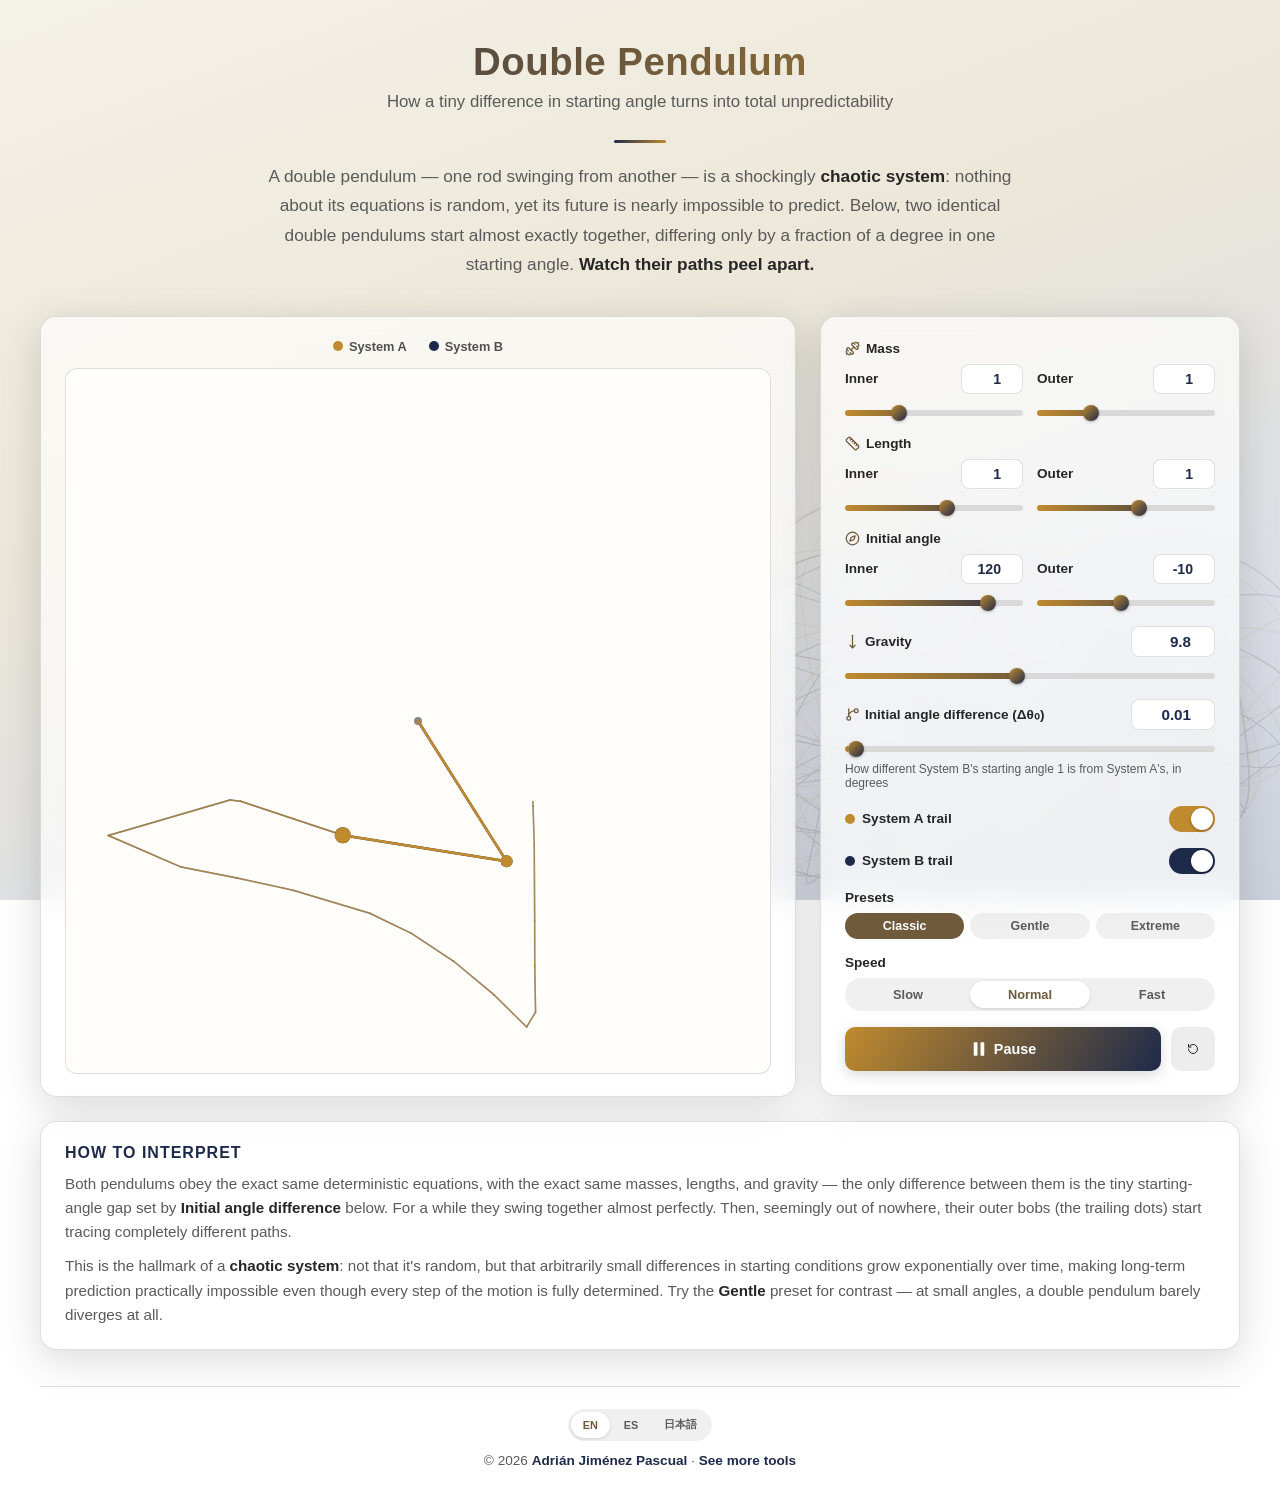
==== double-pendulum/index.html @ d0259f8f "Add Double Pendulum app Two near-identical double pendulums (tiny starting-angle difference) divergi" ====
<!DOCTYPE html>
<html lang="en">
<head>
    <meta charset="UTF-8">
    <meta name="viewport" content="width=device-width, initial-scale=1.0">
    <title data-i18n="browserTabTitle">Double Pendulum</title>
    <link rel="icon" href="data:image/svg+xml,<svg xmlns=%22http://www.w3.org/2000/svg%22 viewBox=%220 0 100 100%22><text y=%22.9em%22 font-size=%2290%22>🕰️</text></svg>">
    <link rel="manifest" href="data:application/manifest+json,%7B%22name%22%3A%22Double%20Pendulum%22%2C%22short_name%22%3A%22Double%20Pendulum%22%2C%22description%22%3A%22Two%20nearly-identical%20double%20pendulums%2C%20one%20tiny%20angle%20apart%2C%20torn%20apart%20by%20chaos%22%2C%22start_url%22%3A%22%2Fdouble-pendulum%2F%22%2C%22scope%22%3A%22%2Fdouble-pendulum%2F%22%2C%22display%22%3A%22standalone%22%2C%22background_color%22%3A%22%23f4f1e8%22%2C%22theme_color%22%3A%22%231e2a4a%22%2C%22icons%22%3A%5B%7B%22src%22%3A%22data%3Aimage%2Fpng%3Bbase64%2CiVBORw0KGgoAAAANSUhEUgAAAMAAAADACAMAAABlApw1AAADAFBMVEX38eHy7d7y69vv6trv6Nfv6Nbu6Nbt6Nru59jv59bu59bt59ny68rt5tXp5Nbq4sPf2svZ1MXb0Kvl0G3Uul%2B3sJa9jS6dkW62hDG5hS%[base64]%2BEZjmCZ0%2BDZjmCZTmBZTmDZjiAZDmCXU%2BJYxx9ZVJ9Yzp9Yjp8Yjp%2FYVZ7YTp6YTp7YFN6YDp5YDp4YDp6X1N4Xzt3Xzt4Xzp3XT9%2FZDl%[base64]%2FPkQ%[base64]%2FP%2F7nuSlTSgZ8ecw%2FuSOLKt5fe%2F99vufQv7P27%2Fi78H2X%2BT%2FRfZn%2F70p%2F%2BB%2FSfsj3%2F843%2BQ%2FRvsX2F%2F%2BMMf%2FuX3v%2F%2Fd737zm1%2F%2F%2Ble%2F%2BtUvf%2FmLX%2Fzi5z%2F%2F2c9%2B%2BpOf%2FPMbP%2F7xj3%2F0ox%2F%2B8PXXX%2F%2FBD1577fvf%2B953v%2Fud73znn7796quvvPzy3r0vvfTiiy%2Fu2rXrBdj27c8%2F%2F8wzzzz9j0899dSTTz7xxGOPPfboNx955JFt2x5%2B%2BKGHJie%2Fcf%2F992958MEHH3hg8%2Ba%2Fv%2B%2B%2Br38N9tWv%2Ft3f3XUXMzi%2FKsDA%2FHcwg%2FOTAEPz384Mzn87Mzj%2FLczg%2FLcyg%2FPfygzO%2FzfM4Pw3M4Pzf4UZnP9AAQbk%2FzIzOH%2BnAEPydwgwJv%2BNzOD8bQFG5W8JMCy%2FJsC4%2FKoAA%2FN%2FkRmc%2F%2FPM4Pw3MIPz38AMzn89Mzj%2FZ5nB%2BUmAofk%2FwwzO%2FxlmcP5PM4PzcwFG5v9rZnB%2BCDA2%2F3XM4Pzr2HuXf9MmHfwQ8J4d%2F7s36eBfxwztP%2BvW3cTeNf4XOf%2FzsKefeeb5d4v%2FWvbu8O%2F6s%2FF%2F8sl3hR8Clp3%2FW6r%2F7N%2F57FTbdj%2FHx%2F%2Bby85%2FLXs3xn%2F%2Fq1PR8fHPRSKR0dHRSGR8fDy2cePU88%2FR%2BD%2Fy6LLyX82Wnf%2BlXVFwB4PBEFk4HB4fJyEkY%2BPTT2D8H15OfhKwbPx79%2B7d%2F2w0EgyOjobDiUSeLEE2kUjEYhAw%2FrnYtm3Pbdv20PLxX8WWjX%2Fvy3v3T40Gh4OhcIKTx2JhzeLxOBeCh6PjsXufexj4y8R%2FFVs%2B%2F9k%2FFRweCiUy2VwmHAoGAwG4ESYD3kNfQqF4Pj8RG4eI2CPfXDb%2BK9ly8e%2BfigwFw%2FlqKRMKBoaGhtUQCMUT5DsR1cbhV6QhFL532%2F2Ty8IPAcs0%2FuOBYGxHNR8KDgeCo5FwLF8VFVmuCwL%2BCvAoeM8oBXYcEsKhUOyR5eG%2Fhi0L%2F%2F5oMDieF0vxwFAgMj6xA%2ByzG1av8nnIfL5Vq8dm6vVKIkyuFI4nJjfGxmOTW5aD%2Fwp2%2BPyvvLI3Mjw6USjEgxj8cKIoza72edwHmsdz9IaaIm4mbwpP5BOIhXsfBv7h8nMBhzv%2BU4GhUCaXGA0EI4m8NHOsxz046PasGlk71rK1J5Iiz6qxWSHOIyOTj8Vi905CwGHyX84Ok%2F%2BVV%2FdvHApm6rnQ0DC4pJlV7pWD7lVrx9aeNuz3auY%2F6zyoGPFBw1EzqoREBlERv%2FeB%2B75%2BePwQcJjj%2F%2F3xoXBJTA4NBQnf517p8q0dO83vctrJ%2Br1e%2Bs%2FhcHr9l82Onelxe46erXMJSeSj2JbJw%2BS%2FnB0m%2F2uR4YQoJ4aGwnlZwui7Vo2d5nXa%2BwmazO8HvNPJH7v868fWQsKZdYH7EbnR5ENf%2B%2Frh8F%2FGDo9%2F%2F%2BhQvFAPD41urTbHOP4xroEeDR5mJwEOroFUOL0Xz5KEDUoesZzIo1YnHsQELJ2fBBwef1IohIZGEw151eBKD%2FB7OvBbM9BSAA1O703SiNt9iiKiwKE8hEITmzEBS%2Ba%2FlB0WfyRYqNSDQ%2BT9npWukTO9DvsB%2BAfOgKbAv2HM4%2FbVoCCWL02gIGw9DP5L2WHk%2F%2F3jwYooR4YSFWWDm3nG%2FD3M63d0%2BI%2Fdbvb7B%2BxqGKux4AwEHK6zxo5ze2YoluPVLeOJibvuuHup%2FJeww6hf0WC%2B2ggNJarKWvdK35iL9didfq%2B9BT%2FQ329mfn9Pj9ls7h9Qc5HDG%2FXiq39sxO0ZkxLh8XwJMibuun2p%2FCRgafwvvzIVjOeLoaFQsr7WtfLEM%2B2sn9JmwGkHva3f3EMGAYzxRyaTGSIcAT%2BfCC%2FSkWdDc%2FN4OJOLh%2BITd%2FztEvkhYGn8%2B1%2F59mg8K8SHQtPCatfKkWMY46nTGfCa7Ro9CfC2BHARzBt12nkouM4jBRKGPynEw4mv3X770vgvYUvtH14dD6WF7FBIaGxwa%2FzkOgNAXCDuYXZHTwe%2FI%2BJlkMkVXLQW6RRlOV4W741N3nXLzUviP48ttX%2BeChcKUnBUVGrulSeCX41Tu9ns7xzzns7HmI%2BIg5n7NQWrEQezyEV5OR9ObL715iXxn8uWyP%2FtWF5UEoFSVfYw32rGtLyDsHVGvZ3QC6b%2ByoQHAyTB4Vo74l6lVMLhjJAIJ%2B66%2BctL4T%2BXLXH9O5UQxcJQPCetQvmyMy3zmGnIvc5DC%2BhhTu8ACYAErsA75nOfJidCcUFIxCcIf%2FH857Klrb9eDpcqjWAwI4wNusa8zKkO%2F587zUEKtF%2BZTKYBUuBHW7FBSMbycnVi4h%2BWxH8OW9r%2BycZ4UshQGfMggB0qv7lHr0GAqZ%2By0TEIA1mMJYpKJTHxlRuXwH8OW9L%2B1c6JUk4YDRfl01Z61rrUHsFGWPo18Fh2rfW5L6gnQ3GpkUjcsRT%2BT7Il8L%2B0dypRFePBZG7G7RobVvntfRYys7m7DvUJrIc7EXqKXDwu1DPxxI1fWDz%2FJ9lS9g93xlPFRiielY5Z6Vvrj%2FrhQnarpcPM7yiCwXoGnF6vM%2BA%2Fxec%2BRi4k8hAQv%2BXGLyya%2F2y2lP3Pp%2BMFMROqiDW3e8TrjLwV9fYyq83Siz%2BtL1zEofnNvJR5IwH8dXpHPJ6akt%2FcyCXjEzfesGj%2Bs9kS%2BF%2BJFapKAj0cJuBMFzVo%2B%2FxOZlLZyXq1%2F82HFOHky%2BRoFApsducqn%2FtipZSoCJlk%2FJ7F83%2BCLZp%2F70s748l0Lp6vypgAvxMKBr17dnodZqt1wY9ac3GwBLQTKv%2BeiNeB9tXhRSKqC3GEcT7%2F1cXzf4Itmn%2FXi%2Fcmp9PTaEKvcPlGKAU5rMzpfytiMveYrDarDeB9vfS3t6%2BPa9Di2sT57cQfjSJwGEOfbXce73NvkPNY0lXzE1%2B8%2FoZF8pOARe2f4%2FjFtx7PZ%2BuJRFbyu0eOoQxkt9lQf70mmwtjarJYbTYbwfdpMnotfTyqYWbOHwC%2F18LXCeYBhx9hrFTzVUWs7LiZj%2F91n9HPfxFb1PjvJ4vmq0Jxc0UU3R6EMDwIY26zMGZDs%2Bx1OkyUY4he%2Fasp4X61ogf8%2Fj3zb81HHT3QBAEWO4WxLFYqilhNTNx652233bCI8b%2FoIraY%2FfONfI85gH3bQqIi3%2Bb2neiCALuVMG1Way%2FzvhXFbhYmxdR3kEGHrc%2FkgPPPz88jYhifE%2FMKs5nCeEM9k2zItM0y%2FrnxWOxm%2FfwQoJ9%2FfGiYNv0TlaqcwTr%2BGLdvFY8AKx%2Fp3l64v38%2BGoD5HT22NrhmNrPJ6Q3Mz%2B%2F0Y9%2BIQhyxYV6xwmz3wIeE5LQAP4rxQwnh%2FJd1869hevlf2ftaKV8o5AulaqXayCQzdY%2Bag2joufX1WW2Dkfk9Eb8%2F4O2xqAp6NQXWPpPNCe%2BBkw1CioV%2BBQkrLJYer8%2B9igsQGxV%2BWCov33LTTTr5L2T688%2BrOyT1%2FUtVMb8DfRyFACLA2uEpFkd0%2FrfRABQwTUF7%2BB3eyPxO4Dsw%2FJo4hIXV2uPCLjzQxaZYrZTKpVJJFj9%2F7U06%2BSFA%2F%2FHH%2FXK9WChVqlVRzuers27f8Uii9hVWa3uc%2BxDI8PF9kYCmAAmJvlpM2K%2FY91vec1ho9K1cNb5abWaHz%2BepyYVqUxTFarVWk5t36ee%2FkOnn3%2FXiy2JTacqNqtjI5LEU9q2iFEQslCr7OFgfi0ABRQIWX5SbGISY4P3R%2BagLfbfFrLmUlf7BbBY7BGyoJ3NwoYbcVBTxnkXwX8AWdf7At%2Fa%2F2WzWSmIxmRRWu31%2BHsI0pJQkyYMsNuaMRPfMz78VDXgtDOBeF4qX0%2F%2BjN7Gf4rCZtbFvqaCa0e%2FxeS4SpqdlBfxNcetnF8N%2FAVvs%2BRvPvlhpiLVkRjqZC7DzoeSj38cLr83EbMg2b8xTr%2BD1I28GWsNvN1vwVPUFGn5LwGqpUFTkhrjpOv35h%2FOfzxZ9%2FszuPHw1X1E%2BhM91Om1q60MOZKHWAYgou5ZBl3%2Ffv1O75vUH9kT2zKvDz9Gtra9qy%2FQXvT1uCFCqjSZ8aNO6dYsa%2F%2FPPZ4vj3719%2B7ZSRWxAwAc9Pqq7mmkzwHWowev0%2F3QPEmokEp2f8g7y4V%2FwHHwx96iv7GUun2%2B1Uio3lWpl8%2FpF8n%2BKLfb8pWiiQgLy8pkeH%2Bqan1vExWyqgD4tGPps9l7vL0EPm%2FfanDZzB76V0pVTe60%2F4CcBlVpTqVUmJtYtjh8CFsW%2Ff2MwDwEyWhcIwIdr5mTtrG9RRxrh7JrfE41ORV%2BfR59nWRh8%2FtdmcmovHQ14SEBVnIMInFdxw9VXXa2f%2F1NsEfzbX3hxlPhxCLuCHWlkP%2FRx3Ex%2F1vtgjE19e%2Bb37Nu3b%2F5NVZ61lT%2FVKYDzcLOhkvnGmtUGBFQqE7GJGxcx%2FhCwmPGfCoxWKjQDUjbbGIMALYY197YepIAXNZh%2FoSZb%2B1r5H9XNrMZ%2Fv9vjG5MyublmtVqp5cMTd199zTV6%2BT%2FO9PPv3hgIo%2B2lGZCmk7kxdABOm2YaV0uGKsVi8kZ37sEBAbulQ5xVs77Wa%2B0QMJObTkFArVIp5xOxiXW6%2BUmATv%2FZvXE4z%2FkhQC4WxBlVAPfqjuFXH6uF1mJzumjJZlv4TXsC%2BH%2B8DpCA2XpOmlNKeHN0QwiEmy67Qh8%2FBOj1n43DmUKmoCrA6kmsQYBrhc22MO4dJVb7auMHx%2ByWlig1AKzW9v%2Fgt%2BKo%2FpGKUlXmZLRZ8KIKKbjicn38H2e6%2FT%2BUyWTQTKsCZCzISMDAIabAuiDD0ofDNTaLdWHouYa2G5EHDUDASFMsQADRg79Yyie%2BpJP%2FDKaTf1coPp1U8SFAloRiA0tB74BNVdCnUfWpwdDXesjLrbVtfdYDjQtwuX1jciolz4k1VUChUMhMfFof%2FxlMZ%2F2KxZPTyUy25UJ1RDEdsbYTv03DtS50ye1YbSs7YOQ7%2BG12FyWh6WllTqxWVR8qZLHReNkll%2BrgP53p438W55fkCxU%2Bx%2FgMWUpnyzgxwuMwqzmog31hCtpu03fI4VcFWCmGZTkjzGFBQwFQKglw1mT8uksu1sF%2FOtPD%2F%2Fz2LfF0MoMJKBYKxQqaIQWLAhECXBBgpTUZX7i04N%2BWuBO9MwTmKIalIvefTJIsPZ3QM%2F5cgI7zt59NTE9P8zcmL8KSDI2XqMCHXP2qAKy5mKWVjlrk7yCAYbXTEQLNujA3h24aC7JKdlq1%2BJXnntedHwK687%2Fw%2FO5kNsONKygUS7JSEOo4QuQZXEG53GrCjmef2dZn7chDWigcwnNQ4bDa4ZXM6nC7fRIPgbpAY1MS8FHpdDor3Klj%2FCFA1%2FnzU4U8f1ucUokUAQENOZfM1XHWBk2Bzcwc%2Fn3YWrS1i1SrmB1agJX530QD20OrGRc8SKmnhTkpncIfDBL9y6STuS%2Fp4T%2BV6eB%2F5plHG4ivUl5970wylc7JUqqo4KQNt93Wi%2F226E6%2F3dx2nVY0v50X0RTsfIt2tFGG3b7ZObncnJNrpUI2m04myVfxQUL%2BEgjoxn8q03P9wu5EFiUA4cWdM5nGPDTmGiVRwklkLtbriuxDP21eaCY6Ev%2FbKWB2%2Fxv7vHbmwg53s1mW5pr1XI77KVyUh5lYXf%2FJc7vyQ0BX%2Fuef2ZucziD7FLJ8dFLpdCqVVpQCjlFiCpyBPeOuHhNPKwuR2%2FcOEcwlmJjzrLd2et0uz9icUmvOKeWCkMvirZPoV5BOizPC%2Bu7jDwF6rh%2FZlaX8U%2BAVhls2m5PlVDI9iynw0%2FGZFr61Vbb6%2BqzvLIHvaEfPwgTIikA5CAUYp8jmcgL2%2FiiW08JNOvhPZXquf9lOx0%2Bmk1SH89lcDp8gisocwljGFHgGGa%2BoB%2FIt7F29XR2AMZvH5ZttSjMkoNagXa0aBVuxIMCRpCtJQBf%2BU5ie63eeFYvkPnB%2FwJdKasOiKAKyKRKRu992gALb27uQ7UAB%2FS6XewxbQfW5OaWBRrpSBnpaDbSMIF33ibO78p%2FC9Fx%2FtL1SIP%2FJkydBQQHRlkbik3NZaZbKcf8BAjq7twMN%2B16d%2FGaXe9AnzylFZa6pNBqVopDD%2B6bS2SzljJp89SfO7sp%2FMtNz%2FdQLOe1NS9QpUqXJCqVSsykIBYU7kblDAVaKbysApaKNb%2Bt3uHGehaLU%2BQSU4Tgw7H2XaJJrlbJ8HTlQF%2F6TmZ7rv7ZnudE00PtjSUaGsROKogwn8tj7WgJsZpvfy2yH9B8626bH1hKALm7QPaagL8QbSQWOj1THG1IsLSHgpu7jf%2FJJrDv%2F00%2FuzqcpO1OWKFAQ8IkoCBJSR61JCtwDKhXlFu%2BbnQI6gpsW%2BX5ma08AasgInEdszuELwrfRaNRqaj9aKkJPY50OfgjQcf3dc%2FkZXJYxrUUX%2FAdSsigGclMo1OYol7oHNCyTIxpVHUWF7mGdHURg3snsbf6VyKCKRA4kFYvlGh0aIP9Mk1HTco0O%2FpOYnusHn9xRg%2F%2BjCCS1WoyWjj4HcTw9nZbHuIIVfAowAa6OCTA5neb2Nzit6M0Is7b5fRIcSMBSsp7C21ABgIAcLEvlRsift2ZNV%2F6PMh38jz32%2BAy6QwowzVW5lRqYfTmXElQFduQie49zX2ChqqFjCERNpoX5YP55L02BWeVvKpIgz8lSLoXSns1hWomcijEeCpk1F67pyv8Rpuv6zUmtR8%2BWeJDxGCanFeG%2B5aKkkALPIBT0BN5wcgHqgsXCIlNtAeRgvXumTL1UwNwrj5CaSJ4KHEjmw56DTyZTFGs5yhgZ4c7u%2FvPRj0CAnutPn8jx1Qx8B4069Vyox7Oo%2B0IdTUwNFBQHqAc4zupntnZdIwGtGVDXvzyOe1we1%2BCIJEsS8gCVgHKZB26pVKNSjIpMrlS%2FUw%2F%2Fh5kO%2Fice3V0uFktU4mlsBLUUoGVPplI5ea6enpGbsyN00Yktusdmti2YlWaArzpbxqL7BuE%2B7rV0MAnKFUmaSWWFcqNWxidUylQCMLfoRZU7L%2Fyr7vwfZrqu%2F30OhUXdc6porUSFUh0eoxGek3I5hCN3o2Evsx0swNL5E%2BYcxhUqqF9z8B1KoAiDNM69mMkJfPzJMP5CoSjedsGF3fk%2FxHRdv%2FxUtUFzXChW1F0JqjVVmmvkboXSOHq75hifBJe9f%2BAAAZaFKRnot6P%2FH3SPSIQu4wsEEC%2F10VTs1QSUnaEUl1sHB%2BrK%2FyGm6%2FrrbTtqSKLpDDIRBRk%2BRiCfqqF9LHMFMhTMSTwbuV2D9v7%2B1oBHor2WFv3AIPBdLmxjKWr%2B5AEAo5zQqBWzFFo8wuCm9dKl51%2FQnf9Ypu%2F68R05Sm9pgVJEhpeyitq%2FF%2FHpNJKSUJdx8ZgqgTTg3PV%2BBHF0j8kEPf39dqJ38104ha6Qq5PuplwrI7zK5TK5TkPNcFWqyCVpxxouoAv%2FsUzf9e95nkVplpGIeFtXpJpJTR0ijsZSSiMQ4NFjrUvIXK7BQTvVAbtj0OVSf%2BReBXxkH55%2BFJRhJFBa36XQG5YrrRhAJ1SryvlP6Rj%2FYz%2FI9F2%2Fv2Oa1tkZys9ZtYy1SybqjyDJ0AA34q6N6608HRfALTzE5U182JuyTM%2BDF6WorKdoN2KGhkXNpshxaCWEvC7%2BDzJ99x94HN5TLFVam5dqHirCn9JJqqIYfHJoqViXZBpgfuVb58V8Ht%2BJY7OI2ia8RwI%2BjT8utKTiRVsERVpMEnaaFtzUsKRS9%2Bji%2F0um7%2F4JjxRnCzx%2FqgoKAjW%2BmOuS2sUXyjylzCl1TAZ8nIKULuAb4YYr%2Bmb5DxWujvNDilgWKFqLiAHKx%2FDJ3CztOeExzmsWb9PFDwG67v%2BwrSrw9y7MwvNR8hEJWF3WKJmKag5pECJpwP9cDIdUNDn4h8ZBUZ8yx8O3gdhFIqMc1BB5IkJ7UqEahnerNuSruIBu%2FEcxffev2CLyFIGrhfnOKw8G6u%2BoenJXwpZUTlBHl4M2WyJUXKJvqj%2FDJOCUCBmYKjUaCYxNkUdVgWcjvF8uV75Yz%2FgfRQL03H9jm1jki8ksOWxJDQasjWkFmyavpYUsOiNykCaHrPPHXIlqLS3wIrrCuFgGf6NG4lGFC3xTCF1WdgYFjcanLp6tix8CdPA%2F%2FI2HC3xLK5Xm2xI081DQKBV4KqJ1uMCtzJE5Kc%2BWElfRxufTQL1DajqV42Gb4htlmMmC%2Bga8tpC3SuIaXfxHMX33P5nMT6eQ8GhRUGvUeMamVoKqDo1iqcxXhOQUmvM0D%2FAhzY24K8lijXBzM5RDUxh8%2FlqU9HJZfYiZaZRJgB7%2BDzCd92%2FZoba8WLNiztXJSGe4O6m5GxFZ05xapEwpy8rBEuYoEGSxZQ24PoYeL6uR55cXrJibmcnlL9DFTwJ08D%2B4ZQdGBvmzmEur%2B7uw5HTL%2BLfUfyEIMX5oDupaNkUW4lLUsa8LM3A5ocxHXJ0ygAvqi1Nk%2FO3gXsip56sCuvBDgJ7xf3BrPk3blppRBFIDj8ib4R%2FM6YmtWBR4iRboZgB1LQrq9Tp%2FGV908acKGj0vZWnt1enWMNRFuSEVLzj9DB38H2B6%2BO9%2F8KF8krYjQFjVHAAfX8X6o8hXBQWVj4MjNHPFVkzAiipZVtNPzobX4iVUWMrUPrQCuNxoeRc1Q2v0jP8Hjma67l%2F0yGSY328kHIsl%2BK066GGiw3DObcd3E5PctkxMTCQOaXHN%2BJM7TftdCH%2Buv0gP%2F9FMD%2F%2FD8ZB2m4tQ2%2BIdj%2Bm71u1HDiQ8%2BOdvp6TDWm8ej5996uld%2BSFAx%2F2jvoFLzjUbDhxg6rfD7d8GuQ13ftf%2BJSx4sA1rFtReyW9lot7TJ1a5rPv4Q4Ce%2B19tq%2FIbu4Q1Z2mZ%2Bl3rF4nOMQxzd%2Bu0hRvFtKcN3yToaZ1P1Z6EtyvIV%2Brgfz%2FTc%2F%2BuSUEoqU1WrVxoZSI0jSjEMzM8%2FWBbjUdgTci1IrVc1HZTi5Saiu0axcuY2vTwTFTjyzFsrSP559Rkyi0nXaGDHwL03H%2BMShffR1H3FvnX5EId0IoB9Xao0CjPVJ21zX6%2Bj6Tl2sxsmVfxBm%2FYNFjsNgmoXSkq9VQE6Ef8FxJmoCv%2F%2B5mu%2B6cBo01OvSiXwvsYWh7T2SWamhRlyyx1Rjm%2BQk%2BphwTbJYoXAd5HYOLapTCNedRerz41Rdss0hWnnNqV%2F31MD%2F8WnB2f1D6CH6VMc%2Fok36gr0IYadn6pq1NnJp2eyVLDDXT6nghR4ajnzmiVrFUXqBUp0j53ShUHL6L9PvRH5YakXAUB3fjfx%2FTc%2F20SJ6dgHU%2BeXiAnR1%2BtLYiBj2VZkVyHmjzaqaDpUTfIVf%2Bn1XqrQNWoz%2BF%2BlUHfUeQ%2FrxVmiJ%2BWkTM8NniRF3JS89qTT%2B3KTwK68T9w3zYZKwBaA9AJMXwTP4sVJjo4FOOikIGfUF%2BnHrjBE4QcHeKipzcqaq%2BntQm8lJdrarhD7CxGAypqBa6UC6K2TqB4mM5Jl5%2F8sa78JzA999%2BbxBEgHELUdnDo%2F6LWQBZUBydfQWfM04vaFZd5ZzGTasd4qt2w4ekzMwsP0zNCTetNMO78SfRmWF1fcdLHuvKfwPTcf29SKlKfVqzX8TH1Mu%2BY0WTStgJ%2BXqeP15o4tY2j%2FKj2b8ig1Plh0GU00jW11%2BOtm1Av16krwhkGuSK1TPgdf7nar%2BIWS8qVJ53clR8CdNw%2F8L5HH2%2Fb1q1bOx5v2sS%2Fx7%2Bt9M2mTffcc8%2Bmlt2jGh4sfHNbp10PW3%2F9Bpyxrtn69RvWr7%2FmGvp67fprTj%2FppK78J7B34%2F6Hizx%2FW9%2F%2ByaH5IUAf%2F926%2BWFXw8CPE4ivwPmrpADn751H51%2Bdc87ZZHT8d416BKy1gXvGGQsKTjmFFJysY%2FwhwNjjf8LxzOD8EGBs%2FuOZwfmPY7ruP3z3e5b%2FOKZn%2FDdtes%2FykwAD%2Bw8XYGz%2B45jB%2BSHA2PzHMYPzQ4Cx%2BY9jBuc%2Fghmc%2FwhmcH4IMDb%2FEczg%2FEcwg%2FOTAEPzQ4Cx%2BY9gBuc%2Fghmc%2F0hmcH4IMDb%2Fkczg%2FBBgbP4jmcH5IcDY%2FEcyg%2FMfyQzODwHG5j%2BSGZz%2FSGZwfi7AyPwkwND8EGBsfh8zOD8EGJvfxwzODwHG5vcxg%2FOTAEPz%2B%2F4fa%2Fx4d2xtaAwAAAAASUVORK5CYII%3D%22%2C%22sizes%22%3A%22192x192%22%2C%22type%22%3A%22image%2Fpng%22%7D%2C%7B%22src%22%3A%22data%3Aimage%2Fpng%3Bbase64%[base64]%2BWcDyTbzaRbkeSbzaRbjaRbTaObTyQbjaPbTaVcDCPbDuNbDeMazeLaziSbCGSZEqKajmPZRKGaVCJajiJaTiIaTiHaTiHaDiGaDiFZziEZziJajaDZk2DZjmCZTmBZTmAZDqEXU%2BEZTJ%2FZDt9Yzx%2FYzl%2BYzl7Yzl%[base64]%2FPkQ%2BPUQ8PEU9Ozo6PD87O0U6Ozw5OkU3OUY2OEY1OEY4OUM5NkAzNkUxNkcvNEcuM0ctM0crMkgwMzVMKx9CIxkpMUgnL0krLzEjLEX84UP0AABziElEQVR42u29CXyddZk%2FerKWJJykSZumZfyPlnHEZsZlQFRAPiCIS2uLuAFqKjg4M46CGiyMg0okAiYhIiUsI9AABUoLhTZn79m3sDRl6jj2XofeuQx49cLt3eauTe%2Fl3mf5be973pOklPfkpO%2F7fCDNcnKSnO%2F39%2BzP8wv8f%2FPL%2F1tN%2Fp9K%2Bb8N%2Bb9Y%2Fk%2BQ%2F8Mq%2F7sp%2FxvJ%2F2LK%2F0zyPyn5H7X8D1r%2BeyV%2FlPIHkv%2BO5Pckr6G8KuQ%2F%2FuM%2FXnnllf9WyL%2Bj%2FDcoL%2F8by3%2BN8l%2BxHDr0W5R%2FJfkNyb%2BA%2FPrX%2F4xy8OBLJAdIXmR5AeT5558z5VlDnkF5%2BuldJDuFPIXyJMkTJI9LeQxkO8sjKA%2BzPETy4IMP3nvvvfcIuRvkgftJ7iO5C%2BSXv%2FzlnUJ%2BoeU2Q24FCfj4exr%2FBRDAx%2F9kxn9%2BAvj4n9T4z0sAH%2F%2BTG%2F%2BfBXz8PY3%2FPATw8T%2FZ8b8l4OPvafznJICP%2F8mP%2F1wE8PH3AP5zEMDH3wv4%2FzTg4%2B9p%2FKsSwMffG%2FhXI4CPv0fwr0IAH3%2Bv4O9MAB9%2Fz%2BDvSAAff%2B%2Fg%2F6OAj7%2Bn8XcggI%2B%2Fl%2FCvJICPv6fw%2F0nAx9%2FT%2BNsJ4OPvMfxtBPDx9xr%2BVgL4%2BHsO%2Fx8HfPw9jb9JAB9%2FD%2BJvEMDH34v4awL4%2BHsS%2F38M%2BPh7Gn9JAB9%2Fj%2BL%2Fw4CPv6fxZwL4%2BHsWfyKAj7938UcC%2BPh7GH8ggI%2B%2Fl%2FH%2FYcDH39P4%2F0PAx9%2FT%2BFclgI%2B%2FN%2FCvRgAff4%2Fgf0PAx9%2FT%2BDsTwMffM%2Fg7EsDH3zv4OxHAx99D%2BF8f8PH3NP6VBPDx9xT%2BFQTw8fcW%2FnYC%2BPh7DH8bAXz8vYa%2FlQA%2B%2Fp7D%2F7qAj7%2Bn8TcJ4OPvQfwNAvj4exF%2FTQAff0%2Firwjg4%2B9N%2FCUBfPw9iv%2F3Az7%2BnsafCeDj71n8iQA%2B%2Ft7FHwng4%2B9h%2FIEAPv5exv%2F7AR9%2FT%2BP%2FvYCPv6fxdyCAj7%2BX8K8kgI%2B%2Fp%2FCvIICPv7fwtxPAx99j%2BNsI4OPvNfytBPDx9xz%2B3w34%2BHsaf5MAPv4exN8ggI%2B%2FF%2FH%2FTsDH39P4KwL4%2BHsTf0kAH3%2BP4v%2FtgI%2B%2Fp%2FFnAvj4exZ%2FIoCPv3fxRwL4%2BHsYfyCAj7%2BX8f92wMff0%2FhbCODj7z38%2Fzbg4%2B9p%2FA0C%2BPh7EX9NAB9%2FT%2BKvCODj7038JQF8%2FD2KvyCAj79X8f%2BbgI%2B%2Fp%2FEnAvj4exd%2FJICPv4fxBwL4%2BHsZ%2F78J%2BPh7Gn9JAB9%2Fj%2BL%2FjYCPv6fxZwL4%2BHsWfyKAj7938UcC%2BPjXK%2F533HGb2%2FgDAXz86xX%2F27Ztu8Nt%2FL8R8PGvW%2F3PBHAX%2F6sDPv71a%2F%2Fxrcv4IwF8%2FD3q%2FyH%2BQAAffy%2Fjf3XAx9%2FT%2BNsJ4OPvMfxtBPDx9xr%2BVgL4%2BHsO%2F68FvIX%2FCxL%2F3bst%2BO%2FaJfHf5S38TQJ4Cn9A%2FmmSXfrk09un8K138DcIcPLif4Dwnz4u%2Fb8T8H%2FKA%2FhrApzE5%2F8FOv%2FT0yb%2B%2B0kO7z98mN971sT%2FyaeeeuJJIsBJj78iwEmJ%2FwHA%2Fznt%2F72wf%2F%2FBl6Z3794NIE8g0hNSHsc3j%2BGnntu%2Ff88uQ%2F8%2FfpLjLwlw0p5%2FOPmM%2FwsHD4Mcmt4NUA8Psmxi4Q%2BGx5EFu1Et7N%2F%2FlMT%2F8ZMc%2F68GTk78gQHPS%2F9v%2FyE49uK0jzP2A5tscsUAcWCYWcBaYeeePU%2BJ8%2F%2FYSYs%2FE%2BDkO%2F%2Fw3wvPE%2F5w8H8zPTE%2BBMf9PIX3AIr8F4WVAPxDn940gPpgJ2iCPU%2Be3OefCXCy4f%2BC0P8HDx2YxlOPx37Tpv7%2B%2FrVr4c0GLQb2CL1gRT8xYFBqg8d37XmC8d9%2BEuKPBDjJ8H%2BJtP%2BLL75ER3%2BIAVWywSJKARAPBkzhDwcHx9Et2IP4P3Iy4g8EOLnwf5H8v4OHD%2Bwmg08HXxz7gWoy6CADhi3gEGGPhH%2F7yYT%2FVwMnm%2F7H0w9nf%2FcQQm85%2BIz2yMjIqCEj%2FPEwy2A1GZ54ev%2F%2BxwH%2Fh0%2Bu8%2F%2FVrwROFvwPwuFHDXDw8MxuDPT47Jt%2BHiMeswh9Khzmz%2FMDKngAqkDoAVADhP9DD28%2FWfC3EGCpn39gwIuHDv8rHX7D22cYGeOkEIMAYRaTEmNjYzYa8AcTu%2FbveRTxP2nOv4UASxl%2FVv%2BHf717AvM75O5L%2BC2HfnJybAxPuen6D45okVpikklgcQnQHxgfn3jsKQH%2FwycD%2FgYBljb%2BcPoh4t89yKGejPbA4gOayWw2k8SzPSJ9O0cZMJwEpQyM4IDfHZzYs2fHSXP%2BDQIsYfwPoAI4fHDn%2BOBA%2F9rTTlsrfH5AMhyOxuOo8QF8hr5fSjUayG%2BVNCB1IfGHr4E%2FCLmBpxD9ex9c%2BvgrAizp8%2F%2FiAQj6d%2BLpX8uHn%2FCLxeKJRAIhHBjY0G%2FKpvmE1AdrjyRYDWULmAaDw4%2BDFmACLHX8JQGWLP6Q%2BHnpwMFDu8fR8tPhh%2FMLZzeZBokD%2BgT%2BWinHxQFyICZRxsbGJQnYGRgbBy2A%2BN%2BzxPG%2FMrDEzz8Q4MChw9PDmxD9%2Fk3s9CWzuXwB4Af00SE8DcSCvkMucMCeEBZuweCwcAjAJ5QPYIswsW%2FPg%2FfeffcSx58JsFTxP4AG4PALExj0n3ZaP2bwRyezuWIxn46FR%2BTRZ%2FhtwG8QWh70fJXczxXCMVQhJNoCwRLyLyEoePJhhH4p408EWNL5n8OHJ%2BD0cwFneHhsB8KfjI1s2EBHXx577ecPGinAERn%2BC3%2FfISEsvo18isnJCTYE%2BDzAgU2DT%2Bx5aGmffyLAEsUfj%2F%2FBQ9Nw%2FPH0Y5A%2BNrkjl8tlYqMjdPYF%2BoY2H5uc3AePKJKAkUilUgUU8BbiJhOUGRgw6kdMAXYGmAAbBsAXeORRwP%2F%2BJYs%2FEGCJ4o8K4NDhGTD%2BaPsHB8fGJpMAbRYOP599Ab0074A%2BQj8rpFwuFQqpVDQSTZmCRAiDdhAIC6FKsqTAhKQA%2BQLDE3t2wPm%2FZ6nif2VgaeL%2Fz6T9yfcH9X%2FFIKNfhNO%2FYYOG%2Fwpu8xmng0%2FglwH4UiGR2AKyHuSSS845Zz3JxlAoEpE0YBaMSBYo35FThTIkGCYCTDzy2KNL9vxf%2BeXAkrX%2FUPIdJBVPuj2LSj0%2BCo4fwa%2FQB7OAXmEZkc8nEwj7%2B9%2F13jWrWFaCiHdXn7Huz4ALm7cgDdAuUPJwREcEMrWIagCbTFjALxx%2Fas%2BjD9z%2FwNLEnwmwtPD%2FF3L%2FfgfWHzQzGv9hDPzy%2BSTBv1bo%2FiuAAMOkF1jfJ7asP%2Bf0NYw5ygotK5UAEda865z1W7YkCqVSuVws5iYnh43YkFPFlBsYVxVkINnEQ%2FdoBbCk8CcCLEH%2F7yCE%2Fpj2h0LtGIZoaLtHNvWLKpAsA8WyePQZ%2FPcy9ivmEkWDdwAJEhm0GcCBfSr8E1SAJ57cMSlTQ0iB8Ud2PLokzz8RYGnhf%2FClgxz796%2BlyB%2FTtekEKGsNPwduo7F0ocTgr1nlAP1Km1i%2FwCRIlsrEgUmdBRKhJOgAFTkOQN%2FYxIOPIfhLDn8gwNKz%2FwcPHxymvO8myvrG02nI%2BUHKTzeAjIxMkXcf2XzJGRL8U0FMgNesWXPGOpb3rlmzShkH4zGrT1%2BPxqBcykE5ydIyOCgKRYMcZECacPyJHQ%2Fcd9%2F9Sw3%2FLweWGP5w%2Fg8dhuNPRT%2FAORwH7T86iMcf4b%2BC03bxNMR4kY3nIPoC%2B1MZ1lVr3gt%2B%2F0ZHWX%2FOOeuklyBJsAY5AE4hJpZHzBTyyGiYKcDzBNAy9PBjjy658%2F%2FlLwWW3Pk%2FdHj3JszuQlC2dyocTUUh6Svav4RFyIH%2FVoqs%2F1M%2B%2Bwr8VWvWnWXHPIERoe1zZ61bI0nAumLd%2Bi2RVAF%2FkKWIMMJtZOwIQgPq8PYdDyw5%2FC0EWBL4Hz4wDMf%2FNDj%2BcPpThEr%2F2rWyBWhkNA3olwtb1vPhZ%2FQR%2FHM0%2BJsvv%2FiCj519NpLmPBD656LPXL55i8GFc9YJEhAH1pyzHnME8fAIcqBf5QapSsQ5AfAEIEFwN%2BB%2F511LCH%2BTAEtD%2F%2F9meC3VfUbC8Uy%2BEJ8a2UDVnn5GZCpeQL%2FvkjUS%2FVMRfXny119%2Bwdn9fX19vY4CX%2Bg%2F76Ivb8EgkFWBcB5JDbwL3YFCiimgikmjbAVkZ9nwxKP3LanzbxKg3vH%2FlxnI%2F%2F7r7kHK%2FGPNNw%2BZH4b%2FNCr0QW0njo7fejy8FeivJ%2BwR6B6WbpAe%2BhD%2BZRE0OO8iUAYJVgRrVOJg1TvWb0FnIDYyYCknTo2MCgdxw8Ao9Aw%2BANAvHfw1AZbC%2BYfGj0EAfNMAl%2FzTYX38sbSHpz%2By%2Fr2rtOoX6AP4hD3D3qUECACfhk90SxE0AF1w0TVbEqUS6oEKClh8AXREY6wE0AEdntjxqyV0%2FjUBlsL5P%2FTiBKT%2B125C%2BCHxm6iEP4WnX8APHjyj%2F6H%2BPnHQAfMOiT1%2B1N3bN9TX2yMJID7fLUlw3pfZGKxft8qgAPyYuJUCEA5MirFjyAhMPrjjzjvHlgr%2BkgBLov53aAJLf4PU8lEsJhn%2Ffmr9RfhLhS1%2FruFftY7Rx6MP4GvcxVFnC9A3NNTb061sABsGgwTnbQY9INUAOQPvWg%2BZgYLFFRiZisW4SAi1gbHxyR3blsz5lwRYCuef%2B74Afy7oZ0cZf%2B4AhJRvKbHegJ8O%2FyV49hH8ZSAKfg21AwE0BfCTpAe2bCmQRygp8H70Bi12APRPbJKVwDA2HUw%2B%2Botf%2FPwXdy4F%2FL8YWCrn%2F9ChYVT%2Fg2j98fyPii4wCvwha5%2Ff8g7h%2Bgn415%2FN6HcY2FulSxOg28YCSQTiAJoCUANnrRYUWHNOhR0gBlBxAGoTw%2BM7HgX071wK%2BBMB6h5%2FPP%2FS%2FYcsXxaavgY3UTQIiR%2BCv5w4Z5UF%2FksA%2Fp4eOvodzvBXEsDGAW0LwCVkCqxSrkCiVC5C55lsGaKUwKTICGA%2BAHUAeIJ1jz8SYEmc%2F38B%2FNf2YxcfpHnTsUFKBmEfCB%2F%2FzWsY%2FuUrGH48%2FELxd1cVBwLYtICwFKQGrBQ4Z0sJykRJ2T9GacFJZgDEAlCIJh1Q%2F%2FgDAZbO%2BSdbG0unE6MDpP65D8h6%2FNcx%2FCsA%2FoaG6od%2FIRqgwhJsSZQ3bqQkA1DgHZvTUCnMTcpKMXoimBUUxajhu0AH3GaYgDrF%2F4uBJXH%2BD0L4v3YDNvHC%2BY8r%2FDEcROtPxz%2BA2h9tP8DfjejPCb4zAXqqCOeM%2Bi7aUgYtcIZQApdsgR9e3CEDQGxLoRYisgiDw4%2FuAPR%2FUe%2F4fyFQ7%2FgfoPO%2FFs%2F%2FFOr%2FdHwUzf%2FaTZgNxMQ%2FH%2F%2BA1P5n9yH8gQXgbxKgZx6RWuA7eaDAWVIJbMkDA%2FaNmQwgCpBJmJjcVvf6%2F4tfYALUefxP9h%2FPP%2BCf4uzf2g0i%2BC9seZc8%2Fqj9LwLXrzEQmB%2F9nuMjgAob%2F35roUB2gEpMlyRnDTOADMgkR9EMcE5wW%2F3jTwSo5%2FMP%2Bd%2FpIej8HYgl4lj9iY5gKwAkf5AOhVJqPR1%2FwB%2BP%2FyV9lPNB329e9CtNwLwEkHkBkRgiBqAvqBkABMgmJ2U%2BgHTArfWNPxKgzut%2F2P3TP5jMZ7HxN434nwbJYOgDyZRKiUtY%2Fa9YuRpQ6e%2FtWbYMjmlPz%2Fzq3ySA5dHVCYDwU7nos0iBddIMFK06IJ3dRymhYRgiuXvHnXV%2B%2FpEAdV7%2Fn4H8L5z%2FfBGbu%2FOjGwj%2FZCYD7h%2BY%2F5UrWf3D8T%2Bzb0UXKH8q8HUvhAFdbd1MgM7Oikc74z%2BElYOeXosSWAPRQDkrO8awIJ3dtw%2FbQ2BQCfLDd9x2S13j%2F4VAndf%2FfgP1H8A%2FS%2Bm%2FHPp%2FVAyi8C%2FxF1L98%2FEPgHTTMZ1PBcCXu7o6GwUBmpo6uowSoSMJRN54CGqH%2BN7ntxhmgPsEBmROMJ3LsQ7AbqFf3XbrLfWM%2F2WB%2Bj7%2Fv50eRPxzNNGXR%2Fz7r4DoD8O%2FMuR%2BEf8VK89A67%2BiE%2FFvQAL0zaECNNCdTYEuJkBDQ1NnV4dJggoWSPz7kADdUgmcwQw4MwSdSVMiMTwwmiwW900OixGC8fG6Pv%2BXaQLUpf3%2FF8I%2FyfgXCP8BSP4B%2FuUSRf9C%2FX%2BIjn9DR1cn2vW%2BPkcVoOHt6EDAGzUBGjukdII9sLJAEYDw7%2Bkmc9DT27%2BZzQAy4HRoE%2BBeIRxTiuWKOWhT3iDyAXfeCjqgbvFXBKjD%2BR%2FY%2B3II8N80msuhASjEMP7bNJrNov4vbRbuH3r%2F%2Fb1dePzxDDMD2Aj0VMLPKDeB0m9qahAE6AbqNDY1NjahLGvq6Gjr6OgwOaAKhxQxqIjwIsEAoMC7oDpUgrwwzaGOxjIZGlDnprF7fnnrLfWLvyRAffb%2FH5qAAHAU9%2FplC6kpxL9%2FhPV%2FaYvEH1N%2FKxD%2BZQLhHmkENAGs2APIII0NwBhJAGBAA4pgQVNTG2kDxYEuqQCkTVBmQDDgdA4HxzkrHItj%2F6jQAWN3%2F%2FxnP7u1XvEXBKhD%2FGH8%2F%2FA4BIAbYnGc%2FUntRf%2B%2FH7OBUUj%2FwPlH9x%2Bjv0v6yPtrEGd2GQV3aAQqjv4yhL5BiYUAVmEikEXgb5cKoKvbzAr0a1fwL7YYlYER6FYXHcTQqzS27Y66Pf%2BCAPU5%2F3vohU2nrUXEMQE4hfivHdm7dy%2FO%2FKzX%2BH%2BIAAws0z4c%2BfZ9otWP%2FT1CH0%2B9KUiAIWcCSBIsW9bW0dXR1tRFCsDeOyQcAc2AYk5Ug3AwiRkwAEZg8oH6xf9zgfrEHxNAUAHs3xCOhrHXN8T5X8B%2Fr8Afwj9M%2Fp7N5h%2Bq%2FmS3CXKBFvgD3Xz28ThXIgzfNRcBmASNyzqaMLZQIaAtMrycGLCCGAAzZCofMBVROmB0%2FO5%2FuuWnP6pP%2FJEAdTr%2FexDwx%2FIvFABTkRGJP57%2FzRr%2F%2Ft4Gxt%2Fo%2B2B9DSqgsa2roxOPfmOTE7oAO5mAruoEQA6As9gkKNXe1W1PDvV9SjHgdPAEsWmcbf9e0gFUFhq969Fb6vT8IwHqdP%2FXzO5NUPGJAgPiqehebP%2FbsDcE%2BBdSm1cr%2FPtWEP4NBv490mPr7eloADu%2BrCq08I0UMXTMhT89ThiVroZOe%2FugCAakDoCMkMwHjEyloHFllHxCyAsx%2FPWH%2F%2BcCdbr%2F6ddkAEwHYMNUJAT1n0KI4v%2FlGP6z%2Bx%2BwdH5g97f0AjA10DQXsqAsqHpY%2FTFN6CoIQjU2dNhThFYGvD%2BiMkIDOKQErYvgFo4nJ8fH76jP828hQB2df1j8jAaA8S%2FE0QHYgHPAmWI58S6K%2F%2Bj89wTE%2Bbd2fXZIlY1mfs6jDamjro6GuRRAU0AqACBKo3AzbAz4mIwGV52JDNgLASCo%2FtFYHleMTMCKorGJyXt%2FDvj%2FtP7wvzxQp%2Fu%2FpgfAAYxDzAejOKPYDhbLQD0A2n%2FOrMTf3vjV0UBntm8u905Zgbkf0KAVADxZk%2FI0rQy4QDHgkkihQKZ%2FkPaTQGS4A3fJxCYf%2BuVP6%2FH8X64JUFf7P38zAc70KC77hUH%2F2MDa0zZhfhU7sDYz%2FhD%2F9TP%2BlX2feKZlkncegAPzMAANQINWJ%2BhOUnqoKgPWbIZ5sgxNDA%2BPJfEXTsbwTxkdH7vjJz%2F9cf3hf2mg%2FuL%2FFyEFOLxpELb8J5OZfCkD%2FUD9w6BMc1gAWiXzf%2F29AZH%2Fq0j4dyxD926eCG9BggToYocCak0NkEjALGGnVQlYGQApwXIuiSnBYVhdVspTXABVobFtYACQAfWFvyRAHeV%2FQQP85p%2BHB0ZzRRoBKoEBWDuQLOapAWDNSoH%2F2RT%2FNdgr%2BQQ%2FEqCphx33wIlRQHuA8mkwP9RhVQLIgEuAAZQQencCEkJZbBfHmQVcLULB4Cismf3JD4EAdYa%2FIECd7f%2BFDXCjMT7zRTYAoA2gAph4J%2BDfiPh%2FpHcZHX8H%2BEFNs%2BcmcDsRAsjn6ettA06pesGyjg6LEkAGwNqZ1ciAvouhT7CIi8oHcIdBOk0rTEawN%2BBndaf%2FJQHqav87LAGZgAmwLJWAy%2BkBrAdl8kkY%2F0tfgg4A1n8voaPd4YT%2FMmnbSQXM6wXMS4CePmlLVCYZCwUdnVZPgBgg3ADoHEbFv4lTwilsFgEjMDi67Wc%2F%2FGG94U8EqCP8iQK%2FGdw0KAxAAVKAawdi6WQ8W4YKMDmAmABAQDoq6v2Q9G3UMT7WhHqaTpgAvcIDhKOvE8RYKbIxoN9wA8ql%2BCgPCIRTtMZmhGoCd8D5%2F3F94Y8EqLf736Z3DysDEN6AJcBoFDuAt5ADgMMfFAA6HH8j60PQ9faeuAbowj7Q7sp6ISkBZQawNng2uwErVr47UiqluRyMKiCdwqsrsDsIvIAf3lBf%2BH8mUHf3Px2cGBwWPUDl9AacCJoKTYVTpcTpK3H4C%2FB%2Fdy%2Fhb%2B%2F36LDWeqGE09PdcYJhQAM%2BS093k2PBuM2iBHr7zkQ3AAjQ9%2FFEqQAZQSoExGkffYyvpLyDCFBP%2BH8mUG%2F3v710GELAbJGbwKZoIiQSwhLAx7UD0E3495gzHjb82Q1obGw4UQmYut%2BsElLLgMEAdATPUdkA0PuhvaD4wZnNF%2BkKi9ExGGX81a1w%2Fm%2BoJ%2FxNAiw%2B%2FpQEPjC4YSSdgb6fUikKCmADG4DCljU6A7gMkvg9lea%2F8bjTfAulgCMBREBo6oD1ggHvnAIGRGMwJDQ8iZasmIOiwGhsx4M%2Fh%2FN%2FQz3hbxCgTu7%2F3D0xMLI3TDlgmAJZCxFAhiKAP9MGoHuZcf4F%2FsL7M8FynwBAgbZOkwHvxoERLAt9FBKCsL8c0sBjsWyJ1o6P0ZzAT%2F7hH66vJ%2Fw1AerB%2F8PrPycGR6b2Tk1BQ0UhPtAPI0HFIqUAcQIQDcD6Pu7LMvHvbJXe%2F9sC%2BfzSqBnQZDAA3QCdEIQ0MKaEcYQVV5rQivnxO35MBKgb%2FBUB6uT%2B54OHQQHEo2HcAZuGLTCbJjEYnJ1NvhMVALcA9Zhrfuj8tze%2FDdb%2B%2BEnARCAzYOSDmAHnJmFfaQwbhEZGogWwAlncNz069qvbAP7r6gf%2FTwfqB38kwG9%2BPT44moVL3yCBAmtA%2BrEigE3Al5MCgBbwD%2FatsM%2FsdgWRACiLQwDNAI4FiQB9m2FylRIAYNFSwg%2BEfODdP1cGoC7wFwSok%2FN%2F4MD0xDgs%2FcnGceUnKIANI4lEHJYAoAcoDECvfWa3KxhsbW5qNKWGJBDBgEwIYFFAGgG8kgpjQcgGFUrFfIYIMDz8jzdcf1394M8EqA%2F82QMYy8AccAZS6OEN2BIUDUfTpdRfkQFYZTUAFgKIwY4ak0C7Au1d0giIdFDfx7g9CHOAuME4T7mAkcEbb72eCFAn%2BBMB6uT84xXQ4wOjhTxOghbiI4D%2FSDiCISDmgMkAbOmzEUDgb0gtadAo2o0x5dAtmgT7LtbJgAI4M1QHCMsbByAf%2BE8%2FAwJcVy%2F4IwHqA39yAQ%2BOj2AOAAp%2FkASGoRDAH3OA6AHSAqC%2F7uvtrTj%2FVgIwBUwauKwFqC2hS0WCvefJmsDHEnjHAOoAIkAiHiUC3P1zOP%2Ffrxf8gQB1Y%2F9ffHF69%2BjeqXgcCZCHHADkgFgBsAe4ceOW8%2Fr6xOpXiT8QoKW5mrhBA9T3ZPl1qqGxQ6wd5xXDF8my4BbqBgiPYiQI%2FcJx9AlHwAuoH%2F2PBKgX%2FF8AE4A5gBBsAssXS%2FENaACoCJR490r2ADcC%2FkNYnO01I4C25jnEahDeVm3A7WSNTbR0nJYSiHkEFQp%2BDLJBqPjhXrskLLIGNuN9xYM33g7Y1wv%2BnwrUz%2Fl%2FERrBRkIhaAQultJwD8gA7oFJQxUYFQDu%2F%2FwQvM5DfzgyM0Q7YLtpDCjoDHxLi3779tIgoKUB3X8693J1CPWOQGFYZ4OKuSx0CI4m8yUkABmE0a3XIwHqA39NgEXG%2F8DzL750aBiUfjwKzd%2BlMIzawyIYHAQuSAWAIWBv%2F%2FQbR34%2FTYP6oPtbmtva2lvmJQCRAP5%2FWwigy8Fd4noBahnp5X%2Bhd6Cn78%2FOYgZchGvkcDYA7i1mFUBG4IGfwPm%2Fvj7wVwRYbPxffP7FmQNjEDCl0%2BgBAAFwLTglgfuEAng3Wdm%2Boek3%2FvNlUgJBOITNwWB7ix3ylhb8l99WEOEEvYImOTOuLhkZ4nPfNyQ3SPT2nSVVAPQHQg5wDEtCqALQCEyNjv9IHP86wF8SYNHxB5memIwnsnTLcx76aaCrGhvBSxcIBXBOHzt%2F8ErP%2FJGVQBcO9TQ2t7YfBwE0Bd6S%2Fm8yg1B17If6FPzAjBV972AG9F2KKiCXnRyb3FeEFoEIJIb2ToEXcH3d4C8IUAfn%2F8WXJoZH0wXcBYJdtQPYFYiTFVYFwC97%2F9DLf3yZnMEWDMGDnW0MsoS8tdU0Bi2VNuKt6gDYQsCw65umhpTQXpIgrxcXKuDsrUiAXBIKgZDagB6Bqam9MDh04%2B11gz8TYPHPPxDgECSBUgXc%2F1EswjDFaBLzQbOlT4ALqBSA3tc0%2FfKrM3TiGpECzc2nHBcB3qIewG7znirwD5FNgvFRIsAaoQI2Q0Yjk8EcIESC0CAcZS9g6%2FXf%2F1594E8EqAP9%2F8KLBw9DEgivgYTAH7ewc1vwbHLNCr4C4J29tpVtM3%2F4PVEA%2B4Ob2sAT0FC3tjq7hfJ%2FYRNEbLDQBAArAGf8KS7BxrE2Kg5rFQDNYZgLGMGaYCkPKW645Dq29Ve31Mn5JwIsPv5IgV8fGAX7GMJGgBT0VI%2FEMrwLjhTAqo1nGVUg8P%2BXMwVeHmJXoLG5BQjQ3t5%2BXARADixcDTTSNHGPDf%2BZGWn8QRVBf0hbJxPgvbw6BouCQIApvF4uVYKSEBQFYzAtfEu94A8EqIvz%2FwK4gKO4%2FwE4EI1g%2FhySANgIdLZQAKebZeDulsZmXNAy8cob7Aqc0tjU3N4OAQGrfJTW1pYWbRJa1AdW91DrgfmI0NhoMwB0%2FGeQAMjNIJkiHBxjFSBswMpzIRmUIBUwFUcCZHHl1eTwjd%2F7Tn3g%2F6lAPfj%2FL4ASABcwhBtgQqEITtjTMuhSCV1AJMBZa3otJYBTxNT29Cu%2Ff3kal3w0NLZjghZo0N7eelwEMDkwtwPQ0N1jXDNqav%2FOhkCDXDDWyZsk16lIsJxPYiUwzATIQHYDCHAzgF8P%2BGsCLCL%2B4AK%2BcAimwWC0HggQjeyFhvq9eDlAKfUxGro%2B66zTzT4ATADigWshO3D0zWlsEwYC4JsgCgLO%2FyPYEv7WVvO9VuEgttjTA5IKVkI02vA3fb%2FuILWiCQa0BQ0VADagiIEgKH662qyYz8GU2%2BjY2NYfAAHqAH9FgEXEH4LAF148tH1sFI1lCPxAVAC4GyJViqxZsaJCAXAJMIgzP0G0A%2F9Gk1uN0BlGahjUQCuoAfQKj4MA9pyxhQCNjTQi0uPk%2FAH8jQy%2BVAHtfCWpUAEfy2BTMDBgkqbFi2gFYGnM%2FT8E%2BL%2B3%2BPh%2FIrBY%2BHMLABPguedmDuyDIxKP0UIQrJqGaTnYZr6X4ayzLAqA8Ic2MCrDYx2mJwgQiAEOpEAzPaBdQG6BvVXToEW%2FhzRoFa6jgy7AraINTvjjLrJgq9EbhNIMRgCSQWvYDUQbgKCjBpglBsD7yR3jN34HTADg%2F93vfvvboAkWC39BgMXo%2F5b4gwvwwgvTO3egdwTVHwwC8QKmeLKgLcC7zBgACdBySkt7Z7C9Ae0AfAq9eS7JBhtZDaAiAISRByDHQ4DmJmvtiLeKavwR%2FmmNf2NzZ1OjhQDUKm7YAOwPBr0PF1xJAmRho%2BSNdv3%2FN4uCPxOg9uf%2F%2BRct%2BL8wMTyZyWcEAcbwNqhkDq4DcrQAXZj%2Bh0JQsL0VVTOEgM3NoP2DNMaJO2LJFODnkQBB4Em7Abz5L70n3mhmIANUVwnA2dbWqPHvQ8%2F%2F5ZkZoMAMTg23NDXY4KdIoMuwAUnKBmZ30Ip7XHqPbBgeu9mC%2F1VX%2Fe23v70I%2BBMBFsX%2B4ypIKS%2B9CLctZuFoAAFS6RjeBodJIEwDA%2F6rzlpnVwDt5MsDvp1BCr9PgYPfKLY50h3hwSYAjVVBQwC9guMgQEXisDHQ2K3wn%2F79kf88cuSN37%2FxxqswfNze1GZMiklp7mIVIGwAw047juG9PNqD0dGxO264CeQHKN%2F%2F3rcXR%2F8zARYF%2F8NaXj88PQF3gCEB0mD3FQGOzX5eWIA1mgCMPxOgpRUrgY2UBmptpV0OM4CKuCscOSCksbnd8AUMuDUDrBZCv98ZbGnECpA8%2Fi8fOXr0TZY3eHGUbA01CRDs6CICGHEAWn5QakSA2BgQYPjn21i2otz%2BXQD%2FqtrjDwRYBP%2Fv4PO7d04o2TkxtAmXwuOrxIO0Ig1cPHtlhQWwEgBwI38P%2F2kkBrzxxgxToFe0jOGqYGwGMC3%2BggkA7YYAbXu3rPvNSPCPgsyAAsC1EY2VBGheZtiA89PlQjoRx52nOCRGc4Io4%2FffBXeNj%2FH%2FMC9y%2FXcXAf9PBBYB%2F8MHJ66Ai2CEbIJ38R6YHE8EZ8JwC2uWCkGJPo4B1lkVAJt0BWaQUQRdQNscjhydofJsn87ZYaQGkUHrQsUkAODbKY%2F%2F9GsC%2FdfQBRjqxx2TDW1Wh7GtjRjQhDZgtbABYeoHnJqC22RKNCg6RteKwdgYXT28adMVV8BaueFf3PHd2uMvCFC7%2BX8w%2Fi9Nj%2BPVjxaBW%2BH51JfTkDePJWk4eMtKdgHeYRCAzn%2Br7TST4Q5id0BP38RRYgBxgFmAsXog0Nx5vATAygKA2iWP%2FyuE%2FhHIPAp%2BYcjR1KYbjUwCoA1YtY5sAA%2BLQyEYs8GUFOCt8gPmIdgEa%2BXuvPnbNcefCVDT%2Bc9Duwfx5vfT1gqhFwBvhadekFJ8hG4Ihnmg1LkrOQmwxqYA2vUhVWEcqACwBY3Bnr7pN998xSjSU58mHNWmoBPSLXPwIAjxXaBZqn%2FW%2Fq9PSB%2BDWtIwmST70KUZYAq0dYBPupqvlPlohAgwBetCCmWeFcep0QFx%2FkkGhmGDwG231xz%2FiwM11v9Q9n1igDAfUAJD9DgCyATAyimlAQuRd1YSgBSAMwFam4Pw5e7e%2Ft%2B9%2BeZr00Om0Lq45vbgcRCgnc1%2FkPAHEr2Bqv%2B3nPnv6VnOtZ%2Fm1iDGozp9pAjQ3LasG90XsgHvhkuliAB7I0wASAxOygtnpYzGID94x9%2FVGn8kQA33v4EJOHR4H2T6RrVglhzVPxOgQASYgp0whSnYCm0NAoUCaDeBl4UfIEBrsAsZMAQMOKLNACdsoFejxYkA1SjQGdTRX9%2FQy3j6ZwT63d3LITSA6F9Gl%2FhEzWI2rRnaVEGa29ENFARYM0UEgEJHuMDZ4DxSADYGjA2z0AsRLyVvuarW%2BAMBajn%2FSwTIpeNJU%2BASSCFAAFiuhGlguBcGr4WxBYEC%2F2oEaCYdAI7g63Ba0VSzHyCNQGOwNbggArSL498qjv%2F0EXg%2BAf9yEAwsOiEFEWw3CNCsCIAcaG7HfcWGExCxEiCP2QCsECkZjZVmc%2BNIgK%2FXEv%2BLA7We%2Fzp0GI45ngCQdBwFOUBMAALkCxgFwi3cEDp9nC5pP2vdmt4VFgLYijqGNGPmTzLgtRnlCorF0U2tnQtyA8CbYO%2BP8X9VnH6lhHAWtfJ5mmUI2N4OBGhtIBsABIDLRT%2BNY6Iw8BCOFSgbnAP4MyDpNL4IsBI5Du%2Bky8eKPwcCfP0btcT%2FwkCt638vHT6cg0Y5PvxxQf%2BkQYDYJHcDFv5KEMCwAMIAVCVAM5TiWpAB4LEdPfLKtDYDvegGNHYGg%2FMSQBz%2FZr4remgGjv%2FvCP7u5bSZBNMKWvmbOkCMHwAB4MtNy7okAVaenygh11U9CMxdhgkgJZkplcuzuVuRADXFnwlQ0%2Fmfgy%2FthmgvGdMEEKaATAC0TImAMP%2FOCgJ0KQJUE7ACUCTo6ZuheP31fxMMICMQpCmCeYNAyv2J4z809Efw%2FId0Pyo4odxhUu3Hg7SRmWoiJ4AJ8KFkGU59hpPBrAEMDuA%2FyXz52Oy%2BX91cY%2F1%2FIROgpvM%2F0P8%2FDQSA3AiBr9wBXg1bpJ45eB%2B2wqxB%2FFdpF6B7QQSApGBjsHfoNUrXHXllxogFg9hCPjcFIMeI7vwp%2BviD8Qfbv3y5YCCd%2FvaFEKBpmSLAu5Oz7PxLAuAHOXJ7EHy4c74El84VJ390rSJArfBHAtS6%2FwfdgHK5BAzA2b8MIo93g3L2Nx%2FDq6GhcAZbQewE6OpkH7DdWtCx6eL2IGUE0QgcBTvAziD3brTOqwN424w8%2FhD7%2Fbvl%2BDdbjr%2BdjfJjbEcJtrUZTgASALvBZEuAFtYFJTj%2FxT13fEcFADXDHwhQ6%2F4%2F6ABHBpQKtEKzIAiQEwTIMgFg0%2F6WVUSAdWu0BVgQAYKdjdAk0PfvnLCXnsCQ0gGtggJYKEa%2FsZ3foc%2FQ8Q%2FK438U8j6YRlzOyx%2F49AdbF0YArAcoAmBTCCh7mHueRQagqUPs8W2xBFKePTa7559uVhFg7fC%2FMFDr848UgEuB98NZKIMeoFZpOAa8GxYmKdkngDmazSuZAPoEGvCL9K86j8a5DGIZMCj8QKTA6y9PmwxoknB38moJfoe%2Fs7mxQR3%2FI%2Bj7y1UEcPwpv1NhMTTo8qN2wh9a0hoUAVZtLpUKMPUajmUA%2FzKjTwLww6uA%2Bn%2FP1h8swvmXBKgt%2Fi%2B8cODXLx7GszBbpjclRYBCXBCgBLvhCf8ztAVYGAEwiseiwG%2FflCIiwiExRsIdY8HmRmPOG7UAZ%2F5F7I%2FHHx8vTn%2FXKU6u%2FzwE6OiRBPhEqpSO4rqTRIkIkEcCoN%2BPfz2%2BLe644weLcf4vvCCwGPg%2F%2F%2FzzLx2CToDZ2WMkZWiZyuYxEZyGhRpwWXCyWEq8X1gARYCgcAFlo7e1a8OgRBCudwEV8KZmwJGXVQs39o%2B2dnInCTWM0D%2BCETL2o%2BPfL%2FcRYejfVMX3N82AlQDBhmVEAGTAJbAtJkJTLwU87aQBwO6TwMf792y7%2FdtX19r%2FJ%2FyJALXH%2F7nnnntpZubQYUGA2RI4w1kmANYBcDws8qdWAogywMII0IAqYPrI66%2B8fkRU8GVuGBiAEx54%2FBvlYh8eMobQv%2BL4C98fczytQccAZG4CrBAE%2BEsYd6Kph6lUWXqB5VmBf27HA7fddPWi6P8LiACLgv9zzz0PrsDh11FgBjyTJAbgmn0uBaWm1lQQgF7bZuWJW%2BHXcRjYcugD6%2Brp6%2B%2FH%2Fk3M5KAW%2BPdpaQYQfJoqUA0DQdQCLbLwY7X%2BIvRzcPqcDUI7zSbAm2U6DHhnSBBgryIA2ILZ1w%2Fv37Njx9bbv%2Fe3Vy%2FS%2BUcCLBL%2BKPuhLXD6xUOvF3MZoQKIAFgKwgti3xoBKDZolrEcjfDMvEEUeNlwBKB7SEz4AE%2BIFG096vgfmdDWHyIDhF%2Fa%2BIURgN4YBHgHlINwQQwMPpaNOHDP3T%2B%2F5Sc3XWsWgGqN%2FwWBRcQf1cBzu5977vC%2BSWj%2FyMBceDkTRvh5N6CMAnttWUDt%2BFWaZTH3CTzBZtAWjuiolw9NwRvTkgGNeGtwX6%2Bx2MU4%2Fi8PGblH8VNUgNfuFAIaAaDQAEELAXBhWDyegLQHHnx0AMDv3bHt5u9c9bd%2FU%2FP6nwX%2F8wOLiP%2Bz8B%2FK%2Fp0TyXIJ8%2F%2FlfAwqJnBdJF4QRASAIGCFQwwgGVCVAMLJh6h%2BOfl1%2FZTUP%2FrqtJjmwwuFVKP%2FNGX7xPE%2FOq2tPxz%2FZk78zU8AA3pJACMRUIK%2BQPR0iQA58AAzya23c%2F%2FP167GfxYJfyLAop1%2Fxv%2FZ%2FY8jAaghjDLBEAXOlgUBVtssQLsVbv5ftIjqbGwzWwEUaBddLnx7LOsemdHVAWkDwEa8zFt%2BjmA3kWn9mzX0dgJUcwEVAZpMAmCSM5%2FLFynmK4IGEARY5PNPBFhE%2FIkBzx3cN5mkS6JgOxRXBYqVBAhikdXY%2BIMdm63OBGjBz2OoB1V7cscEB5ACR4%2F%2BUSUFGH5iwKv4yWl5%2FLvN4z8%2FAWRogo0A%2BBl8axBglSBAThMA54NyO6D%2FR%2FQALh7%2BQIDFPv%2FPPn9gX1LcElVSBChaCQDjPs04rqMXwVrVvyaA7OqUsSE%2BMtjFt76zFjg6Y%2BLPbIA5%2F5mXsfBnOf7Ncyl94%2F1TmlUzgLGZpgnGiQQBVm8mDQAmAJO%2BZSoCFJN3Xve1xT7%2FQIBFx%2F9ZmAvMpLkfqFRwJkD38pZGc0WjnPdQPTlVCYD%2F0mW%2F2MrDK8aOHHl1hhe79ekp%2F5k%2FQtlgul9b%2F%2BYm4fzN7fZh%2BwB7G%2BJ3auTJRM4wLScCwF%2BBBMDKHxGAC8JFGBAF7L%2B%2BuPgrAiwS%2Fs88%2Fex%2Bmgs0CICNIbPF9VYNgPOgYvUDKXlsysOBnwonUEYHbCpkn0jbKYYWeOUohANS%2BQt5%2BajD8bcFefZ0j2weJ1ejXfaoKC%2BgKdDYYydAgQkAqe98dnJ87CYA%2F%2BqrFxN%[base64]%2FAqN%2Fyase%2F1fH0YwERCgi8K9rhN%2BzrrdAATIA8LYuC1vAfXQvgX72I%2BDMBFgf%2F3RgB7h6GudCYQQBqEdIEOOvs%2FiFHwTZNGM3rWigBoGmTtQD2C70iSgP62d5AC4AEoOPf0nocBGjs6av6K%2FYZBAAnMC%2BcQPAGcUQY%2BsJ%2F%2Bh3tASwG%2FkSARcH%2FueeAAPtfnNgEW8EhDUyWH9pE0tQcSCZglSIAjONbBT71GlTrWmBuP%2BjYmeWYJ0R%2FsKuLCHD0jzasIALE6QHK%2FDdXKflY%2F6fPSQK8bP8Np6dncJOl1AAYBlIrmCBABlUA9D%2BPDd96%2B9e%2B9pWvfm2x8EcCLJr%2Fv3%2F%2FTpgS6x9N4tIM1ADQIIJDAhQFbGECkAlwPF%2F9uCi2Mdi6cAKgL9AZDLTg8BDHggotCAGBAKAdWpuc1P%2FcBOjuraIClAk4w04A0AW0P3R4fOxn119rGoAa4w8EWJzzDwZg%2F%2BHdg3A16GASR6W4ExhSgVlJgNWrDCfQSXq6mh3igLnHPps7cYYYm4Z%2Fj2d2RsoblAOACcLWZqdYXxLA3vzBQUBzd0%2BV3xBH21DW0dpwMAFFbALA%2FkDyAkcHYSZoeOyO72kC1Br%2F8wOLgj%2Ba%2F4O7xzcB%2FgMxXJ6gCFBUBFhHBFjF10SB%2F06RPPzDzvzy5ZioIziOiwLBZrwRfghrgwr9mX97BUpFM3gpfZNT4Gdaf5MAqgMNKw7i1%2BNfkC%2B0bOvSBODdIPniLPW%2F5LkjGCwA3C48tvWWq76B2H91EfA%2FN7BY%2Bv%2FwgWFaC5DMZMRQAO4JJwJkBQFWKQIEW0Rm3zKL3WxHaSEEwNJ%2FTz82DL72spQ%2FYKmQ9n1YhscqWz4rw8BWXXVo1L8ipQIbsSmQGXDOFioBiTYgQQBaFQJ7AkbHxodvuBaw%2F%2Boi4A8EqHn%2Bn73%2FiUGYEQf88xk1F4BOYCEt8gBEAHj1VtK6l5bGSmlufUsEaMaW0QnsD3jjNfjbX3n1tTcQ%2F9%2F24bi%2FZXisas%2BvlQCYC8S0lE1aGoAAQgWck5gVeYCy7IAjCuBdEjAlPDw29uPv4vknFVBT%2FM8N1Pz8k%2Fd%2FYGITboXA%2BM%2BcC4J7VWhaELvCz5IEWNFTeTUQJt6dE3ULMgI8OnT0CAvij2nAFtw1XCX8sxaATBJwl4q1EkBJh6aGbk2AcpkGIVOlWfQBcAwiS0OxyRjeLw0bg267%2FatXEgFqiz8SoOb1v%2F37Hx8k%2FJP5YlbCz9sBCtGQ6AlkAoAgAXg3pF0s5n%2FhBGjHltH%2B38pVP9Qw9jtsCQly%2Ffe4CCBKwJ0Ov14HNoQwAdYn8C8DiRaYADnMBbMOiI2xDhi7%2Flo4%2Fl%2B5srb4AwFqfv73H955Rf9psBYqWzSOf44TQbhIAXqC4qmQSQBsBhA7H60leHuWdiEEgL0%2FgeW9fdOvHxXy5uvTQ3TZS9Ds%2Fpk7EWTVAvqrloYQSYB166ErmFdhp4gAUAvM54QdyCRHhwdxVcDY7ddKD6B2%2BJ8bqP35fw6SP6eB94%2BDgCb%2B2AVQiEDnLEg0enwEsH%2FFGsPZYWwTsTuHgdMTQyLUUARof5sJsDFVSE3hLvwIawCaCePx0Cw4QZgRQCVw%2B18D%2BFfWFH9FgBqdf8D%2F8MR54P0PJ2lFQlJshhCDITAxGMKm4Gg8FZEEWNnLLeGKANXzNFZCOM9v4afAZOPuF5Fh6ldNRy3Sr2xfgAuofQBrbkAToGO5IMBZG1P4h0VC0BN6jDWA2BDAkqTLJUfH7rqVGFBL%2FCUBahb%2FYfJ37VpU%2F6z%2FswYDKApIReO0MDax3koArQAqz%2Ff8BDA%2Bpv%2BaZb%2Bo3CjIRcATJQD%2FkooAPZIAW0p4Z5jwAY8R%2FAb%2BGVqOiDL2E2DAl4QKqAn%2BggC1PP%2BbKPmjvH%2FFghzlgqEgjCMCsC8Qr99cIAGcTILdf7N8jZqE7MXlYIvFBaxMAznFANbP8K8pncAuRQAIAqArOJ0usAIokO7PyvlwoQSIAbf8NUD%2F5drhzwSoWf4Pi3%2BIfzZv4i8IAHFgmRZrU0qouGUhBHC2%2B3YCVGgE3CfVLS5%2FFFdAYtOZOWHY6tj%2Fs0ACdFoJsL5AaQBw%2BmeJAAp%2F3hKgHIFBqA%2FefM2XvogqoEb4EwFqVv997vA4uH8bwrwuxYEA3CyhCLBKEYBPVaUPsLDgz0Gb40KpbsstNMFWy%2BS%2FTe07u4CVn%2BPDTwSAG%2BQkAUrHOBNYZAJk1UB0TiyKUDpg8o6brq7h%2BScC1Ab%2F3UQBqP5smIIbVHFhEq2Hyto1QJk3xs4WE3MTwCEtf3wEaDWNQLe1rDwXAezFoGoEgNujVjAB1m0sC9dfECBnEoBDQdwTFGMj8P0ann8kQA37%2F6H6i5fBUKSPDLBoAEoFKgIUZzMbDQK0Cbvq7AUcVzpYPlo0C6tr6J0dPqsf6TQKXgk%2FSVuHIsBZG2fZ8y%2BUmAC8JSgvt%2BPh%2Bcc1YcAAaBIZ%2FvGWL32%2BZvh%2FNFC78797ehjwD0fp%2BMd4P5xJADr43DBH9wdv1ImAt0CAqrSQp%2FsU3CtI10DDesn25lOM5P4cqn%2FhBIAlUZIAW5AAWTjkFgJYnEDcFARWAJXA2I1X1g7%2FjwRqV%2F%2FbPbFpA9h%2Fy9lPZi2hIBeEeU40v3Gd8AKBAB0WAsx%2F4ud4lFLvvB6E7x9qbp7DvlszTe1ziCURrAmQKM%2FCnrhoNFVQBJBLonQ0SOsSQQdAaviq2uFPBKhJ%2FzcMgF3RzwYACZCtFK4HYxwIm9NgVHyjdALmJIB5KKsRwFq8k%2F3clvnitgUSYG6xVQJW0Jab1RtT5XIqKisBZA0q4M%2FghUmJBO0MHf3ZX1952ReQA%2B7jjwSoUf%2FXwfEN%2FSM0Iz8FmT7aEWtnQJG3h6FkZD2QnICuZeqFdU4HW7MylZ81vqtivrB5PljfGgEgDyhdgEK5FA3hlYjSBFAmyGoAkvRnw70S0Cm49Udfh9P%2FpVrgDwSoUf%2Fv7okBuA6SBX3AKPoADgSgemA0CtfHRQwC2DWAU5xfWQ4y8RNvHZLEc8K9cPBts8EmAfCvglXBU9ES459TBNAk4EvTgABgIcdu%2FC4Q4PO1wP8jgVr1%2F4MDMLJXEYAYkBTdQGpfNLWFwlnhemBE5QJXdJsEsGsBa0Z2PkNQkckx%2FnFQ%2FW%2BdAF3LtQuAtIZSULSsCKCdAIMJwABykUcGf%2FAt0P%2BfrwH%2BHw7UQv8%2F%2FfSzByY2QAJgakqEgGEKAjLZrEqJynpgSSzTiUZNAnS1tVoIMP%2FUpv1fhaTTAXd2806QANIHJBcA8IdasCRATqeBZDKArQC%2BNHjV%2BOh1V152GeoAt%2FEnArg%2F%2F%2Fns9PQ4XgQSFiGgVfnrRZEYBSABpvAK2RQlg%2FFVxDiwOagT7XYCOFdtHBV9db1QrdvnrRGg00gDlZDV0OhgEKACfnX6%2BWKBkW9%2B%2FbLLaoE%2FEqAG5x8HwND7x%2BXAcd0AYCcAhQGwUI19gFKCMgFMgGVN1magqhk%2FpyJ9pc7XtcEKa%2FJWxfL7dRoWYGMZ%2FigIAiOp0jHlA6o%2Fnj2AtDj9YVwmCPvkRr551RcuqwX%2BQADXz%2F%2FTu559DgYAw1GFf1LXQSq9QGAAFgTBHJQoE4AEWNFtEICMwJy928dBgHZ3CGDJAsg0UKFs%2BoAZuS08kUD%2FP8r4A%2FeB%2FbAq6wffAvgvcx3%2FDwfcz%2F88%2B8xzBycGRjAFxBSIq%2FSfdAKT%2FGrA4AR6AYUMGEksB2zkK1fQCVi2zOYG6r2gWh%2FYk%2FaObXzOOL8V8K1hSUU%2FIBPgrI0lgTq1hIMyELVAQYBEPEqlkTD7RqgDolEgwOhNV37uc19wHf8PB9y3%2F7ADZGZyhGsA4m%2BMxc1MsJUAcnMsUIHqQewEdCwzz3%2FVfp9Ky79AApy42BZELVcEKIsuQEoCYON72mgGQAKEpypk79TojV9HDeA2%2FpIALuJPHsDoXoswE6j3B5nArwcOzlA1gOpBUDqdLWgV0OVEAHzR8ZKOlva5XMFqRuBEAcfOsuZOpQQqYwDqCT8rxUtheCpMECCbpwX5ZAkgRzylXhb1CoVG%2Fh4I8LlL3cZfEMDN8%2F%2F0s888Pjyyd6%2BdApwMiEaJANQnTevCeX6eCSBsAKqA5R1tDgSg%2Bx1g17NDLFDpFr7dBIAJE1xS4hgDdKAFIAJsxI0AYNXYA2AXMCeqwewMZuJh%2B6uzF9zAga%2FD%2Bb%2FUbfyZAK7i%2F%2FQzzz4%2BOBIKqRSAEPkhMoB8wjyt0efx2VxR9wSIQHBZmzUVDM34vJ0lQJcAtNva9516uWxDfid4%2Fht5I1AT317cXhED8L23GANAehsqQSWxGloKEQCsgNYAFgKMfPeayz9zKZkAF%2FEnArhq%2F5%2Fd9cx%2BuCkwSheEkAtIElNuD%2BkAdgLQDpANyPP28FJhoyTAiuU2AoCc0gQDWdDcCe28LRXzG069XG8jAUD%2FY0MJbp7Gy8udKoF87%2B1GLG9EQqG9Ia4EiZ7wotAAYAHikSk7A6Yi4anR22%2F64qWXohJwE38kgKv4P%2F3MrmeRAGEV50AgEI0qHRASFEDB67My2BVUSlNklC4UDBtgiwP4%2BMMlzdjX293Y0NTpNBxSURR2iPqOnwp0rVywR%2B%2BZbg92VbqArABSlAfGQ13iICANRT9yA0jjEQNAP0TDpkSi8Why6w1fvvRSt%2FEHArh7%2Fp955pnp6UleAm96u%2FxxSMa%2BigEZvEehlILXIxKB%2BnnEIQ5gP4Bvd6GtXzDWg8vfg3PkBa3dACdOgCZYR97bT3uHSQm0BKsRoEQKAAiAhYDZEpWFQwAwkYCbgWQqgNIBUWRDNBZPFbbeeCUSwF38PxxwGf9dzzyze%2FdkApNAUZMDMuchI4F4ki9QA%2BXIOnMKyuepQgJVAL2WEAd0ajWL17rTfnfc%2BzdBt0AQARwUvdUltNUM26vP%2B82tARrwSoo3jszw6mm0A11dhguwQlgAVABEAM4DQ5ILiwKs%2BDgKUtBLAkRJHUAmfPSbQIDPuYz%2FmQGXzz8QYOfEJLa8JakXWKs56Q8k%2BfbMZFqkAvJlLp5FIrBb27QBnctkYxhd7Enr%2FWE7z5HfDsGlkHjri0MHgIUA7ZUzhG%2BNABQBwGogGC%2F8o7yKqKHZGAhYLgjALiAMu4A2o8FwfBd6YtkjniJlEInwRyH90oSoFjL691e6rf8%2FfCYRwE39v%2BuZp3dO7CjijRBiFIBcwKhKB8UJfj4HCbCOiTTZAJgQiyYKMC2q3UARB%2BAaJ1gOEOTj%2FwqdwRZYyRBsr0oAhbEZGMpKwFvyBU85BS4kIPVz9A94LSmsK8KLSUkLQBawR8cAx2Yp9C%2FQBSGz%2BG6as38Me0VoLARumIjdeJX7%2BCMB3MT%2FmV1PMwFkyQfXwejMtzQBwgcCsw%2BfKIAKgBt2wvE0ZgO1DRBuYFuTuNsJFv%2B%2B%2BsrEeaiCm5rbndZ4VHh%2FdgKcWBaAJkx%2Fd5TtALkCrYYHsEKkgTn0pzTgMbowCkI%2FrP3Q32xhgEYfTUAhNvaDy13HHwjgLv67nn4WTAATIMv4J9EQqL81JJOf9AKge4SXKoDdBAuQldlA6QXAy4u7QtpR%2Bw8NvQJXAuLxR%2FUbrD7Ub2j51hNN%2F5t5ADjzEAn0TbxuUKAJ%2BoxxJlBZAAr8oCGcFQBkua1en6gDhENhqzsML0IpOXnzNQYB3MH%2FzICr%2BD%2Fz9K5d%2B%2FeNxTK4%2F483YlDdc0qjbuF%2FmNxjOC2z2BqYyQABSoYK6Ohoa1HGf%2BYPQvs3NrdWaQx37gt821KCpzAFcAn978kO4L2UzW2QBVwpXEDaB1LKy0JgWWxAqSrkB3NWrATDs1uv1QRwCX9JALfwf3rnLswCxDENxB1glAOyoi%2BgJ%2FYnRNkULxLL4pAodwWIbGAD3vDGxv9Vgn85OeDOTeDznfITrQAH6ea5RvptjgIF8Jo5cAUacCTQUADoAhRkHSAl3PyIMHkR%2FLt1DIw1AuoXoxsFsltvuuwzn2YCuIW%2FIIBr%2BO%2Fa9cxhIEAoQsMAGaPvacqEPyRCIpJ4mhfpYJIE2kIMG7C8oUFE%2Fq%2B%2Bgks9lkMmqA0yQotDAKpKNAkKwAZytgMNDewBrMAk0KwkwKwsBAmXJ6IjYggEmADYIscEoKWy%2BXRm601f%2BjQTwDX8mQCu4Q8%2BwLOHd4yM7A2FRBMoUwCVgFX5h0gFRPBUhChkwm2KOExB2UBmAKiAbgU%2FB1%2BBpvbO4ILK%2B60ulIHRJWlgO9APrgBTAGJAUwGg31cQLmCppKw%2F%2Fa0h8oBC6POB6mP4xbBgOp1Kpbfe9GUmgHv4EwHcO%2F9IgIOTUAqMcNqDs1%2FoCEgVYCuDcyUkSl4AnJYoZoNSWgUQ%2FDOv%2Fpbgx1hw4a38re70AUDaB5JCeEshhoRH8MIxxn8lJoGOcSWYLwlFLqADmBbZH%2BBAJMzRYDgiCKDaBMA9jKRiP7ySCOAi%2FkgAF%2FU%2FyHMHJnE3jnByufYPHZBmSoj94BC1Q5I2iBawjQ5zJkQA5QWsBPxfhRe5X0RdRjV%2BDgKY13ucoO%2FvRIAucgVakJu%2Fe%2FPNPw71AgFOFUkgrASXVAyIWYCEzvqiOxBRL0zCaBNJo5kMhVKxG0gDuIk%2FEMBd%2FHdNP78jsjckssChMFb%2F5RSErg3qYgj7gkgAGBCY4s1qWgXg7W94qWc3xoJ4QXMdEICSv3wTaf%2F0azOb%2BuBXPZU8ABx2R8zFTCh8kE6YBFCpX%2FR9KUgS3YJEALhtdut1nwcCfNpN%2FM8MuIz%2FzunpfamQ8niEEqANMUILoCusqwIYBVDeDPrDQXOAWsCSkGQAXx7Rgyu6m9vts0Lt8494tdomBN8m%2BLs6qTmgmy6JWMUKYCOUgWQauGRYADICCSky%2BMN%2BKM6UYZqIvpCAVNA3P2t1AN9%2B%2FIEA7uK%2Fc%2Ff0vjQW93SWCxI8OcEAbQGiVA%2FKULtwHqeEj%2BGAADwcCKADAdwc3NPVAhm3zmD9EIAS1OgKNIKPCobqVFIAqMXQjoEOUwRA7z4nG0KJ6nxnbo5bhfGLGcI%2FAQnyUmkrEOBTn3YV%2FzMDLuOPBMhjqj%2FMvY50MSwPBdEolDYDeA44AKbGMIia0AZgahhu3WQGrKRQkE9%2FZ6ceE1kg%2Bq1vs0toXQxKWgAXwwkFgB4AFrajXAc6JvaFM87qHT0lRgOCHCZiPMwE%2BPynDAK4gf8HAy7jDwTYX8QN0NT8qtI%2BSAKRGKaDIBKFOc0AeMVwTjQOHQJAB%2BUFrFzRtow38NQbAUALLGvAEJAVAAYyZAJSnAXilLAptD6%2BSOsSlTuAvh9YRVorXEANYBDAFfyJAG7irwiACaCQEfyHhRoQLREZ2ROWpeORQQZASSiayNBqJUtCmBjQaaznPX4CvN1t4IQ%2FDgQT%2FiIERL8%2FL%2BqAwgKI7mcl6PEl4mIeTCdGwBeOEQEMDeAO%2FkgAV%2FFHE1DEA56k4TczARxWzYCKANIyJmClIvZPpCA4ylOboAgFjapg3RGAV8MCATgEZL%2B%2FUNBJgHzGFFESglNf0ROKL00MyuLbDAK4hD8QwF38d%2B7evY81ALcCWCqgU%2FiXKl%2BIXxWpDXGpJo7R4Ffhrq2yYQS6tBGYkwDH5yIubP6nKvxIgJ6V0gCk2AMopIUBmNUEYIYnKBdImUBLQizMxQE4MlAV34YmwF38PxhwGf%2BdT%2B8GJzCt5n8o%2FteVcKj6cwksg4%2BR%2BTEUXqwu2kPhxTCaw5ZDxXUhBFjA8o8FCNw%2FecoCCNDJq4FP1R4gewAiBzArWwH45GNLiGoMwip4RCYEEmnZH12e3aEI4Br%2BHwi4jP9TGAZSFjjJTh57flwPoPCPT39aTsdiSpDSQdxDhV40VAcKpdLGCiNgEScCYLhwwvM%2FcDXRKZVP73D%2Bl9sNAHgAsgog7wzndhA1EKokLr1%2F7hemcpBBAPfwZwK4iD8SIIVtHtalgBndHpamSCARj4RlN0wkyi0R5AcSA8AglK1GoKNtPgI0Q%2BeuObnz1jt%2FAg7PUqkAulasNCIA9gBUEhhSAjIGyAorIER6AyxpkRSCR0FvpCSAi%2FgTAdzE%2F6mnn9sXxVpglPN%2BUc4FZ3RCWOVEIzIRzEaB9qpCIM2vU8nSGgJzQsvmIYC4XqrphPwAbj%2FF%2B4nMpLMdex4FqW4ASBlwN6BdMpwZUh6Q3iJtEMBN%2FJEAruL%2F1NPP70AC6GkwqQwydgog%2F%2FnTPCVYNKZpM7ZIoIdjweoEAPWPdzp3t56QHwBeBD1LC8ydBOdwADsNAwD4o2ASWOUAsQyQSthFEsBhXRARYHbHdRYCuIE%2FEMBN%2FHcKAkRFlkNmfXEnotqMJOkgd4XkZTKIGQBdNGgZcW5cdQZQNqDNEgvam3Uau3rwSueuxobm4FtX%2F43teK8Ezh0E5zj%2FOgIkA4DwE%2F5iJ8ws0oEQp%2FS%2FqgNog08Zgbx1eVwBCfB5gwCu4P%2F%2BgKvnf%2BdTTz79PJgA%2B%2FiD3Atm25VTtAn5UtgdiC%2BVxQhUOoI2%2B499OkPTdBfgCRCgAe6Z7Zue7uttDqjmA8cAUOK%2FEvFHxPHIR2UIgB85GgCNvwMBSuUkEOAT7uL%2FvoCr%2Bv%2BpJ5%2FcuX9fbAr33zHuwhNMq8Sf0n45Y4O69JjLspce7GN%2B1sqAbpkPqsgJUrMetGzPHKWZoeauE2n97h068uZ0H8%2BetTif%2FzbpAJ66ct1GGQGUiyoFhB4AY8qTL3A7QEakBEUFUGFvXiMCBLjp867af8CfCeAa%2FkCAp%2FbvC0NFjyOdtMgExPVQEJDCyANKD1m8R2lUGhbGe3chM5SoZIATARpIARyB%2B6CxZzw4Z5g3FwHoisFX3jwy1BvEm%2Bpbqpx%2FuhniVOEASLePN4KoJFBeJoF1SYhGhEVkkLW%2FAjAZWzII4Bb%2BRAAXzz8RIDYVSekhQBkAYzOMiIDFnywL5Co6hmwQ6wCEnwtEOhuwUo4K2Z3BIF4P29079PJROrltcxCAjvBcQUBDoB0vGn4Zn%2BgUR%2Fjh%2FNPdQCsM%2FAlyPv%2BWOqClDJA3doRZRDgKUEVK3nS52%2FgjAVzFXxBAIE2OYMjSBqg3xcQFAdhbDIX0RYvlNJUEKC40HEGHYBBvF8O6bBB69I7%2B7jy4D7yxa04vv2muKCHY1YRUmsaLhbto6sPx%2FC%2FXDmBBGgBZA2ALYKsDyoYAPRRn0p4%2FgARIYqskgHv4AwHcxf%2BJJ4AAMOgUpbp%2F2KHwMSV3o3E3kFQCEWYAlwRS1DNHmYGSlQEdtroQVuUayQD8HgzA8jldQLHlY740UM%2FQ0Td%2F398DC2G6Ku2%2FDgDZAaQUADY0agewLFIAOPqct2j6uNoPFzIkQj1SoDNjW6%2F9tNv4vy%2FgLv5PPv7Enn2TUNoUg9AODBB1EDkhITulokIFUGcddAZQdhi7bGSHYFUd0IlXw%2FZNH%2F1dP%2Bjt5rkI0NzY4Jjm09JGTwZXTU%2BjO9nVNcf5B%2FxhKfAsJwFEF8CsSAgQwRPky0ofRx5%2B0QMQCokhOXwnTOPh8djt3%2FqU2%2Fj%2FZcBl%2FIEAT00mwQumCIAJXzkWppgQYh6QAqAXg90AuT82ginhhBgZFyPD9tpwWzMpgDfIc2uY2wDgpTHBOYxAM6oT8gPJn2xsr7ge2Dz%2FnAGiE59KsftKyy7UnyL5zQSw1wN0j3A4IgngOv5IABfxfwII8NSuJ3KlcoabwLIyCogpX8DGAVSBYdb%2FNC3MR6nMK6Rh3zJs3EgYOgAZYLUATSIEnOHYbQ78G1t6aMlLY1UKAAEgEGhBP1A8nfP5D3AAKPFPsQEQ5z8UEn8b1vziAv9MOm1vENaeAJmAQjx28%2BZPXOwy%2FkAAN%2FFHAjyxa18ORmK45VOtR8YesWjYQcgC8qi42BlDjnUZ1y0LBpQNBqy0MwCObDN4gEfgPvjGQPXREbL%2FQdov0w01o%2FbqPQXtqAJeRhWAoWCXVAJduCdG%2BP%2BBFc74lzghqFZ%2F0WqYhOntG0MCcVUUxLIIaoDRH2z%2BxMddxv8vA67ijwR4%2FKknkrgAmjfEp7kLNpeTKSG5H0bdmaFeFARfZYSpLhihuABe440mAyAr3NGpPTMOAY9M93WjAZiDAA34wN%2FzyZ6DAF2UDTr65iv4wGbD1DTQGKhx%2Fsnj022AnBBORfQ6ECR1Sru6hu7XZXDhGAIBYqPgA7qN%2F18EXMUfGfD4E4%2FEoiHZDCo6wDELmrFsis7ZMmGUGtQtwlgWws0aUaoMm34AZYWX6eUxOKaFHiCFgJ3V2kUkAd58A13FhuoJITICIhQEP7CpCxNPXZRs7KSfLs8%2Fu%2F8VDmBKNLiIlg%2FjkJPHr6eipsR6hDiSgwnwFbIAruL%2FFwF38UcCPDYRC9m8PRyITWeycxUCcpw10yqAc8KQICkoBigdoPoDRAj4BxECzkuAiTdfn48AwXb0A897%2Fc0%2FoFERkQD2GiwX%2BJsJYKoCixSwCAeiVsGdQBrwMBNDdAcJRxH4gVvCYqNXXgwEcBd%2FJoCr%2BDsQgHvB5mRAni8TESxQDKD8MJVbLDqgRzkCoADQA%2Fwd6et2Mz1spYIiwJH%2BKibA8CtUKAgPpWQQEEHiL%2Fx%2F2fgFaX%2BRAp4VVeC4Ff%2BQ3A3EQ%2FHSJbCahCitiLnxi0AAl%2FEnAriLvzMBqPOV%2F3q1LFx3hnPfFFUEiAJlyQBKpJUoOZTQGSG8UKCDKNDCRQAKAcFlb5%2BfAK%2F1zUsAzAeqUJADg0AT4X%2Bqiv%2BUASjIEoDoCk6bvj73ArKby6kvqg4VqU8oQzRgJcEE%2BPzFF3%2FcZfyRAC7jDwSYTIUc4n61JtIIgYz5QKNoWsgrBlBWnQiBDLC6gstgUBcXN83I8l1n9a4hbQKcCGBr%2BG9pUKFgY6AFCgSBoDj%2BogWYtD35%2FKmUKgGoVnDd%2FGWk%2FSXdzQyx4ECcNEApduNnL77w4y7jDwRwG%2F%2FHH9%2B5o5CKWheFVlQDREwIRpGifzMwxikZaJLXW5by7BfOWoOBHvAEGiiyO0ohYFNz8G0iABmBHuAV%2B4ENDU3K%2FHP%2Bn05%2BgTw%2B3QZOPYFUAM6KBYh59nLz0rtRt8eZNQJhD8DVTX7zsxcyAVzE%2Fy8CNcB%2F9x5siKnIeFgGQy01IJkPEI3zU5QSLnF7CFwok86IW5jLGw1HAJUA4IQR226M7SvOv6oWiXjBcAIbRRXRud%2BjHX3LBnxiejAffzkCRPl%2FoQIKqYKuAIiNUAllyXStW2GelS3g9hohTgUkv3nRhReiDXAT%2Fz8PuI7%2F408%2Bm0P%2FPZmWtl4nACw90cb6nLAIjPUsGTOAyiz4HSkuu5EOWKUZ0NLUM%2FQGwgQK4G0lQItRFVyu1D%2B6%2FyU2%2F3TgS%2Bz%2Fl3VPGJYwqI6VJwZY1L%2Fh9uRtU4OwLL88KwngKv5%2FHnAd%2F8ee3L8nqzuA1DigfUNa0iyRqZURqkYGgTEzQKxbTtEOAWCAYQaAAr1D%2FyuFgI2tXcG5BTIGJgHmezQol%2F7DR3EDjGn%2BDfcffhnRDCLcgaj61eOCAeLIq2qgJEA%2BXzE2igS4DkzAxS7jLwjgJv6PPbV%2FTzKeyZt5H3VZVJJygGnjJuGMfX%2B2dKAx%2FqcEK27fx7oQ5QPAFbQwoPc8WN7bE2gIzg%2FpcRGgq5HWg2%2Fq46Dj1FOXo%2FpHEiLkovVfeKqyIEgrbkCJhSLs12asL4EdflMn4M705Pc%2F47L9%2F3NJAFfxf%2BxxIEAyX7RfFa5fiqxWD%2Fo6LW6XMBVmQZwwfG3RMRQM0GaAKIAbRJYtAFFFgL65CSAazrraqMbUt8qm%2Fo9J%2FOX51%2FkgWglMlSCqcMmJh4rzLr0%2FxXmIjguFQjF57eWCAC7iTwRwF%2F%2FHtiMBwKxl7ddlGrUhmxgrFPJGRpDPG%2BlYcK%2Bx6aZMnaIWJYC3i0B1wKgPnBABeP97BzxfcDkrGT7%2BHP0bEb%2F6QLQE4pZDZICa%2FmRrkDCnP7KWiWgxF4luEYSTma3XfurCCy50GX8kgMv4P7IdWkKSxZIigPjD9Z3RFXfImqDr3KAiAC9fE4zAnJBNCWBuGLICukiIp7iz8zhNQKf%2BDnwycRNoxfGXbZ%2BzFvxxOSBjyqlfPQXKE6AiAWirCItUMU5IQQvV7d%2F6uNv6nwjg9vnfvv2JfZM5bAlRlh9fmmTaZAARI2cQABdFmFqAk8J4A9cx4%2B6lMn8slYB2BTArgLB1KBSPmwDy2%2BBp4AIAC%2Fx4%2FEtl0%2F8z8ecu4ELGLPnKMoDI%2FMvSkIx1Q5ZPgesLLnDs5mtqgP%2BfB9zG%2F5Ht26EnIFcupQ3nnkbgM3YFkDGcI2X%2BTVVZyJfsSkB8SErApAAaAigQWHoFJAc6KUPUshACdHYii7or4JfJXxX%2B2fB37AKVVwWI%2FaBSxPIkwQLgQUQUgy%2BvAf5%2FFnD7%2FD%2BCKkATQK5GB2Oo5gPTsj1W703T%2Fp%2Blj9ZgwKyVAbBWXtsBoQVWwH1iqAc6bO6AQYCho69hetfRBLR10OHvXt6zQhl%2F1v4bSxyRygYQI%2F%2FP%2FkAx72TFeDYc5qAjtAhIaAOOFYQWIAMB%2F8Gy%2BNFrP2EngAv4MwHc1P8kSABAOmFcFSEuC7HtiaQkUDxuyZRbjpO2AjYdIHMCBgW0JVjWWekRWgnQ5XT04fuk7ufTv2LlatH6Z8Cv1kAdkyrBnP0w4RfbARLKBxD9odoTEOWxTLmcG7v6ggsudPv8MwHcxv%2BRR7bvg6awWDxuI0A8kbBkhUOWnRG2bBlXzQxPkBZxF4ASZamKE4YrICkAHEA9QIqgrd0YJNMmwCQAuH5tRJmOji6y%2FJbTL4x%2FWZT%2BuOUnVbLiL7CmQTCpwSjKz%2BaVobMEOLQd0BQgwGzxrq%2B5r%2F%2BZAO7j%2F8gENIUZNyLxenhchpg0HWBxYYaaDLMUUlWDWNFQAVBuT0GGiBMClH0xKcAcID3A%2FgDA2qZ1QSNld48OmQQgnw9FoL9So6%2BMv4JfqH8jGFQVIOsGiExl1kc7uLlchbuABMj9%2FMoLzr%2FQdfyBADXA%2FxEsCFuuh%2BAZcVoLZNmSkkhmRF5IxsXqJsU0Xh9RwQDquIIaXKkkEEk4UoBIsLyLVQEfcLr6Dyt82BGkPw0HH7DvMV2JFQp%2BvM%2BqrIS7%2Fyzwk1KyLIOViwDUAHB1kXaCRsNzN372fJMALuH%2FZwHX7T%2FiPzEZtbR%2Bh6PC3PH%2BSL4%2FNB43VgfSveqqeYL6qWVC3WDAMZoZCREDytI0EwXW2TggrMFydgtJGgIdoAH%2BExNBDQJ%2BDb76HnH414nTLyv%2FrPwF%2FmZAUFBLwKJq3xX87oWK3J%2BR9bLPDWIndNZKALfwPz3g9vlHAjy2Mxa1tYKIBdFicyAygKeFjakpM3QWfGEdquJ%2FqQQgc5YWacFjyhfQasDkANIAlQFSoaGrd2hmApxAnA%2BBz%2FT0WB%2B%2FQn64ijx%2FpfwJfsLf6P6TEyGq9U%2FGeJgIjiaMHhAV%2FeatzSDaSmSxFHTjRQYBXMNfEMBV%2Ff%2FIw08%2Bm4zsrXZDnjIJCS4KJdNpxw1awhXgaLDIYEhXEPEvzZqs2IgcWL1qZQUJDGCXr%2Bjt6%2B%2FrXbF8RcVjVuhPrTrjrI2WvI%2FAuiC1vxkQRCzBvdEEGzVZnLFtC80bm6Lo6%2BBXJK8CAkg30D38mQAu4%2F%2FwE%2FuTYYV6yLwj0wwJxNrghKU9zDY7S68hvkps9CUF4FCSYVAMEGqAwsKVlfhKjNV7FV%2BR37HmLHX4DUefIT92zDz%2FXAC2zLlJJugcj6wF6OSG0QVEA%2FHcAQX9QEQA1%2FEnAriL%2F%2FaHH96xf0d4L%2FXARy2rIQxJq7XRabVJP6Hv1Yio2ySEpITfZ8kJzJocgF3tRAFwB1ZZULURwRF5ehCffR75NeM8Tv3ajj%2BPAPC1J3sl6vaGcCaAZROAHhKhqsEUjxBFU7Hvf8Z9%2Fc8EcPn8AwEeJQJEI3wpgLkQSpaHRP63Yk1GQtbIQqKNPixyZtgUpA8mn3mSskzSkprGsJBcwlV2gCtcAxv47PYV2LOctR3%2BWaMMKM9%2FAYvUYqxdwR9nhBWVo1alxlpBjwroITIgwKdqgT8QwG39%2F%2FDDDz28Z8corokx98Jk7RyoXJSmdGNc3rWrZ%2BijeMOo9gWPyd3suFnFiNSAFYIDZ4FHsMoZbxslEHs6%2Bhstmt%2BIACx1QEk23gMXF4sNpPOqy34s0j3UA0GCLwp%2BKhlG4jAZXAv8Tw%2B4jz8SYHI0TF0cab02OGtfE1bZLZLXNZQEphAjEWPMKg53S89airBl8swxOEMWlHSztlAEaA4kC6xuvpRVayT2KqykwEJ2faLrVyhYKz8y%2FWOoK1HZ07ldrfLlZIjse1XuQSSs%2FjTYDhNP3n7NBbXAnwjgNv4PPbRj%2B2SsUEhUdADYOkRoZbS8RyWrUmS6TSxhjQjyxfKsyYHZkqCAVQsIHb1xo6QByLp1Z6wGMoCsWb3mPWesA%2BDPkg9QiUXT42M7j9QyOz8kB4rY%2F8FTH%2BIGVJ0DsjCAdJmeAnV8WAFr57dvPv%2FcGuCPBHAZ%2F4fvffChh7dPJoEAKtCvIIDQ%2BAk5CMD3x1iC5MqFShlLRkCXBwoF4%2FwaKJL63jiXWHgzW3aU2Ur8y4Q%2FEyCqYj0nYRYrxEXBK2tpCIWO4HJxx82XVygAN%2FAHAriNP2qAh4gAvCuQG0HEbtCcbhBNiMu0%2BSLNeDpja590SKRKz9%2BKCCFdNgr22onT6iCRMIFPFEolDf7srO3om1%2Bo1P6Y%2FdcDfgm9%2F5HamGxpXpEQln%2BVU%2BsTXplVnLwWXIBz3cf%2F9EBN8H9o%2B%2FZkiQkQl16AMR1g3B6px6RF5i%2Bb132CuXzlNtFiUSN2zOqb2z99rCqyDkDLR2rH38qzY0b2t2Ap%2B2QdmwEqewPMWqFBkBwuii%2F%2B6uoLbARwB38ggPv4w%2F8Tj2NLCPeAp%2FVoSJSLg%2FYMoVwPw%2Fep6lczp4pn%2FBpKg0Cev5kWUOHZbIWCsHOhQuwUsNKo8tHFIg2AqUJF3gFUe3eA6gLHpdD27XE4FZQb%2B0ot9D8SoAbn%2F%2BGHHpyY2FMuZ5PWMC8dD1esCJqSeUKxUCOhF%2BpKnyBrdQpFE600%2FUZxzoLksXnECqsz%2BjrtNzurrL8EtGjv%2FVDTQA6XIunJZ8sjOQUGPmzyZ1%2Bsyfk%2F%2FZ2BGuj%2Fhx5kAuSzubyxEBi2xMTNgVE5LKw2ZskWKVVJ0dkBPU4vYieigEwEVTnlx8EA529TnqQi1nwqnmmapj3hJmMTdDVMXmuNjIwiaT1MKXnjZ881CeAa%2FhYCuIc%2FEgBW%2FpIR154%2F3pEt8rt6fbB08SuWZ6qgSW9YMXKtEn8BzzGLHpApwrIzG2bnEkuzn0gFKH9xLhsv276NfK9OE0TUYkx5aYixIQIrATdeZBLAPfxNAriI%2F70TEzna%2BZyVw6Fp4x5l84QrHcF36MqXTI4Lq216nG1V9OBhGs0Aa7KWi7c6OySxtaR458JeT%2FxyYomfDmr8hWptHvDLq%2BpVQhe5FAH00iD%2BA4xiVzyN3QAX1UL%2FWwjgJv73PrIzVy6YF6czpnpXtIz0cnmLEhXBdYgvEg9RjBg2amz6ZUtwFrhUGa7PcgpH5giVpSgvEPpjlmQwP5VUO3ihTaZQYcfxLwzptWA6nWl5BSKiCBAyGQF%2FCvUDXVQb%2FDUBXMQfCPDYnlxB9HeZu6LDkag1W4oen3UgJJPQCl9uETS36kbUjWvxFLeF6FjOdnoLMlUsk8VWe17dU7CECLLsxyUJjvvzcvxf0JUbQabkA0xJ6Zyg4cNETMtQoNHw2uCvCODm%2BX%2Fw3nuAAAljQkrtyIpak%2BWV%2BxLy0hBIT0AuWAuZvoOyJQUboHYdLtP5hpSq%2BgY28IUWoPMvVhfQsB9Liu%2BCDOllOMJI2TZDytSv%2FC5Lcpu%2Bgn1m0A1QG%2FzfFaiB%2Fn%2Fonnu270lG93K7BNf0RD1H3pKWq9opacv%2FipeZ9ogmjKslzOxweU40zUphpXc4X2DAi4CjEaMsaXSAqTRGSP6NbJ1S6sYohbSwHgUdI0riY7Uh%2BXefqg3%2BggCu4n%2Fvg%2Ffc8%2Bge7AgImQuBhR8s%2F%2B6cU1I0J6N%2FY3VAQrQLyUxhVjfU0eyArTHE%2BUTPEyM6PUD1AyIDElE51SMMuTr2IT3%2FmbDeDWi9HpDgz%2BQdJkiw3Jz9%2Fqdqgz8TwF387wECPLQHro0IqY4pkwGc6cmaXfPSC8TEbz5n5layDi33tjGLohMFFpwNmDMsFHFfXnXwybYO2c7BS8FT6bQlyWPmhvDIZ%2FIYQRQK1skR8WUKMmeTWz5RG%2FyJAC7jLwkQVuZblEMTWvlxJdBeGzXHw4qViVWH02PeOOaQ4XVI6VfH%2F1hFEaFsy%2FXxyU5xA7tS%2B8ovnLcaYKU7PpmoZZcEAdzHHwngNv4oD%2B7Zl4ynC3xqZPNr1rIez7CruulDXKebmXeiwpEDDjXdBSoB5xCgGpKFdMJs%2BcKQ1PJLO2eJbQQAy6Lz2lu%2F9XEkgPv4AwFqgf899%2BzZk82W8PInW%2BIEEoJpEejZakIhfWeArbHGMKfKEOSda3ClkpEcqhb7zwO9cBjnPM32i5%2F4d5K23%2BFmKPOh4u8RTcGUXdh6zcW1wf9dgZrgf%2F%2Fde%2FbkctbUqbpLPR4JTVUMDWifeiokVyrbwuawLBbwlGlCj5Mbx03Ges6pn3LVCMDw%2BmS8KAqPzgrHbvH578M%2BQRmnRucSI6EB%2BEfjt19z4bkfPbcG%2BFsI4N75ZwIUy1b4WfGHQxVXhqjeAIdhElU0tOTQIiouLGiICH9GreBEgAU1e1D2iHGJUw5JccCmx%2B2KPkPZYOMXNC%2BGqlwQgSmFFAaMaSbAxz%2F6kXNrgL9JAPfwvxsIsC%2BZLMCeV%2BH6yunfqOX0ixU6smc6bBuwsdBE1gXkS6ub7gsFMzMrCGBp%2BZm3DUQ3kRVo2isS0jqIOVCocN4L6j3O%2BJleDTPVwLziL8JRAP5FsdKQgP1AH0ECuI6%2FQQAX8b%2F7%2Fnv27IiFU%2BwrGSkR1RMfwt0AfElMxtIOzlMhase69W4hdbQqCmzmTZQpysSoV7dgpIGri1T7qVQ0ajm7Ks5PGwOfhQxHdfRDU7wR3HrOFV9tEwD6AoU0K5Y87hxOb%2F3WxUgA9%2FHXBHAT%2F7vvfnDP5NTeSMpx3M%2BI%2FTJZo48mqzeoJVS8rfPI1pdW1ITQ%2FeZsv83opqxi40GhYNQJlFimPK03%2B0UdJn4LGZ2plL9hZeUPOWDhrZgfLqhoAH%2Bx5DUVBHAHf0UAN%2FG%2F5577HtwD04HRlB0M7uZydKzp04BNXjhgJijRqN6oZ4U2nbY8kh%2BjviaBt%2BiAshz15u9K0aWdVSTlVE2yqQ38%2BfyDU9UF7VLaVErKQLGpSl59AeQAPuo%2B%2FpIArp7%2Fex64%2F1GoBYSYAJbXgf5yGbTbAje7LuaXTVhJy2lOWz5My4%2BjRrdYBVhmSaCQWpBUMSC2z5iFpnSVpxEPNf7eIv1G9C4uwkp%2B%2FaKPfuSjH3Uf%2Fz8NuI%2F%2F%2FSCwIyQ2AiLujQqHYzFxn3xW3RZjHxDKyLXC3EqaFhNFco8ONg3JFTPG%2BKV9opjup1KtSGRhckVrdjlN%2BxzDKrq0Gym1z1o28quOprTTA4x%2B9mTa4UkwA1ap8XKiQx7bZUrlHd%2B86MMf%2FtCHP%2Bo6%2FkwAd%2B3%2F%2Fffdf%2F%2B948ODAxs2bBgYGBghGRUSm9QSI5EfGJ%2BWX%2BKvyofgh%2FJpRpTQkxpfgQfvYNkHskNKMhnTYnsK%2BduZXzU%2BNr9tpOK7jD9h0nwC4w%2BQwr8IvZ20%2FqDk2N9fef6HP%2FShj7iOPxHAXfwfuP%2BBHfdOjA8ObOrv79%2B0adMAy6ApA0oG55PhYX5rSMVj8EUUDx4eHx%2BfcJAxLaOjw%2FjfsO0phodNdqkvyPfh34EKGRHfCc86PgY%2Fmd%2FQLzluyhh%2BfmxY%2FohB4o96lg3IpR985fLz3T%2F%2FRADX8d%2BzYxxeRcQfCaAooGWDIQMLFc0Im1jYYrz4FQ8EmBADeGfc9ggEcVjgU0lSh9%2FCgb%2FD84n4tg1OMjIFFNh8rvv4AwHctv%2BP3jM2OjI1MqLwtajNkcq%2FvfKrI1VlVIs0GjHzc1IVV1gKy7dWKPdKXW8Vh6c4XnF8BdTHI3vhnS99%2BhOu4%2F%2BnAbf9%2Fwf23IU6rQqOjqgfBwG0hEfD1RGEC6vm%2Bl7lmrJ3ejxscPhRIycskgJXbz7fzoC3G%2F%2F%2FEnAZ%2F%2FvvfmIM%2FqD%2BtWvX9rNscE8c%2FIiBqlp2IYKG2bD%2F88rx%2Fixns8KfR05fdSGg%2F2E38ScCuGb%2F0QJMjE%2BGR%2FpPc5K1LP1zy9rjkAU%2Bw3H9APuzbXKQ%2BZ7N%2FPQ8TyWcJHAm06XYNy8C%2FP%2FKTfyRAC76f0iAicm0JECvMwfmAH9ufKpTqsqDqhPgtKqyEJ7Ny6Hq3%2BqEP7mQk3hzoJUALuAPBHAX%2F%2FvvfmRfNkYh4Fr9glpfg%2FPOO8%2F8oNoLc17%2F8YvTiz7nAa58ggU845yy6XhE2C%2BMUJI0HWBaADfw%2Fy8Bl%2FG%2F%2F%2B7t%2B4qZGDi9YCArYsAFmlYd3Dl%2BpxmIj4g3I6Y5nuMnOuYRqsV8c5l4pwDRITCs%2FnOsaYxYLE3bQg0CuIL%2FOwIu43%2Ff3dvhuhi9EIJdZfN99aEpFsfa8inD8XZ8sPbG1V21jq69ma2zJu7mCwIcY1HrU1f9cU6pRHtsKDanwpaALBLAXfzfEXAZ%2F%2FvunoDdIOlk1rGJKmsdnbfepSkT6pbivrhiwOgGFIl1tTuA1gxbisHq%2FlZcxC7KCea9heb95Umxu8bpTjO6y85caBKOyuw%2BXXcnBhyKlu8ynljsQ1GliurXKVNzebmcNAjgEv5%2FEnAVfyTAZAzqcnhcs%2FJCMP3yWG7LMFsEFCvEuJ1lP5x5rTQ8NpO3lnYSlhtp1b72ih1T5pxOQn9K7ustFCr6dwsZy4BXOl2o1qdMt9rh%2FwVzws3S%2FBeRrUFGo5vZdWIlgFv4MwFcO%2F%2BCACHKtMTkkjDjngixFkr0for7gvXEFTWGObYGGouHowk1E2TeyZKw9eOqfQ32kUxjPpu6PyJy3k9%2Bn2UugfpOC0YLcj7v0PGrScIUwDWSZm9JRDeGiVZHe8tJhAjwSbfxJwK4p%2F%2FJBMSiIXlNhO3icNtObUvb11SVdkCHBkHuBxWXjkq1a3afG6tn4%2FLWLt1WZHRrKQVsdPHIiwqcO4GFjrIN%2BerB72hCXn%2BiOsumxGLQKTUoWdlxhO1CKU0A9%2FBHAriHPxJgHAkQEmCbm8AqALZ9asqpF3TKmRc8aCy0t3U%2BwJwoU6Ncou0YG8vllgLxedJAlq6zcEQsqbff8yy1uqVVraLZM5pW18VNOf051u5g%2FfHeUEqZABfxBwK4iD8Q4C4gAHRIQfeH9HiqHXeCw%2Fra87ydmiWPWDvpbb21tFuMD6w6%2F1lzNZOASxh96ki1tigqK2BVQ8ImVC5%2BjUdU25%2B9h90ggGiBBQVQSVtLo7jtk1oDuIn%2FnwTcxP%2B%2B%2B%2B%2B6627WAHG%2BG2bK6bhrdCNhW8en%2BkCtE9HXrtoHStSmZbWFVV47YPYgi0%2FE42prs%2BoECjt3bctVJGL5s%2Bxp5t7PEPcgkVPnSABjftxBodl%2F4pTYhS43BX3SbfwVAVzB%2F767BAH2TomQZ69zk796mUKOMRFv19Z93%2BJQx6NOHfYWBlnW9ls6dBV7bL%2BWWN89Zf2Esf%2FbuOQ3QkY%2BISa7IqFQFYMeqWCVvbd5StAhogYP4OIogwCu4S8J4Br%2Bd901DiZAK3NHAkwp13iqCgFom7a6boGv4MuIwaKQYS8ciBCpvLfBMtFf6UzogEBDNBWyxCa6LVk3tut1RWoxfCRi0%2FCWdnbTY1Tb5RPcKp2H1lBIBH3yzA%2Be6Sr%2BggDu4f%2FL8fEY3KUiAt1weGqqimMnN%2BdbRMIYNgc%2F1E2Sart0VO6dChlOw5RxbLWp163%2BVm%2BEp%2Fsj6nr3TNpy6bMDZpan1ishlNOBV8RGrCZ%2BqnKvUdwcmNZzTNg5PHssd%2BMnP4gEcBF%2FJoCL%2BP9yfCJZLqADPMV5M3AFjOvj8A4QuQIuYg3QjXAhNMWXhMQ1%2BplsxkwT6vERw5TzVGlELfKImNd3h6Xu0I%2BQEZ%2B%2B6FdfVmAM9dizNvJas7Qx8o4xQjxqIdpekwGWBXK2i6QkAY4dKzIB3MSfCOCi%2FkcCwJbgCMAfF1kgkUqN2FuvjRU6tmhNjGMl1G3iZs5YxvxZYxWb2CZYaY%2FDYePsSe9QzyVlKqN9c%2F8XuSgW32BqSv5uuPnTmhcUt0SHHJbhym%2BpXH2gpgnSaSTAj5AAruKPBHAR%2F7t%2BeScRIIr4y0tA0tbVOebenISZK7deFkYvlSoOJBK2AycWCemIT94yY5kitCwbyOirC%2BbYMiEPdMGa8DHSh%2FKCAOtTiKS0uTxKeikisDRvRxdKQ0604JoZZQJcxR8I4KL%2Bv%2BuuO%2B%2Bc2A4ESEAaOGPelZkzUveGxOMOq2ENpLNqSZTYtysWDNmWdYoaA0eVnCOKm6tJzDyhwphBy1i3OimzXLHoOWNWqjIV23540WXanv%2BPmNsFLd9TSLPfKIoE0UQJ10V%2B8oMfONNV%2FP8k4Kb9B%2FzvxEXx5YwBv3WDQ1Yv0FIH3rYPRKBPj4xbNslEVVUwa8v%2BZeXemai%2BeMB%2B0C23duLtjQWy2xFbXjeqvXOnCx4Iu4q1JUIdIAVStCTOfAAPwRrb5AtEFcpAIWPFtDgVgz6ABHAR%2F%2FcGXMT%2Fl3cqAlj2xFtuylUbwBOGRjVLd4yuvEzaKKEwB2QhwKkmx%2BYm47ynJ5NJJ6x%2Bh2O2bsqYB07YlbZ8Gr26XJzwlPixTilkk6i6SGFkiulHipXRSAA38ScCuIk%2Fm4Bk0npDEBbmMxnz%2BiD0DtWlkuKz4l4ZsVk%2BKnLJFTVBLMvTFUPiiSyXUdH6aX0pVTKp7yetrMY7xqe8l9ruPqY1d6Jc35ARAt2NLTwNfdWB4zr5dMIoiupcMK4XxcW3hdh1nwQCuIo%2FEsBV%2FNEJLIEPQFcF6i6AtN0RM6yu7sjQX6K8r5kw4KqSeMnCrOeNQr0ZJygdE7d0FoSq1xott36ay4mNhg1V8ZuylS%2F4e9l6JNIZpxV3cj1K1JIpUrkISgWlUQMgAT7oKv5AAHfxv%2FOuiWy5TMtvUmke8%2Bfx7UI1qZgPZ7%2FYiLnVoHWEV0%2FqJF0kYn2AMdRtfZZIpErilrWv%2BDYxZG59qFzpYt8aYtkgIK%2BPjKasWygKKX7Wqj89Ii%2FFLeDFMT%2F65Afe%2FwFX8X9vwGX87xyfzJbLheoz8uKVcZzcl3cyS2Tl9xrUqFzgEqlY5WCsAHFcF6JoklK3DurfTJKgGmUiUcvuAMW2qORSQT9ZykqPas9ErwDeTF%2B85aL3v%2B8DruIvCOAS%2FhAF%2FOKu7bliKZuOx1VnnhmHceiFhr7qCj5tKGmxsMWcsjshLxixJZakAykfm89ZUoeGlZhrp6e62jhtXPth3gqq77iUfk5WRKtqH4C1Gy1h7hNQXQpg9NP4KvC2hFlad5u74YL3ve8DH3ATfyaAe%2Bf%2FF7%2B4b%2Fu%2Bfbl9O5LUxbtPSBKm4pNZowt4x749JPutksuZbb%2BT%2BK25PRVCg%2F%2By4XbS6BnOOjzY7D0WmwKSexYiaozfbEreIZ5EyLZt%2BGYhHcZbt27dJlcVbJPPt0P8GPpnT27PHVee%2B773vf%2F9buJPBHAT%2F1%2Fcef9D9NKpjQi8EGHbNviPxNyWUCHb4IX61a9%2BtZXlV9uqinwIyB0gt99%2Bu%2Fho27atNsEvWuSOrRUP0YJfV99xs030c%2BBHP2C5dqFy001btmy5Cd%2F71jXXXPOta6%2BFD7eor2659luXnX8mEMBV%2FJEAruKPcued99135513VMptSm699dbbK%2BVmJ7lJyA9M%2BT7Jd0mcXutvfANfZpJrrr76qyDwkl%2Fz1a9%2BBd77yleu%2FArJlw35EssXv%2FjFL3wB%2Frt8Tvk0yadIPmHKx6VceOGFF7Ccb4i%2BFYaWwn7kEhK1FsJl%2F18SwHX8UW67zQI2ys9%2BdgvIT0l%2B9KMf%2FQTkxyD%2F%2BI8%2FJPmHf%2FiHG0CuJ7mOhFH%2BHgsg%2FZ3vfOfbLH9L8jck3yC5muVrJF8lYZS%2FciWJBWbEGZFGuYzkcyiXX34pyWdIPm3CbAP7YpALWSpQdv%2F%2B5xPB%2F72BmuD%2FcxID%2FVtvveUWC%2F4oJv43mHKdQYB58L9K4%2F%2F1r3%2F9awYBTPgFBwz0HfC%2F9NLPkryt%2BJMQ7h8S8lcoVfB%2Fv%2Bv4CwK4if%2BdjD9i7%2BN%2FfPhDCOg2%2FkwAX%2F97VP8LAvj4exd%2FJICPv4fxBwL4%2BHsZ%2FzMCPv6exl8TwMffk%2FgrAvj4exN%2FSQAff4%2FiLwjg4%2B9V%2FJkAPv6exZ8I4OPvXfzfE%2FDx9zT%2BQAAffy%2Fj%2F56Aj7%2Bn8ScCuIu%2FYICPf13ijwRwF%2F87tm27zce%2FbvEHAris%2F5kAPv51iv97Am7b%2F9ug99PHv27xlwTw%2FT%2BP4i8I4OPvVfyZAD7%2BnsWfCODj7138kQA%2B%2Fh7GHwjg4%2B9l%2FN8T8PH3NP5MAB9%2Fz%2BJPBPDx9y7%2BSAAffw%2FjDwTw8fcy%2Fu8J%2BPh7Gn9JAB9%2Fj%2BIvCODj71X8mQA%2B%2Fp7Fnwjg4%2B9d%2FJEAPv4exh8I4OPvZfzfE%2FDx9zT%2BqwM%2B%2Fp7Gnwng4%2B9Z%2FIkAPv7exR8J4OPvYfyBAD7%2BXsZ%2FdcDH39P4IwF8%2FD2MPxDAx9%2FL%2BK8O%2BPh7Gn8kgI%2B%2Fh%2FEHAvj4exn%2F1QEff0%2Fjrwjg4%2B9N%2FCUBfPw9ir8ggI%2B%2FV%2FFnAvj4exZ%2FIoCPv3fxRwL4%2BHsYfyCAj7%2BX8V8d8PH3NP5EAB9%2F7%2BKPBPDx9zD%2BQAAffy%2Fjvzrg4%2B9p%2FFcHfPw9jb8ggI%2B%2FV%2FFnAvj4exZ%2FIoCPv3fxRwL4%2BHsYfyCAj7%2BX8V8d8PH3NP6CAD7%2BXsWfCeDj71n8iQA%2B%2Ft7FHwng4%2B9h%2FIEAPv5exn91wMff0%2FgTAXz8vYs%2FEsDH38P4AwF8%2FL2M%2F%2BqAj7%2Bn8UcC%2BPh7GH8ggI%2B%2Fl%2FFfHfDx9zT%2BigA%2B%2Ft7EXxLAx9%2Bj%2BAsC%2BPh7FX8mgI%2B%2FZ%2FEnAvj4exd%2FJICPv4fxBwL4%2BHsZ%2F9UBH39P478q4OPvafwNAvj4exF%2FTQAff0%2Firwjg4%2B9N%2FCUBfPw9ir8ggI%2B%2FV%2FFnAvj4exZ%2FIoCPv3fxRwL4%2BHsYfyCAj7%2BX8V8V8PH3NP4WAvj4ew9%2FkwA%2B%2Fh7E3yCAj78X8dcE8PH3JP6KAD7%2B3sRfEsDH36P4CwL4%2BHsVfyaAj79n8ScC%2BPh7F38kgI%2B%2Fh%2FEHAvj4exn%2FVQEff0%2FjLwng4%2B9R%2FAUBfPy9ij8TwMffs%2Fiv%2Bv8BWiTHEjqbFZMAAAAASUVORK5CYII%3D%22%2C%22sizes%22%3A%22512x512%22%2C%22type%22%3A%22image%2Fpng%22%7D%5D%7D">
    <meta name="theme-color" content="#1e2a4a">
    <meta name="apple-mobile-web-app-capable" content="yes">
    <meta name="apple-mobile-web-app-status-bar-style" content="black-translucent">
    <meta name="apple-mobile-web-app-title" content="Double Pendulum">
    <link rel="apple-touch-icon" href="[data-uri]">
    <style>
        * {
            margin: 0;
            padding: 0;
            box-sizing: border-box;
        }

        :root {
            --accent: #1e2a4a;
            --accent-2: #c08a2e;
            --accent-mid: #6f5a3c;
            --panel-bg: rgba(255, 255, 255, 0.66);
            --panel-border: rgba(0, 0, 0, 0.12);
            --text-main: #262626;
            --text-dim: #5a5a5a;
        }

        body {
            font-family: -apple-system, BlinkMacSystemFont, 'Segoe UI', Roboto, Oxygen, Ubuntu, Cantarell, sans-serif;
            color: var(--text-main);
            padding: 40px 20px;
            overflow-x: hidden;
            /* A warm parchment/clockwork wash, plus a large, faint
               bottom-right medallion (sized like Phyllotaxis's corner
               medallion) — the two systems' real outer-bob paths from a
               genuine 30s run of the Classic preset, same equations used
               live, not decoration. */
            background-image:
                url("data:image/svg+xml,%3Csvg%20xmlns%3D%22http%3A%2F%2Fwww.w3.org%2F2000%2Fsvg%22%20width%3D%22900%22%20height%3D%22900%22%20viewBox%3D%220%200%20900%20900%22%3E%3Cpath%20d%3D%22M587.1%2C510.0%20L587.1%2C510.3%20L587.1%2C511.3%20L587.2%2C512.8%20L587.3%2C515.1%20L587.4%2C517.9%20L587.6%2C521.5%20L587.7%2C525.7%20L587.9%2C530.6%20L588.1%2C536.2%20L588.3%2C542.6%20L588.5%2C549.8%20L588.7%2C557.7%20L588.8%2C566.6%20L589.0%2C576.2%20L589.1%2C586.7%20L589.2%2C598.1%20L589.2%2C610.4%20L589.3%2C623.6%20L589.3%2C637.7%20L589.2%2C652.5%20L589.2%2C668.1%20L589.2%2C684.4%20L589.3%2C701.2%20L589.5%2C718.3%20L589.7%2C735.3%20L590.1%2C751.7%20L590.4%2C766.5%20L590.4%2C778.2%20L589.1%2C784.5%20L585.2%2C784.0%20L578.0%2C777.5%20L568.1%2C767.3%20L556.1%2C755.3%20L542.8%2C742.7%20L528.7%2C730.0%20L514.1%2C717.6%20L499.2%2C705.8%20L484.2%2C694.6%20L469.2%2C684.2%20L454.2%2C674.6%20L439.2%2C665.9%20L424.3%2C657.9%20L409.4%2C650.8%20L394.5%2C644.3%20L379.4%2C638.5%20L364.2%2C633.3%20L348.8%2C628.6%20L333.2%2C624.2%20L317.4%2C620.1%20L301.4%2C616.2%20L285.2%2C612.5%20L269.0%2C608.9%20L252.6%2C605.4%20L236.3%2C602.0%20L220.0%2C598.6%20L203.8%2C595.4%20L187.8%2C592.3%20L172.1%2C589.2%20L156.6%2C586.3%20L141.6%2C583.3%20L127.2%2C580.1%20L113.7%2C576.7%20L101.5%2C572.8%20L91.2%2C568.1%20L83.8%2C562.3%20L80.4%2C555.4%20L81.3%2C547.8%20L86.2%2C540.1%20L94.3%2C532.8%20L104.8%2C526.3%20L117.0%2C520.7%20L130.3%2C516.1%20L144.6%2C512.5%20L159.4%2C509.8%20L174.6%2C508.1%20L190.0%2C507.3%20L205.5%2C507.3%20L221.0%2C508.0%20L236.3%2C509.4%20L251.4%2C511.5%20L266.2%2C514.2%20L280.5%2C517.3%20L294.3%2C521.1%20L307.7%2C525.3%20L320.5%2C530.1%20L332.9%2C535.4%20L344.9%2C541.4%20L356.7%2C548.1%20L368.4%2C555.6%20L380.2%2C563.9%20L392.5%2C572.9%20L405.3%2C582.7%20L418.9%2C593.0%20L433.5%2C603.9%20L449.1%2C615.1%20L465.7%2C626.4%20L483.3%2C637.8%20L501.8%2C649.1%20L521.2%2C660.1%20L541.3%2C670.9%20L561.9%2C681.2%20L583.1%2C691.0%20L604.6%2C700.1%20L626.3%2C708.3%20L648.0%2C714.9%20L669.2%2C719.4%20L688.9%2C720.2%20L705.5%2C715.7%20L716.5%2C704.7%20L721.0%2C688.5%20L719.9%2C669.4%20L715.0%2C649.4%20L707.3%2C629.3%20L697.6%2C609.8%20L686.4%2C591.0%20L674.1%2C573.1%20L660.9%2C556.1%20L647.0%2C540.1%20L632.5%2C525.1%20L617.6%2C511.1%20L602.3%2C498.0%20L586.8%2C485.9%20L571.1%2C474.8%20L555.3%2C464.5%20L539.4%2C455.0%20L523.6%2C446.3%20L507.8%2C438.3%20L492.1%2C430.9%20L476.5%2C424.2%20L460.9%2C418.0%20L445.5%2C412.4%20L430.1%2C407.4%20L414.8%2C403.0%20L399.5%2C399.2%20L384.2%2C396.1%20L368.9%2C393.8%20L353.6%2C392.3%20L338.3%2C391.8%20L323.0%2C392.1%20L307.8%2C393.5%20L292.6%2C395.9%20L277.6%2C399.4%20L262.6%2C404.0%20L247.8%2C409.8%20L233.3%2C416.7%20L219.0%2C424.8%20L205.1%2C434.2%20L191.6%2C444.7%20L178.6%2C456.5%20L166.2%2C469.5%20L154.6%2C483.7%20L143.8%2C499.2%20L134.1%2C515.9%20L125.7%2C533.6%20L118.9%2C552.4%20L114.3%2C572.1%20L112.4%2C592.3%20L114.1%2C612.4%20L120.3%2C631.6%20L131.4%2C648.7%20L147.1%2C663.1%20L166.1%2C674.6%20L187.3%2C683.7%20L209.8%2C690.9%20L233.1%2C696.8%20L256.8%2C701.5%20L280.6%2C705.3%20L304.4%2C708.6%20L328.1%2C711.3%20L351.4%2C713.6%20L374.5%2C715.8%20L397.1%2C717.9%20L419.4%2C720.1%20L441.3%2C722.5%20L462.8%2C725.1%20L484.0%2C728.2%20L504.9%2C731.6%20L525.3%2C735.5%20L545.4%2C739.8%20L564.9%2C744.3%20L583.7%2C748.9%20L601.5%2C753.3%20L617.7%2C757.0%20L632.0%2C759.1%20L643.6%2C758.5%20L652.2%2C754.1%20L658.2%2C745.6%20L662.5%2C734.0%20L665.7%2C720.4%20L668.4%2C705.6%20L670.8%2C690.4%20L673.0%2C675.2%20L675.2%2C660.3%20L677.2%2C645.8%20L679.2%2C631.8%20L681.2%2C618.5%20L683.2%2C605.8%20L685.2%2C593.8%20L687.2%2C582.6%20L689.1%2C572.1%20L691.1%2C562.3%20L693.0%2C553.3%20L694.9%2C545.0%20L696.8%2C537.4%20L698.7%2C530.6%20L700.6%2C524.5%20L702.5%2C519.2%20L704.3%2C514.5%20L706.2%2C510.7%20L708.0%2C507.5%20L709.8%2C505.1%20L711.6%2C503.5%20L713.4%2C502.7%20L715.2%2C502.6%20L717.0%2C503.2%20L718.8%2C504.7%20L720.6%2C506.9%20L722.4%2C509.9%20L724.2%2C513.7%20L726.0%2C518.3%20L727.8%2C523.6%20L729.6%2C529.8%20L731.4%2C536.7%20L733.2%2C544.4%20L735.0%2C552.8%20L736.8%2C562.0%20L738.5%2C571.9%20L740.2%2C582.5%20L741.8%2C593.7%20L743.3%2C605.4%20L744.7%2C617.7%20L745.7%2C630.2%20L746.3%2C642.8%20L746.3%2C655.2%20L745.2%2C666.9%20L742.5%2C677.4%20L737.6%2C686.1%20L729.7%2C692.8%20L718.9%2C697.7%20L705.3%2C701.2%20L689.6%2C704.0%20L672.2%2C706.6%20L653.5%2C709.1%20L633.9%2C711.9%20L613.5%2C715.0%20L592.5%2C718.5%20L570.8%2C722.4%20L548.6%2C726.6%20L525.8%2C731.2%20L502.4%2C735.9%20L478.2%2C740.7%20L453.4%2C745.4%20L427.9%2C749.8%20L401.7%2C753.8%20L374.8%2C756.9%20L347.5%2C758.9%20L319.9%2C759.4%20L292.2%2C757.9%20L265.0%2C753.6%20L239.2%2C745.6%20L215.8%2C733.2%20L196.2%2C716.2%20L181.0%2C695.6%20L170.0%2C672.6%20L162.5%2C648.6%20L157.9%2C624.3%20L155.7%2C600.4%20L155.4%2C577.1%20L156.7%2C554.6%20L159.3%2C533.1%20L163.1%2C512.8%20L167.9%2C493.5%20L173.5%2C475.5%20L179.7%2C458.6%20L186.6%2C443.0%20L194.0%2C428.5%20L201.7%2C415.3%20L209.8%2C403.2%20L218.2%2C392.3%20L226.7%2C382.5%20L235.4%2C373.8%20L244.3%2C366.2%20L253.2%2C359.7%20L262.2%2C354.1%20L271.3%2C349.6%20L280.4%2C346.0%20L289.5%2C343.4%20L298.6%2C341.7%20L307.7%2C340.9%20L316.8%2C341.0%20L325.9%2C341.9%20L335.0%2C343.7%20L344.1%2C346.2%20L353.1%2C349.5%20L362.2%2C353.6%20L371.4%2C358.3%20L380.6%2C363.7%20L389.8%2C369.7%20L399.2%2C376.1%20L408.8%2C383.1%20L418.6%2C390.4%20L428.6%2C398.0%20L439.1%2C405.9%20L449.9%2C413.9%20L461.2%2C422.1%20L473.0%2C430.4%20L485.3%2C438.9%20L498.1%2C447.5%20L511.5%2C456.4%20L525.4%2C465.5%20L539.7%2C475.0%20L554.4%2C485.0%20L569.3%2C495.6%20L584.4%2C506.8%20L599.6%2C518.8%20L614.7%2C531.5%20L629.7%2C545.2%20L644.3%2C559.7%20L658.5%2C575.1%20L672.1%2C591.3%20L684.7%2C608.5%20L696.3%2C626.4%20L706.2%2C644.9%20L713.9%2C663.7%20L718.4%2C682.0%20L718.3%2C698.6%20L711.9%2C711.0%20L699.2%2C717.1%20L682.2%2C717.2%20L663.0%2C713.1%20L643.0%2C706.3%20L622.7%2C697.8%20L602.5%2C688.4%20L582.5%2C678.2%20L562.8%2C667.5%20L543.6%2C656.5%20L525.0%2C645.2%20L507.0%2C633.6%20L489.8%2C621.9%20L473.5%2C610.1%20L458.3%2C598.4%20L444.1%2C586.8%20L431.0%2C575.4%20L419.0%2C564.6%20L407.9%2C554.3%20L397.6%2C544.7%20L387.9%2C535.8%20L378.6%2C527.8%20L369.3%2C520.6%20L359.9%2C514.1%20L350.2%2C508.3%20L340.0%2C503.0%20L329.3%2C498.2%20L317.9%2C493.7%20L306.0%2C489.6%20L293.4%2C485.7%20L280.3%2C482.2%20L266.7%2C479.1%20L252.6%2C476.4%20L238.3%2C474.1%20L223.7%2C472.5%20L209.0%2C471.5%20L194.2%2C471.2%20L179.4%2C471.7%20L164.8%2C473.1%20L150.5%2C475.4%20L136.6%2C478.7%20L123.2%2C483.1%20L110.6%2C488.5%20L99.1%2C495.0%20L89.0%2C502.5%20L80.8%2C511.1%20L75.2%2C520.4%20L73.0%2C530.2%20L74.6%2C539.9%20L80.0%2C549.0%20L88.6%2C557.4%20L99.7%2C565.1%20L112.4%2C572.2%20L126.3%2C578.9%20L141.0%2C585.4%20L156.3%2C591.8%20L172.0%2C598.1%20L188.1%2C604.5%20L204.5%2C610.9%20L221.1%2C617.3%20L237.7%2C623.8%20L254.4%2C630.3%20L271.1%2C637.0%20L287.8%2C643.8%20L304.3%2C650.8%20L320.8%2C658.1%20L337.1%2C665.8%20L353.2%2C673.8%20L369.2%2C682.4%20L385.1%2C691.5%20L400.9%2C701.2%20L416.6%2C711.5%20L432.2%2C722.5%20L447.6%2C733.9%20L462.8%2C745.9%20L477.6%2C758.0%20L491.9%2C770.1%20L505.3%2C781.6%20L517.4%2C791.6%20L527.9%2C798.5%20L536.3%2C800.4%20L543.2%2C796.2%20L549.2%2C786.5%20L555.1%2C773.2%20L561.0%2C758.0%20L567.2%2C741.9%20L573.5%2C725.6%20L579.9%2C709.4%20L586.4%2C693.7%20L592.9%2C678.4%20L599.5%2C663.9%20L606.0%2C650.0%20L612.6%2C636.9%20L619.2%2C624.5%20L625.8%2C612.8%20L632.4%2C601.9%20L639.0%2C591.6%20L645.6%2C582.0%20L652.3%2C573.0%20L658.9%2C564.6%20L665.5%2C556.9%20L672.0%2C549.7%20L678.6%2C543.1%20L685.1%2C537.2%20L691.6%2C531.8%20L698.0%2C527.0%20L704.3%2C522.9%20L710.6%2C519.5%20L716.9%2C516.7%20L723.1%2C514.5%20L729.3%2C513.1%20L735.4%2C512.4%20L741.6%2C512.3%20L747.6%2C513.1%20L753.7%2C514.5%20L759.7%2C516.7%20L765.6%2C519.5%20L771.5%2C523.1%20L777.3%2C527.4%20L783.0%2C532.3%20L788.6%2C537.8%20L793.8%2C543.8%20L798.7%2C550.3%20L803.1%2C557.1%20L806.6%2C564.0%20L808.9%2C570.9%20L809.5%2C577.4%20L807.9%2C583.5%20L803.6%2C589.2%20L796.7%2C594.6%20L787.4%2C599.9%20L776.1%2C605.5%20L763.2%2C611.5%20L749.0%2C618.0%20L733.8%2C625.0%20L717.8%2C632.8%20L701.1%2C641.1%20L683.9%2C650.2%20L666.0%2C659.8%20L647.6%2C670.1%20L628.5%2C681.0%20L608.8%2C692.4%20L588.3%2C704.3%20L566.9%2C716.4%20L544.5%2C728.6%20L521.1%2C740.8%20L496.7%2C752.6%20L471.1%2C763.8%20L444.3%2C773.9%20L416.6%2C782.4%20L388.0%2C788.5%20L358.9%2C791.2%20L330.0%2C789.3%20L302.6%2C781.5%20L278.0%2C767.7%20L256.9%2C749.1%20L239.4%2C727.3%20L224.9%2C703.7%20L213.2%2C679.4%20L203.6%2C654.9%20L196.0%2C630.7%20L190.1%2C607.0%20L185.6%2C584.1%20L182.3%2C562.0%20L180.0%2C540.9%20L178.7%2C520.8%20L178.1%2C501.7%20L178.1%2C483.8%20L178.6%2C466.9%20L179.5%2C451.1%20L180.8%2C436.3%20L182.3%2C422.5%20L183.9%2C409.7%20L185.8%2C397.8%20L187.7%2C386.8%20L189.7%2C376.7%20L191.8%2C367.5%20L193.9%2C359.2%20L196.1%2C351.7%20L198.3%2C345.0%20L200.5%2C339.1%20L202.7%2C334.0%20L204.9%2C329.7%20L207.1%2C326.2%20L209.4%2C323.5%20L211.6%2C321.5%20L213.8%2C320.3%20L216.0%2C319.8%20L218.2%2C320.2%20L220.4%2C321.2%20L222.6%2C323.0%20L224.8%2C325.5%20L226.9%2C328.8%20L229.0%2C332.7%20L231.2%2C337.4%20L233.2%2C342.7%20L235.3%2C348.7%20L237.3%2C355.3%20L239.3%2C362.6%20L241.2%2C370.6%20L243.0%2C379.2%20L244.9%2C388.4%20L246.6%2C398.2%20L248.3%2C408.7%20L249.9%2C419.8%20L251.5%2C431.7%20L253.1%2C444.4%20L254.7%2C457.9%20L256.5%2C472.3%20L258.4%2C487.6%20L260.7%2C504.0%20L263.5%2C521.5%20L266.9%2C540.1%20L271.2%2C559.8%20L276.4%2C580.5%20L282.8%2C602.1%20L290.4%2C624.6%20L299.5%2C647.8%20L310.1%2C671.3%20L322.4%2C695.1%20L336.4%2C718.8%20L352.3%2C741.9%20L370.2%2C763.9%20L390.4%2C783.7%20L413.0%2C799.5%20L437.8%2C808.8%20L463.7%2C808.7%20L488.5%2C799.3%20L511.0%2C783.3%20L531.1%2C763.5%20L548.9%2C741.4%20L564.7%2C718.3%20L578.6%2C694.5%20L590.8%2C670.7%20L601.3%2C647.1%20L610.2%2C623.9%20L617.8%2C601.4%20L624.0%2C579.8%20L629.2%2C559.0%20L633.3%2C539.4%20L636.6%2C520.8%20L639.3%2C503.3%20L641.5%2C486.9%20L643.3%2C471.5%20L645.0%2C457.2%20L646.5%2C443.7%20L648.0%2C431.0%20L649.5%2C419.1%20L651.0%2C408.0%20L652.6%2C397.5%20L654.2%2C387.7%20L655.9%2C378.5%20L657.6%2C370.0%20L659.4%2C362.0%20L661.3%2C354.8%20L663.2%2C348.1%20L665.1%2C342.1%20L667.0%2C336.8%20L669.0%2C332.2%20L671.0%2C328.2%20L673.1%2C325.0%20L675.1%2C322.5%20L677.2%2C320.7%20L679.3%2C319.6%20L681.4%2C319.3%20L683.4%2C319.7%20L685.6%2C320.9%20L687.7%2C322.8%20L689.8%2C325.5%20L691.9%2C329.0%20L694.0%2C333.3%20L696.1%2C338.3%20L698.2%2C344.1%20L700.3%2C350.8%20L702.4%2C358.2%20L704.4%2C366.5%20L706.4%2C375.6%20L708.3%2C385.6%20L710.2%2C396.4%20L712.0%2C408.2%20L713.6%2C420.9%20L715.1%2C434.6%20L716.3%2C449.3%20L717.2%2C465.0%20L717.8%2C481.7%20L717.8%2C499.5%20L717.3%2C518.4%20L716.0%2C538.4%20L713.9%2C559.4%20L710.8%2C581.4%20L706.4%2C604.2%20L700.7%2C627.9%20L693.3%2C652.1%20L684.1%2C676.6%20L672.7%2C701.1%20L658.8%2C724.9%20L641.8%2C747.2%20L621.4%2C766.6%20L597.4%2C781.3%20L570.4%2C790.0%20L541.7%2C792.5%20L512.6%2C789.8%20L484.0%2C783.6%20L456.3%2C774.7%20L429.6%2C764.2%20L404.1%2C752.5%20L379.7%2C740.0%20L356.5%2C727.2%20L334.4%2C714.3%20L313.3%2C701.5%20L293.0%2C689.0%20L273.6%2C676.9%20L254.9%2C665.4%20L236.7%2C654.4%20L219.2%2C644.1%20L202.1%2C634.5%20L185.6%2C625.6%20L169.7%2C617.4%20L154.5%2C609.8%20L140.0%2C603.0%20L126.6%2C596.7%20L114.5%2C591.1%20L104.1%2C585.9%20L95.7%2C580.9%20L89.7%2C576.0%20L86.4%2C570.9%20L85.7%2C565.4%20L87.1%2C559.7%20L90.1%2C553.7%20L94.2%2C547.7%20L99.2%2C541.9%20L104.6%2C536.5%20L110.5%2C531.5%20L116.5%2C527.1%20L122.8%2C523.3%20L129.1%2C520.1%20L135.6%2C517.6%20L142.1%2C515.7%20L148.6%2C514.6%20L155.2%2C514.2%20L161.9%2C514.5%20L168.6%2C515.5%20L175.3%2C517.2%20L182.1%2C519.6%20L189.0%2C522.6%20L195.9%2C526.2%20L202.9%2C530.5%20L209.9%2C535.4%20L217.0%2C540.9%20L224.1%2C547.0%20L231.3%2C553.6%20L238.5%2C560.9%20L245.7%2C568.7%20L252.9%2C577.0%20L260.1%2C586.0%20L267.4%2C595.6%20L274.6%2C605.9%20L281.8%2C616.8%20L289.0%2C628.4%20L296.1%2C640.8%20L303.3%2C653.9%20L310.5%2C667.7%20L317.6%2C682.2%20L324.7%2C697.4%20L331.8%2C713.2%20L338.8%2C729.4%20L345.6%2C745.7%20L352.2%2C761.8%20L358.6%2C776.9%20L364.8%2C790.1%20L370.9%2C799.5%20L377.7%2C803.3%20L386.0%2C800.7%20L396.0%2C793.1%20L407.6%2C782.4%20L420.4%2C770.2%20L433.9%2C757.4%20L448.0%2C744.5%20L462.5%2C731.9%20L477.1%2C719.8%20L491.9%2C708.2%20L506.8%2C697.2%20L521.8%2C686.9%20L536.8%2C677.3%20L552.0%2C668.2%20L567.2%2C659.6%20L582.6%2C651.5%20L598.1%2C643.8%20L613.7%2C636.4%20L629.4%2C629.3%20L645.2%2C622.4%20L660.9%2C615.6%20L676.6%2C609.1%20L692.3%2C602.6%20L707.7%2C596.3%20L723.0%2C590.1%20L738.0%2C584.0%20L752.6%2C578.0%20L766.8%2C572.0%20L780.4%2C566.1%20L793.2%2C560.1%20L805.0%2C553.8%20L815.1%2C547.2%20L823.0%2C539.9%20L827.9%2C532.1%20L829.2%2C523.9%20L826.9%2C515.7%20L821.3%2C507.9%20L813.2%2C501.0%20L803.2%2C495.0%20L791.7%2C490.0%20L779.3%2C486.1%20L766.0%2C483.2%20L752.3%2C481.3%20L738.1%2C480.4%20L723.7%2C480.4%20L709.2%2C481.3%20L694.7%2C482.9%20L680.2%2C485.3%20L665.9%2C488.3%20L651.9%2C491.9%20L638.2%2C496.1%20L624.9%2C500.7%20L612.0%2C505.8%20L599.6%2C511.4%20L587.7%2C517.5%20L576.2%2C524.2%20L565.0%2C531.5%20L554.1%2C539.5%20L543.2%2C548.2%20L532.1%2C557.8%20L520.6%2C568.1%20L508.5%2C579.2%20L495.6%2C591.0%20L481.7%2C603.4%20L466.7%2C616.1%20L450.6%2C629.1%20L433.3%2C642.1%20L415.1%2C655.0%20L395.9%2C667.8%20L375.9%2C680.2%20L355.1%2C692.2%20L333.8%2C703.5%20L312.0%2C714.0%20L289.9%2C723.3%20L267.8%2C730.8%20L246.2%2C735.4%20L226.2%2C735.5%20L210.0%2C729.0%20L199.7%2C715.3%20L195.8%2C696.8%20L196.7%2C675.9%20L201.0%2C654.3%20L207.8%2C632.8%20L216.5%2C611.8%20L226.5%2C591.5%20L237.8%2C572.1%20L249.9%2C553.7%20L262.9%2C536.3%20L276.5%2C520.0%20L290.8%2C504.7%20L305.5%2C490.5%20L320.6%2C477.5%20L336.1%2C465.5%20L352.0%2C454.7%20L368.1%2C445.0%20L384.5%2C436.5%20L401.0%2C429.0%20L417.8%2C422.8%20L434.6%2C417.6%20L451.6%2C413.7%20L468.6%2C410.9%20L485.7%2C409.3%20L502.8%2C408.8%20L519.9%2C409.6%20L537.0%2C411.6%20L553.9%2C414.8%20L570.8%2C419.3%20L587.4%2C425.0%20L603.8%2C432.0%20L620.0%2C440.2%20L635.8%2C449.7%20L651.2%2C460.5%20L666.2%2C472.5%20L680.6%2C485.7%20L694.3%2C500.2%20L707.3%2C515.9%20L719.4%2C532.7%20L730.4%2C550.7%20L740.0%2C569.8%20L748.0%2C589.8%20L753.9%2C610.4%20L756.8%2C631.4%20L755.9%2C652.0%20L749.7%2C670.6%20L737.5%2C685.7%20L720.0%2C696.1%20L699.0%2C702.2%20L676.0%2C705.0%20L652.1%2C705.6%20L627.8%2C704.6%20L603.6%2C702.3%20L579.4%2C699.2%20L555.7%2C695.4%20L532.4%2C691.1%20L509.7%2C686.4%20L487.5%2C681.5%20L466.1%2C676.6%20L445.3%2C671.8%20L425.1%2C667.3%20L405.4%2C663.2%20L386.2%2C659.6%20L367.2%2C656.7%20L348.4%2C654.5%20L329.7%2C653.0%20L311.1%2C652.3%20L292.5%2C652.3%20L274.0%2C653.1%20L255.6%2C654.7%20L237.5%2C656.9%20L220.0%2C659.8%20L203.2%2C663.3%20L187.6%2C667.1%20L173.9%2C671.0%20L162.9%2C674.4%20L155.6%2C676.4%20L152.9%2C675.6%20L154.6%2C671.7%20L159.5%2C664.8%20L166.2%2C656.1%20L174.0%2C646.4%20L182.4%2C636.2%20L191.1%2C625.9%20L200.0%2C615.9%20L209.1%2C606.2%20L218.2%2C597.1%20L227.3%2C588.5%20L236.4%2C580.5%20L245.6%2C573.1%20L254.8%2C566.4%20L264.0%2C560.2%20L273.1%2C554.8%20L282.3%2C549.9%20L291.4%2C545.5%20L300.5%2C541.7%20L309.6%2C538.4%20L318.5%2C535.6%20L327.4%2C533.2%20L336.2%2C531.2%20L344.8%2C529.6%20L353.2%2C528.3%20L361.4%2C527.4%20L369.3%2C526.9%20L377.0%2C526.8%20L384.4%2C527.1%20L391.6%2C527.9%20L398.6%2C529.2%20L405.4%2C531.2%20L412.1%2C533.8%20L418.8%2C537.3%20L425.5%2C541.5%20L432.5%2C546.6%20L439.8%2C552.7%20L447.4%2C559.7%20L455.5%2C567.7%20L464.2%2C576.7%20L473.5%2C586.7%20L483.3%2C597.6%20L493.6%2C609.5%20L504.5%2C622.3%20L515.7%2C636.0%20L527.1%2C650.5%20L538.7%2C665.9%20L550.2%2C682.0%20L561.4%2C698.8%20L571.9%2C716.0%20L581.5%2C733.3%20L589.6%2C750.1%20L595.4%2C765.4%20L597.7%2C777.1%20L595.8%2C782.1%20L590.3%2C778.5%20L583.1%2C767.9%20L575.6%2C753.1%20L568.2%2C736.2%20L561.1%2C718.4%20L554.2%2C700.2%20L547.7%2C682.1%20L541.3%2C664.3%20L535.1%2C647.0%20L529.0%2C630.3%20L523.0%2C614.1%20L517.1%2C598.7%20L511.3%2C583.9%20L505.5%2C569.8%20L499.9%2C556.4%20L494.3%2C543.7%20L488.9%2C531.7%20L483.7%2C520.2%20L478.8%2C509.4%20L474.1%2C499.2%20L469.7%2C489.6%20L465.7%2C480.6%20L462.2%2C472.2%20L459.1%2C464.4%20L456.4%2C457.2%20L454.2%2C450.7%20L452.4%2C444.9%20L451.0%2C439.8%20L450.0%2C435.4%20L449.2%2C431.8%20L448.7%2C429.0%20L448.3%2C426.9%20L447.9%2C425.6%20L447.4%2C425.1%20L446.7%2C425.3%20L445.7%2C426.2%20L444.3%2C427.8%20L442.4%2C429.9%20L439.8%2C432.5%20L436.4%2C435.6%20L432.2%2C438.9%20L427.0%2C442.5%20L420.9%2C446.1%20L413.6%2C449.8%20L405.3%2C453.3%20L395.9%2C456.8%20L385.4%2C460.0%20L373.8%2C463.1%20L361.4%2C466.0%20L348.0%2C468.9%20L333.9%2C471.8%20L319.1%2C474.7%20L303.7%2C477.9%20L287.8%2C481.5%20L271.7%2C485.5%20L255.3%2C490.2%20L238.8%2C495.5%20L222.3%2C501.6%20L206.0%2C508.6%20L190.0%2C516.5%20L174.4%2C525.4%20L159.5%2C535.3%20L145.4%2C546.2%20L132.7%2C558.1%20L121.6%2C570.8%20L113.1%2C584.3%20L108.0%2C597.9%20L107.8%2C610.7%20L113.2%2C621.6%20L124.0%2C629.7%20L138.6%2C635.1%20L155.6%2C638.5%20L173.9%2C640.5%20L193.1%2C641.5%20L212.7%2C641.9%20L232.6%2C641.8%20L252.6%2C641.4%20L272.7%2C640.7%20L292.6%2C639.7%20L312.4%2C638.6%20L331.9%2C637.4%20L351.0%2C636.0%20L369.7%2C634.6%20L387.9%2C633.3%20L405.7%2C632.2%20L423.0%2C631.4%20L439.9%2C631.0%20L456.6%2C631.2%20L473.0%2C632.1%20L489.4%2C633.7%20L505.9%2C636.1%20L522.5%2C639.3%20L539.2%2C643.4%20L556.2%2C648.3%20L573.3%2C654.0%20L590.5%2C660.6%20L607.7%2C667.9%20L624.6%2C675.9%20L641.1%2C684.5%20L656.7%2C693.5%20L670.9%2C702.7%20L683.1%2C711.5%20L692.1%2C718.8%20L696.7%2C723.0%20L696.4%2C722.4%20L692.0%2C716.6%20L685.2%2C707.1%20L677.4%2C695.4%20L669.0%2C682.6%20L660.4%2C669.3%20L651.7%2C656.0%20L642.9%2C643.0%20L634.2%2C630.3%20L625.5%2C618.2%20L616.8%2C606.6%20L608.1%2C595.7%20L599.5%2C585.4%20L590.9%2C575.8%20L582.3%2C566.8%20L573.8%2C558.5%20L565.3%2C550.7%20L557.0%2C543.6%20L548.7%2C536.9%20L540.6%2C530.7%20L532.7%2C525.1%20L525.0%2C519.8%20L517.6%2C515.0%20L510.4%2C510.5%20L503.6%2C506.5%20L497.2%2C502.8%20L491.1%2C499.6%20L485.5%2C496.8%20L480.2%2C494.5%20L475.2%2C492.8%20L470.6%2C491.7%20L466.1%2C491.3%20L461.8%2C491.5%20L457.5%2C492.6%20L453.0%2C494.5%20L448.3%2C497.2%20L443.3%2C500.7%20L437.6%2C505.1%20L431.4%2C510.4%20L424.4%2C516.4%20L416.5%2C523.3%20L407.7%2C530.9%20L398.1%2C539.3%20L387.5%2C548.4%20L376.2%2C558.3%20L364.1%2C568.9%20L351.3%2C580.2%20L338.1%2C592.4%20L324.5%2C605.2%20L310.8%2C618.9%20L297.1%2C633.4%20L283.7%2C648.5%20L270.8%2C664.4%20L258.7%2C680.8%20L247.9%2C697.4%20L239.2%2C713.9%20L233.4%2C729.1%20L232.1%2C741.2%20L236.6%2C747.3%20L246.0%2C745.9%20L258.2%2C738.3%20L271.5%2C727.0%20L285.0%2C713.6%20L298.6%2C699.2%20L311.9%2C684.3%20L325.1%2C669.2%20L338.0%2C654.1%20L350.7%2C639.2%20L363.1%2C624.5%20L375.1%2C610.0%20L386.7%2C595.8%20L397.9%2C581.9%20L408.5%2C568.2%20L418.5%2C554.8%20L427.6%2C541.6%20L435.9%2C528.7%20L443.2%2C516.1%20L449.4%2C504.0%20L454.5%2C492.3%20L458.5%2C481.3%20L461.3%2C471.0%20L463.2%2C461.5%20L464.0%2C452.9%20L464.1%2C445.3%20L463.6%2C438.7%20L462.6%2C433.0%20L461.3%2C428.3%20L459.9%2C424.6%20L458.4%2C421.6%20L457.0%2C419.3%20L455.7%2C417.6%20L454.6%2C416.4%20L453.8%2C415.5%20L453.1%2C414.9%20L452.6%2C414.5%20L452.3%2C414.3%20L452.1%2C414.1%20L451.8%2C413.9%20L451.6%2C413.8%20L451.2%2C413.7%20L450.6%2C413.8%20L449.9%2C414.0%20L449.0%2C414.6%20L447.8%2C415.5%20L446.4%2C416.9%20L444.9%2C418.9%20L443.3%2C421.6%20L441.7%2C425.1%20L440.3%2C429.4%20L439.1%2C434.7%20L438.4%2C441.0%20L438.2%2C448.2%20L438.8%2C456.4%20L440.3%2C465.5%20L442.7%2C475.4%20L446.2%2C486.0%20L450.8%2C497.3%20L456.5%2C509.1%20L463.2%2C521.4%20L470.9%2C534.0%20L479.4%2C547.0%20L488.7%2C560.2%20L498.7%2C573.7%20L509.2%2C587.5%20L520.1%2C601.6%20L531.5%2C616.0%20L543.2%2C630.7%20L555.2%2C645.7%20L567.4%2C660.8%20L579.9%2C676.2%20L592.6%2C691.5%20L605.5%2C706.6%20L618.5%2C720.9%20L631.5%2C733.9%20L644.0%2C744.2%20L654.8%2C749.8%20L661.9%2C748.2%20L663.5%2C739.4%20L659.9%2C725.8%20L652.6%2C710.0%20L642.8%2C693.5%20L631.4%2C677.0%20L618.9%2C660.9%20L605.7%2C645.4%20L592.2%2C630.7%20L578.5%2C616.6%20L564.9%2C603.4%20L551.6%2C590.9%20L538.7%2C579.2%20L526.4%2C568.3%20L514.7%2C558.1%20L503.8%2C548.8%20L493.8%2C540.2%20L484.6%2C532.4%20L476.3%2C525.4%20L468.7%2C519.2%20L462.0%2C513.8%20L455.8%2C509.4%20L450.1%2C505.8%20L444.9%2C503.0%20L439.8%2C501.1%20L434.8%2C500.0%20L429.8%2C499.7%20L424.7%2C500.0%20L419.3%2C501.0%20L413.6%2C502.6%20L407.5%2C504.7%20L401.1%2C507.3%20L394.3%2C510.3%20L387.1%2C513.6%20L379.6%2C517.4%20L371.7%2C521.5%20L363.6%2C526.0%20L355.2%2C530.8%20L346.7%2C536.1%20L338.0%2C541.8%20L329.1%2C548.1%20L320.2%2C554.8%20L311.2%2C562.1%20L302.2%2C570.0%20L293.1%2C578.5%20L283.9%2C587.7%20L274.8%2C597.4%20L265.6%2C607.8%20L256.4%2C618.8%20L247.3%2C630.3%20L238.1%2C642.3%20L228.9%2C654.5%20L219.9%2C666.9%20L211.1%2C679.1%20L202.7%2C690.6%20L195.3%2C700.5%20L189.7%2C707.6%20L187.5%2C710.5%20L190.1%2C708.8%20L197.6%2C703.4%20L208.8%2C696.2%20L222.5%2C688.4%20L237.9%2C680.5%20L254.3%2C673.0%20L271.4%2C666.1%20L288.9%2C659.8%20L306.5%2C654.3%20L324.2%2C649.5%20L341.7%2C645.5%20L359.1%2C642.4%20L376.3%2C640.1%20L393.4%2C638.6%20L410.5%2C637.8%20L427.7%2C637.9%20L445.0%2C638.6%20L462.7%2C639.8%20L480.7%2C641.5%20L499.3%2C643.6%20L518.4%2C645.8%20L537.9%2C648.1%20L558.0%2C650.3%20L578.5%2C652.4%20L599.3%2C654.2%20L620.4%2C655.8%20L641.6%2C657.0%20L662.8%2C657.8%20L683.8%2C658.0%20L704.5%2C657.5%20L724.6%2C656.0%20L743.6%2C652.9%20L760.5%2C647.8%20L774.1%2C639.7%20L782.5%2C628.2%20L784.9%2C614.1%20L782.1%2C598.6%20L775.3%2C583.0%20L765.7%2C567.9%20L754.1%2C553.6%20L741.0%2C540.3%20L726.9%2C528.0%20L711.9%2C516.8%20L696.3%2C506.5%20L680.3%2C497.3%20L664.0%2C489.1%20L647.5%2C481.7%20L631.0%2C475.2%20L614.5%2C469.4%20L598.1%2C464.2%20L582.0%2C459.6%20L566.1%2C455.4%20L550.7%2C451.4%20L535.8%2C447.5%20L521.4%2C443.6%20L507.7%2C439.5%20L494.6%2C435.1%20L482.3%2C430.4%20L470.7%2C425.3%20L459.9%2C419.8%20L449.8%2C413.8%20L440.3%2C407.6%20L431.6%2C401.0%20L423.4%2C394.3%20L415.8%2C387.4%20L408.7%2C380.6%20L402.0%2C373.9%20L395.6%2C367.3%20L389.5%2C361.1%20L383.6%2C355.2%20L377.9%2C349.7%20L372.4%2C344.7%20L367.0%2C340.3%20L361.7%2C336.4%20L356.5%2C333.1%20L351.4%2C330.5%20L346.2%2C328.5%20L341.2%2C327.2%20L336.1%2C326.6%20L331.1%2C326.7%20L326.1%2C327.5%20L321.1%2C329.0%20L316.1%2C331.2%20L311.1%2C334.2%20L306.1%2C337.9%20L301.1%2C342.3%20L296.2%2C347.5%20L291.2%2C353.4%20L286.2%2C360.1%20L281.3%2C367.6%20L276.3%2C376.0%20L271.4%2C385.3%20L266.5%2C395.4%20L261.7%2C406.5%20L257.0%2C418.7%20L252.5%2C431.9%20L248.3%2C446.3%20L244.4%2C461.9%20L241.0%2C478.7%20L238.1%2C496.7%20L236.0%2C516.0%20L234.7%2C536.5%20L234.4%2C558.2%20L235.3%2C581.0%20L237.5%2C604.8%20L241.1%2C629.3%20L246.4%2C654.5%20L253.5%2C680.1%20L262.8%2C705.6%20L274.4%2C730.6%20L289.0%2C754.2%20L307.0%2C774.7%20L328.9%2C790.0%20L354.2%2C797.4%20L381.2%2C796.4%20L408.2%2C788.9%20L434.2%2C777.1%20L458.9%2C762.6%20L482.3%2C746.5%20L504.2%2C729.2%20L524.7%2C711.4%20L543.8%2C693.3%20L561.6%2C675.2%20L578.2%2C657.4%20L593.6%2C640.0%20L608.1%2C623.2%20L621.7%2C607.1%20L634.7%2C591.9%20L647.1%2C577.4%20L659.3%2C563.8%20L671.2%2C551.0%20L682.9%2C539.0%20L694.6%2C527.8%20L706.2%2C517.4%20L717.9%2C507.8%20L729.4%2C499.1%20L740.9%2C491.1%20L752.3%2C483.9%20L763.5%2C477.6%20L774.4%2C472.2%20L785.1%2C467.7%20L795.3%2C464.2%20L805.0%2C461.6%20L814.0%2C460.0%20L822.1%2C459.4%20L829.2%2C459.8%20L834.9%2C461.2%20L839.1%2C463.5%20L841.5%2C466.6%20L842.0%2C470.3%20L840.6%2C474.6%20L837.7%2C479.3%20L833.3%2C484.3%20L827.9%2C489.8%20L821.6%2C495.6%20L814.6%2C501.8%20L807.1%2C508.5%20L799.2%2C515.7%20L791.0%2C523.3%20L782.4%2C531.4%20L773.5%2C540.0%20L764.4%2C549.0%20L755.0%2C558.6%20L745.5%2C568.6%20L735.7%2C579.0%20L725.8%2C589.9%20L715.8%2C601.2%20L705.6%2C612.9%20L695.3%2C625.1%20L684.9%2C637.7%20L674.5%2C650.7%20L664.0%2C664.2%20L653.4%2C678.1%20L642.9%2C692.4%20L632.2%2C706.9%20L621.6%2C721.8%20L611.0%2C736.6%20L600.3%2C751.3%20L589.5%2C765.2%20L578.6%2C777.9%20L567.3%2C788.4%20L555.3%2C795.4%20L542.1%2C798.4%20L527.5%2C797.3%20L511.5%2C793.1%20L494.2%2C786.9%20L476.1%2C779.6%20L457.3%2C771.7%20L438.0%2C763.6%20L418.3%2C755.5%20L398.3%2C747.4%20L378.1%2C739.5%20L357.6%2C731.8%20L336.9%2C724.1%20L316.0%2C716.5%20L295.0%2C708.8%20L273.9%2C701.0%20L252.8%2C692.9%20L231.8%2C684.6%20L211.0%2C675.8%20L190.6%2C666.4%20L170.8%2C656.4%20L151.8%2C645.6%20L134.2%2C633.7%20L118.3%2C620.5%20L105.0%2C605.8%20L95.2%2C589.8%20L89.2%2C572.5%20L87.1%2C554.8%20L88.4%2C537.2%20L92.4%2C520.2%20L98.7%2C504.0%20L106.6%2C488.9%20L115.9%2C475.0%20L126.3%2C462.2%20L137.5%2C450.6%20L149.3%2C440.2%20L161.8%2C430.9%20L174.7%2C422.8%20L188.0%2C415.9%20L201.6%2C410.0%20L215.4%2C405.2%20L229.4%2C401.5%20L243.5%2C398.7%20L257.6%2C396.9%20L271.9%2C395.9%20L286.1%2C395.7%20L300.3%2C396.2%20L314.5%2C397.4%20L328.6%2C399.0%20L342.6%2C401.1%20L356.5%2C403.3%20L370.4%2C405.7%20L384.2%2C408.0%20L397.9%2C410.1%20L411.5%2C411.8%20L425.1%2C413.1%20L438.6%2C413.9%20L452.1%2C414.0%20L465.6%2C413.5%20L479.2%2C412.4%20L492.7%2C410.7%20L506.3%2C408.7%20L519.9%2C406.3%20L533.6%2C403.8%20L547.4%2C401.3%20L561.2%2C398.9%20L575.2%2C396.8%20L589.1%2C395.1%20L603.2%2C394.0%20L617.3%2C393.5%20L631.4%2C393.8%20L645.4%2C394.8%20L659.5%2C396.8%20L673.4%2C399.7%20L687.2%2C403.5%20L700.8%2C408.5%20L714.2%2C414.5%20L727.3%2C421.6%20L740.0%2C429.8%20L752.3%2C439.2%20L764.0%2C449.8%20L775.0%2C461.6%20L785.1%2C474.5%20L794.1%2C488.6%20L801.9%2C503.9%20L807.9%2C520.2%20L811.8%2C537.4%20L812.9%2C555.1%20L810.6%2C573.0%20L804.5%2C590.4%20L794.6%2C606.6%20L781.3%2C621.5%20L765.5%2C634.9%20L747.8%2C647.0%20L728.8%2C658.0%20L708.9%2C668.2%20L688.5%2C677.7%20L667.7%2C686.7%20L646.6%2C695.3%20L625.5%2C703.5%20L604.3%2C711.4%20L583.3%2C719.3%20L562.3%2C727.0%20L541.6%2C734.8%20L521.0%2C742.7%20L500.7%2C750.6%20L480.7%2C758.7%20L461.0%2C766.8%20L441.6%2C774.8%20L422.8%2C782.6%20L404.8%2C789.6%20L387.6%2C795.2%20L371.7%2C798.6%22%20fill%3D%22none%22%20stroke%3D%22%23c08a2e%22%20stroke-width%3D%221.3%22%20stroke-opacity%3D%220.11%22%20stroke-linecap%3D%22round%22%20stroke-linejoin%3D%22round%22%2F%3E%3Cpath%20d%3D%22M587.1%2C510.0%20L587.1%2C510.3%20L587.1%2C511.2%20L587.2%2C512.8%20L587.3%2C515.0%20L587.4%2C517.9%20L587.6%2C521.4%20L587.7%2C525.6%20L587.9%2C530.5%20L588.1%2C536.2%20L588.3%2C542.6%20L588.5%2C549.7%20L588.6%2C557.7%20L588.8%2C566.5%20L589.0%2C576.2%20L589.1%2C586.7%20L589.2%2C598.1%20L589.2%2C610.4%20L589.2%2C623.6%20L589.2%2C637.6%20L589.2%2C652.5%20L589.2%2C668.1%20L589.2%2C684.4%20L589.3%2C701.2%20L589.4%2C718.3%20L589.7%2C735.3%20L590.1%2C751.7%20L590.4%2C766.5%20L590.4%2C778.2%20L589.1%2C784.5%20L585.2%2C784.0%20L578.0%2C777.5%20L568.1%2C767.3%20L556.1%2C755.3%20L542.9%2C742.7%20L528.8%2C730.0%20L514.2%2C717.6%20L499.3%2C705.8%20L484.2%2C694.6%20L469.2%2C684.2%20L454.2%2C674.7%20L439.3%2C665.9%20L424.3%2C657.9%20L409.4%2C650.8%20L394.5%2C644.3%20L379.5%2C638.5%20L364.3%2C633.3%20L348.9%2C628.5%20L333.3%2C624.2%20L317.4%2C620.1%20L301.4%2C616.2%20L285.3%2C612.5%20L269.0%2C608.8%20L252.7%2C605.3%20L236.3%2C601.9%20L220.0%2C598.6%20L203.9%2C595.4%20L187.9%2C592.3%20L172.1%2C589.2%20L156.7%2C586.2%20L141.7%2C583.2%20L127.3%2C580.1%20L113.7%2C576.7%20L101.5%2C572.8%20L91.2%2C568.1%20L83.8%2C562.3%20L80.4%2C555.4%20L81.2%2C547.8%20L86.2%2C540.1%20L94.3%2C532.8%20L104.8%2C526.3%20L116.9%2C520.7%20L130.3%2C516.1%20L144.5%2C512.5%20L159.3%2C509.8%20L174.5%2C508.1%20L189.9%2C507.3%20L205.4%2C507.3%20L220.9%2C508.0%20L236.3%2C509.4%20L251.3%2C511.5%20L266.1%2C514.2%20L280.4%2C517.3%20L294.3%2C521.1%20L307.6%2C525.3%20L320.5%2C530.1%20L332.9%2C535.4%20L344.9%2C541.4%20L356.6%2C548.1%20L368.3%2C555.6%20L380.2%2C563.9%20L392.4%2C572.9%20L405.3%2C582.7%20L418.9%2C593.1%20L433.5%2C603.9%20L449.0%2C615.1%20L465.6%2C626.5%20L483.2%2C637.8%20L501.8%2C649.1%20L521.1%2C660.2%20L541.2%2C670.9%20L561.9%2C681.3%20L583.1%2C691.1%20L604.6%2C700.2%20L626.3%2C708.3%20L648.0%2C715.0%20L669.2%2C719.4%20L688.9%2C720.2%20L705.5%2C715.7%20L716.5%2C704.7%20L720.9%2C688.4%20L719.9%2C669.4%20L714.9%2C649.3%20L707.2%2C629.3%20L697.6%2C609.8%20L686.4%2C591.0%20L674.1%2C573.0%20L660.9%2C556.0%20L647.0%2C540.0%20L632.5%2C525.0%20L617.6%2C511.0%20L602.3%2C497.9%20L586.8%2C485.9%20L571.1%2C474.7%20L555.3%2C464.4%20L539.4%2C454.9%20L523.6%2C446.2%20L507.8%2C438.2%20L492.0%2C430.9%20L476.4%2C424.1%20L460.9%2C418.0%20L445.4%2C412.4%20L430.0%2C407.4%20L414.7%2C403.0%20L399.4%2C399.2%20L384.1%2C396.2%20L368.7%2C393.9%20L353.4%2C392.4%20L338.1%2C391.9%20L322.9%2C392.3%20L307.6%2C393.7%20L292.4%2C396.1%20L277.3%2C399.6%20L262.4%2C404.3%20L247.6%2C410.1%20L233.1%2C417.0%20L218.8%2C425.2%20L204.9%2C434.5%20L191.4%2C445.1%20L178.4%2C456.9%20L166.0%2C470.0%20L154.3%2C484.3%20L143.6%2C499.8%20L133.9%2C516.5%20L125.5%2C534.3%20L118.8%2C553.1%20L114.2%2C572.8%20L112.4%2C592.9%20L114.3%2C613.1%20L120.6%2C632.2%20L131.9%2C649.3%20L147.6%2C663.5%20L166.8%2C674.9%20L188.0%2C683.9%20L210.6%2C691.1%20L233.9%2C696.9%20L257.6%2C701.5%20L281.4%2C705.4%20L305.2%2C708.5%20L328.8%2C711.2%20L352.2%2C713.5%20L375.2%2C715.7%20L397.9%2C717.8%20L420.1%2C719.9%20L442.0%2C722.3%20L463.5%2C725.0%20L484.7%2C728.0%20L505.5%2C731.5%20L526.0%2C735.4%20L546.0%2C739.6%20L565.5%2C744.2%20L584.3%2C748.8%20L602.0%2C753.2%20L618.3%2C756.8%20L632.5%2C758.9%20L644.0%2C758.3%20L652.5%2C753.8%20L658.5%2C745.4%20L662.7%2C733.7%20L665.9%2C720.0%20L668.6%2C705.3%20L670.9%2C690.1%20L673.1%2C674.9%20L675.2%2C659.9%20L677.2%2C645.4%20L679.2%2C631.5%20L681.2%2C618.2%20L683.1%2C605.5%20L685.0%2C593.6%20L687.0%2C582.4%20L688.9%2C571.9%20L690.8%2C562.1%20L692.7%2C553.1%20L694.6%2C544.8%20L696.4%2C537.3%20L698.3%2C530.5%20L700.1%2C524.4%20L702.0%2C519.1%20L703.8%2C514.5%20L705.6%2C510.6%20L707.4%2C507.5%20L709.2%2C505.2%20L710.9%2C503.6%20L712.7%2C502.7%20L714.4%2C502.6%20L716.2%2C503.3%20L718.0%2C504.8%20L719.7%2C507.1%20L721.5%2C510.1%20L723.2%2C513.9%20L725.0%2C518.5%20L726.8%2C523.9%20L728.5%2C530.0%20L730.3%2C537.0%20L732.1%2C544.7%20L733.8%2C553.1%20L735.6%2C562.3%20L737.3%2C572.2%20L738.9%2C582.8%20L740.5%2C594.1%20L742.0%2C605.9%20L743.3%2C618.1%20L744.3%2C630.7%20L745.0%2C643.4%20L744.9%2C655.9%20L743.9%2C667.7%20L741.4%2C678.3%20L736.6%2C687.1%20L728.9%2C693.9%20L718.2%2C698.7%20L704.7%2C702.2%20L689.1%2C705.0%20L671.7%2C707.4%20L653.1%2C709.8%20L633.5%2C712.4%20L613.1%2C715.4%20L592.1%2C718.7%20L570.5%2C722.4%20L548.3%2C726.4%20L525.5%2C730.8%20L502.1%2C735.4%20L478.0%2C740.1%20L453.3%2C744.7%20L427.8%2C749.0%20L401.7%2C752.8%20L374.9%2C755.9%20L347.7%2C757.9%20L320.1%2C758.4%20L292.5%2C757.0%20L265.3%2C752.8%20L239.4%2C745.1%20L215.9%2C733.1%20L196.0%2C716.5%20L180.6%2C696.1%20L169.4%2C673.3%20L161.9%2C649.3%20L157.3%2C625.1%20L155.1%2C601.1%20L154.8%2C577.8%20L156.2%2C555.3%20L158.9%2C533.8%20L162.8%2C513.4%20L167.7%2C494.1%20L173.4%2C476.1%20L179.9%2C459.2%20L186.9%2C443.5%20L194.4%2C429.1%20L202.3%2C415.8%20L210.6%2C403.8%20L219.1%2C392.9%20L227.9%2C383.1%20L236.8%2C374.4%20L245.8%2C366.9%20L254.9%2C360.4%20L264.1%2C354.9%20L273.4%2C350.4%20L282.7%2C346.9%20L291.9%2C344.3%20L301.3%2C342.7%20L310.6%2C342.0%20L319.8%2C342.2%20L329.1%2C343.3%20L338.4%2C345.2%20L347.7%2C347.9%20L356.9%2C351.4%20L366.2%2C355.6%20L375.5%2C360.5%20L384.9%2C366.0%20L394.3%2C372.2%20L403.9%2C378.9%20L413.6%2C386.0%20L423.6%2C393.6%20L433.8%2C401.5%20L444.4%2C409.7%20L455.4%2C418.1%20L466.8%2C426.8%20L478.7%2C435.6%20L491.2%2C444.7%20L504.1%2C454.0%20L517.5%2C463.6%20L531.3%2C473.6%20L545.5%2C484.2%20L560.0%2C495.2%20L574.6%2C507.0%20L589.4%2C519.4%20L604.1%2C532.7%20L618.7%2C546.7%20L633.0%2C561.7%20L646.9%2C577.5%20L660.2%2C594.2%20L672.7%2C611.8%20L684.2%2C630.1%20L694.1%2C649.0%20L702.1%2C668.2%20L707.1%2C687.1%20L708.0%2C704.5%20L703.0%2C718.0%20L691.5%2C725.3%20L675.2%2C725.8%20L656.5%2C721.4%20L636.9%2C713.9%20L617.0%2C704.6%20L597.2%2C694.1%20L577.6%2C682.8%20L558.4%2C671.1%20L539.7%2C659.0%20L521.5%2C646.6%20L504.0%2C634.0%20L487.3%2C621.2%20L471.6%2C608.4%20L456.9%2C595.6%20L443.3%2C582.9%20L431.0%2C570.5%20L419.7%2C558.6%20L409.6%2C547.2%20L400.4%2C536.5%20L391.9%2C526.6%20L384.0%2C517.6%20L376.3%2C509.4%20L368.6%2C502.0%20L360.8%2C495.3%20L352.6%2C489.2%20L343.8%2C483.5%20L334.6%2C478.1%20L324.7%2C472.9%20L314.2%2C468.0%20L303.1%2C463.2%20L291.4%2C458.5%20L279.4%2C454.1%20L266.9%2C450.0%20L254.0%2C446.2%20L240.9%2C442.9%20L227.6%2C440.1%20L214.1%2C437.9%20L200.6%2C436.4%20L187.1%2C435.7%20L173.6%2C435.9%20L160.3%2C436.9%20L147.2%2C438.9%20L134.5%2C441.9%20L122.2%2C446.0%20L110.5%2C451.2%20L99.5%2C457.4%20L89.6%2C464.8%20L80.9%2C473.4%20L73.9%2C482.9%20L69.1%2C493.5%20L66.8%2C504.7%20L67.6%2C516.3%20L71.5%2C528.0%20L78.2%2C539.4%20L87.3%2C550.4%20L98.2%2C561.0%20L110.5%2C571.4%20L123.7%2C581.6%20L137.7%2C591.6%20L152.3%2C601.7%20L167.4%2C611.7%20L182.8%2C621.7%20L198.5%2C631.8%20L214.4%2C641.9%20L230.5%2C652.2%20L246.6%2C662.5%20L262.8%2C673.1%20L279.0%2C683.8%20L295.1%2C694.8%20L311.2%2C706.1%20L327.2%2C717.7%20L343.1%2C729.5%20L358.9%2C741.7%20L374.5%2C754.0%20L389.9%2C766.3%20L404.9%2C778.4%20L419.6%2C789.6%20L433.8%2C799.4%20L447.3%2C806.5%20L460.3%2C809.7%20L472.9%2C808.1%20L485.7%2C801.9%20L498.8%2C792.4%20L512.3%2C780.9%20L526.1%2C768.3%20L540.2%2C755.2%20L554.5%2C742.0%20L568.9%2C728.8%20L583.5%2C716.0%20L598.1%2C703.4%20L612.7%2C691.2%20L627.4%2C679.3%20L642.2%2C667.8%20L656.9%2C656.5%20L671.6%2C645.5%20L686.2%2C634.7%20L700.7%2C624.2%20L715.0%2C613.8%20L729.1%2C603.6%20L742.9%2C593.5%20L756.4%2C583.7%20L769.5%2C573.9%20L782.0%2C564.3%20L794.0%2C554.7%20L805.0%2C545.2%20L815.1%2C535.6%20L823.7%2C526.0%20L830.5%2C516.2%20L835.0%2C506.3%20L836.7%2C496.5%20L835.7%2C487.0%20L832.0%2C478.1%20L826.1%2C470.1%20L818.5%2C463.1%20L809.4%2C457.2%20L799.2%2C452.4%20L788.2%2C448.7%20L776.6%2C446.1%20L764.4%2C444.5%20L751.9%2C443.9%20L739.2%2C444.3%20L726.3%2C445.5%20L713.3%2C447.6%20L700.3%2C450.5%20L687.3%2C454.1%20L674.5%2C458.3%20L661.9%2C463.2%20L649.5%2C468.5%20L637.5%2C474.4%20L625.8%2C480.6%20L614.6%2C487.3%20L603.7%2C494.5%20L593.3%2C502.1%20L583.3%2C510.3%20L573.5%2C519.0%20L563.9%2C528.5%20L554.2%2C538.7%20L544.3%2C549.8%20L534.0%2C561.8%20L523.0%2C574.5%20L511.1%2C588.0%20L498.1%2C602.1%20L484.0%2C616.7%20L468.7%2C631.6%20L452.1%2C646.6%20L434.5%2C661.5%20L415.7%2C676.3%20L396.0%2C690.7%20L375.5%2C704.6%20L354.2%2C717.8%20L332.3%2C729.9%20L309.9%2C740.6%20L287.5%2C748.8%20L265.5%2C753.3%20L245.6%2C751.7%20L230.2%2C742.1%20L220.8%2C725.4%20L217.0%2C704.5%20L217.3%2C681.8%20L220.6%2C658.5%20L226.0%2C635.5%20L233.2%2C613.0%20L241.8%2C591.3%20L251.5%2C570.5%20L262.3%2C550.6%20L274.0%2C531.8%20L286.5%2C514.2%20L299.7%2C497.7%20L313.6%2C482.6%20L328.2%2C468.7%20L343.3%2C456.2%20L359.0%2C445.2%20L375.2%2C435.7%20L391.8%2C427.9%20L408.8%2C421.7%20L426.1%2C417.2%20L443.5%2C414.5%20L461.1%2C413.7%20L478.6%2C414.6%20L496.1%2C417.3%20L513.4%2C421.8%20L530.4%2C428.0%20L547.1%2C435.8%20L563.4%2C445.1%20L579.2%2C456.0%20L594.4%2C468.4%20L609.1%2C482.1%20L623.2%2C497.2%20L636.5%2C513.5%20L649.1%2C531.0%20L660.8%2C549.7%20L671.5%2C569.5%20L681.1%2C590.4%20L689.4%2C612.1%20L696.0%2C634.5%20L700.6%2C657.4%20L702.6%2C680.3%20L700.9%2C702.2%20L694.2%2C721.5%20L681.2%2C735.4%20L662.7%2C742.1%20L640.9%2C742.3%20L617.7%2C738.0%20L594.1%2C730.8%20L570.8%2C721.7%20L547.8%2C711.4%20L525.5%2C700.1%20L503.9%2C688.2%20L483.1%2C675.9%20L463.3%2C663.2%20L444.4%2C650.4%20L426.7%2C637.5%20L410.0%2C624.9%20L394.3%2C612.7%20L379.6%2C600.9%20L365.6%2C589.8%20L352.2%2C579.5%20L339.1%2C569.9%20L326.2%2C561.1%20L313.2%2C553.0%20L300.1%2C545.8%20L286.7%2C539.1%20L273.0%2C533.2%20L258.9%2C527.9%20L244.6%2C523.1%20L229.9%2C519.1%20L215.0%2C515.7%20L200.0%2C513.0%20L185.0%2C511.1%20L170.0%2C510.0%20L155.2%2C509.7%20L140.8%2C510.3%20L126.9%2C511.9%20L113.8%2C514.5%20L101.8%2C518.0%20L91.3%2C522.5%20L82.9%2C527.9%20L77.2%2C533.8%20L75.1%2C539.9%20L77.0%2C545.7%20L82.5%2C550.8%20L90.9%2C555.2%20L101.2%2C558.9%20L113.0%2C562.3%20L125.7%2C565.5%20L139.1%2C568.8%20L152.9%2C572.1%20L167.1%2C575.5%20L181.6%2C579.2%20L196.3%2C583.0%20L211.2%2C587.0%20L226.2%2C591.3%20L241.3%2C595.7%20L256.4%2C600.2%20L271.5%2C605.0%20L286.6%2C610.0%20L301.6%2C615.1%20L316.4%2C620.6%20L331.1%2C626.3%20L345.6%2C632.5%20L360.0%2C639.2%20L374.2%2C646.4%20L388.4%2C654.2%20L402.5%2C662.8%20L416.6%2C672.2%20L430.7%2C682.3%20L444.9%2C693.2%20L459.0%2C704.9%20L473.1%2C717.3%20L486.9%2C730.3%20L500.5%2C743.7%20L513.5%2C757.3%20L525.6%2C770.5%20L536.4%2C782.5%20L545.2%2C791.9%20L551.5%2C796.3%20L555.4%2C794.0%20L557.9%2C785.1%20L560.1%2C771.7%20L562.4%2C755.9%20L564.8%2C739.0%20L567.4%2C721.8%20L570.2%2C704.7%20L573.1%2C687.9%20L576.0%2C671.8%20L579.0%2C656.4%20L581.9%2C641.8%20L584.9%2C628.0%20L587.8%2C615.1%20L590.6%2C603.1%20L593.5%2C592.0%20L596.3%2C581.7%20L599.1%2C572.2%20L601.9%2C563.5%20L604.7%2C555.6%20L607.5%2C548.4%20L610.3%2C542.0%20L613.1%2C536.2%20L615.9%2C531.2%20L618.8%2C526.7%20L621.6%2C523.0%20L624.5%2C519.9%20L627.3%2C517.4%20L630.2%2C515.6%20L633.0%2C514.4%20L635.8%2C513.8%20L638.7%2C514.0%20L641.5%2C514.8%20L644.3%2C516.2%20L647.1%2C518.4%20L649.9%2C521.3%20L652.7%2C524.9%20L655.5%2C529.3%20L658.3%2C534.4%20L661.0%2C540.3%20L663.8%2C546.9%20L666.6%2C554.3%20L669.4%2C562.5%20L672.2%2C571.5%20L674.9%2C581.2%20L677.7%2C591.8%20L680.5%2C603.0%20L683.3%2C615.0%20L686.0%2C627.7%20L688.7%2C640.9%20L691.3%2C654.6%20L693.8%2C668.5%20L696.1%2C682.4%20L697.9%2C695.7%20L698.8%2C708.0%20L698.3%2C718.0%20L695.2%2C724.8%20L688.7%2C727.8%20L678.4%2C727.5%20L665.1%2C725.1%20L649.5%2C721.7%20L632.3%2C718.0%20L614.1%2C714.4%20L595.1%2C711.1%20L575.6%2C708.3%20L555.7%2C706.0%20L535.6%2C704.3%20L515.1%2C703.2%20L494.4%2C702.7%20L473.4%2C702.7%20L451.9%2C703.1%20L430.1%2C703.8%20L407.7%2C704.7%20L384.9%2C705.6%20L361.5%2C706.5%20L337.8%2C707.0%20L313.6%2C707.1%20L289.3%2C706.6%20L264.8%2C705.2%20L240.4%2C702.9%20L216.5%2C699.1%20L193.4%2C693.5%20L171.9%2C685.3%20L153.2%2C674.0%20L139.0%2C658.8%20L130.0%2C640.5%20L126.3%2C620.3%20L126.8%2C599.4%20L130.4%2C578.6%20L136.5%2C558.6%20L144.5%2C539.4%20L154.0%2C521.3%20L164.6%2C504.4%20L176.3%2C488.6%20L188.7%2C474.1%20L201.9%2C460.8%20L215.6%2C448.8%20L229.9%2C438.1%20L244.5%2C428.6%20L259.5%2C420.4%20L274.7%2C413.4%20L290.2%2C407.6%20L305.9%2C403.1%20L321.7%2C399.8%20L337.6%2C397.7%20L353.5%2C396.7%20L369.5%2C396.8%20L385.5%2C398.1%20L401.5%2C400.5%20L417.4%2C403.8%20L433.2%2C408.2%20L449.0%2C413.6%20L464.8%2C420.0%20L480.4%2C427.3%20L496.0%2C435.6%20L511.4%2C444.8%20L526.7%2C455.0%20L541.8%2C466.2%20L556.7%2C478.3%20L571.4%2C491.4%20L585.8%2C505.6%20L599.8%2C520.7%20L613.3%2C536.8%20L626.3%2C554.0%20L638.7%2C572.0%20L650.3%2C591.1%20L661.0%2C611.0%20L670.6%2C631.6%20L678.6%2C652.9%20L684.7%2C674.5%20L688.1%2C695.9%20L687.8%2C715.9%20L682.1%2C732.4%20L670.1%2C742.5%20L652.9%2C744.8%20L633.1%2C740.8%20L612.3%2C732.9%20L591.4%2C722.6%20L570.7%2C710.8%20L550.5%2C698.0%20L530.8%2C684.6%20L511.8%2C670.6%20L493.5%2C656.4%20L476.1%2C641.9%20L459.8%2C627.2%20L444.5%2C612.6%20L430.5%2C598.1%20L417.7%2C583.8%20L406.1%2C570.0%20L395.7%2C556.8%20L386.3%2C544.4%20L377.8%2C532.8%20L369.8%2C522.0%20L362.2%2C512.2%20L354.7%2C503.1%20L347.2%2C494.8%20L339.4%2C487.1%20L331.1%2C479.9%20L322.5%2C473.0%20L313.3%2C466.4%20L303.6%2C460.1%20L293.4%2C454.0%20L282.8%2C448.1%20L271.8%2C442.4%20L260.4%2C437.1%20L248.8%2C432.1%20L236.9%2C427.6%20L224.9%2C423.6%20L212.7%2C420.3%20L200.5%2C417.6%20L188.3%2C415.7%20L176.1%2C414.6%20L164.0%2C414.4%20L152.0%2C415.1%20L140.3%2C416.8%20L128.9%2C419.5%20L117.8%2C423.2%20L107.3%2C428.1%20L97.4%2C434.0%20L88.3%2C441.1%20L80.2%2C449.2%20L73.4%2C458.5%20L68.1%2C468.8%20L64.6%2C480.1%20L63.4%2C492.1%20L64.6%2C504.6%20L68.2%2C517.3%20L74.2%2C530.1%20L82.1%2C542.8%20L91.6%2C555.4%20L102.4%2C567.8%20L114.2%2C580.2%20L126.8%2C592.6%20L140.0%2C605.0%20L153.8%2C617.4%20L168.1%2C629.8%20L182.6%2C642.3%20L197.5%2C654.8%20L212.6%2C667.5%20L227.9%2C680.2%20L243.3%2C693.1%20L258.8%2C706.1%20L274.3%2C719.1%20L289.9%2C732.3%20L305.5%2C745.4%20L321.1%2C758.3%20L336.6%2C770.8%20L352.1%2C782.5%20L367.6%2C792.9%20L383.2%2C801.1%20L398.9%2C806.3%20L415.0%2C808.0%20L431.7%2C806.1%20L449.0%2C801.2%20L467.0%2C794.2%20L485.5%2C785.9%20L504.4%2C776.7%20L523.5%2C767.1%20L542.9%2C757.3%20L562.5%2C747.3%20L582.2%2C737.2%20L602.0%2C727.1%20L621.8%2C716.9%20L641.7%2C706.6%20L661.4%2C696.0%20L680.9%2C685.3%20L700.2%2C674.2%20L719.0%2C662.7%20L737.3%2C650.7%20L754.7%2C638.2%20L771.1%2C624.9%20L786.0%2C610.9%20L798.9%2C595.9%20L809.2%2C579.9%20L816.5%2C563.2%20L820.5%2C546.1%20L821.4%2C529.1%20L819.6%2C512.4%20L815.5%2C496.6%20L809.5%2C481.7%20L802.1%2C467.9%20L793.5%2C455.3%20L784.0%2C443.8%20L773.7%2C433.4%20L762.7%2C424.2%20L751.3%2C416.2%20L739.4%2C409.3%20L727.2%2C403.5%20L714.8%2C398.7%20L702.1%2C395.0%20L689.3%2C392.3%20L676.4%2C390.5%20L663.4%2C389.7%20L650.3%2C389.6%20L637.3%2C390.4%20L624.3%2C391.8%20L611.3%2C393.8%20L598.5%2C396.4%20L585.7%2C399.3%20L573.1%2C402.4%20L560.7%2C405.7%20L548.4%2C409.0%20L536.3%2C412.0%20L524.4%2C414.7%20L512.8%2C416.9%20L501.5%2C418.5%20L490.5%2C419.3%20L479.9%2C419.3%20L469.7%2C418.5%20L460.0%2C416.8%20L450.7%2C414.2%20L442.1%2C410.9%20L433.9%2C406.9%20L426.3%2C402.2%20L419.2%2C397.0%20L412.7%2C391.3%20L406.7%2C385.4%20L401.1%2C379.3%20L395.9%2C373.2%20L391.1%2C367.1%20L386.7%2C361.2%20L382.5%2C355.5%20L378.6%2C350.1%20L374.8%2C345.0%20L371.3%2C340.5%20L367.9%2C336.4%20L364.6%2C332.8%20L361.5%2C329.8%20L358.4%2C327.4%20L355.4%2C325.6%20L352.5%2C324.4%20L349.6%2C323.8%20L346.8%2C323.9%20L344.1%2C324.6%20L341.4%2C325.9%20L338.7%2C327.9%20L336.1%2C330.4%20L333.6%2C333.6%20L331.1%2C337.4%20L328.6%2C341.7%20L326.2%2C346.6%20L323.8%2C352.1%20L321.4%2C358.1%20L319.1%2C364.7%20L316.7%2C371.8%20L314.3%2C379.4%20L312.0%2C387.7%20L309.5%2C396.6%20L307.1%2C406.2%20L304.7%2C416.6%20L302.2%2C427.8%20L299.9%2C440.0%20L297.8%2C453.2%20L295.9%2C467.6%20L294.5%2C483.1%20L293.7%2C500.0%20L293.6%2C518.1%20L294.4%2C537.6%20L296.4%2C558.2%20L299.5%2C579.9%20L304.1%2C602.5%20L310.0%2C626.0%20L317.6%2C650.1%20L326.7%2C674.5%20L337.5%2C699.1%20L350.0%2C723.4%20L364.5%2C747.1%20L381.0%2C769.3%20L399.9%2C788.9%20L421.4%2C803.5%20L444.9%2C809.9%20L468.7%2C805.8%20L490.8%2C792.8%20L510.5%2C774.3%20L527.8%2C752.7%20L543.1%2C729.5%20L556.4%2C705.4%20L567.9%2C681.0%20L577.8%2C656.7%20L586.0%2C632.6%20L592.7%2C609.1%20L597.9%2C586.4%20L601.7%2C564.5%20L604.3%2C543.7%20L605.8%2C524.1%20L606.3%2C505.7%20L606.0%2C488.5%20L605.1%2C472.7%20L603.7%2C458.0%20L602.1%2C444.5%20L600.2%2C432.0%20L598.3%2C420.5%20L596.3%2C409.8%20L594.3%2C399.9%20L592.4%2C390.7%20L590.5%2C382.1%20L588.6%2C374.1%20L586.7%2C366.6%20L584.9%2C359.7%20L583.0%2C353.3%20L581.2%2C347.4%20L579.3%2C342.1%20L577.4%2C337.3%20L575.4%2C333.1%20L573.4%2C329.5%20L571.4%2C326.4%20L569.3%2C324.0%20L567.2%2C322.2%20L565.1%2C321.0%20L562.9%2C320.5%20L560.6%2C320.5%20L558.3%2C321.2%20L556.0%2C322.5%20L553.5%2C324.4%20L551.0%2C326.9%20L548.5%2C330.0%20L545.8%2C333.6%20L543.0%2C337.7%20L540.1%2C342.3%20L537.1%2C347.2%20L533.9%2C352.6%20L530.5%2C358.2%20L526.9%2C364.0%20L523.0%2C369.9%20L518.9%2C375.8%20L514.6%2C381.7%20L509.9%2C387.4%20L505.0%2C392.8%20L499.8%2C397.8%20L494.4%2C402.4%20L488.8%2C406.3%20L483.1%2C409.6%20L477.3%2C412.2%20L471.5%2C414.1%20L465.8%2C415.2%20L460.3%2C415.5%20L455.1%2C415.1%20L450.1%2C414.0%20L445.6%2C412.4%20L441.6%2C410.2%20L438.1%2C407.5%20L435.1%2C404.6%20L432.7%2C401.4%20L430.9%2C398.1%20L429.6%2C394.9%20L428.9%2C391.8%20L428.6%2C388.8%20L428.8%2C386.3%20L429.4%2C384.1%20L430.4%2C382.4%20L431.6%2C381.2%20L433.1%2C380.7%20L434.8%2C380.8%20L436.7%2C381.6%20L438.6%2C383.1%20L440.5%2C385.4%20L442.4%2C388.5%20L444.3%2C392.4%20L446.0%2C397.1%20L447.6%2C402.6%20L449.1%2C408.9%20L450.3%2C416.1%20L451.4%2C424.0%20L452.3%2C432.7%20L453.0%2C442.3%20L453.5%2C452.6%20L453.9%2C463.7%20L454.2%2C475.5%20L454.4%2C488.2%20L454.6%2C501.6%20L454.8%2C515.7%20L455.1%2C530.7%20L455.3%2C546.5%20L455.6%2C563.0%20L456.0%2C580.3%20L456.3%2C598.4%20L456.6%2C617.3%20L456.7%2C636.8%20L456.7%2C657.1%20L456.5%2C677.9%20L455.9%2C699.2%20L454.8%2C720.7%20L453.0%2C742.2%20L450.3%2C763.2%20L446.4%2C782.6%20L441.0%2C798.7%20L434.2%2C808.4%20L427.0%2C807.9%20L421.2%2C797.4%20L417.6%2C780.7%20L416.0%2C760.9%20L415.7%2C739.7%20L416.4%2C718.1%20L417.9%2C696.5%20L419.9%2C675.3%20L422.2%2C654.6%20L424.8%2C634.5%20L427.4%2C615.2%20L430.1%2C596.6%20L432.7%2C578.9%20L435.1%2C561.9%20L437.4%2C545.8%20L439.5%2C530.6%20L441.3%2C516.1%20L442.8%2C502.5%20L444.1%2C489.7%20L445.2%2C477.6%20L446.1%2C466.4%20L446.9%2C456.0%20L447.6%2C446.3%20L448.1%2C437.4%20L448.7%2C429.3%20L449.3%2C422.0%20L449.9%2C415.5%20L450.5%2C409.7%20L451.2%2C404.7%20L451.9%2C400.5%20L452.7%2C397.1%20L453.5%2C394.4%20L454.3%2C392.6%20L455.1%2C391.5%20L455.8%2C391.1%20L456.3%2C391.5%20L456.7%2C392.6%20L456.8%2C394.4%20L456.7%2C396.9%20L456.1%2C399.9%20L455.0%2C403.5%20L453.4%2C407.5%20L451.1%2C412.0%20L448.2%2C416.9%20L444.3%2C422.0%20L439.6%2C427.3%20L434.0%2C432.6%20L427.3%2C438.0%20L419.6%2C443.3%20L410.7%2C448.4%20L400.8%2C453.5%20L389.9%2C458.3%20L377.9%2C463.0%20L365.0%2C467.5%20L351.3%2C472.1%20L336.8%2C476.7%20L321.7%2C481.6%20L306.0%2C486.7%20L290.0%2C492.4%20L273.6%2C498.5%20L257.1%2C505.4%20L240.6%2C513.0%20L224.2%2C521.4%20L208.0%2C530.7%20L192.2%2C541.0%20L177.1%2C552.2%20L162.8%2C564.4%20L149.8%2C577.5%20L138.4%2C591.5%20L129.4%2C606.0%20L123.9%2C620.5%20L123.2%2C634.0%20L128.6%2C645.1%20L139.8%2C652.5%20L155.1%2C656.4%20L172.8%2C657.8%20L191.8%2C657.5%20L211.5%2C656.0%20L231.6%2C653.8%20L251.9%2C651.1%20L272.3%2C648.0%20L292.5%2C644.5%20L312.5%2C640.8%20L332.2%2C636.9%20L351.6%2C632.8%20L370.4%2C628.6%20L388.7%2C624.3%20L406.3%2C620.0%20L423.4%2C616.0%20L439.8%2C612.2%20L455.7%2C608.9%20L471.2%2C606.1%20L486.5%2C604.0%20L501.6%2C602.6%20L516.9%2C602.0%20L532.3%2C602.2%20L548.0%2C603.3%20L564.1%2C605.1%20L580.5%2C607.8%20L597.3%2C611.2%20L614.4%2C615.5%20L631.6%2C620.5%20L648.8%2C626.3%20L665.8%2C632.8%20L682.4%2C640.1%20L698.2%2C648.0%20L712.7%2C656.4%20L725.3%2C665.0%20L735.1%2C673.1%20L740.5%2C679.6%20L740.6%2C682.8%20L735.5%2C681.9%20L726.7%2C677.2%20L715.9%2C669.9%20L704.1%2C661.2%20L691.7%2C651.8%20L679.1%2C642.2%20L666.3%2C632.5%20L653.5%2C623.1%20L640.6%2C613.9%20L627.8%2C605.1%20L615.0%2C596.7%20L602.2%2C588.7%20L589.6%2C581.0%20L577.1%2C573.7%20L564.7%2C566.7%20L552.6%2C560.0%20L540.8%2C553.6%20L529.3%2C547.3%20L518.3%2C541.2%20L507.7%2C535.4%20L497.7%2C529.7%20L488.3%2C524.3%20L479.6%2C519.2%20L471.5%2C514.5%20L463.9%2C510.3%20L456.9%2C506.6%20L450.3%2C503.6%20L444.0%2C501.3%20L437.8%2C499.7%20L431.5%2C498.9%20L424.9%2C498.9%20L417.8%2C499.6%20L410.1%2C501.1%20L401.6%2C503.1%20L392.2%2C505.7%20L381.9%2C508.8%20L370.5%2C512.4%20L358.2%2C516.3%20L344.9%2C520.7%20L330.8%2C525.5%20L316.0%2C530.8%20L300.5%2C536.6%20L284.5%2C542.9%20L268.2%2C550.0%20L251.8%2C557.7%20L235.3%2C566.2%20L219.0%2C575.6%20L203.2%2C585.8%20L188.0%2C596.8%20L173.8%2C608.6%20L161.1%2C621.1%20L150.7%2C634.0%20L143.5%2C646.6%20L141.1%2C657.9%20L144.8%2C666.1%20L154.4%2C670.1%20L168.0%2C670.0%20L183.9%2C667.2%20L200.9%2C662.7%20L218.6%2C657.2%20L236.5%2C651.1%20L254.5%2C644.6%20L272.5%2C638.0%20L290.5%2C631.2%20L308.2%2C624.4%20L325.8%2C617.4%20L343.0%2C610.5%20L359.7%2C603.4%20L376.0%2C596.3%20L391.6%2C589.1%20L406.5%2C582.0%20L420.6%2C575.0%20L433.9%2C568.2%20L446.3%2C561.7%20L458.1%2C555.7%20L469.3%2C550.3%20L480.0%2C545.5%20L490.6%2C541.6%20L501.1%2C538.3%20L511.9%2C535.9%20L523.1%2C534.1%20L534.9%2C533.1%20L547.3%2C532.6%20L560.5%2C532.7%20L574.4%2C533.3%20L589.0%2C534.5%20L604.2%2C536.2%20L620.1%2C538.4%20L636.3%2C541.2%20L652.8%2C544.7%20L669.6%2C548.9%20L686.3%2C553.9%20L702.8%2C559.7%20L719.0%2C566.3%20L734.6%2C573.9%20L749.1%2C582.2%20L762.3%2C591.4%20L773.4%2C601.2%20L781.4%2C611.1%20L785.1%2C620.4%20L783.3%2C627.8%20L775.9%2C632.3%20L764.5%2C634.1%20L750.5%2C633.7%20L735.0%2C631.9%20L718.7%2C629.4%20L701.9%2C626.4%20L684.8%2C623.1%20L667.5%2C619.8%20L650.1%2C616.4%20L632.8%2C613.0%20L615.5%2C609.7%20L598.3%2C606.3%20L581.3%2C603.0%20L564.7%2C599.6%20L548.3%2C596.2%20L532.5%2C592.8%20L517.1%2C589.5%20L502.3%2C586.3%20L488.0%2C583.4%20L474.3%2C580.8%20L461.0%2C578.6%20L448.1%2C577.1%20L435.4%2C576.2%20L422.8%2C576.1%20L410.0%2C576.8%20L396.9%2C578.3%20L383.4%2C580.7%20L369.4%2C583.9%20L354.8%2C587.9%20L339.7%2C592.7%20L324.0%2C598.3%20L308.0%2C604.6%20L291.6%2C611.7%20L275.1%2C619.6%20L258.6%2C628.3%20L242.3%2C637.7%20L226.6%2C647.8%20L211.8%2C658.6%20L198.4%2C669.7%20L187.2%2C680.7%20L179.3%2C690.8%20L176.2%2C698.5%20L179.0%2C701.7%20L186.7%2C699.7%20L197.4%2C693.7%20L209.7%2C685.1%20L222.7%2C675.2%20L236.1%2C664.5%20L249.5%2C653.6%20L263.0%2C642.6%20L276.5%2C631.8%20L289.9%2C621.3%20L303.2%2C611.1%20L316.4%2C601.1%20L329.5%2C591.5%20L342.3%2C582.2%20L354.9%2C573.2%20L367.1%2C564.3%20L378.9%2C555.7%20L390.3%2C547.3%20L401.0%2C539.0%20L411.1%2C531.0%20L420.5%2C523.2%20L429.0%2C515.6%20L436.8%2C508.4%20L443.7%2C501.7%20L449.9%2C495.5%20L455.5%2C490.0%20L460.5%2C485.2%20L465.2%2C481.1%20L469.7%2C477.8%20L474.3%2C475.3%20L479.1%2C473.5%20L484.4%2C472.3%20L490.2%2C471.7%20L496.8%2C471.6%20L504.3%2C471.7%20L512.6%2C472.1%20L522.0%2C472.5%20L532.4%2C473.0%20L543.7%2C473.4%20L555.9%2C473.8%20L569.0%2C474.3%20L582.8%2C474.8%20L597.2%2C475.4%20L612.2%2C476.3%20L627.7%2C477.6%20L643.4%2C479.4%20L659.4%2C481.7%20L675.5%2C484.7%20L691.6%2C488.6%20L707.6%2C493.2%20L723.3%2C498.8%20L738.7%2C505.4%20L753.4%2C512.9%20L767.4%2C521.5%20L780.2%2C531.2%20L791.4%2C541.8%20L800.5%2C553.3%20L806.5%2C565.4%20L808.5%2C577.4%20L805.5%2C588.4%20L797.5%2C597.8%20L785.5%2C605.1%20L770.9%2C610.9%20L754.5%2C615.4%20L737.1%2C619.2%20L719.0%2C622.4%20L700.5%2C625.3%20L681.6%2C627.8%20L662.6%2C630.2%20L643.5%2C632.4%20L624.5%2C634.5%20L605.5%2C636.5%20L586.7%2C638.4%20L568.1%2C640.4%20L549.8%2C642.4%20L531.9%2C644.6%20L514.2%2C647.0%20L496.9%2C649.8%20L479.8%2C653.1%20L462.8%2C657.0%20L446.0%2C661.6%20L429.2%2C666.9%20L412.5%2C673.1%20L395.6%2C680.0%20L378.8%2C687.7%20L362.0%2C696.2%20L345.3%2C705.3%20L328.9%2C715.1%20L313.0%2C725.3%20L298.0%2C735.6%20L284.4%2C745.6%20L273.0%2C754.3%20L264.6%2C760.3%20L260.2%2C761.5%20L259.4%2C756.7%20L260.9%2C746.7%20L263.6%2C733.4%20L266.6%2C718.5%20L269.9%2C702.7%20L273.1%2C686.8%20L276.4%2C671.1%20L279.6%2C655.8%20L282.8%2C641.1%20L285.9%2C627.1%20L289.1%2C613.9%20L292.3%2C601.4%20L295.5%2C589.8%20L298.7%2C579.1%20L301.9%2C569.1%20L305.2%2C560.0%20L308.4%2C551.8%20L311.7%2C544.3%20L314.9%2C537.6%20L318.2%2C531.7%20L321.4%2C526.5%20L324.6%2C522.0%20L327.8%2C518.1%20L330.9%2C514.9%20L334.0%2C512.4%20L337.1%2C510.4%20L340.1%2C509.1%20L343.0%2C508.3%20L345.8%2C508.1%20L348.6%2C508.4%20L351.3%2C509.3%20L353.8%2C510.8%20L356.3%2C512.9%20L358.7%2C515.6%20L361.1%2C518.9%20L363.3%2C522.9%20L365.6%2C527.6%20L367.8%2C533.1%20L370.0%2C539.3%20L372.3%2C546.4%20L374.7%2C554.4%20L377.2%2C563.3%20L379.8%2C573.1%20L382.6%2C584.0%20L385.6%2C595.8%20L388.8%2C608.6%20L392.2%2C622.5%20L395.7%2C637.3%20L399.4%2C653.1%20L403.3%2C669.7%20L407.1%2C687.2%20L410.9%2C705.3%20L414.4%2C724.0%20L417.7%2C742.9%20L420.5%2C761.6%20L422.5%2C779.3%20L423.6%2C794.8%20L423.7%2C805.8%20L423.3%2C809.0%20L423.7%2C803.3%20L426.0%2C790.9%20L429.8%2C774.8%20L434.9%2C757.1%20L440.8%2C738.8%20L447.3%2C720.5%20L454.1%2C702.6%20L461.1%2C685.3%20L468.1%2C668.7%20L475.0%2C653.0%20L481.8%2C638.2%20L488.3%2C624.4%20L494.6%2C611.6%20L500.7%2C599.8%20L506.5%2C589.0%20L512.1%2C579.2%20L517.5%2C570.4%20L522.8%2C562.5%20L528.1%2C555.4%20L533.3%2C549.2%20L538.5%2C543.8%20L543.7%2C539.0%20L549.0%2C534.9%20L554.4%2C531.4%20L559.9%2C528.5%20L565.5%2C526.1%20L571.2%2C524.3%20L577.0%2C522.9%20L582.8%2C522.1%20L588.7%2C521.7%20L594.7%2C521.9%20L600.7%2C522.6%20L606.8%2C523.8%20L612.8%2C525.7%20L618.9%2C528.1%20L625.0%2C531.2%20L631.1%2C534.9%20L637.2%2C539.3%20L643.3%2C544.5%20L649.4%2C550.3%20L655.4%2C556.9%20L661.5%2C564.2%20L667.6%2C572.2%20L673.7%2C581.0%22%20fill%3D%22none%22%20stroke%3D%22%231e2a4a%22%20stroke-width%3D%221.3%22%20stroke-opacity%3D%220.13%22%20stroke-linecap%3D%22round%22%20stroke-linejoin%3D%22round%22%2F%3E%3C%2Fsvg%3E"),
                linear-gradient(160deg, #f4f1e8 0%, #ece7d8 40%, #dcdfe6 75%, #ccd1dc 100%);
            background-repeat: no-repeat, no-repeat;
            background-position: bottom -110px right -110px, center;
            background-size: 820px 820px, cover;
            background-attachment: fixed, fixed;
        }

        .container {
            max-width: 1200px;
            margin: 0 auto;
            position: relative;
        }

        .panel {
            background: var(--panel-bg);
            border: 1px solid var(--panel-border);
            backdrop-filter: blur(14px);
            border-radius: 16px;
            box-shadow: 0 10px 40px rgba(0, 0, 0, 0.15);
        }

        .how-to-interpret {
            padding: 22px 24px;
            margin-bottom: 24px;
        }

        .how-to-interpret h2 {
            font-size: 1em;
            text-transform: uppercase;
            letter-spacing: 1px;
            color: var(--accent);
            margin-bottom: 10px;
            font-weight: 700;
        }

        .how-to-interpret p {
            color: var(--text-dim);
            line-height: 1.6;
            font-size: 0.95em;
        }

        .how-to-interpret p + p {
            margin-top: 10px;
        }

        .how-to-interpret p strong {
            color: var(--text-main);
        }

        header {
            text-align: center;
            margin-bottom: 36px;
            position: relative;
        }

        header h1 {
            font-size: 2.4em;
            font-weight: 800;
            background: linear-gradient(120deg, var(--accent) 0%, var(--accent-2) 100%);
            -webkit-background-clip: text;
            background-clip: text;
            color: transparent;
            letter-spacing: 0.5px;
        }

        header p {
            color: var(--text-dim);
            margin-top: 8px;
            font-size: 1.05em;
        }

        .intro-wrap {
            position: relative;
            max-width: 760px;
            margin: 28px auto 0;
            padding-top: 22px;
        }

        .intro-wrap::before {
            content: '';
            position: absolute;
            top: 0;
            left: 50%;
            transform: translateX(-50%);
            width: 52px;
            height: 3px;
            border-radius: 2px;
            background: linear-gradient(120deg, var(--accent) 0%, var(--accent-2) 100%);
        }

        header p.intro {
            font-size: 1.08em;
            line-height: 1.7;
            color: var(--text-dim);
            margin: 0;
        }

        header p.intro strong {
            color: var(--text-main);
            font-weight: 600;
        }

        .main-grid {
            display: grid;
            grid-template-columns: 1.8fr 1fr;
            gap: 24px;
            margin-bottom: 24px;
            align-items: start;
        }

        .canvas-panel {
            padding: 22px 24px;
            display: flex;
            flex-direction: column;
            gap: 14px;
        }

        .viz-root {
            color-scheme: light;
            --surface-1: #fffdf9;
            --ink-primary: #1a1a1a;
            --ink-secondary: #52514e;
            --ink-muted: #8c8a84;
        }

        @media (prefers-color-scheme: dark) {
            :root:where(:not([data-theme="light"])) .viz-root {
                color-scheme: dark;
                --surface-1: #1c1c1a;
                --ink-primary: #ffffff;
                --ink-secondary: #c3c2b7;
                --ink-muted: #8c8a84;
            }
        }

        :root[data-theme="dark"] .viz-root {
            color-scheme: dark;
            --surface-1: #1c1c1a;
            --ink-primary: #ffffff;
            --ink-secondary: #c3c2b7;
            --ink-muted: #8c8a84;
        }

        .chart-stage {
            position: relative;
            width: 100%;
            aspect-ratio: 1 / 1;
            border-radius: 12px;
            overflow: hidden;
            background: var(--surface-1);
            box-shadow: inset 0 0 0 1px var(--panel-border);
        }

        .chart-stage canvas {
            position: absolute;
            inset: 0;
            display: block;
            width: 100%;
            height: 100%;
        }

        .legend-row {
            display: flex;
            justify-content: center;
            gap: 22px;
            font-size: 0.8em;
            font-weight: 700;
            color: var(--ink-secondary);
        }

        .legend-swatch {
            display: inline-flex;
            align-items: center;
            gap: 6px;
        }

        .legend-swatch .dot {
            width: 10px;
            height: 10px;
            border-radius: 50%;
            flex-shrink: 0;
        }

        .controls-panel {
            padding: 24px;
            display: flex;
            flex-direction: column;
            gap: 16px;
        }

        .field-group label {
            display: block;
            font-size: 0.85em;
            font-weight: 700;
            color: var(--text-main);
            margin-bottom: 8px;
        }

        /* The Mass/Length/Initial-angle group header carries the icon;
           its Inner/Outer sub-labels below stay plain text, since the
           icon already identifies what the whole pair of sliders is. */
        .field-group label.group-label {
            display: flex;
            align-items: center;
            gap: 6px;
        }

        .field-label-row {
            display: flex;
            align-items: center;
            justify-content: space-between;
            margin-bottom: 8px;
        }

        .field-label-row label {
            margin-bottom: 0;
            display: inline-flex;
            align-items: center;
            gap: 5px;
        }

        .field-icon {
            width: 15px;
            height: 15px;
            flex-shrink: 0;
            /* The settings apply to both systems at once, so their icons
               use the navy/brass blend rather than either system's own
               identity color (--accent = System A, --accent-2 = System B). */
            color: var(--accent-mid);
        }

        .field-number {
            width: 84px;
            padding: 6px 8px;
            border: 1px solid var(--panel-border);
            border-radius: 8px;
            background: white;
            color: var(--accent);
            font-weight: 700;
            font-variant-numeric: tabular-nums;
            text-align: right;
            font-size: 0.95em;
        }

        .field-number:focus {
            outline: 2px solid var(--accent);
            outline-offset: 1px;
        }

        /* Mass/Length/Initial-angle each share one group header with an
           inner/outer pair of sliders side by side, rather than each half
           getting its own full-width row — mirrors Predator-Prey's
           initial-population pair (see its .initial-pop-row). */
        .dual-field-row {
            display: grid;
            grid-template-columns: 1fr 1fr;
            gap: 14px;
        }

        .dual-field .field-number {
            width: 62px;
            padding: 6px 6px;
            font-size: 0.88em;
        }

        input[type="range"] {
            -webkit-appearance: none;
            appearance: none;
            width: 100%;
            height: 6px;
            border-radius: 999px;
            background: #d9d9d9;
            outline: none;
            cursor: pointer;
        }

        input[type="range"]::-webkit-slider-thumb {
            -webkit-appearance: none;
            appearance: none;
            width: 16px;
            height: 16px;
            border-radius: 50%;
            background: linear-gradient(135deg, var(--accent-2) 0%, var(--accent) 100%);
            border: none;
            cursor: pointer;
            box-shadow: 0 1px 3px rgba(0, 0, 0, 0.3);
        }

        input[type="range"]::-moz-range-thumb {
            width: 16px;
            height: 16px;
            border-radius: 50%;
            background: linear-gradient(135deg, var(--accent-2) 0%, var(--accent) 100%);
            border: none;
            cursor: pointer;
            box-shadow: 0 1px 3px rgba(0, 0, 0, 0.3);
        }

        input[type="range"]::-moz-range-track {
            height: 6px;
            border-radius: 999px;
            background: transparent;
        }

        input[type="range"]:focus {
            outline: 2px solid var(--text-dim);
            outline-offset: 2px;
        }

        .switch-row {
            display: flex;
            align-items: center;
            justify-content: space-between;
        }

        .switch-row label {
            font-size: 0.85em;
            font-weight: 700;
            color: var(--text-main);
            display: inline-flex;
            align-items: center;
            gap: 7px;
        }

        .switch-row label .dot {
            width: 10px;
            height: 10px;
            border-radius: 50%;
            flex-shrink: 0;
        }

        .switch {
            position: relative;
            width: 46px;
            height: 26px;
            flex-shrink: 0;
            border: none;
            border-radius: 999px;
            background: rgba(0, 0, 0, 0.18);
            cursor: pointer;
            padding: 0;
            transition: background-color 0.2s ease;
        }

        .switch::before {
            content: '';
            position: absolute;
            top: 2px;
            left: 2px;
            width: 22px;
            height: 22px;
            border-radius: 50%;
            background: white;
            box-shadow: 0 1px 3px rgba(0, 0, 0, 0.35);
            transition: transform 0.2s ease;
        }

        /* Each trail switch lights up in its own system's color when on,
           rather than a shared neutral tone — System A is brass
           (--accent-2), System B is navy (--accent). */
        #traceToggleA[aria-checked="true"] {
            background: var(--accent-2);
        }

        #traceToggleB[aria-checked="true"] {
            background: var(--accent);
        }

        .switch[aria-checked="true"]::before {
            transform: translateX(20px);
        }

        .preset-buttons {
            display: flex;
            flex-wrap: wrap;
            gap: 6px;
        }

        .preset-buttons button {
            flex: 1;
            min-width: 0;
            background: rgba(0, 0, 0, 0.06);
            border: none;
            color: var(--text-dim);
            font-size: 0.78em;
            font-weight: 700;
            padding: 6px 8px;
            border-radius: 999px;
            cursor: pointer;
            white-space: nowrap;
            overflow: hidden;
            text-overflow: ellipsis;
            transition: background 0.2s ease, color 0.2s ease;
        }

        .preset-buttons button:hover {
            background: rgba(0, 0, 0, 0.1);
            color: var(--text-main);
        }

        .preset-buttons button.active {
            background: var(--accent-mid);
            color: white;
        }

        .pill-toggle {
            display: inline-flex;
            background: rgba(0, 0, 0, 0.06);
            border-radius: 999px;
            padding: 3px;
            gap: 2px;
        }

        .field-group .pill-toggle {
            display: flex;
        }

        .field-group .pill-toggle button {
            flex: 1;
        }

        .pill-toggle button {
            background: transparent;
            border: none;
            color: var(--text-dim);
            font-size: 0.8em;
            font-weight: 700;
            padding: 6px 12px;
            border-radius: 999px;
            cursor: pointer;
            transition: background 0.2s ease, color 0.2s ease;
        }

        .pill-toggle button:hover {
            color: var(--text-main);
        }

        .pill-toggle button[aria-pressed="true"] {
            background: white;
            color: var(--accent-mid);
            box-shadow: 0 1px 3px rgba(0, 0, 0, 0.15);
        }

        .transport-row {
            display: flex;
            gap: 10px;
        }

        .btn {
            display: inline-flex;
            align-items: center;
            justify-content: center;
            gap: 6px;
            height: 44px;
            flex: 1;
            background: linear-gradient(120deg, var(--accent-2) 0%, var(--accent) 100%);
            color: white;
            border: none;
            padding: 0 16px;
            border-radius: 10px;
            font-size: 0.9em;
            font-weight: 700;
            cursor: pointer;
            box-shadow: 0 4px 14px rgba(0, 0, 0, 0.15);
            transition: transform 0.15s ease, box-shadow 0.15s ease;
        }

        .btn:hover {
            transform: translateY(-1px);
            box-shadow: 0 6px 18px rgba(0, 0, 0, 0.2);
        }

        .btn:active {
            transform: translateY(0);
        }

        .btn.secondary {
            background: rgba(0, 0, 0, 0.07);
            color: var(--text-main);
            box-shadow: none;
            flex: none;
            width: 44px;
        }

        .btn svg {
            width: 18px;
            height: 18px;
        }

        footer {
            text-align: center;
            margin-top: 36px;
            padding-top: 22px;
            border-top: 1px solid var(--panel-border);
            color: var(--text-dim);
            font-size: 0.85em;
        }

        footer .pill-toggle {
            margin-bottom: 12px;
        }

        footer a {
            color: var(--accent);
            font-weight: 600;
            text-decoration: none;
        }

        footer a:hover {
            text-decoration: underline;
        }

        @media screen and (max-width: 860px) {
            .main-grid {
                grid-template-columns: 1fr;
            }
        }

        @media screen and (max-width: 768px) {
            header h1 {
                font-size: 1.8em;
            }
        }
    </style>
</head>
<body>
    <div class="container">
        <header>
            <h1 data-i18n="pageTitle">Double Pendulum</h1>
            <p class="subtitle" data-i18n="subtitle">How a tiny difference in starting angle turns into total unpredictability</p>
            <div class="intro-wrap">
                <p class="intro" id="introText" data-i18n-html="introHtml">
                    A double pendulum &mdash; one rod swinging from another &mdash; is a shockingly
                    <strong>chaotic system</strong>: nothing about its equations is random, yet its future is
                    nearly impossible to predict. Below, two identical double pendulums start almost exactly
                    together, differing only by a fraction of a degree in one starting angle.
                    <strong>Watch their paths peel apart.</strong>
                </p>
            </div>
        </header>

        <div class="main-grid">
            <div class="canvas-panel panel viz-root">
                <div class="legend-row">
                    <span class="legend-swatch"><span class="dot" id="legendDotA"></span><span data-i18n="legendSystemA">System A</span></span>
                    <span class="legend-swatch"><span class="dot" id="legendDotB"></span><span data-i18n="legendSystemB">System B</span></span>
                </div>

                <div class="chart-stage" id="stage">
                    <canvas id="traceCanvasB"></canvas>
                    <canvas id="traceCanvasA"></canvas>
                    <canvas id="activeCanvasB"></canvas>
                    <canvas id="activeCanvasA"></canvas>
                    <canvas id="liveCanvas"></canvas>
                </div>

            </div>

            <div class="controls-panel panel">
                <div class="field-group">
                    <label class="group-label">
                        <svg class="field-icon" viewBox="0 0 24 24" fill="none" stroke="currentColor" stroke-width="2" stroke-linecap="round" stroke-linejoin="round" aria-hidden="true"><path d="M17.596 12.768a2 2 0 1 0 2.829-2.829l-1.768-1.767a2 2 0 0 0 2.828-2.829l-2.828-2.828a2 2 0 0 0-2.829 2.828l-1.767-1.768a2 2 0 1 0-2.829 2.829z" /><path d="m2.5 21.5 1.4-1.4" /><path d="m20.1 3.9 1.4-1.4" /><path d="M5.343 21.485a2 2 0 1 0 2.829-2.828l1.767 1.768a2 2 0 1 0 2.829-2.829l-6.364-6.364a2 2 0 1 0-2.829 2.829l1.768 1.767a2 2 0 0 0-2.828 2.829z" /><path d="m9.6 14.4 4.8-4.8" /></svg>
                        <span data-i18n="massGroupLabel">Mass</span>
                    </label>
                    <div class="dual-field-row">
                        <div class="dual-field">
                            <div class="field-label-row">
                                <label for="mass1Slider" title="Mass 1 (inner bob)" data-i18n="mass1Title" data-i18n-attr="title">
                                    <span data-i18n="innerLabel">Inner</span>
                                </label>
                                <input type="number" id="mass1Number" class="field-number" min="0.2" max="3" step="0.1" value="1">
                            </div>
                            <input type="range" id="mass1Slider" min="0.2" max="3" step="0.1" value="1">
                        </div>
                        <div class="dual-field">
                            <div class="field-label-row">
                                <label for="mass2Slider" title="Mass 2 (outer bob)" data-i18n="mass2Title" data-i18n-attr="title">
                                    <span data-i18n="outerLabel">Outer</span>
                                </label>
                                <input type="number" id="mass2Number" class="field-number" min="0.2" max="3" step="0.1" value="1">
                            </div>
                            <input type="range" id="mass2Slider" min="0.2" max="3" step="0.1" value="1">
                        </div>
                    </div>
                </div>

                <div class="field-group">
                    <label class="group-label">
                        <svg class="field-icon" viewBox="0 0 24 24" fill="none" stroke="currentColor" stroke-width="2" stroke-linecap="round" stroke-linejoin="round" aria-hidden="true"><path d="M21.3 15.3a2.4 2.4 0 0 1 0 3.4l-2.6 2.6a2.4 2.4 0 0 1-3.4 0L2.7 8.7a2.41 2.41 0 0 1 0-3.4l2.6-2.6a2.41 2.41 0 0 1 3.4 0Z" /><path d="m14.5 12.5 2-2" /><path d="m11.5 9.5 2-2" /><path d="m8.5 6.5 2-2" /><path d="m17.5 15.5 2-2" /></svg>
                        <span data-i18n="lengthGroupLabel">Length</span>
                    </label>
                    <div class="dual-field-row">
                        <div class="dual-field">
                            <div class="field-label-row">
                                <label for="length1Slider" title="Length 1 (inner rod)" data-i18n="length1Title" data-i18n-attr="title">
                                    <span data-i18n="innerLabel">Inner</span>
                                </label>
                                <input type="number" id="length1Number" class="field-number" min="0.3" max="1.5" step="0.05" value="1">
                            </div>
                            <input type="range" id="length1Slider" min="0.3" max="1.5" step="0.05" value="1">
                        </div>
                        <div class="dual-field">
                            <div class="field-label-row">
                                <label for="length2Slider" title="Length 2 (outer rod)" data-i18n="length2Title" data-i18n-attr="title">
                                    <span data-i18n="outerLabel">Outer</span>
                                </label>
                                <input type="number" id="length2Number" class="field-number" min="0.3" max="1.5" step="0.05" value="1">
                            </div>
                            <input type="range" id="length2Slider" min="0.3" max="1.5" step="0.05" value="1">
                        </div>
                    </div>
                </div>

                <div class="field-group">
                    <label class="group-label">
                        <svg class="field-icon" viewBox="0 0 24 24" fill="none" stroke="currentColor" stroke-width="2" stroke-linecap="round" stroke-linejoin="round" aria-hidden="true"><circle cx="12" cy="12" r="10" /><path d="m16.24 7.76-1.804 5.411a2 2 0 0 1-1.265 1.265L7.76 16.24l1.804-5.411a2 2 0 0 1 1.265-1.265z" /></svg>
                        <span data-i18n="angleGroupLabel">Initial angle</span>
                    </label>
                    <div class="dual-field-row">
                        <div class="dual-field">
                            <div class="field-label-row">
                                <label for="angle1Slider" title="Initial angle 1 (inner rod)" data-i18n="angle1Title" data-i18n-attr="title">
                                    <span data-i18n="innerLabel">Inner</span>
                                </label>
                                <input type="number" id="angle1Number" class="field-number" min="-180" max="180" step="1" value="120">
                            </div>
                            <input type="range" id="angle1Slider" min="-180" max="180" step="1" value="120">
                        </div>
                        <div class="dual-field">
                            <div class="field-label-row">
                                <label for="angle2Slider" title="Initial angle 2 (outer rod)" data-i18n="angle2Title" data-i18n-attr="title">
                                    <span data-i18n="outerLabel">Outer</span>
                                </label>
                                <input type="number" id="angle2Number" class="field-number" min="-180" max="180" step="1" value="-10">
                            </div>
                            <input type="range" id="angle2Slider" min="-180" max="180" step="1" value="-10">
                        </div>
                    </div>
                </div>

                <div class="field-group">
                    <div class="field-label-row">
                        <label for="gravitySlider">
                            <svg class="field-icon" viewBox="0 0 24 24" fill="none" stroke="currentColor" stroke-width="2" stroke-linecap="round" stroke-linejoin="round" aria-hidden="true"><path d="M8 18L12 22L16 18" /><path d="M12 2V22" /></svg>
                            <span data-i18n="gravityLabel">Gravity</span>
                        </label>
                        <input type="number" id="gravityNumber" class="field-number" min="1" max="20" step="0.1" value="9.8">
                    </div>
                    <input type="range" id="gravitySlider" min="1" max="20" step="0.1" value="9.8">
                </div>

                <div class="field-group">
                    <div class="field-label-row">
                        <label for="deltaSlider">
                            <svg class="field-icon" viewBox="0 0 24 24" fill="none" stroke="currentColor" stroke-width="2" stroke-linecap="round" stroke-linejoin="round" aria-hidden="true"><path d="M15 6a9 9 0 0 0-9 9V3" /><circle cx="18" cy="6" r="3" /><circle cx="6" cy="18" r="3" /></svg>
                            <span data-i18n="deltaLabel">Initial angle difference (Δθ₀)</span>
                        </label>
                        <input type="number" id="deltaNumber" class="field-number" min="0.001" max="1" step="0.001" value="0.01">
                    </div>
                    <input type="range" id="deltaSlider" min="0.001" max="1" step="0.001" value="0.01">
                    <div class="field-hint" style="font-size:0.75em;color:var(--text-dim);margin-top:6px;" data-i18n="deltaHint">How different System B's starting angle 1 is from System A's, in degrees</div>
                </div>

                <div class="switch-row">
                    <label for="traceToggleA"><span class="dot" id="switchDotA"></span><span data-i18n="traceALabel">System A trail</span></label>
                    <button type="button" class="switch" id="traceToggleA" role="switch" aria-checked="true"></button>
                </div>

                <div class="switch-row">
                    <label for="traceToggleB"><span class="dot" id="switchDotB"></span><span data-i18n="traceBLabel">System B trail</span></label>
                    <button type="button" class="switch" id="traceToggleB" role="switch" aria-checked="true"></button>
                </div>

                <div class="field-group">
                    <label data-i18n="presetsLabel">Presets</label>
                    <div class="preset-buttons" id="presetButtons"></div>
                </div>

                <div class="field-group">
                    <label data-i18n="speedLabel">Speed</label>
                    <div class="pill-toggle" id="speedToggle" role="group" aria-label="Speed"></div>
                </div>

                <div class="transport-row">
                    <button type="button" class="btn" id="playPauseBtn" data-i18n="controlPlay" data-i18n-attr="aria-label"></button>
                    <button type="button" class="btn secondary" id="resetBtn" data-i18n="controlReset" data-i18n-attr="aria-label"><svg viewBox="0 0 24 24" fill="none" stroke="currentColor" stroke-width="2" stroke-linecap="round" stroke-linejoin="round" aria-hidden="true"><path d="M3 12a9 9 0 1 0 9-9 9.75 9.75 0 0 0-6.74 2.74L3 8" /><path d="M3 3v5h5" /></svg></button>
                </div>
            </div>
        </div>

        <div class="panel how-to-interpret">
            <h2 data-i18n="howToInterpretTitle">How to interpret</h2>
            <p data-i18n-html="howToInterpretHtml1">
                Both pendulums obey the exact same deterministic equations, with the exact same masses,
                lengths, and gravity &mdash; the only difference between them is the tiny starting-angle gap
                set by <strong>Initial angle difference</strong> below. For a while they swing together almost
                perfectly. Then, seemingly out of nowhere, their outer bobs (the trailing dots) start tracing
                completely different paths.
            </p>
            <p data-i18n-html="howToInterpretHtml2">
                This is the hallmark of a <strong>chaotic system</strong>: not that it's random, but that
                arbitrarily small differences in starting conditions grow exponentially over time, making
                long-term prediction practically impossible even though every step of the motion is fully
                determined. Try the <strong>Gentle</strong> preset for contrast &mdash; at small angles,
                a double pendulum barely diverges at all.
            </p>
        </div>

        <footer>
            <div class="pill-toggle" id="langToggle" role="group" aria-label="Language"></div>
            <p>
                &copy; <span id="footerYear"></span>
                <a href="https://dirdam.github.io" target="_blank" rel="noopener noreferrer">Adri&aacute;n Jim&eacute;nez Pascual</a>
                &middot;
                <a href="https://dirdam.squadro.app" target="_blank" rel="noopener noreferrer" data-i18n="seeMoreTools">See more tools</a>
            </p>
        </footer>
    </div>

    <script>
        document.getElementById('footerYear').textContent = new Date().getFullYear();

        const I18N_STORAGE_KEY = 'dirdam-lang';
        const SUPPORTED_LANGS = ['en', 'es', 'ja'];
        const LANG_LABELS = { en: 'EN', es: 'ES', ja: '日本語' };

        const STRINGS = {
            en: {
                browserTabTitle: 'Double Pendulum',
                pageTitle: 'Double Pendulum',
                subtitle: 'How a tiny difference in starting angle turns into total unpredictability',
                introHtml: 'A double pendulum &mdash; one rod swinging from another &mdash; is a shockingly <strong>chaotic system</strong>: nothing about its equations is random, yet its future is nearly impossible to predict. Below, two identical double pendulums start almost exactly together, differing only by a fraction of a degree in one starting angle. <strong>Watch their paths peel apart.</strong>',
                legendSystemA: 'System A',
                legendSystemB: 'System B',
                massGroupLabel: 'Mass',
                mass1Title: 'Mass 1 (inner bob)',
                mass2Title: 'Mass 2 (outer bob)',
                lengthGroupLabel: 'Length',
                length1Title: 'Length 1 (inner rod)',
                length2Title: 'Length 2 (outer rod)',
                angleGroupLabel: 'Initial angle',
                angle1Title: 'Initial angle 1 (inner rod)',
                angle2Title: 'Initial angle 2 (outer rod)',
                innerLabel: 'Inner',
                outerLabel: 'Outer',
                gravityLabel: 'Gravity',
                deltaLabel: 'Initial angle difference (Δθ₀)',
                deltaHint: "How different System B's starting angle 1 is from System A's, in degrees",
                traceALabel: 'System A trail',
                traceBLabel: 'System B trail',
                speedLabel: 'Speed',
                speedSlow: 'Slow',
                speedNormal: 'Normal',
                speedFast: 'Fast',
                presetsLabel: 'Presets',
                presetClassic: 'Classic',
                presetGentle: 'Gentle',
                presetExtreme: 'Extreme',
                controlPlay: 'Play',
                controlPause: 'Pause',
                controlReset: 'Reset',
                howToInterpretTitle: 'How to interpret',
                howToInterpretHtml1: "Both pendulums obey the exact same deterministic equations, with the exact same masses, lengths, and gravity &mdash; the only difference between them is the tiny starting-angle gap set by <strong>Initial angle difference</strong> below. For a while they swing together almost perfectly. Then, seemingly out of nowhere, their outer bobs (the trailing dots) start tracing completely different paths.",
                howToInterpretHtml2: 'This is the hallmark of a <strong>chaotic system</strong>: not that it\'s random, but that arbitrarily small differences in starting conditions grow exponentially over time, making long-term prediction practically impossible even though every step of the motion is fully determined. Try the <strong>Gentle</strong> preset for contrast &mdash; at small angles, a double pendulum barely diverges at all.',
                seeMoreTools: 'See more tools',
            },
            es: {
                browserTabTitle: 'Péndulo Doble',
                pageTitle: 'Péndulo Doble',
                subtitle: 'Cómo una diferencia mínima en el ángulo inicial se convierte en total impredecibilidad',
                introHtml: 'Un péndulo doble &mdash; una varilla que oscila colgada de otra &mdash; es un sistema sorprendentemente <strong>caótico</strong>: nada en sus ecuaciones es aleatorio, y sin embargo su futuro es casi imposible de predecir. A continuación, dos péndulos dobles idénticos parten casi exactamente juntos, difiriendo solo en una fracción de grado en un ángulo inicial. <strong>Observa cómo sus trayectorias se separan.</strong>',
                legendSystemA: 'Sistema A',
                legendSystemB: 'Sistema B',
                massGroupLabel: 'Masa',
                mass1Title: 'Masa 1 (bola interior)',
                mass2Title: 'Masa 2 (bola exterior)',
                lengthGroupLabel: 'Longitud',
                length1Title: 'Longitud 1 (varilla interior)',
                length2Title: 'Longitud 2 (varilla exterior)',
                angleGroupLabel: 'Ángulo inicial',
                angle1Title: 'Ángulo inicial 1 (varilla interior)',
                angle2Title: 'Ángulo inicial 2 (varilla exterior)',
                innerLabel: 'Interior',
                outerLabel: 'Exterior',
                gravityLabel: 'Gravedad',
                deltaLabel: 'Diferencia de ángulo inicial (Δθ₀)',
                deltaHint: 'Cuánto difiere el ángulo inicial 1 del Sistema B respecto al del Sistema A, en grados',
                traceALabel: 'Estela del Sistema A',
                traceBLabel: 'Estela del Sistema B',
                speedLabel: 'Velocidad',
                speedSlow: 'Lenta',
                speedNormal: 'Normal',
                speedFast: 'Rápida',
                presetsLabel: 'Preajustes',
                presetClassic: 'Clásico',
                presetGentle: 'Suave',
                presetExtreme: 'Extremo',
                controlPlay: 'Reproducir',
                controlPause: 'Pausar',
                controlReset: 'Reiniciar',
                howToInterpretTitle: 'Cómo interpretarlo',
                howToInterpretHtml1: 'Ambos péndulos obedecen exactamente las mismas ecuaciones deterministas, con las mismas masas, longitudes y gravedad &mdash; la única diferencia entre ellos es la pequeña diferencia de ángulo inicial fijada por <strong>Diferencia de ángulo inicial</strong> más abajo. Durante un rato oscilan juntos casi a la perfección. Luego, aparentemente de la nada, sus bolas exteriores (los puntos con estela) empiezan a trazar caminos completamente distintos.',
                howToInterpretHtml2: 'Este es el sello distintivo de un <strong>sistema caótico</strong>: no que sea aleatorio, sino que diferencias arbitrariamente pequeñas en las condiciones iniciales crecen exponencialmente con el tiempo, haciendo que la predicción a largo plazo sea prácticamente imposible aunque cada paso del movimiento esté completamente determinado. Prueba el preajuste <strong>Suave</strong> como contraste &mdash; con ángulos pequeños, un péndulo doble apenas diverge.',
                seeMoreTools: 'Ver más herramientas',
            },
            ja: {
                browserTabTitle: '二重振り子',
                pageTitle: '二重振り子',
                subtitle: '初期角度のわずかな違いが、まったく予測不可能な結果を生む理由',
                introHtml: '二重振り子 &mdash; ある棒の先にもう一本の棒が振り子のようにぶら下がった系 &mdash; は驚くほど<strong>カオス的なシステム</strong>です。方程式のどこにもランダムな要素はないのに、その未来はほとんど予測できません。以下では、2つの同一な二重振り子がほぼ同じ状態からスタートし、片方の初期角度がほんのわずか(1度未満)だけ異なります。<strong>その軌跡がどのように分かれていくか観察してください。</strong>',
                legendSystemA: 'システムA',
                legendSystemB: 'システムB',
                massGroupLabel: '質量',
                mass1Title: '質量1(内側のおもり)',
                mass2Title: '質量2(外側のおもり)',
                lengthGroupLabel: '長さ',
                length1Title: '長さ1(内側の棒)',
                length2Title: '長さ2(外側の棒)',
                angleGroupLabel: '初期角度',
                angle1Title: '初期角度1(内側の棒)',
                angle2Title: '初期角度2(外側の棒)',
                innerLabel: '内側',
                outerLabel: '外側',
                gravityLabel: '重力',
                deltaLabel: '初期角度の差 (Δθ₀)',
                deltaHint: 'システムBの初期角度1が、システムAと比べて何度異なるか',
                traceALabel: 'システムAの軌跡',
                traceBLabel: 'システムBの軌跡',
                speedLabel: '速度',
                speedSlow: '遅い',
                speedNormal: '普通',
                speedFast: '速い',
                presetsLabel: 'プリセット',
                presetClassic: '典型的',
                presetGentle: '穏やか',
                presetExtreme: '極端',
                controlPlay: '再生',
                controlPause: '一時停止',
                controlReset: 'リセット',
                howToInterpretTitle: '読み解き方',
                howToInterpretHtml1: '2つの振り子はどちらも、まったく同じ決定論的な方程式に従い、質量・長さ・重力もすべて同じです &mdash; 唯一の違いは、下にある<strong>初期角度の差</strong>で設定するごくわずかな初期角度のずれだけです。しばらくの間、2つはほぼ完全に一緒に揺れます。しかしやがて、まるで何もないところから突然、外側のおもり(軌跡を残す点)がまったく異なる経路を描き始めます。',
                howToInterpretHtml2: 'これこそが<strong>カオス的なシステム</strong>の特徴です &mdash; ランダムだという意味ではなく、初期条件のごくわずかな違いが時間とともに指数関数的に拡大し、動きの各ステップは完全に決定されているにもかかわらず、長期的な予測が実質的に不可能になるということです。対比として<strong>穏やか</strong>のプリセットを試してみてください &mdash; 角度が小さいと、二重振り子はほとんど発散しません。',
                seeMoreTools: '他のツールを見る',
            },
        };

        function detectInitialLang() {
            const urlLang = new URLSearchParams(location.search).get('lang');
            if (SUPPORTED_LANGS.includes(urlLang)) return urlLang;
            const stored = localStorage.getItem(I18N_STORAGE_KEY);
            if (SUPPORTED_LANGS.includes(stored)) return stored;
            const browserLang = (navigator.language || 'en').slice(0, 2);
            return SUPPORTED_LANGS.includes(browserLang) ? browserLang : 'en';
        }

        let currentLang = detectInitialLang();
        const langChangeListeners = [];

        function getLang() { return currentLang; }

        function setLang(lang) {
            if (!SUPPORTED_LANGS.includes(lang) || lang === currentLang) return;
            currentLang = lang;
            localStorage.setItem(I18N_STORAGE_KEY, lang);
            document.documentElement.lang = lang;
            applyStaticDict();
            langChangeListeners.forEach((fn) => fn(lang));
        }

        function onLangChange(fn) { langChangeListeners.push(fn); }

        function t(key) {
            return STRINGS[currentLang]?.[key] ?? STRINGS.en?.[key] ?? key;
        }

        function applyStaticDict() {
            document.querySelectorAll('[data-i18n-html]').forEach((el) => {
                el.innerHTML = t(el.getAttribute('data-i18n-html'));
            });
            document.querySelectorAll('[data-i18n]').forEach((el) => {
                const val = t(el.getAttribute('data-i18n'));
                const attr = el.getAttribute('data-i18n-attr');
                attr ? el.setAttribute(attr, val) : (el.textContent = val);
            });
            updatePlayPauseUI();
        }

        const langToggleContainer = document.getElementById('langToggle');
        function renderLangToggle() {
            langToggleContainer.innerHTML = '';
            SUPPORTED_LANGS.forEach((lang) => {
                const btn = document.createElement('button');
                btn.type = 'button';
                btn.textContent = LANG_LABELS[lang] || lang.toUpperCase();
                btn.setAttribute('aria-label', `Switch language to ${lang}`);
                btn.setAttribute('aria-pressed', String(lang === getLang()));
                btn.addEventListener('click', () => setLang(lang));
                langToggleContainer.appendChild(btn);
            });
        }
        onLangChange(renderLangToggle);

        document.documentElement.lang = currentLang;
        renderLangToggle();

        // --- Double pendulum physics ------------------------------------------
        // Point-mass double pendulum, standard closed-form equations of motion
        // (no analytic solution exists — this is exactly why it's chaotic).
        // Verified independently by checking energy conservation over a 20s
        // simulated run (drift ~1e-10) before wiring into this app.
        const ACCENT_HEX = '#1e2a4a';
        const ACCENT_2_HEX = '#c08a2e';
        const TRACK_GRAY = '#d9d9d9';

        let m1 = 1, m2 = 1, L1 = 1, L2 = 1, g = 9.8;
        let pendingTheta1Deg = 120, pendingTheta2Deg = -10, pendingDeltaDeg = 0.01;
        let stateA = [0, 0, 0, 0]; // theta1, omega1, theta2, omega2
        let stateB = [0, 0, 0, 0];
        let traceA = [], traceB = [];
        const FADE_DURATION = 5; // seconds, real (wall-clock) time
        const FULL_OPACITY = 0.7;
        const FLOOR_OPACITY = 0.1;
        let traceClock = 0;
        let playing = false, rafId = null;
        // True once play() has run at least once since the last reset —
        // after that, the initial-condition sliders (angle 1/2, Δθ₀) only
        // apply on the *next* reset, since retroactively snapping a
        // mid-flight pendulum to a new starting angle would misrepresent
        // the run in progress. Before that point, though, there's no run
        // in progress yet, so tweaking them should visibly move the
        // (currently paused, at-rest) pendulum in real time.
        let hasStarted = false;
        let showTraceA = true, showTraceB = true;
        let currentPresetKey = null;

        function deriv(state, mm1, mm2, LL1, LL2, gg) {
            const [th1, w1, th2, w2] = state;
            const delta = th1 - th2;
            const den = (2 * mm1 + mm2 - mm2 * Math.cos(2 * th1 - 2 * th2));
            const den1 = LL1 * den;
            const den2 = LL2 * den;
            const a1 = (-gg * (2 * mm1 + mm2) * Math.sin(th1) - mm2 * gg * Math.sin(th1 - 2 * th2)
                - 2 * Math.sin(delta) * mm2 * (w2 * w2 * LL2 + w1 * w1 * LL1 * Math.cos(delta))) / den1;
            const a2 = (2 * Math.sin(delta) * (w1 * w1 * LL1 * (mm1 + mm2) + gg * (mm1 + mm2) * Math.cos(th1)
                + w2 * w2 * LL2 * mm2 * Math.cos(delta))) / den2;
            return [w1, a1, w2, a2];
        }

        function rk4Step(state, dt, mm1, mm2, LL1, LL2, gg) {
            const k1 = deriv(state, mm1, mm2, LL1, LL2, gg);
            const s2 = state.map((v, i) => v + dt / 2 * k1[i]);
            const k2 = deriv(s2, mm1, mm2, LL1, LL2, gg);
            const s3 = state.map((v, i) => v + dt / 2 * k2[i]);
            const k3 = deriv(s3, mm1, mm2, LL1, LL2, gg);
            const s4 = state.map((v, i) => v + dt * k3[i]);
            const k4 = deriv(s4, mm1, mm2, LL1, LL2, gg);
            return state.map((v, i) => v + dt / 6 * (k1[i] + 2 * k2[i] + 2 * k3[i] + k4[i]));
        }

        function bob2Position(state) {
            const [th1, , th2] = state;
            return {
                x: L1 * Math.sin(th1) + L2 * Math.sin(th2),
                y: L1 * Math.cos(th1) + L2 * Math.cos(th2),
            };
        }

        const PRESETS = {
            classic: { m1: 1, m2: 1, L1: 1, L2: 1, g: 9.8, theta1: 120, theta2: -10, delta: 0.01 },
            gentle: { m1: 1, m2: 1, L1: 1, L2: 1, g: 9.8, theta1: 20, theta2: 15, delta: 0.01 },
            extreme: { m1: 1, m2: 1, L1: 1, L2: 1, g: 9.8, theta1: 150, theta2: 60, delta: 1 },
        };
        const PRESET_KEYS = { classic: 'presetClassic', gentle: 'presetGentle', extreme: 'presetExtreme'};

        const SPEED_PRESETS = { slow: 0.5, normal: 1, fast: 2 };
        const SPEED_KEYS = { slow: 'speedSlow', normal: 'speedNormal', fast: 'speedFast' };
        let currentSpeed = 'normal';

        // --- Fields: slider + synced number input -------------------------
        function bindField(sliderEl, numberEl, onChange) {
            function apply(value) {
                sliderEl.value = value;
                if (document.activeElement !== numberEl) numberEl.value = value;
                onChange(parseFloat(value));
            }
            sliderEl.addEventListener('input', () => apply(sliderEl.value));
            numberEl.addEventListener('input', () => {
                const v = parseFloat(numberEl.value);
                if (!Number.isNaN(v)) apply(v);
            });
            return apply;
        }

        function hexToRgb(hex) {
            const n = parseInt(hex.slice(1), 16);
            return [(n >> 16) & 255, (n >> 8) & 255, n & 255];
        }

        function lerpColor(hexA, hexB, frac) {
            const a = hexToRgb(hexA), b = hexToRgb(hexB);
            const mix = a.map((c, i) => Math.round(c + (b[i] - c) * frac));
            return `rgb(${mix[0]}, ${mix[1]}, ${mix[2]})`;
        }

        const solidColor = (hex) => () => hex;
        const gradientColor = (hexLeft, hexRight) => (frac) => lerpColor(hexLeft, hexRight, frac);

        function updateSliderTrack(sliderEl, colorAtFraction, value) {
            const min = parseFloat(sliderEl.min), max = parseFloat(sliderEl.max);
            const pct = ((value - min) / (max - min)) * 100;
            const leftColor = colorAtFraction(0);
            const cutoffColor = colorAtFraction(pct / 100);
            sliderEl.style.background =
                `linear-gradient(to right, ${leftColor} 0%, ${cutoffColor} ${pct}%, ${TRACK_GRAY} ${pct}%, ${TRACK_GRAY} 100%)`;
        }

        // System A is brass (ACCENT_2_HEX), System B is navy (ACCENT_HEX) —
        // every slider affects both, so its fill sweeps from A's color to
        // B's color across the filled portion, same direction as the
        // thumb and play button gradients.
        const fillColor = gradientColor(ACCENT_2_HEX, ACCENT_HEX);

        const mass1Slider = document.getElementById('mass1Slider');
        const mass2Slider = document.getElementById('mass2Slider');
        const length1Slider = document.getElementById('length1Slider');
        const length2Slider = document.getElementById('length2Slider');
        const gravitySlider = document.getElementById('gravitySlider');
        const angle1Slider = document.getElementById('angle1Slider');
        const angle2Slider = document.getElementById('angle2Slider');
        const deltaSlider = document.getElementById('deltaSlider');

        const setMass1 = bindField(mass1Slider, document.getElementById('mass1Number'), (v) => {
            m1 = v; syncPresetHighlight(); updateSliderTrack(mass1Slider, fillColor, v); redrawActiveTraces(); renderLive();
        });
        const setMass2 = bindField(mass2Slider, document.getElementById('mass2Number'), (v) => {
            m2 = v; syncPresetHighlight(); updateSliderTrack(mass2Slider, fillColor, v); redrawActiveTraces(); renderLive();
        });
        const setLength1 = bindField(length1Slider, document.getElementById('length1Number'), (v) => {
            L1 = v; syncPresetHighlight(); updateSliderTrack(length1Slider, fillColor, v); redrawActiveTraces(); renderLive();
        });
        const setLength2 = bindField(length2Slider, document.getElementById('length2Number'), (v) => {
            L2 = v; syncPresetHighlight(); updateSliderTrack(length2Slider, fillColor, v); redrawActiveTraces(); renderLive();
        });
        const setGravity = bindField(gravitySlider, document.getElementById('gravityNumber'), (v) => {
            g = v; syncPresetHighlight(); updateSliderTrack(gravitySlider, fillColor, v);
        });
        const setAngle1 = bindField(angle1Slider, document.getElementById('angle1Number'), (v) => {
            pendingTheta1Deg = v; syncPresetHighlight(); updateSliderTrack(angle1Slider, fillColor, v); applyPendingStateIfFresh();
        });
        const setAngle2 = bindField(angle2Slider, document.getElementById('angle2Number'), (v) => {
            pendingTheta2Deg = v; syncPresetHighlight(); updateSliderTrack(angle2Slider, fillColor, v); applyPendingStateIfFresh();
        });
        const setDelta = bindField(deltaSlider, document.getElementById('deltaNumber'), (v) => {
            pendingDeltaDeg = v; syncPresetHighlight(); updateSliderTrack(deltaSlider, fillColor, v); applyPendingStateIfFresh();
        });

        // Recompute the (still at-rest) pendulum state from the pending
        // initial-condition sliders and repaint — but only before the sim
        // has actually started running since the last reset.
        function applyPendingStateIfFresh() {
            if (hasStarted) return;
            const th1 = pendingTheta1Deg * Math.PI / 180;
            const th2 = pendingTheta2Deg * Math.PI / 180;
            const deltaRad = pendingDeltaDeg * Math.PI / 180;
            stateA = [th1, 0, th2, 0];
            stateB = [th1 + deltaRad, 0, th2, 0];
            renderLive();
        }

        function matchesPreset(p) {
            const eps = 1e-6;
            return Math.abs(m1 - p.m1) < eps && Math.abs(m2 - p.m2) < eps
                && Math.abs(L1 - p.L1) < eps && Math.abs(L2 - p.L2) < eps
                && Math.abs(g - p.g) < eps && Math.abs(pendingTheta1Deg - p.theta1) < eps
                && Math.abs(pendingTheta2Deg - p.theta2) < eps && Math.abs(pendingDeltaDeg - p.delta) < eps;
        }

        function syncPresetHighlight() {
            currentPresetKey = Object.keys(PRESETS).find((k) => matchesPreset(PRESETS[k])) || null;
            renderPresetButtons();
        }

        const presetButtonsContainer = document.getElementById('presetButtons');
        function renderPresetButtons() {
            presetButtonsContainer.innerHTML = '';
            Object.keys(PRESETS).forEach((key) => {
                const btn = document.createElement('button');
                btn.type = 'button';
                btn.textContent = t(PRESET_KEYS[key]);
                btn.className = key === currentPresetKey ? 'active' : '';
                btn.addEventListener('click', () => applyPreset(key));
                presetButtonsContainer.appendChild(btn);
            });
        }
        onLangChange(renderPresetButtons);

        function applyPreset(key) {
            const p = PRESETS[key];
            setMass1(p.m1);
            setMass2(p.m2);
            setLength1(p.L1);
            setLength2(p.L2);
            setGravity(p.g);
            setAngle1(p.theta1);
            setAngle2(p.theta2);
            setDelta(p.delta);
            syncPresetHighlight();
            resetSim({ resume: true });
        }

        // --- Speed pill-toggle -------------------------------------------------
        const speedToggleContainer = document.getElementById('speedToggle');
        function renderSpeedToggle() {
            speedToggleContainer.innerHTML = '';
            Object.keys(SPEED_PRESETS).forEach((key) => {
                const btn = document.createElement('button');
                btn.type = 'button';
                btn.textContent = t(SPEED_KEYS[key]);
                btn.setAttribute('aria-pressed', String(key === currentSpeed));
                btn.addEventListener('click', () => {
                    currentSpeed = key;
                    renderSpeedToggle();
                });
                speedToggleContainer.appendChild(btn);
            });
        }
        onLangChange(renderSpeedToggle);
        renderSpeedToggle();

        // --- Trace switches ------------------------------------------------
        const traceToggleA = document.getElementById('traceToggleA');
        const traceToggleB = document.getElementById('traceToggleB');
        const traceCanvasA = document.getElementById('traceCanvasA');
        const traceCanvasB = document.getElementById('traceCanvasB');
        const activeCanvasA = document.getElementById('activeCanvasA');
        const activeCanvasB = document.getElementById('activeCanvasB');

        function updateTraceToggleUI() {
            traceToggleA.setAttribute('aria-checked', String(showTraceA));
            traceToggleB.setAttribute('aria-checked', String(showTraceB));
            traceCanvasA.style.opacity = showTraceA ? '1' : '0';
            activeCanvasA.style.opacity = showTraceA ? '1' : '0';
            traceCanvasB.style.opacity = showTraceB ? '1' : '0';
            activeCanvasB.style.opacity = showTraceB ? '1' : '0';
        }
        traceToggleA.addEventListener('click', () => { showTraceA = !showTraceA; updateTraceToggleUI(); });
        traceToggleB.addEventListener('click', () => { showTraceB = !showTraceB; updateTraceToggleUI(); });

        [document.getElementById('legendDotA'), document.getElementById('switchDotA')].forEach((el) => { el.style.background = ACCENT_2_HEX; });
        [document.getElementById('legendDotB'), document.getElementById('switchDotB')].forEach((el) => { el.style.background = ACCENT_HEX; });

        // --- Canvas rendering ------------------------------------------------
        const stageEl = document.getElementById('stage');
        const liveCanvas = document.getElementById('liveCanvas');
        let liveCtx = null, traceCtxA = null, traceCtxB = null, activeCtxA = null, activeCtxB = null, stageSize = 0;

        function resizeCanvas(canvas) {
            const rect = stageEl.getBoundingClientRect();
            const dpr = window.devicePixelRatio || 1;
            canvas.width = Math.round(rect.width * dpr);
            canvas.height = Math.round(rect.height * dpr);
            const ctx = canvas.getContext('2d');
            ctx.setTransform(dpr, 0, 0, dpr, 0, 0);
            return { ctx, size: rect.width };
        }

        function resizeAll() {
            const l = resizeCanvas(liveCanvas);
            liveCtx = l.ctx; stageSize = l.size;
            const a = resizeCanvas(traceCanvasA);
            traceCtxA = a.ctx;
            const b = resizeCanvas(traceCanvasB);
            traceCtxB = b.ctx;
            const aa = resizeCanvas(activeCanvasA);
            activeCtxA = aa.ctx;
            const ab = resizeCanvas(activeCanvasB);
            activeCtxB = ab.ctx;
            redrawActiveTraces();
            renderLive();
        }
        window.addEventListener('resize', resizeAll);

        // The pendulum can swing all the way around the pivot in any
        // direction (this isn't a simple pendulum confined to swinging
        // below a fixed point), so its reach is a full circle of radius
        // L1+L2 centered on the pivot. Centering the pivot in the square
        // stage — instead of biasing it toward the top — means that
        // circle fills the stage evenly, with no dead zone below it.
        function computeScale() {
            const radiusBudget = stageSize * 0.47;
            return radiusBudget / Math.max(L1 + L2, 0.1);
        }
        function pivotPx() {
            return [stageSize / 2, stageSize / 2];
        }
        function toPx(physX, physY) {
            const scale = computeScale();
            const [px, py] = pivotPx();
            return [px + physX * scale, py + physY * scale];
        }

        // Bob area (not radius) scales with mass — a heavier bob reads as
        // visibly bigger, not just proportionally bigger, matching how a
        // filled circle's apparent "weight" is perceived by area.
        function bobRadius(mass, base) {
            return base * Math.sqrt(mass);
        }

        function drawSystem(ctx, state, color) {
            const [th1, , th2] = state;
            const [pivotX, pivotY] = pivotPx();
            const [x1, y1] = toPx(L1 * Math.sin(th1), L1 * Math.cos(th1));
            const [x2, y2] = toPx(L1 * Math.sin(th1) + L2 * Math.sin(th2), L1 * Math.cos(th1) + L2 * Math.cos(th2));
            ctx.strokeStyle = color;
            ctx.lineWidth = 2.5;
            ctx.lineCap = 'round';
            ctx.beginPath();
            ctx.moveTo(pivotX, pivotY);
            ctx.lineTo(x1, y1);
            ctx.lineTo(x2, y2);
            ctx.stroke();
            ctx.fillStyle = color;
            ctx.beginPath();
            ctx.arc(x1, y1, bobRadius(m1, 6), 0, 2 * Math.PI);
            ctx.fill();
            ctx.beginPath();
            ctx.arc(x2, y2, bobRadius(m2, 8), 0, 2 * Math.PI);
            ctx.fill();
        }

        function renderLive() {
            if (!liveCtx || !stageSize) return;
            liveCtx.clearRect(0, 0, stageSize, stageSize);
            const [pivotX, pivotY] = pivotPx();
            liveCtx.fillStyle = '#8c8a84';
            liveCtx.beginPath();
            liveCtx.arc(pivotX, pivotY, 4, 0, 2 * Math.PI);
            liveCtx.fill();
            drawSystem(liveCtx, stateB, ACCENT_HEX);
            drawSystem(liveCtx, stateA, ACCENT_2_HEX);
        }

        // The trail never disappears — it just settles. The most recent
        // FADE_DURATION seconds are redrawn every frame on the "active"
        // canvas, ramping from FULL_OPACITY (brand new, easy to track)
        // down to FLOOR_OPACITY (about to age out). Once a segment crosses
        // that age, it's baked once, permanently, onto the "persistent"
        // canvas at FLOOR_OPACITY — visually seamless, and cheap, since a
        // canvas can't fade a pixel after the fact, only draw over it.
        function appendTracePoint(arr, pos) {
            arr.push(pos);
        }

        function bakeAgedSegments(arr, persistCtx, color) {
            while (arr.length > 1 && traceClock - arr[1].t > FADE_DURATION) {
                const a = arr[0], b = arr[1];
                if (persistCtx) {
                    const [x1, y1] = toPx(a.x, a.y);
                    const [x2, y2] = toPx(b.x, b.y);
                    persistCtx.strokeStyle = color;
                    persistCtx.globalAlpha = FLOOR_OPACITY;
                    persistCtx.lineWidth = 1.5;
                    persistCtx.lineCap = 'round';
                    persistCtx.beginPath();
                    persistCtx.moveTo(x1, y1);
                    persistCtx.lineTo(x2, y2);
                    persistCtx.stroke();
                    persistCtx.globalAlpha = 1;
                }
                arr.shift();
            }
        }

        function redrawActiveTrace(ctx, arr, color) {
            if (!ctx || !stageSize) return;
            ctx.clearRect(0, 0, stageSize, stageSize);
            for (let i = 1; i < arr.length; i++) {
                const a = arr[i - 1], b = arr[i];
                const age = traceClock - b.t;
                const frac = Math.min(1, Math.max(0, age / FADE_DURATION));
                const alpha = FULL_OPACITY - (FULL_OPACITY - FLOOR_OPACITY) * frac;
                const [x1, y1] = toPx(a.x, a.y);
                const [x2, y2] = toPx(b.x, b.y);
                ctx.strokeStyle = color;
                ctx.globalAlpha = alpha;
                ctx.lineWidth = 1.5;
                ctx.lineCap = 'round';
                ctx.beginPath();
                ctx.moveTo(x1, y1);
                ctx.lineTo(x2, y2);
                ctx.stroke();
            }
            ctx.globalAlpha = 1;
        }

        function redrawActiveTraces() {
            redrawActiveTrace(activeCtxA, traceA, ACCENT_2_HEX);
            redrawActiveTrace(activeCtxB, traceB, ACCENT_HEX);
        }

// --- Simulation loop ---------------------------------------------------
        const INNER_DT = 1 / 2000;
        const MAX_SUBSTEPS = 4000;

        function frame(ts) {
            if (frame.lastTs === undefined) frame.lastTs = ts;
            let dtMs = ts - frame.lastTs;
            frame.lastTs = ts;
            dtMs = Math.min(dtMs, 250);
            const simDt = (dtMs / 1000) * SPEED_PRESETS[currentSpeed];
            let remaining = simDt;
            let steps = 0;
            while (remaining > 0 && steps < MAX_SUBSTEPS) {
                const dt = Math.min(INNER_DT, remaining);
                stateA = rk4Step(stateA, dt, m1, m2, L1, L2, g);
                stateB = rk4Step(stateB, dt, m1, m2, L1, L2, g);
                remaining -= dt;
                steps++;
            }
            traceClock += dtMs / 1000;

            appendTracePoint(traceA, { ...bob2Position(stateA), t: traceClock });
            appendTracePoint(traceB, { ...bob2Position(stateB), t: traceClock });
            bakeAgedSegments(traceA, traceCtxA, ACCENT_2_HEX);
            bakeAgedSegments(traceB, traceCtxB, ACCENT_HEX);
            redrawActiveTraces();
            renderLive();

            if (playing) rafId = requestAnimationFrame(frame);
        }

        const playPauseBtn = document.getElementById('playPauseBtn');
        const resetBtn = document.getElementById('resetBtn');
        const ICON_PLAY = '<svg viewBox="0 0 24 24" fill="currentColor" stroke="none" aria-hidden="true"><path d="M5 5a2 2 0 0 1 3.008-1.728l11.997 6.998a2 2 0 0 1 .003 3.458l-12 7A2 2 0 0 1 5 19z" /></svg>';
        const ICON_PAUSE = '<svg viewBox="0 0 24 24" fill="currentColor" stroke="none" aria-hidden="true"><rect x="14" y="3" width="5" height="18" rx="1" /><rect x="5" y="3" width="5" height="18" rx="1" /></svg>';

        function updatePlayPauseUI() {
            playPauseBtn.innerHTML = (playing ? ICON_PAUSE : ICON_PLAY) + '<span>' + t(playing ? 'controlPause' : 'controlPlay') + '</span>';
            playPauseBtn.setAttribute('aria-label', t(playing ? 'controlPause' : 'controlPlay'));
        }

        function play() {
            if (playing) return;
            playing = true;
            hasStarted = true;
            updatePlayPauseUI();
            frame.lastTs = undefined;
            rafId = requestAnimationFrame(frame);
        }

        function pause() {
            playing = false;
            updatePlayPauseUI();
            if (rafId !== null) { cancelAnimationFrame(rafId); rafId = null; }
        }

        function resetSim(opts = {}) {
            pause();
            hasStarted = false;
            const th1 = pendingTheta1Deg * Math.PI / 180;
            const th2 = pendingTheta2Deg * Math.PI / 180;
            const deltaRad = pendingDeltaDeg * Math.PI / 180;
            stateA = [th1, 0, th2, 0];
            stateB = [th1 + deltaRad, 0, th2, 0];
            traceA = [];
            traceB = [];
            traceClock = 0;
            frame.lastTs = undefined;
            if (traceCtxA && stageSize) traceCtxA.clearRect(0, 0, stageSize, stageSize);
            if (traceCtxB && stageSize) traceCtxB.clearRect(0, 0, stageSize, stageSize);
            redrawActiveTraces();
            renderLive();
            if (opts.resume) play();
        }

        playPauseBtn.addEventListener('click', () => (playing ? pause() : play()));
        resetBtn.addEventListener('click', () => resetSim());

        // --- Boot ------------------------------------------------------------
        applyStaticDict();
        updateSliderTrack(mass1Slider, fillColor, m1);
        updateSliderTrack(mass2Slider, fillColor, m2);
        updateSliderTrack(length1Slider, fillColor, L1);
        updateSliderTrack(length2Slider, fillColor, L2);
        updateSliderTrack(gravitySlider, fillColor, g);
        updateSliderTrack(angle1Slider, fillColor, pendingTheta1Deg);
        updateSliderTrack(angle2Slider, fillColor, pendingTheta2Deg);
        updateSliderTrack(deltaSlider, fillColor, pendingDeltaDeg);
        updateTraceToggleUI();
        renderPresetButtons();
        resizeAll();
        applyPreset('classic');
    </script>
</body>
</html>
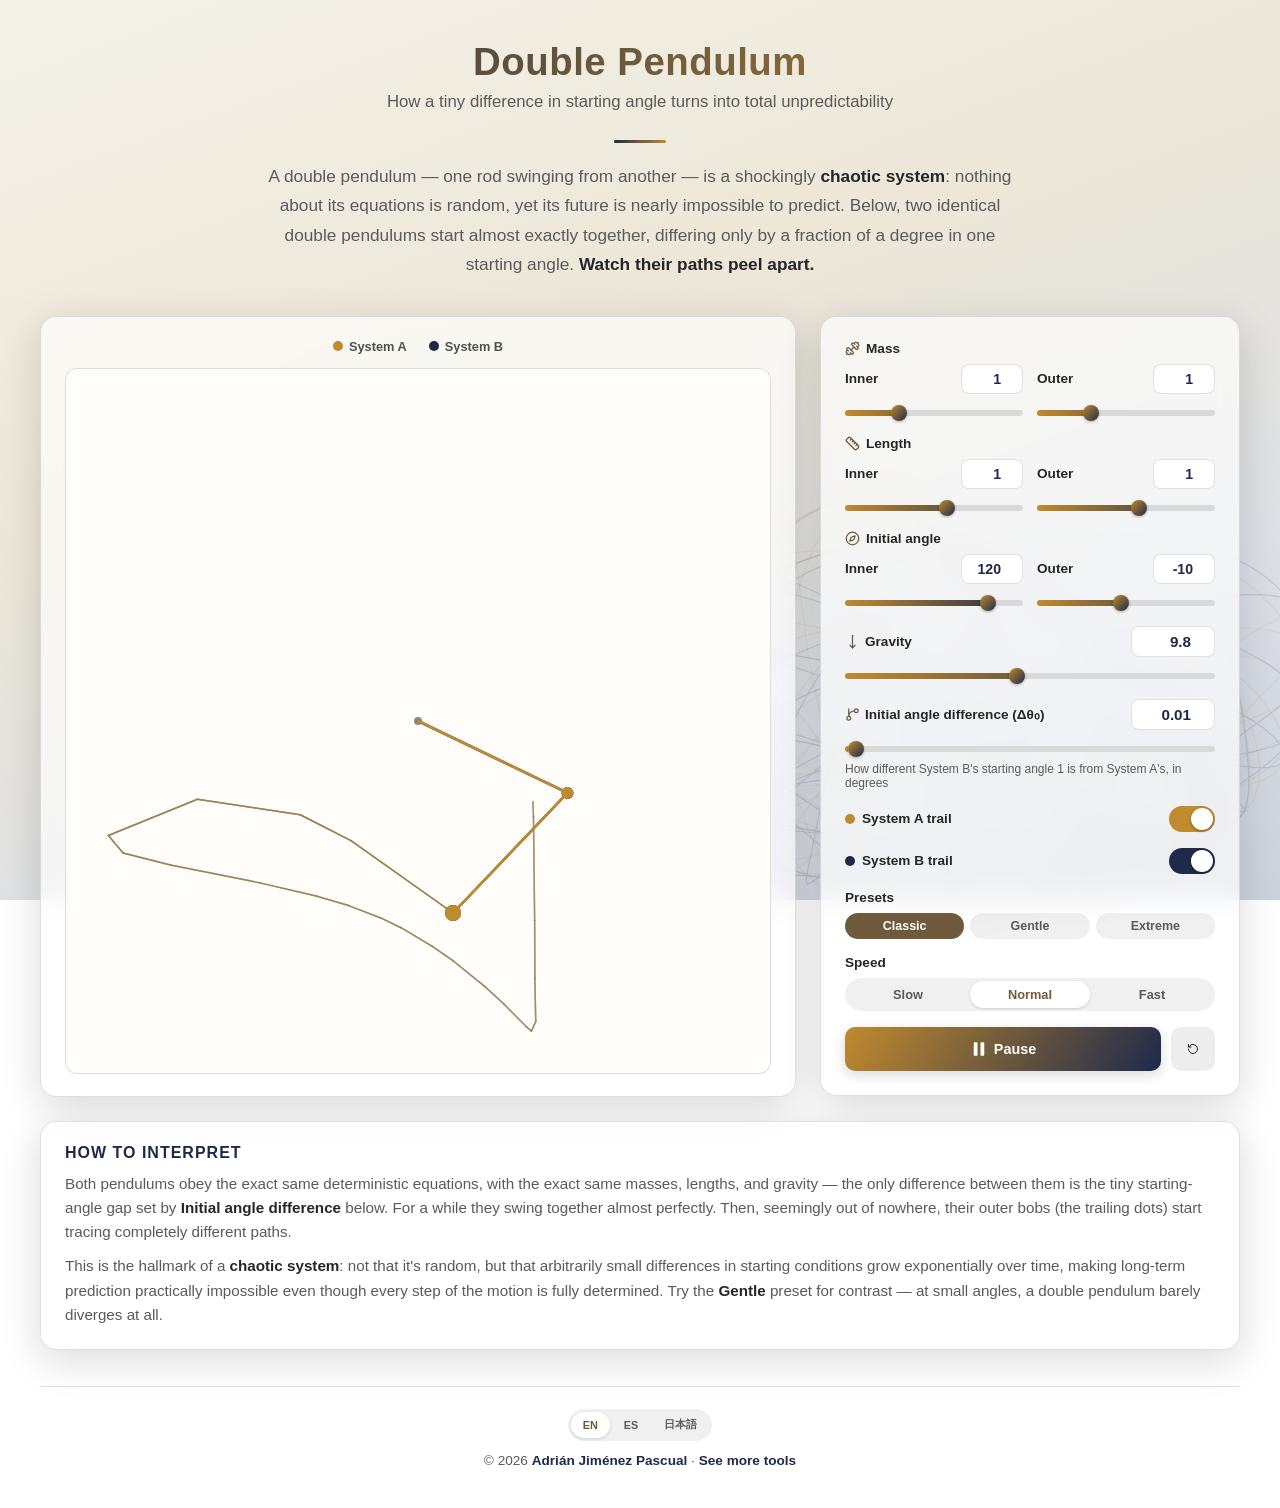
==== commit 98754241: "Double Pendulum: auto-pause when tab is hidden Avoids burning CPU/GPU indefinitely if a playing tab " ====
--- a/double-pendulum/index.html
+++ b/double-pendulum/index.html
@@ -1418,6 +1418,14 @@
         playPauseBtn.addEventListener('click', () => (playing ? pause() : play()));
         resetBtn.addEventListener('click', () => resetSim());
 
+        // Auto-pause when the tab isn't visible, so a forgotten background
+        // tab doesn't keep burning CPU/GPU indefinitely. Deliberately does
+        // NOT auto-resume on return — resuming on its own would be a more
+        // surprising behavior than just staying paused.
+        document.addEventListener('visibilitychange', () => {
+            if (document.hidden && playing) pause();
+        });
+
         // --- Boot ------------------------------------------------------------
         applyStaticDict();
         updateSliderTrack(mass1Slider, fillColor, m1);
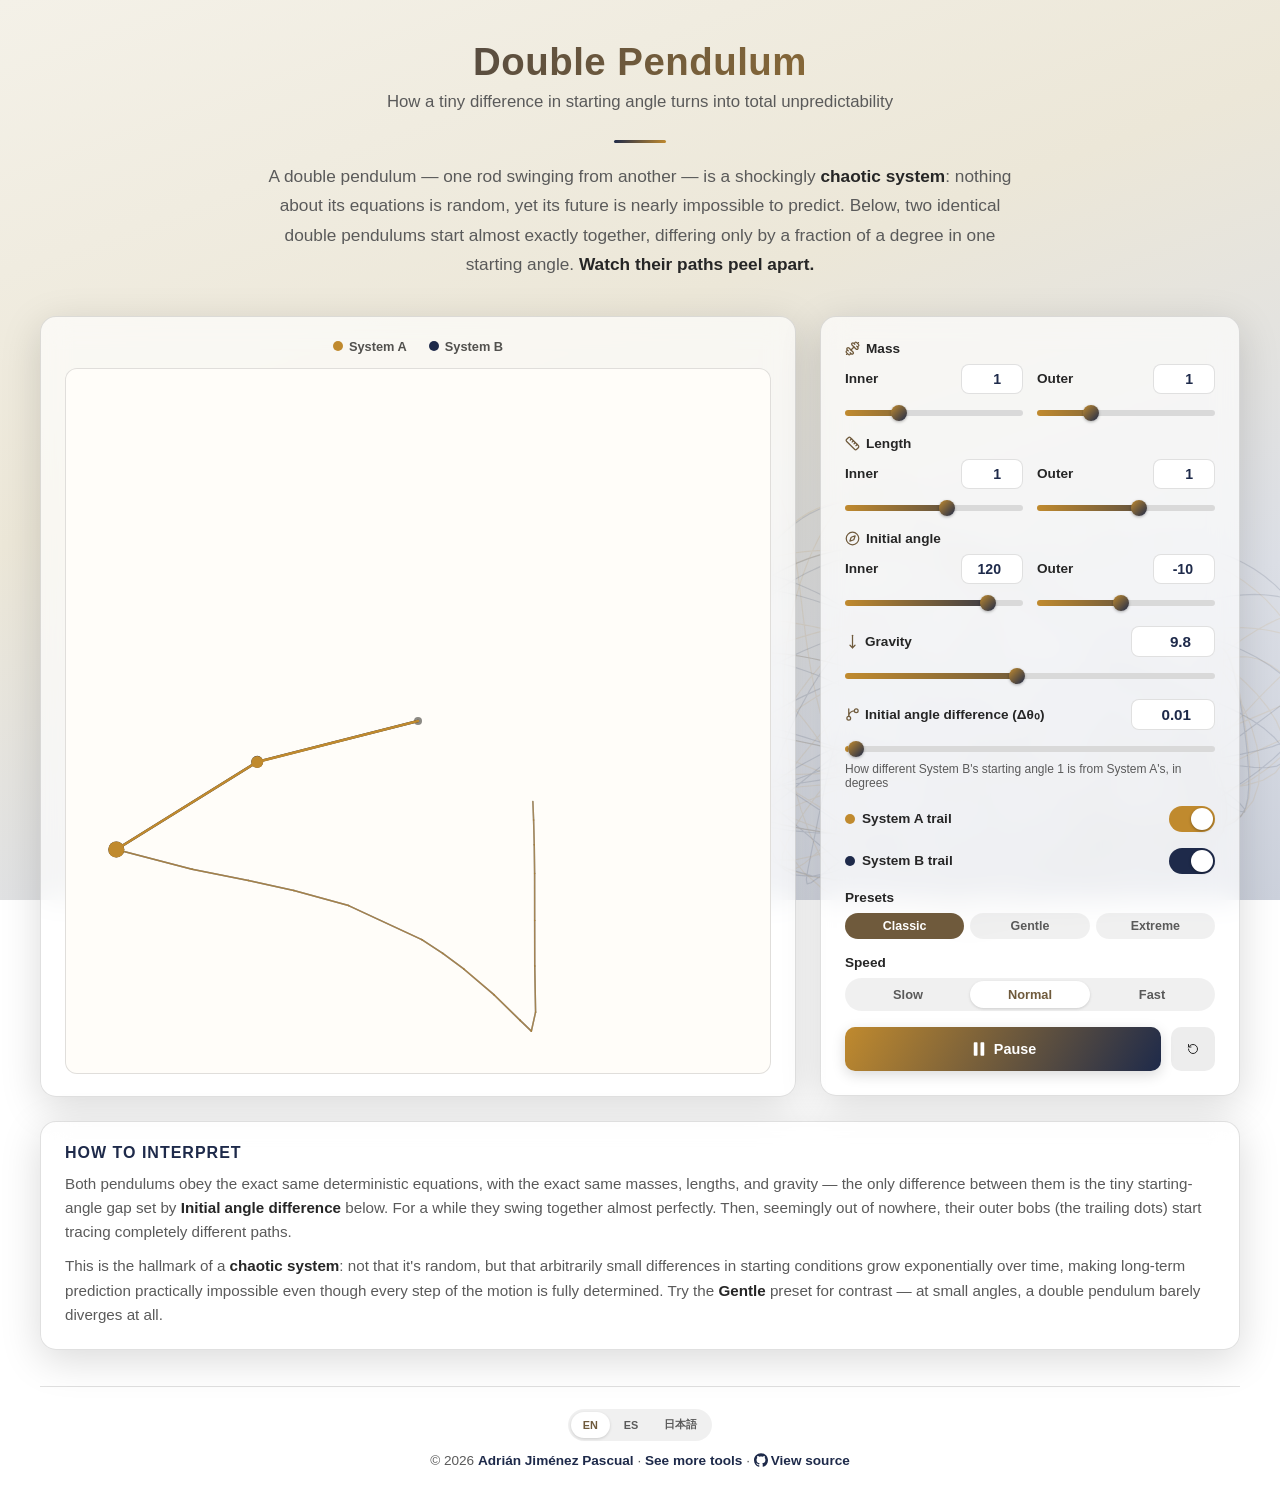
==== commit 1d4ed081: "Double Pendulum: fix Spanish title capitalization, add GitHub source link Spanish sentence case only" ====
--- a/double-pendulum/index.html
+++ b/double-pendulum/index.html
@@ -550,6 +550,14 @@
 
         footer a:hover {
             text-decoration: underline;
+        }
+
+        footer a.source-link svg {
+            width: 14px;
+            height: 14px;
+            fill: currentColor;
+            vertical-align: -2px;
+            margin-right: 3px;
         }
 
         @media screen and (max-width: 860px) {
@@ -755,6 +763,8 @@
                 <a href="https://dirdam.github.io" target="_blank" rel="noopener noreferrer">Adri&aacute;n Jim&eacute;nez Pascual</a>
                 &middot;
                 <a href="https://dirdam.squadro.app" target="_blank" rel="noopener noreferrer" data-i18n="seeMoreTools">See more tools</a>
+                &middot;
+                <a href="https://github.com/dirdam/math/tree/main/double-pendulum" target="_blank" rel="noopener noreferrer" class="source-link"><svg viewBox="0 0 24 24" aria-hidden="true"><path d="M12 .297c-6.63 0-12 5.373-12 12 0 5.303 3.438 9.8 8.205 11.385.6.113.82-.258.82-.577 0-.285-.01-1.04-.015-2.04-3.338.724-4.042-1.61-4.042-1.61C4.422 18.07 3.633 17.7 3.633 17.7c-1.087-.744.084-.729.084-.729 1.205.084 1.838 1.236 1.838 1.236 1.07 1.835 2.809 1.305 3.495.998.108-.776.417-1.305.76-1.605-2.665-.3-5.466-1.332-5.466-5.93 0-1.31.465-2.38 1.235-3.22-.135-.303-.54-1.523.105-3.176 0 0 1.005-.322 3.3 1.23.96-.267 1.98-.399 3-.405 1.02.006 2.04.138 3 .405 2.28-1.552 3.285-1.23 3.285-1.23.645 1.653.24 2.873.12 3.176.765.84 1.23 1.91 1.23 3.22 0 4.61-2.805 5.625-5.475 5.92.42.36.81 1.096.81 2.22 0 1.606-.015 2.896-.015 3.286 0 .315.21.69.825.57C20.565 22.092 24 17.592 24 12.297c0-6.627-5.373-12-12-12"/></svg><span data-i18n="viewSource">View source</span></a>
             </p>
         </footer>
     </div>
@@ -805,10 +815,11 @@
                 howToInterpretHtml1: "Both pendulums obey the exact same deterministic equations, with the exact same masses, lengths, and gravity &mdash; the only difference between them is the tiny starting-angle gap set by <strong>Initial angle difference</strong> below. For a while they swing together almost perfectly. Then, seemingly out of nowhere, their outer bobs (the trailing dots) start tracing completely different paths.",
                 howToInterpretHtml2: 'This is the hallmark of a <strong>chaotic system</strong>: not that it\'s random, but that arbitrarily small differences in starting conditions grow exponentially over time, making long-term prediction practically impossible even though every step of the motion is fully determined. Try the <strong>Gentle</strong> preset for contrast &mdash; at small angles, a double pendulum barely diverges at all.',
                 seeMoreTools: 'See more tools',
+                viewSource: 'View source',
             },
             es: {
-                browserTabTitle: 'Péndulo Doble',
-                pageTitle: 'Péndulo Doble',
+                browserTabTitle: 'Péndulo doble',
+                pageTitle: 'Péndulo doble',
                 subtitle: 'Cómo una diferencia mínima en el ángulo inicial se convierte en total impredecibilidad',
                 introHtml: 'Un péndulo doble &mdash; una varilla que oscila colgada de otra &mdash; es un sistema sorprendentemente <strong>caótico</strong>: nada en sus ecuaciones es aleatorio, y sin embargo su futuro es casi imposible de predecir. A continuación, dos péndulos dobles idénticos parten casi exactamente juntos, difiriendo solo en una fracción de grado en un ángulo inicial. <strong>Observa cómo sus trayectorias se separan.</strong>',
                 legendSystemA: 'Sistema A',
@@ -844,6 +855,7 @@
                 howToInterpretHtml1: 'Ambos péndulos obedecen exactamente las mismas ecuaciones deterministas, con las mismas masas, longitudes y gravedad &mdash; la única diferencia entre ellos es la pequeña diferencia de ángulo inicial fijada por <strong>Diferencia de ángulo inicial</strong> más abajo. Durante un rato oscilan juntos casi a la perfección. Luego, aparentemente de la nada, sus bolas exteriores (los puntos con estela) empiezan a trazar caminos completamente distintos.',
                 howToInterpretHtml2: 'Este es el sello distintivo de un <strong>sistema caótico</strong>: no que sea aleatorio, sino que diferencias arbitrariamente pequeñas en las condiciones iniciales crecen exponencialmente con el tiempo, haciendo que la predicción a largo plazo sea prácticamente imposible aunque cada paso del movimiento esté completamente determinado. Prueba el preajuste <strong>Suave</strong> como contraste &mdash; con ángulos pequeños, un péndulo doble apenas diverge.',
                 seeMoreTools: 'Ver más herramientas',
+                viewSource: 'Ver código fuente',
             },
             ja: {
                 browserTabTitle: '二重振り子',
@@ -883,6 +895,7 @@
                 howToInterpretHtml1: '2つの振り子はどちらも、まったく同じ決定論的な方程式に従い、質量・長さ・重力もすべて同じです &mdash; 唯一の違いは、下にある<strong>初期角度の差</strong>で設定するごくわずかな初期角度のずれだけです。しばらくの間、2つはほぼ完全に一緒に揺れます。しかしやがて、まるで何もないところから突然、外側のおもり(軌跡を残す点)がまったく異なる経路を描き始めます。',
                 howToInterpretHtml2: 'これこそが<strong>カオス的なシステム</strong>の特徴です &mdash; ランダムだという意味ではなく、初期条件のごくわずかな違いが時間とともに指数関数的に拡大し、動きの各ステップは完全に決定されているにもかかわらず、長期的な予測が実質的に不可能になるということです。対比として<strong>穏やか</strong>のプリセットを試してみてください &mdash; 角度が小さいと、二重振り子はほとんど発散しません。',
                 seeMoreTools: '他のツールを見る',
+                viewSource: 'ソースを見る',
             },
         };
 
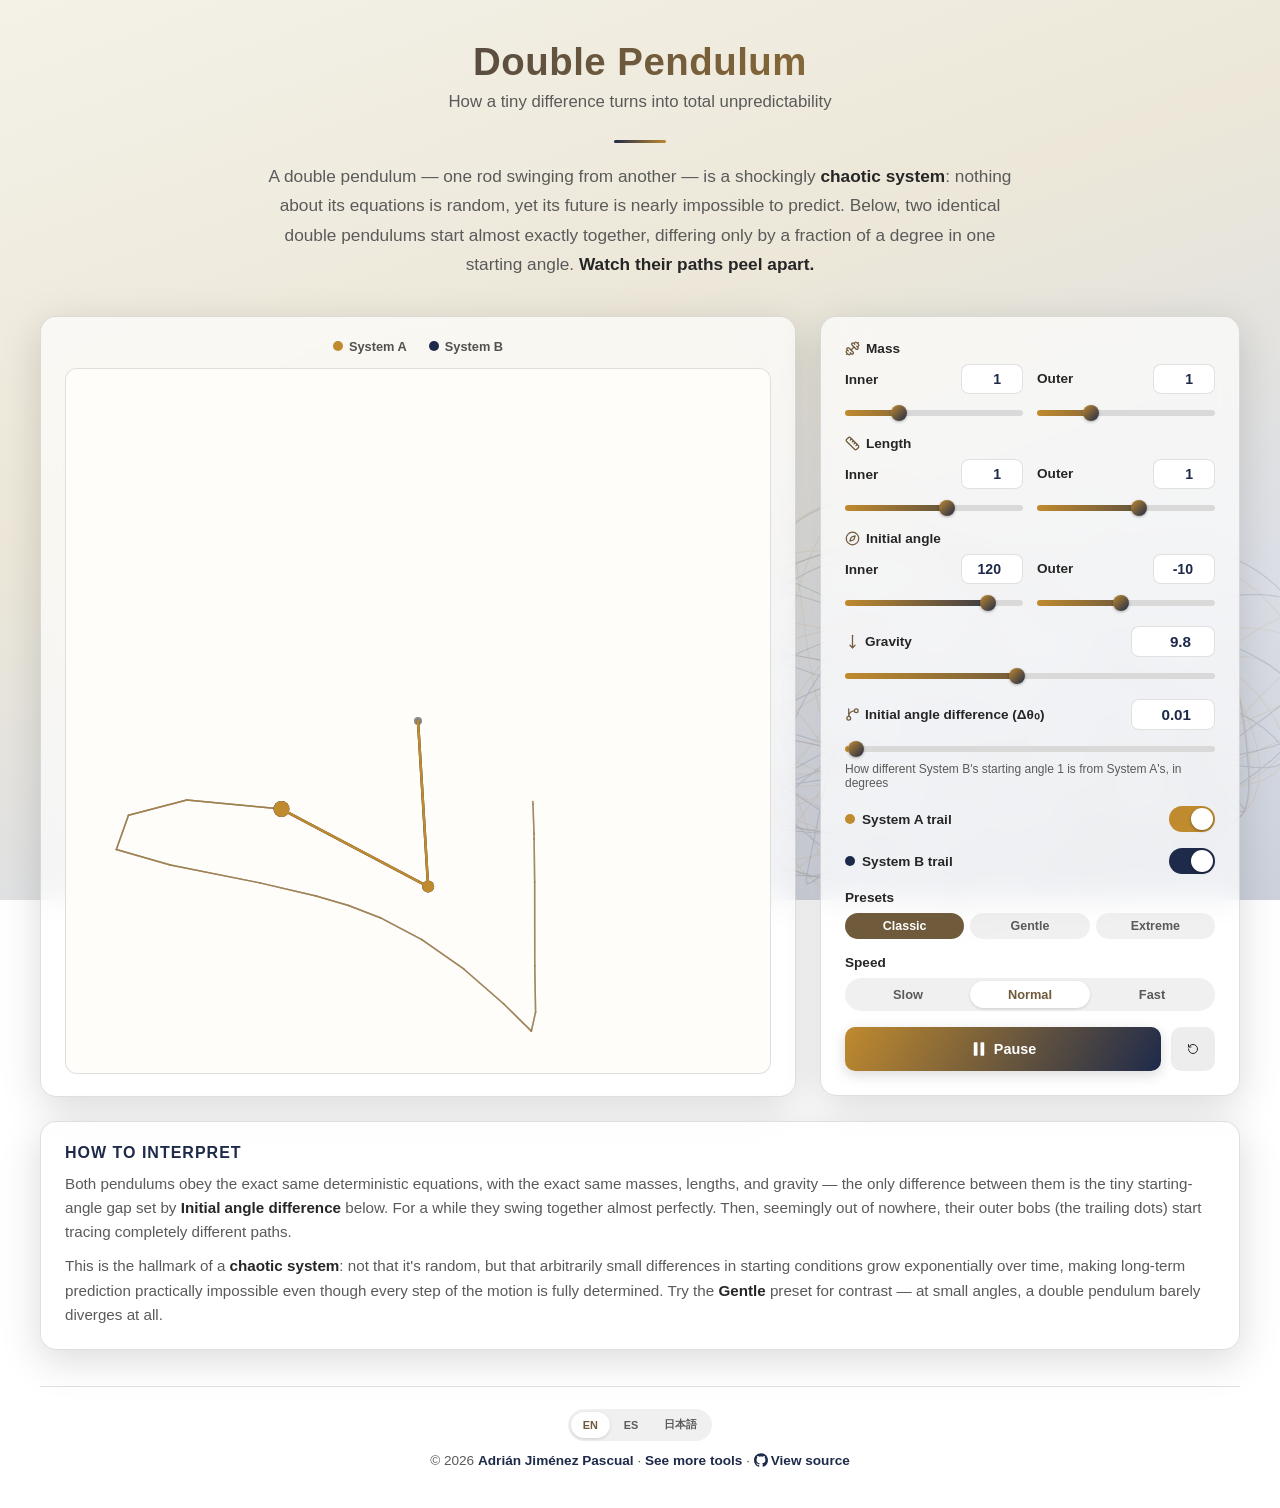
==== commit da98bcf5: "Improve subtitle" ====
--- a/double-pendulum/index.html
+++ b/double-pendulum/index.html
@@ -577,7 +577,7 @@
     <div class="container">
         <header>
             <h1 data-i18n="pageTitle">Double Pendulum</h1>
-            <p class="subtitle" data-i18n="subtitle">How a tiny difference in starting angle turns into total unpredictability</p>
+            <p class="subtitle" data-i18n="subtitle">How a tiny difference turns into total unpredictability</p>
             <div class="intro-wrap">
                 <p class="intro" id="introText" data-i18n-html="introHtml">
                     A double pendulum &mdash; one rod swinging from another &mdash; is a shockingly
@@ -780,7 +780,7 @@
             en: {
                 browserTabTitle: 'Double Pendulum',
                 pageTitle: 'Double Pendulum',
-                subtitle: 'How a tiny difference in starting angle turns into total unpredictability',
+                subtitle: 'How a tiny difference turns into total unpredictability',
                 introHtml: 'A double pendulum &mdash; one rod swinging from another &mdash; is a shockingly <strong>chaotic system</strong>: nothing about its equations is random, yet its future is nearly impossible to predict. Below, two identical double pendulums start almost exactly together, differing only by a fraction of a degree in one starting angle. <strong>Watch their paths peel apart.</strong>',
                 legendSystemA: 'System A',
                 legendSystemB: 'System B',
@@ -820,7 +820,7 @@
             es: {
                 browserTabTitle: 'Péndulo doble',
                 pageTitle: 'Péndulo doble',
-                subtitle: 'Cómo una diferencia mínima en el ángulo inicial se convierte en total impredecibilidad',
+                subtitle: 'Cómo una diferencia mínima se convierte en total impredecibilidad',
                 introHtml: 'Un péndulo doble &mdash; una varilla que oscila colgada de otra &mdash; es un sistema sorprendentemente <strong>caótico</strong>: nada en sus ecuaciones es aleatorio, y sin embargo su futuro es casi imposible de predecir. A continuación, dos péndulos dobles idénticos parten casi exactamente juntos, difiriendo solo en una fracción de grado en un ángulo inicial. <strong>Observa cómo sus trayectorias se separan.</strong>',
                 legendSystemA: 'Sistema A',
                 legendSystemB: 'Sistema B',
@@ -860,7 +860,7 @@
             ja: {
                 browserTabTitle: '二重振り子',
                 pageTitle: '二重振り子',
-                subtitle: '初期角度のわずかな違いが、まったく予測不可能な結果を生む理由',
+                subtitle: 'わずかな違いが、まったく予測不可能な結果を生む',
                 introHtml: '二重振り子 &mdash; ある棒の先にもう一本の棒が振り子のようにぶら下がった系 &mdash; は驚くほど<strong>カオス的なシステム</strong>です。方程式のどこにもランダムな要素はないのに、その未来はほとんど予測できません。以下では、2つの同一な二重振り子がほぼ同じ状態からスタートし、片方の初期角度がほんのわずか(1度未満)だけ異なります。<strong>その軌跡がどのように分かれていくか観察してください。</strong>',
                 legendSystemA: 'システムA',
                 legendSystemB: 'システムB',
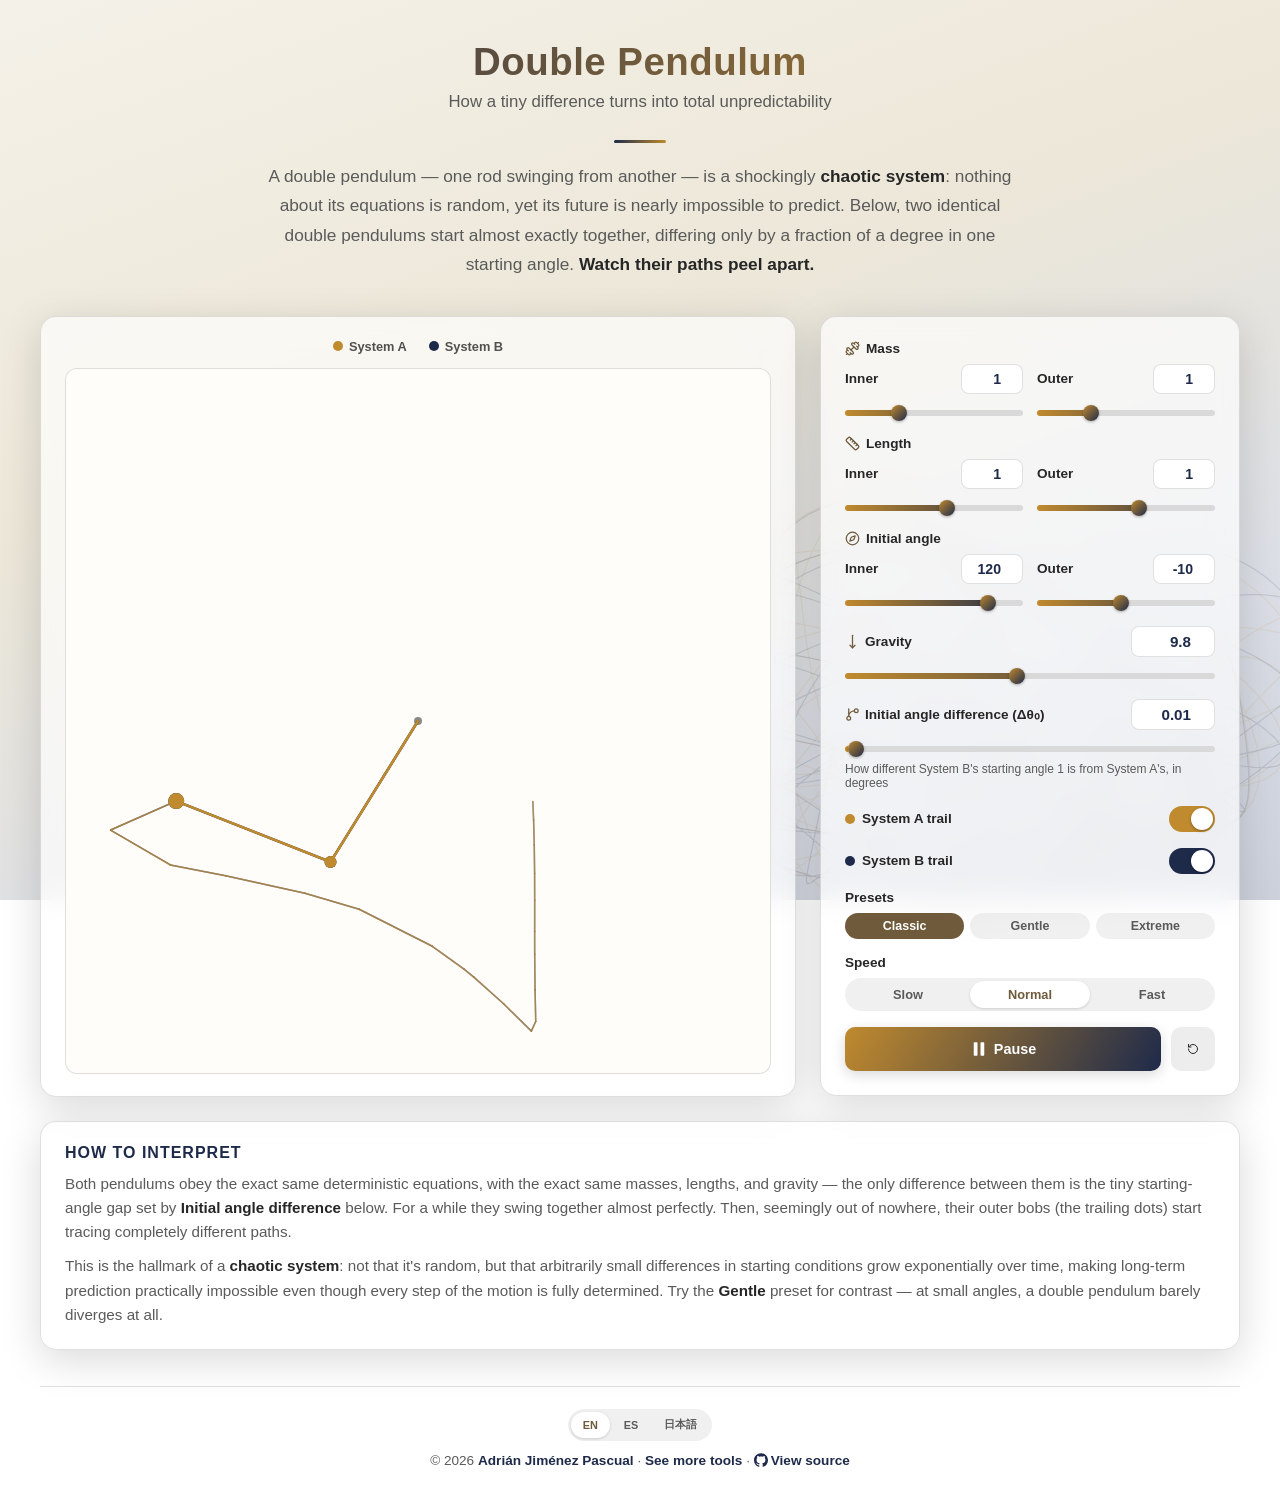
==== commit e2b05c17: "Refactor each html" ====
--- a/double-pendulum/index.html
+++ b/double-pendulum/index.html
@@ -11,567 +11,7 @@
     <meta name="apple-mobile-web-app-status-bar-style" content="black-translucent">
     <meta name="apple-mobile-web-app-title" content="Double Pendulum">
     <link rel="apple-touch-icon" href="[data-uri]">
-    <style>
-        * {
-            margin: 0;
-            padding: 0;
-            box-sizing: border-box;
-        }
-
-        :root {
-            --accent: #1e2a4a;
-            --accent-2: #c08a2e;
-            --accent-mid: #6f5a3c;
-            --panel-bg: rgba(255, 255, 255, 0.66);
-            --panel-border: rgba(0, 0, 0, 0.12);
-            --text-main: #262626;
-            --text-dim: #5a5a5a;
-        }
-
-        body {
-            font-family: -apple-system, BlinkMacSystemFont, 'Segoe UI', Roboto, Oxygen, Ubuntu, Cantarell, sans-serif;
-            color: var(--text-main);
-            padding: 40px 20px;
-            overflow-x: hidden;
-            /* A warm parchment/clockwork wash, plus a large, faint
-               bottom-right medallion (sized like Phyllotaxis's corner
-               medallion) — the two systems' real outer-bob paths from a
-               genuine 30s run of the Classic preset, same equations used
-               live, not decoration. */
-            background-image:
-                url("data:image/svg+xml,%3Csvg%20xmlns%3D%22http%3A%2F%2Fwww.w3.org%2F2000%2Fsvg%22%20width%3D%22900%22%20height%3D%22900%22%20viewBox%3D%220%200%20900%20900%22%3E%3Cpath%20d%3D%22M587.1%2C510.0%20L587.1%2C510.3%20L587.1%2C511.3%20L587.2%2C512.8%20L587.3%2C515.1%20L587.4%2C517.9%20L587.6%2C521.5%20L587.7%2C525.7%20L587.9%2C530.6%20L588.1%2C536.2%20L588.3%2C542.6%20L588.5%2C549.8%20L588.7%2C557.7%20L588.8%2C566.6%20L589.0%2C576.2%20L589.1%2C586.7%20L589.2%2C598.1%20L589.2%2C610.4%20L589.3%2C623.6%20L589.3%2C637.7%20L589.2%2C652.5%20L589.2%2C668.1%20L589.2%2C684.4%20L589.3%2C701.2%20L589.5%2C718.3%20L589.7%2C735.3%20L590.1%2C751.7%20L590.4%2C766.5%20L590.4%2C778.2%20L589.1%2C784.5%20L585.2%2C784.0%20L578.0%2C777.5%20L568.1%2C767.3%20L556.1%2C755.3%20L542.8%2C742.7%20L528.7%2C730.0%20L514.1%2C717.6%20L499.2%2C705.8%20L484.2%2C694.6%20L469.2%2C684.2%20L454.2%2C674.6%20L439.2%2C665.9%20L424.3%2C657.9%20L409.4%2C650.8%20L394.5%2C644.3%20L379.4%2C638.5%20L364.2%2C633.3%20L348.8%2C628.6%20L333.2%2C624.2%20L317.4%2C620.1%20L301.4%2C616.2%20L285.2%2C612.5%20L269.0%2C608.9%20L252.6%2C605.4%20L236.3%2C602.0%20L220.0%2C598.6%20L203.8%2C595.4%20L187.8%2C592.3%20L172.1%2C589.2%20L156.6%2C586.3%20L141.6%2C583.3%20L127.2%2C580.1%20L113.7%2C576.7%20L101.5%2C572.8%20L91.2%2C568.1%20L83.8%2C562.3%20L80.4%2C555.4%20L81.3%2C547.8%20L86.2%2C540.1%20L94.3%2C532.8%20L104.8%2C526.3%20L117.0%2C520.7%20L130.3%2C516.1%20L144.6%2C512.5%20L159.4%2C509.8%20L174.6%2C508.1%20L190.0%2C507.3%20L205.5%2C507.3%20L221.0%2C508.0%20L236.3%2C509.4%20L251.4%2C511.5%20L266.2%2C514.2%20L280.5%2C517.3%20L294.3%2C521.1%20L307.7%2C525.3%20L320.5%2C530.1%20L332.9%2C535.4%20L344.9%2C541.4%20L356.7%2C548.1%20L368.4%2C555.6%20L380.2%2C563.9%20L392.5%2C572.9%20L405.3%2C582.7%20L418.9%2C593.0%20L433.5%2C603.9%20L449.1%2C615.1%20L465.7%2C626.4%20L483.3%2C637.8%20L501.8%2C649.1%20L521.2%2C660.1%20L541.3%2C670.9%20L561.9%2C681.2%20L583.1%2C691.0%20L604.6%2C700.1%20L626.3%2C708.3%20L648.0%2C714.9%20L669.2%2C719.4%20L688.9%2C720.2%20L705.5%2C715.7%20L716.5%2C704.7%20L721.0%2C688.5%20L719.9%2C669.4%20L715.0%2C649.4%20L707.3%2C629.3%20L697.6%2C609.8%20L686.4%2C591.0%20L674.1%2C573.1%20L660.9%2C556.1%20L647.0%2C540.1%20L632.5%2C525.1%20L617.6%2C511.1%20L602.3%2C498.0%20L586.8%2C485.9%20L571.1%2C474.8%20L555.3%2C464.5%20L539.4%2C455.0%20L523.6%2C446.3%20L507.8%2C438.3%20L492.1%2C430.9%20L476.5%2C424.2%20L460.9%2C418.0%20L445.5%2C412.4%20L430.1%2C407.4%20L414.8%2C403.0%20L399.5%2C399.2%20L384.2%2C396.1%20L368.9%2C393.8%20L353.6%2C392.3%20L338.3%2C391.8%20L323.0%2C392.1%20L307.8%2C393.5%20L292.6%2C395.9%20L277.6%2C399.4%20L262.6%2C404.0%20L247.8%2C409.8%20L233.3%2C416.7%20L219.0%2C424.8%20L205.1%2C434.2%20L191.6%2C444.7%20L178.6%2C456.5%20L166.2%2C469.5%20L154.6%2C483.7%20L143.8%2C499.2%20L134.1%2C515.9%20L125.7%2C533.6%20L118.9%2C552.4%20L114.3%2C572.1%20L112.4%2C592.3%20L114.1%2C612.4%20L120.3%2C631.6%20L131.4%2C648.7%20L147.1%2C663.1%20L166.1%2C674.6%20L187.3%2C683.7%20L209.8%2C690.9%20L233.1%2C696.8%20L256.8%2C701.5%20L280.6%2C705.3%20L304.4%2C708.6%20L328.1%2C711.3%20L351.4%2C713.6%20L374.5%2C715.8%20L397.1%2C717.9%20L419.4%2C720.1%20L441.3%2C722.5%20L462.8%2C725.1%20L484.0%2C728.2%20L504.9%2C731.6%20L525.3%2C735.5%20L545.4%2C739.8%20L564.9%2C744.3%20L583.7%2C748.9%20L601.5%2C753.3%20L617.7%2C757.0%20L632.0%2C759.1%20L643.6%2C758.5%20L652.2%2C754.1%20L658.2%2C745.6%20L662.5%2C734.0%20L665.7%2C720.4%20L668.4%2C705.6%20L670.8%2C690.4%20L673.0%2C675.2%20L675.2%2C660.3%20L677.2%2C645.8%20L679.2%2C631.8%20L681.2%2C618.5%20L683.2%2C605.8%20L685.2%2C593.8%20L687.2%2C582.6%20L689.1%2C572.1%20L691.1%2C562.3%20L693.0%2C553.3%20L694.9%2C545.0%20L696.8%2C537.4%20L698.7%2C530.6%20L700.6%2C524.5%20L702.5%2C519.2%20L704.3%2C514.5%20L706.2%2C510.7%20L708.0%2C507.5%20L709.8%2C505.1%20L711.6%2C503.5%20L713.4%2C502.7%20L715.2%2C502.6%20L717.0%2C503.2%20L718.8%2C504.7%20L720.6%2C506.9%20L722.4%2C509.9%20L724.2%2C513.7%20L726.0%2C518.3%20L727.8%2C523.6%20L729.6%2C529.8%20L731.4%2C536.7%20L733.2%2C544.4%20L735.0%2C552.8%20L736.8%2C562.0%20L738.5%2C571.9%20L740.2%2C582.5%20L741.8%2C593.7%20L743.3%2C605.4%20L744.7%2C617.7%20L745.7%2C630.2%20L746.3%2C642.8%20L746.3%2C655.2%20L745.2%2C666.9%20L742.5%2C677.4%20L737.6%2C686.1%20L729.7%2C692.8%20L718.9%2C697.7%20L705.3%2C701.2%20L689.6%2C704.0%20L672.2%2C706.6%20L653.5%2C709.1%20L633.9%2C711.9%20L613.5%2C715.0%20L592.5%2C718.5%20L570.8%2C722.4%20L548.6%2C726.6%20L525.8%2C731.2%20L502.4%2C735.9%20L478.2%2C740.7%20L453.4%2C745.4%20L427.9%2C749.8%20L401.7%2C753.8%20L374.8%2C756.9%20L347.5%2C758.9%20L319.9%2C759.4%20L292.2%2C757.9%20L265.0%2C753.6%20L239.2%2C745.6%20L215.8%2C733.2%20L196.2%2C716.2%20L181.0%2C695.6%20L170.0%2C672.6%20L162.5%2C648.6%20L157.9%2C624.3%20L155.7%2C600.4%20L155.4%2C577.1%20L156.7%2C554.6%20L159.3%2C533.1%20L163.1%2C512.8%20L167.9%2C493.5%20L173.5%2C475.5%20L179.7%2C458.6%20L186.6%2C443.0%20L194.0%2C428.5%20L201.7%2C415.3%20L209.8%2C403.2%20L218.2%2C392.3%20L226.7%2C382.5%20L235.4%2C373.8%20L244.3%2C366.2%20L253.2%2C359.7%20L262.2%2C354.1%20L271.3%2C349.6%20L280.4%2C346.0%20L289.5%2C343.4%20L298.6%2C341.7%20L307.7%2C340.9%20L316.8%2C341.0%20L325.9%2C341.9%20L335.0%2C343.7%20L344.1%2C346.2%20L353.1%2C349.5%20L362.2%2C353.6%20L371.4%2C358.3%20L380.6%2C363.7%20L389.8%2C369.7%20L399.2%2C376.1%20L408.8%2C383.1%20L418.6%2C390.4%20L428.6%2C398.0%20L439.1%2C405.9%20L449.9%2C413.9%20L461.2%2C422.1%20L473.0%2C430.4%20L485.3%2C438.9%20L498.1%2C447.5%20L511.5%2C456.4%20L525.4%2C465.5%20L539.7%2C475.0%20L554.4%2C485.0%20L569.3%2C495.6%20L584.4%2C506.8%20L599.6%2C518.8%20L614.7%2C531.5%20L629.7%2C545.2%20L644.3%2C559.7%20L658.5%2C575.1%20L672.1%2C591.3%20L684.7%2C608.5%20L696.3%2C626.4%20L706.2%2C644.9%20L713.9%2C663.7%20L718.4%2C682.0%20L718.3%2C698.6%20L711.9%2C711.0%20L699.2%2C717.1%20L682.2%2C717.2%20L663.0%2C713.1%20L643.0%2C706.3%20L622.7%2C697.8%20L602.5%2C688.4%20L582.5%2C678.2%20L562.8%2C667.5%20L543.6%2C656.5%20L525.0%2C645.2%20L507.0%2C633.6%20L489.8%2C621.9%20L473.5%2C610.1%20L458.3%2C598.4%20L444.1%2C586.8%20L431.0%2C575.4%20L419.0%2C564.6%20L407.9%2C554.3%20L397.6%2C544.7%20L387.9%2C535.8%20L378.6%2C527.8%20L369.3%2C520.6%20L359.9%2C514.1%20L350.2%2C508.3%20L340.0%2C503.0%20L329.3%2C498.2%20L317.9%2C493.7%20L306.0%2C489.6%20L293.4%2C485.7%20L280.3%2C482.2%20L266.7%2C479.1%20L252.6%2C476.4%20L238.3%2C474.1%20L223.7%2C472.5%20L209.0%2C471.5%20L194.2%2C471.2%20L179.4%2C471.7%20L164.8%2C473.1%20L150.5%2C475.4%20L136.6%2C478.7%20L123.2%2C483.1%20L110.6%2C488.5%20L99.1%2C495.0%20L89.0%2C502.5%20L80.8%2C511.1%20L75.2%2C520.4%20L73.0%2C530.2%20L74.6%2C539.9%20L80.0%2C549.0%20L88.6%2C557.4%20L99.7%2C565.1%20L112.4%2C572.2%20L126.3%2C578.9%20L141.0%2C585.4%20L156.3%2C591.8%20L172.0%2C598.1%20L188.1%2C604.5%20L204.5%2C610.9%20L221.1%2C617.3%20L237.7%2C623.8%20L254.4%2C630.3%20L271.1%2C637.0%20L287.8%2C643.8%20L304.3%2C650.8%20L320.8%2C658.1%20L337.1%2C665.8%20L353.2%2C673.8%20L369.2%2C682.4%20L385.1%2C691.5%20L400.9%2C701.2%20L416.6%2C711.5%20L432.2%2C722.5%20L447.6%2C733.9%20L462.8%2C745.9%20L477.6%2C758.0%20L491.9%2C770.1%20L505.3%2C781.6%20L517.4%2C791.6%20L527.9%2C798.5%20L536.3%2C800.4%20L543.2%2C796.2%20L549.2%2C786.5%20L555.1%2C773.2%20L561.0%2C758.0%20L567.2%2C741.9%20L573.5%2C725.6%20L579.9%2C709.4%20L586.4%2C693.7%20L592.9%2C678.4%20L599.5%2C663.9%20L606.0%2C650.0%20L612.6%2C636.9%20L619.2%2C624.5%20L625.8%2C612.8%20L632.4%2C601.9%20L639.0%2C591.6%20L645.6%2C582.0%20L652.3%2C573.0%20L658.9%2C564.6%20L665.5%2C556.9%20L672.0%2C549.7%20L678.6%2C543.1%20L685.1%2C537.2%20L691.6%2C531.8%20L698.0%2C527.0%20L704.3%2C522.9%20L710.6%2C519.5%20L716.9%2C516.7%20L723.1%2C514.5%20L729.3%2C513.1%20L735.4%2C512.4%20L741.6%2C512.3%20L747.6%2C513.1%20L753.7%2C514.5%20L759.7%2C516.7%20L765.6%2C519.5%20L771.5%2C523.1%20L777.3%2C527.4%20L783.0%2C532.3%20L788.6%2C537.8%20L793.8%2C543.8%20L798.7%2C550.3%20L803.1%2C557.1%20L806.6%2C564.0%20L808.9%2C570.9%20L809.5%2C577.4%20L807.9%2C583.5%20L803.6%2C589.2%20L796.7%2C594.6%20L787.4%2C599.9%20L776.1%2C605.5%20L763.2%2C611.5%20L749.0%2C618.0%20L733.8%2C625.0%20L717.8%2C632.8%20L701.1%2C641.1%20L683.9%2C650.2%20L666.0%2C659.8%20L647.6%2C670.1%20L628.5%2C681.0%20L608.8%2C692.4%20L588.3%2C704.3%20L566.9%2C716.4%20L544.5%2C728.6%20L521.1%2C740.8%20L496.7%2C752.6%20L471.1%2C763.8%20L444.3%2C773.9%20L416.6%2C782.4%20L388.0%2C788.5%20L358.9%2C791.2%20L330.0%2C789.3%20L302.6%2C781.5%20L278.0%2C767.7%20L256.9%2C749.1%20L239.4%2C727.3%20L224.9%2C703.7%20L213.2%2C679.4%20L203.6%2C654.9%20L196.0%2C630.7%20L190.1%2C607.0%20L185.6%2C584.1%20L182.3%2C562.0%20L180.0%2C540.9%20L178.7%2C520.8%20L178.1%2C501.7%20L178.1%2C483.8%20L178.6%2C466.9%20L179.5%2C451.1%20L180.8%2C436.3%20L182.3%2C422.5%20L183.9%2C409.7%20L185.8%2C397.8%20L187.7%2C386.8%20L189.7%2C376.7%20L191.8%2C367.5%20L193.9%2C359.2%20L196.1%2C351.7%20L198.3%2C345.0%20L200.5%2C339.1%20L202.7%2C334.0%20L204.9%2C329.7%20L207.1%2C326.2%20L209.4%2C323.5%20L211.6%2C321.5%20L213.8%2C320.3%20L216.0%2C319.8%20L218.2%2C320.2%20L220.4%2C321.2%20L222.6%2C323.0%20L224.8%2C325.5%20L226.9%2C328.8%20L229.0%2C332.7%20L231.2%2C337.4%20L233.2%2C342.7%20L235.3%2C348.7%20L237.3%2C355.3%20L239.3%2C362.6%20L241.2%2C370.6%20L243.0%2C379.2%20L244.9%2C388.4%20L246.6%2C398.2%20L248.3%2C408.7%20L249.9%2C419.8%20L251.5%2C431.7%20L253.1%2C444.4%20L254.7%2C457.9%20L256.5%2C472.3%20L258.4%2C487.6%20L260.7%2C504.0%20L263.5%2C521.5%20L266.9%2C540.1%20L271.2%2C559.8%20L276.4%2C580.5%20L282.8%2C602.1%20L290.4%2C624.6%20L299.5%2C647.8%20L310.1%2C671.3%20L322.4%2C695.1%20L336.4%2C718.8%20L352.3%2C741.9%20L370.2%2C763.9%20L390.4%2C783.7%20L413.0%2C799.5%20L437.8%2C808.8%20L463.7%2C808.7%20L488.5%2C799.3%20L511.0%2C783.3%20L531.1%2C763.5%20L548.9%2C741.4%20L564.7%2C718.3%20L578.6%2C694.5%20L590.8%2C670.7%20L601.3%2C647.1%20L610.2%2C623.9%20L617.8%2C601.4%20L624.0%2C579.8%20L629.2%2C559.0%20L633.3%2C539.4%20L636.6%2C520.8%20L639.3%2C503.3%20L641.5%2C486.9%20L643.3%2C471.5%20L645.0%2C457.2%20L646.5%2C443.7%20L648.0%2C431.0%20L649.5%2C419.1%20L651.0%2C408.0%20L652.6%2C397.5%20L654.2%2C387.7%20L655.9%2C378.5%20L657.6%2C370.0%20L659.4%2C362.0%20L661.3%2C354.8%20L663.2%2C348.1%20L665.1%2C342.1%20L667.0%2C336.8%20L669.0%2C332.2%20L671.0%2C328.2%20L673.1%2C325.0%20L675.1%2C322.5%20L677.2%2C320.7%20L679.3%2C319.6%20L681.4%2C319.3%20L683.4%2C319.7%20L685.6%2C320.9%20L687.7%2C322.8%20L689.8%2C325.5%20L691.9%2C329.0%20L694.0%2C333.3%20L696.1%2C338.3%20L698.2%2C344.1%20L700.3%2C350.8%20L702.4%2C358.2%20L704.4%2C366.5%20L706.4%2C375.6%20L708.3%2C385.6%20L710.2%2C396.4%20L712.0%2C408.2%20L713.6%2C420.9%20L715.1%2C434.6%20L716.3%2C449.3%20L717.2%2C465.0%20L717.8%2C481.7%20L717.8%2C499.5%20L717.3%2C518.4%20L716.0%2C538.4%20L713.9%2C559.4%20L710.8%2C581.4%20L706.4%2C604.2%20L700.7%2C627.9%20L693.3%2C652.1%20L684.1%2C676.6%20L672.7%2C701.1%20L658.8%2C724.9%20L641.8%2C747.2%20L621.4%2C766.6%20L597.4%2C781.3%20L570.4%2C790.0%20L541.7%2C792.5%20L512.6%2C789.8%20L484.0%2C783.6%20L456.3%2C774.7%20L429.6%2C764.2%20L404.1%2C752.5%20L379.7%2C740.0%20L356.5%2C727.2%20L334.4%2C714.3%20L313.3%2C701.5%20L293.0%2C689.0%20L273.6%2C676.9%20L254.9%2C665.4%20L236.7%2C654.4%20L219.2%2C644.1%20L202.1%2C634.5%20L185.6%2C625.6%20L169.7%2C617.4%20L154.5%2C609.8%20L140.0%2C603.0%20L126.6%2C596.7%20L114.5%2C591.1%20L104.1%2C585.9%20L95.7%2C580.9%20L89.7%2C576.0%20L86.4%2C570.9%20L85.7%2C565.4%20L87.1%2C559.7%20L90.1%2C553.7%20L94.2%2C547.7%20L99.2%2C541.9%20L104.6%2C536.5%20L110.5%2C531.5%20L116.5%2C527.1%20L122.8%2C523.3%20L129.1%2C520.1%20L135.6%2C517.6%20L142.1%2C515.7%20L148.6%2C514.6%20L155.2%2C514.2%20L161.9%2C514.5%20L168.6%2C515.5%20L175.3%2C517.2%20L182.1%2C519.6%20L189.0%2C522.6%20L195.9%2C526.2%20L202.9%2C530.5%20L209.9%2C535.4%20L217.0%2C540.9%20L224.1%2C547.0%20L231.3%2C553.6%20L238.5%2C560.9%20L245.7%2C568.7%20L252.9%2C577.0%20L260.1%2C586.0%20L267.4%2C595.6%20L274.6%2C605.9%20L281.8%2C616.8%20L289.0%2C628.4%20L296.1%2C640.8%20L303.3%2C653.9%20L310.5%2C667.7%20L317.6%2C682.2%20L324.7%2C697.4%20L331.8%2C713.2%20L338.8%2C729.4%20L345.6%2C745.7%20L352.2%2C761.8%20L358.6%2C776.9%20L364.8%2C790.1%20L370.9%2C799.5%20L377.7%2C803.3%20L386.0%2C800.7%20L396.0%2C793.1%20L407.6%2C782.4%20L420.4%2C770.2%20L433.9%2C757.4%20L448.0%2C744.5%20L462.5%2C731.9%20L477.1%2C719.8%20L491.9%2C708.2%20L506.8%2C697.2%20L521.8%2C686.9%20L536.8%2C677.3%20L552.0%2C668.2%20L567.2%2C659.6%20L582.6%2C651.5%20L598.1%2C643.8%20L613.7%2C636.4%20L629.4%2C629.3%20L645.2%2C622.4%20L660.9%2C615.6%20L676.6%2C609.1%20L692.3%2C602.6%20L707.7%2C596.3%20L723.0%2C590.1%20L738.0%2C584.0%20L752.6%2C578.0%20L766.8%2C572.0%20L780.4%2C566.1%20L793.2%2C560.1%20L805.0%2C553.8%20L815.1%2C547.2%20L823.0%2C539.9%20L827.9%2C532.1%20L829.2%2C523.9%20L826.9%2C515.7%20L821.3%2C507.9%20L813.2%2C501.0%20L803.2%2C495.0%20L791.7%2C490.0%20L779.3%2C486.1%20L766.0%2C483.2%20L752.3%2C481.3%20L738.1%2C480.4%20L723.7%2C480.4%20L709.2%2C481.3%20L694.7%2C482.9%20L680.2%2C485.3%20L665.9%2C488.3%20L651.9%2C491.9%20L638.2%2C496.1%20L624.9%2C500.7%20L612.0%2C505.8%20L599.6%2C511.4%20L587.7%2C517.5%20L576.2%2C524.2%20L565.0%2C531.5%20L554.1%2C539.5%20L543.2%2C548.2%20L532.1%2C557.8%20L520.6%2C568.1%20L508.5%2C579.2%20L495.6%2C591.0%20L481.7%2C603.4%20L466.7%2C616.1%20L450.6%2C629.1%20L433.3%2C642.1%20L415.1%2C655.0%20L395.9%2C667.8%20L375.9%2C680.2%20L355.1%2C692.2%20L333.8%2C703.5%20L312.0%2C714.0%20L289.9%2C723.3%20L267.8%2C730.8%20L246.2%2C735.4%20L226.2%2C735.5%20L210.0%2C729.0%20L199.7%2C715.3%20L195.8%2C696.8%20L196.7%2C675.9%20L201.0%2C654.3%20L207.8%2C632.8%20L216.5%2C611.8%20L226.5%2C591.5%20L237.8%2C572.1%20L249.9%2C553.7%20L262.9%2C536.3%20L276.5%2C520.0%20L290.8%2C504.7%20L305.5%2C490.5%20L320.6%2C477.5%20L336.1%2C465.5%20L352.0%2C454.7%20L368.1%2C445.0%20L384.5%2C436.5%20L401.0%2C429.0%20L417.8%2C422.8%20L434.6%2C417.6%20L451.6%2C413.7%20L468.6%2C410.9%20L485.7%2C409.3%20L502.8%2C408.8%20L519.9%2C409.6%20L537.0%2C411.6%20L553.9%2C414.8%20L570.8%2C419.3%20L587.4%2C425.0%20L603.8%2C432.0%20L620.0%2C440.2%20L635.8%2C449.7%20L651.2%2C460.5%20L666.2%2C472.5%20L680.6%2C485.7%20L694.3%2C500.2%20L707.3%2C515.9%20L719.4%2C532.7%20L730.4%2C550.7%20L740.0%2C569.8%20L748.0%2C589.8%20L753.9%2C610.4%20L756.8%2C631.4%20L755.9%2C652.0%20L749.7%2C670.6%20L737.5%2C685.7%20L720.0%2C696.1%20L699.0%2C702.2%20L676.0%2C705.0%20L652.1%2C705.6%20L627.8%2C704.6%20L603.6%2C702.3%20L579.4%2C699.2%20L555.7%2C695.4%20L532.4%2C691.1%20L509.7%2C686.4%20L487.5%2C681.5%20L466.1%2C676.6%20L445.3%2C671.8%20L425.1%2C667.3%20L405.4%2C663.2%20L386.2%2C659.6%20L367.2%2C656.7%20L348.4%2C654.5%20L329.7%2C653.0%20L311.1%2C652.3%20L292.5%2C652.3%20L274.0%2C653.1%20L255.6%2C654.7%20L237.5%2C656.9%20L220.0%2C659.8%20L203.2%2C663.3%20L187.6%2C667.1%20L173.9%2C671.0%20L162.9%2C674.4%20L155.6%2C676.4%20L152.9%2C675.6%20L154.6%2C671.7%20L159.5%2C664.8%20L166.2%2C656.1%20L174.0%2C646.4%20L182.4%2C636.2%20L191.1%2C625.9%20L200.0%2C615.9%20L209.1%2C606.2%20L218.2%2C597.1%20L227.3%2C588.5%20L236.4%2C580.5%20L245.6%2C573.1%20L254.8%2C566.4%20L264.0%2C560.2%20L273.1%2C554.8%20L282.3%2C549.9%20L291.4%2C545.5%20L300.5%2C541.7%20L309.6%2C538.4%20L318.5%2C535.6%20L327.4%2C533.2%20L336.2%2C531.2%20L344.8%2C529.6%20L353.2%2C528.3%20L361.4%2C527.4%20L369.3%2C526.9%20L377.0%2C526.8%20L384.4%2C527.1%20L391.6%2C527.9%20L398.6%2C529.2%20L405.4%2C531.2%20L412.1%2C533.8%20L418.8%2C537.3%20L425.5%2C541.5%20L432.5%2C546.6%20L439.8%2C552.7%20L447.4%2C559.7%20L455.5%2C567.7%20L464.2%2C576.7%20L473.5%2C586.7%20L483.3%2C597.6%20L493.6%2C609.5%20L504.5%2C622.3%20L515.7%2C636.0%20L527.1%2C650.5%20L538.7%2C665.9%20L550.2%2C682.0%20L561.4%2C698.8%20L571.9%2C716.0%20L581.5%2C733.3%20L589.6%2C750.1%20L595.4%2C765.4%20L597.7%2C777.1%20L595.8%2C782.1%20L590.3%2C778.5%20L583.1%2C767.9%20L575.6%2C753.1%20L568.2%2C736.2%20L561.1%2C718.4%20L554.2%2C700.2%20L547.7%2C682.1%20L541.3%2C664.3%20L535.1%2C647.0%20L529.0%2C630.3%20L523.0%2C614.1%20L517.1%2C598.7%20L511.3%2C583.9%20L505.5%2C569.8%20L499.9%2C556.4%20L494.3%2C543.7%20L488.9%2C531.7%20L483.7%2C520.2%20L478.8%2C509.4%20L474.1%2C499.2%20L469.7%2C489.6%20L465.7%2C480.6%20L462.2%2C472.2%20L459.1%2C464.4%20L456.4%2C457.2%20L454.2%2C450.7%20L452.4%2C444.9%20L451.0%2C439.8%20L450.0%2C435.4%20L449.2%2C431.8%20L448.7%2C429.0%20L448.3%2C426.9%20L447.9%2C425.6%20L447.4%2C425.1%20L446.7%2C425.3%20L445.7%2C426.2%20L444.3%2C427.8%20L442.4%2C429.9%20L439.8%2C432.5%20L436.4%2C435.6%20L432.2%2C438.9%20L427.0%2C442.5%20L420.9%2C446.1%20L413.6%2C449.8%20L405.3%2C453.3%20L395.9%2C456.8%20L385.4%2C460.0%20L373.8%2C463.1%20L361.4%2C466.0%20L348.0%2C468.9%20L333.9%2C471.8%20L319.1%2C474.7%20L303.7%2C477.9%20L287.8%2C481.5%20L271.7%2C485.5%20L255.3%2C490.2%20L238.8%2C495.5%20L222.3%2C501.6%20L206.0%2C508.6%20L190.0%2C516.5%20L174.4%2C525.4%20L159.5%2C535.3%20L145.4%2C546.2%20L132.7%2C558.1%20L121.6%2C570.8%20L113.1%2C584.3%20L108.0%2C597.9%20L107.8%2C610.7%20L113.2%2C621.6%20L124.0%2C629.7%20L138.6%2C635.1%20L155.6%2C638.5%20L173.9%2C640.5%20L193.1%2C641.5%20L212.7%2C641.9%20L232.6%2C641.8%20L252.6%2C641.4%20L272.7%2C640.7%20L292.6%2C639.7%20L312.4%2C638.6%20L331.9%2C637.4%20L351.0%2C636.0%20L369.7%2C634.6%20L387.9%2C633.3%20L405.7%2C632.2%20L423.0%2C631.4%20L439.9%2C631.0%20L456.6%2C631.2%20L473.0%2C632.1%20L489.4%2C633.7%20L505.9%2C636.1%20L522.5%2C639.3%20L539.2%2C643.4%20L556.2%2C648.3%20L573.3%2C654.0%20L590.5%2C660.6%20L607.7%2C667.9%20L624.6%2C675.9%20L641.1%2C684.5%20L656.7%2C693.5%20L670.9%2C702.7%20L683.1%2C711.5%20L692.1%2C718.8%20L696.7%2C723.0%20L696.4%2C722.4%20L692.0%2C716.6%20L685.2%2C707.1%20L677.4%2C695.4%20L669.0%2C682.6%20L660.4%2C669.3%20L651.7%2C656.0%20L642.9%2C643.0%20L634.2%2C630.3%20L625.5%2C618.2%20L616.8%2C606.6%20L608.1%2C595.7%20L599.5%2C585.4%20L590.9%2C575.8%20L582.3%2C566.8%20L573.8%2C558.5%20L565.3%2C550.7%20L557.0%2C543.6%20L548.7%2C536.9%20L540.6%2C530.7%20L532.7%2C525.1%20L525.0%2C519.8%20L517.6%2C515.0%20L510.4%2C510.5%20L503.6%2C506.5%20L497.2%2C502.8%20L491.1%2C499.6%20L485.5%2C496.8%20L480.2%2C494.5%20L475.2%2C492.8%20L470.6%2C491.7%20L466.1%2C491.3%20L461.8%2C491.5%20L457.5%2C492.6%20L453.0%2C494.5%20L448.3%2C497.2%20L443.3%2C500.7%20L437.6%2C505.1%20L431.4%2C510.4%20L424.4%2C516.4%20L416.5%2C523.3%20L407.7%2C530.9%20L398.1%2C539.3%20L387.5%2C548.4%20L376.2%2C558.3%20L364.1%2C568.9%20L351.3%2C580.2%20L338.1%2C592.4%20L324.5%2C605.2%20L310.8%2C618.9%20L297.1%2C633.4%20L283.7%2C648.5%20L270.8%2C664.4%20L258.7%2C680.8%20L247.9%2C697.4%20L239.2%2C713.9%20L233.4%2C729.1%20L232.1%2C741.2%20L236.6%2C747.3%20L246.0%2C745.9%20L258.2%2C738.3%20L271.5%2C727.0%20L285.0%2C713.6%20L298.6%2C699.2%20L311.9%2C684.3%20L325.1%2C669.2%20L338.0%2C654.1%20L350.7%2C639.2%20L363.1%2C624.5%20L375.1%2C610.0%20L386.7%2C595.8%20L397.9%2C581.9%20L408.5%2C568.2%20L418.5%2C554.8%20L427.6%2C541.6%20L435.9%2C528.7%20L443.2%2C516.1%20L449.4%2C504.0%20L454.5%2C492.3%20L458.5%2C481.3%20L461.3%2C471.0%20L463.2%2C461.5%20L464.0%2C452.9%20L464.1%2C445.3%20L463.6%2C438.7%20L462.6%2C433.0%20L461.3%2C428.3%20L459.9%2C424.6%20L458.4%2C421.6%20L457.0%2C419.3%20L455.7%2C417.6%20L454.6%2C416.4%20L453.8%2C415.5%20L453.1%2C414.9%20L452.6%2C414.5%20L452.3%2C414.3%20L452.1%2C414.1%20L451.8%2C413.9%20L451.6%2C413.8%20L451.2%2C413.7%20L450.6%2C413.8%20L449.9%2C414.0%20L449.0%2C414.6%20L447.8%2C415.5%20L446.4%2C416.9%20L444.9%2C418.9%20L443.3%2C421.6%20L441.7%2C425.1%20L440.3%2C429.4%20L439.1%2C434.7%20L438.4%2C441.0%20L438.2%2C448.2%20L438.8%2C456.4%20L440.3%2C465.5%20L442.7%2C475.4%20L446.2%2C486.0%20L450.8%2C497.3%20L456.5%2C509.1%20L463.2%2C521.4%20L470.9%2C534.0%20L479.4%2C547.0%20L488.7%2C560.2%20L498.7%2C573.7%20L509.2%2C587.5%20L520.1%2C601.6%20L531.5%2C616.0%20L543.2%2C630.7%20L555.2%2C645.7%20L567.4%2C660.8%20L579.9%2C676.2%20L592.6%2C691.5%20L605.5%2C706.6%20L618.5%2C720.9%20L631.5%2C733.9%20L644.0%2C744.2%20L654.8%2C749.8%20L661.9%2C748.2%20L663.5%2C739.4%20L659.9%2C725.8%20L652.6%2C710.0%20L642.8%2C693.5%20L631.4%2C677.0%20L618.9%2C660.9%20L605.7%2C645.4%20L592.2%2C630.7%20L578.5%2C616.6%20L564.9%2C603.4%20L551.6%2C590.9%20L538.7%2C579.2%20L526.4%2C568.3%20L514.7%2C558.1%20L503.8%2C548.8%20L493.8%2C540.2%20L484.6%2C532.4%20L476.3%2C525.4%20L468.7%2C519.2%20L462.0%2C513.8%20L455.8%2C509.4%20L450.1%2C505.8%20L444.9%2C503.0%20L439.8%2C501.1%20L434.8%2C500.0%20L429.8%2C499.7%20L424.7%2C500.0%20L419.3%2C501.0%20L413.6%2C502.6%20L407.5%2C504.7%20L401.1%2C507.3%20L394.3%2C510.3%20L387.1%2C513.6%20L379.6%2C517.4%20L371.7%2C521.5%20L363.6%2C526.0%20L355.2%2C530.8%20L346.7%2C536.1%20L338.0%2C541.8%20L329.1%2C548.1%20L320.2%2C554.8%20L311.2%2C562.1%20L302.2%2C570.0%20L293.1%2C578.5%20L283.9%2C587.7%20L274.8%2C597.4%20L265.6%2C607.8%20L256.4%2C618.8%20L247.3%2C630.3%20L238.1%2C642.3%20L228.9%2C654.5%20L219.9%2C666.9%20L211.1%2C679.1%20L202.7%2C690.6%20L195.3%2C700.5%20L189.7%2C707.6%20L187.5%2C710.5%20L190.1%2C708.8%20L197.6%2C703.4%20L208.8%2C696.2%20L222.5%2C688.4%20L237.9%2C680.5%20L254.3%2C673.0%20L271.4%2C666.1%20L288.9%2C659.8%20L306.5%2C654.3%20L324.2%2C649.5%20L341.7%2C645.5%20L359.1%2C642.4%20L376.3%2C640.1%20L393.4%2C638.6%20L410.5%2C637.8%20L427.7%2C637.9%20L445.0%2C638.6%20L462.7%2C639.8%20L480.7%2C641.5%20L499.3%2C643.6%20L518.4%2C645.8%20L537.9%2C648.1%20L558.0%2C650.3%20L578.5%2C652.4%20L599.3%2C654.2%20L620.4%2C655.8%20L641.6%2C657.0%20L662.8%2C657.8%20L683.8%2C658.0%20L704.5%2C657.5%20L724.6%2C656.0%20L743.6%2C652.9%20L760.5%2C647.8%20L774.1%2C639.7%20L782.5%2C628.2%20L784.9%2C614.1%20L782.1%2C598.6%20L775.3%2C583.0%20L765.7%2C567.9%20L754.1%2C553.6%20L741.0%2C540.3%20L726.9%2C528.0%20L711.9%2C516.8%20L696.3%2C506.5%20L680.3%2C497.3%20L664.0%2C489.1%20L647.5%2C481.7%20L631.0%2C475.2%20L614.5%2C469.4%20L598.1%2C464.2%20L582.0%2C459.6%20L566.1%2C455.4%20L550.7%2C451.4%20L535.8%2C447.5%20L521.4%2C443.6%20L507.7%2C439.5%20L494.6%2C435.1%20L482.3%2C430.4%20L470.7%2C425.3%20L459.9%2C419.8%20L449.8%2C413.8%20L440.3%2C407.6%20L431.6%2C401.0%20L423.4%2C394.3%20L415.8%2C387.4%20L408.7%2C380.6%20L402.0%2C373.9%20L395.6%2C367.3%20L389.5%2C361.1%20L383.6%2C355.2%20L377.9%2C349.7%20L372.4%2C344.7%20L367.0%2C340.3%20L361.7%2C336.4%20L356.5%2C333.1%20L351.4%2C330.5%20L346.2%2C328.5%20L341.2%2C327.2%20L336.1%2C326.6%20L331.1%2C326.7%20L326.1%2C327.5%20L321.1%2C329.0%20L316.1%2C331.2%20L311.1%2C334.2%20L306.1%2C337.9%20L301.1%2C342.3%20L296.2%2C347.5%20L291.2%2C353.4%20L286.2%2C360.1%20L281.3%2C367.6%20L276.3%2C376.0%20L271.4%2C385.3%20L266.5%2C395.4%20L261.7%2C406.5%20L257.0%2C418.7%20L252.5%2C431.9%20L248.3%2C446.3%20L244.4%2C461.9%20L241.0%2C478.7%20L238.1%2C496.7%20L236.0%2C516.0%20L234.7%2C536.5%20L234.4%2C558.2%20L235.3%2C581.0%20L237.5%2C604.8%20L241.1%2C629.3%20L246.4%2C654.5%20L253.5%2C680.1%20L262.8%2C705.6%20L274.4%2C730.6%20L289.0%2C754.2%20L307.0%2C774.7%20L328.9%2C790.0%20L354.2%2C797.4%20L381.2%2C796.4%20L408.2%2C788.9%20L434.2%2C777.1%20L458.9%2C762.6%20L482.3%2C746.5%20L504.2%2C729.2%20L524.7%2C711.4%20L543.8%2C693.3%20L561.6%2C675.2%20L578.2%2C657.4%20L593.6%2C640.0%20L608.1%2C623.2%20L621.7%2C607.1%20L634.7%2C591.9%20L647.1%2C577.4%20L659.3%2C563.8%20L671.2%2C551.0%20L682.9%2C539.0%20L694.6%2C527.8%20L706.2%2C517.4%20L717.9%2C507.8%20L729.4%2C499.1%20L740.9%2C491.1%20L752.3%2C483.9%20L763.5%2C477.6%20L774.4%2C472.2%20L785.1%2C467.7%20L795.3%2C464.2%20L805.0%2C461.6%20L814.0%2C460.0%20L822.1%2C459.4%20L829.2%2C459.8%20L834.9%2C461.2%20L839.1%2C463.5%20L841.5%2C466.6%20L842.0%2C470.3%20L840.6%2C474.6%20L837.7%2C479.3%20L833.3%2C484.3%20L827.9%2C489.8%20L821.6%2C495.6%20L814.6%2C501.8%20L807.1%2C508.5%20L799.2%2C515.7%20L791.0%2C523.3%20L782.4%2C531.4%20L773.5%2C540.0%20L764.4%2C549.0%20L755.0%2C558.6%20L745.5%2C568.6%20L735.7%2C579.0%20L725.8%2C589.9%20L715.8%2C601.2%20L705.6%2C612.9%20L695.3%2C625.1%20L684.9%2C637.7%20L674.5%2C650.7%20L664.0%2C664.2%20L653.4%2C678.1%20L642.9%2C692.4%20L632.2%2C706.9%20L621.6%2C721.8%20L611.0%2C736.6%20L600.3%2C751.3%20L589.5%2C765.2%20L578.6%2C777.9%20L567.3%2C788.4%20L555.3%2C795.4%20L542.1%2C798.4%20L527.5%2C797.3%20L511.5%2C793.1%20L494.2%2C786.9%20L476.1%2C779.6%20L457.3%2C771.7%20L438.0%2C763.6%20L418.3%2C755.5%20L398.3%2C747.4%20L378.1%2C739.5%20L357.6%2C731.8%20L336.9%2C724.1%20L316.0%2C716.5%20L295.0%2C708.8%20L273.9%2C701.0%20L252.8%2C692.9%20L231.8%2C684.6%20L211.0%2C675.8%20L190.6%2C666.4%20L170.8%2C656.4%20L151.8%2C645.6%20L134.2%2C633.7%20L118.3%2C620.5%20L105.0%2C605.8%20L95.2%2C589.8%20L89.2%2C572.5%20L87.1%2C554.8%20L88.4%2C537.2%20L92.4%2C520.2%20L98.7%2C504.0%20L106.6%2C488.9%20L115.9%2C475.0%20L126.3%2C462.2%20L137.5%2C450.6%20L149.3%2C440.2%20L161.8%2C430.9%20L174.7%2C422.8%20L188.0%2C415.9%20L201.6%2C410.0%20L215.4%2C405.2%20L229.4%2C401.5%20L243.5%2C398.7%20L257.6%2C396.9%20L271.9%2C395.9%20L286.1%2C395.7%20L300.3%2C396.2%20L314.5%2C397.4%20L328.6%2C399.0%20L342.6%2C401.1%20L356.5%2C403.3%20L370.4%2C405.7%20L384.2%2C408.0%20L397.9%2C410.1%20L411.5%2C411.8%20L425.1%2C413.1%20L438.6%2C413.9%20L452.1%2C414.0%20L465.6%2C413.5%20L479.2%2C412.4%20L492.7%2C410.7%20L506.3%2C408.7%20L519.9%2C406.3%20L533.6%2C403.8%20L547.4%2C401.3%20L561.2%2C398.9%20L575.2%2C396.8%20L589.1%2C395.1%20L603.2%2C394.0%20L617.3%2C393.5%20L631.4%2C393.8%20L645.4%2C394.8%20L659.5%2C396.8%20L673.4%2C399.7%20L687.2%2C403.5%20L700.8%2C408.5%20L714.2%2C414.5%20L727.3%2C421.6%20L740.0%2C429.8%20L752.3%2C439.2%20L764.0%2C449.8%20L775.0%2C461.6%20L785.1%2C474.5%20L794.1%2C488.6%20L801.9%2C503.9%20L807.9%2C520.2%20L811.8%2C537.4%20L812.9%2C555.1%20L810.6%2C573.0%20L804.5%2C590.4%20L794.6%2C606.6%20L781.3%2C621.5%20L765.5%2C634.9%20L747.8%2C647.0%20L728.8%2C658.0%20L708.9%2C668.2%20L688.5%2C677.7%20L667.7%2C686.7%20L646.6%2C695.3%20L625.5%2C703.5%20L604.3%2C711.4%20L583.3%2C719.3%20L562.3%2C727.0%20L541.6%2C734.8%20L521.0%2C742.7%20L500.7%2C750.6%20L480.7%2C758.7%20L461.0%2C766.8%20L441.6%2C774.8%20L422.8%2C782.6%20L404.8%2C789.6%20L387.6%2C795.2%20L371.7%2C798.6%22%20fill%3D%22none%22%20stroke%3D%22%23c08a2e%22%20stroke-width%3D%221.3%22%20stroke-opacity%3D%220.11%22%20stroke-linecap%3D%22round%22%20stroke-linejoin%3D%22round%22%2F%3E%3Cpath%20d%3D%22M587.1%2C510.0%20L587.1%2C510.3%20L587.1%2C511.2%20L587.2%2C512.8%20L587.3%2C515.0%20L587.4%2C517.9%20L587.6%2C521.4%20L587.7%2C525.6%20L587.9%2C530.5%20L588.1%2C536.2%20L588.3%2C542.6%20L588.5%2C549.7%20L588.6%2C557.7%20L588.8%2C566.5%20L589.0%2C576.2%20L589.1%2C586.7%20L589.2%2C598.1%20L589.2%2C610.4%20L589.2%2C623.6%20L589.2%2C637.6%20L589.2%2C652.5%20L589.2%2C668.1%20L589.2%2C684.4%20L589.3%2C701.2%20L589.4%2C718.3%20L589.7%2C735.3%20L590.1%2C751.7%20L590.4%2C766.5%20L590.4%2C778.2%20L589.1%2C784.5%20L585.2%2C784.0%20L578.0%2C777.5%20L568.1%2C767.3%20L556.1%2C755.3%20L542.9%2C742.7%20L528.8%2C730.0%20L514.2%2C717.6%20L499.3%2C705.8%20L484.2%2C694.6%20L469.2%2C684.2%20L454.2%2C674.7%20L439.3%2C665.9%20L424.3%2C657.9%20L409.4%2C650.8%20L394.5%2C644.3%20L379.5%2C638.5%20L364.3%2C633.3%20L348.9%2C628.5%20L333.3%2C624.2%20L317.4%2C620.1%20L301.4%2C616.2%20L285.3%2C612.5%20L269.0%2C608.8%20L252.7%2C605.3%20L236.3%2C601.9%20L220.0%2C598.6%20L203.9%2C595.4%20L187.9%2C592.3%20L172.1%2C589.2%20L156.7%2C586.2%20L141.7%2C583.2%20L127.3%2C580.1%20L113.7%2C576.7%20L101.5%2C572.8%20L91.2%2C568.1%20L83.8%2C562.3%20L80.4%2C555.4%20L81.2%2C547.8%20L86.2%2C540.1%20L94.3%2C532.8%20L104.8%2C526.3%20L116.9%2C520.7%20L130.3%2C516.1%20L144.5%2C512.5%20L159.3%2C509.8%20L174.5%2C508.1%20L189.9%2C507.3%20L205.4%2C507.3%20L220.9%2C508.0%20L236.3%2C509.4%20L251.3%2C511.5%20L266.1%2C514.2%20L280.4%2C517.3%20L294.3%2C521.1%20L307.6%2C525.3%20L320.5%2C530.1%20L332.9%2C535.4%20L344.9%2C541.4%20L356.6%2C548.1%20L368.3%2C555.6%20L380.2%2C563.9%20L392.4%2C572.9%20L405.3%2C582.7%20L418.9%2C593.1%20L433.5%2C603.9%20L449.0%2C615.1%20L465.6%2C626.5%20L483.2%2C637.8%20L501.8%2C649.1%20L521.1%2C660.2%20L541.2%2C670.9%20L561.9%2C681.3%20L583.1%2C691.1%20L604.6%2C700.2%20L626.3%2C708.3%20L648.0%2C715.0%20L669.2%2C719.4%20L688.9%2C720.2%20L705.5%2C715.7%20L716.5%2C704.7%20L720.9%2C688.4%20L719.9%2C669.4%20L714.9%2C649.3%20L707.2%2C629.3%20L697.6%2C609.8%20L686.4%2C591.0%20L674.1%2C573.0%20L660.9%2C556.0%20L647.0%2C540.0%20L632.5%2C525.0%20L617.6%2C511.0%20L602.3%2C497.9%20L586.8%2C485.9%20L571.1%2C474.7%20L555.3%2C464.4%20L539.4%2C454.9%20L523.6%2C446.2%20L507.8%2C438.2%20L492.0%2C430.9%20L476.4%2C424.1%20L460.9%2C418.0%20L445.4%2C412.4%20L430.0%2C407.4%20L414.7%2C403.0%20L399.4%2C399.2%20L384.1%2C396.2%20L368.7%2C393.9%20L353.4%2C392.4%20L338.1%2C391.9%20L322.9%2C392.3%20L307.6%2C393.7%20L292.4%2C396.1%20L277.3%2C399.6%20L262.4%2C404.3%20L247.6%2C410.1%20L233.1%2C417.0%20L218.8%2C425.2%20L204.9%2C434.5%20L191.4%2C445.1%20L178.4%2C456.9%20L166.0%2C470.0%20L154.3%2C484.3%20L143.6%2C499.8%20L133.9%2C516.5%20L125.5%2C534.3%20L118.8%2C553.1%20L114.2%2C572.8%20L112.4%2C592.9%20L114.3%2C613.1%20L120.6%2C632.2%20L131.9%2C649.3%20L147.6%2C663.5%20L166.8%2C674.9%20L188.0%2C683.9%20L210.6%2C691.1%20L233.9%2C696.9%20L257.6%2C701.5%20L281.4%2C705.4%20L305.2%2C708.5%20L328.8%2C711.2%20L352.2%2C713.5%20L375.2%2C715.7%20L397.9%2C717.8%20L420.1%2C719.9%20L442.0%2C722.3%20L463.5%2C725.0%20L484.7%2C728.0%20L505.5%2C731.5%20L526.0%2C735.4%20L546.0%2C739.6%20L565.5%2C744.2%20L584.3%2C748.8%20L602.0%2C753.2%20L618.3%2C756.8%20L632.5%2C758.9%20L644.0%2C758.3%20L652.5%2C753.8%20L658.5%2C745.4%20L662.7%2C733.7%20L665.9%2C720.0%20L668.6%2C705.3%20L670.9%2C690.1%20L673.1%2C674.9%20L675.2%2C659.9%20L677.2%2C645.4%20L679.2%2C631.5%20L681.2%2C618.2%20L683.1%2C605.5%20L685.0%2C593.6%20L687.0%2C582.4%20L688.9%2C571.9%20L690.8%2C562.1%20L692.7%2C553.1%20L694.6%2C544.8%20L696.4%2C537.3%20L698.3%2C530.5%20L700.1%2C524.4%20L702.0%2C519.1%20L703.8%2C514.5%20L705.6%2C510.6%20L707.4%2C507.5%20L709.2%2C505.2%20L710.9%2C503.6%20L712.7%2C502.7%20L714.4%2C502.6%20L716.2%2C503.3%20L718.0%2C504.8%20L719.7%2C507.1%20L721.5%2C510.1%20L723.2%2C513.9%20L725.0%2C518.5%20L726.8%2C523.9%20L728.5%2C530.0%20L730.3%2C537.0%20L732.1%2C544.7%20L733.8%2C553.1%20L735.6%2C562.3%20L737.3%2C572.2%20L738.9%2C582.8%20L740.5%2C594.1%20L742.0%2C605.9%20L743.3%2C618.1%20L744.3%2C630.7%20L745.0%2C643.4%20L744.9%2C655.9%20L743.9%2C667.7%20L741.4%2C678.3%20L736.6%2C687.1%20L728.9%2C693.9%20L718.2%2C698.7%20L704.7%2C702.2%20L689.1%2C705.0%20L671.7%2C707.4%20L653.1%2C709.8%20L633.5%2C712.4%20L613.1%2C715.4%20L592.1%2C718.7%20L570.5%2C722.4%20L548.3%2C726.4%20L525.5%2C730.8%20L502.1%2C735.4%20L478.0%2C740.1%20L453.3%2C744.7%20L427.8%2C749.0%20L401.7%2C752.8%20L374.9%2C755.9%20L347.7%2C757.9%20L320.1%2C758.4%20L292.5%2C757.0%20L265.3%2C752.8%20L239.4%2C745.1%20L215.9%2C733.1%20L196.0%2C716.5%20L180.6%2C696.1%20L169.4%2C673.3%20L161.9%2C649.3%20L157.3%2C625.1%20L155.1%2C601.1%20L154.8%2C577.8%20L156.2%2C555.3%20L158.9%2C533.8%20L162.8%2C513.4%20L167.7%2C494.1%20L173.4%2C476.1%20L179.9%2C459.2%20L186.9%2C443.5%20L194.4%2C429.1%20L202.3%2C415.8%20L210.6%2C403.8%20L219.1%2C392.9%20L227.9%2C383.1%20L236.8%2C374.4%20L245.8%2C366.9%20L254.9%2C360.4%20L264.1%2C354.9%20L273.4%2C350.4%20L282.7%2C346.9%20L291.9%2C344.3%20L301.3%2C342.7%20L310.6%2C342.0%20L319.8%2C342.2%20L329.1%2C343.3%20L338.4%2C345.2%20L347.7%2C347.9%20L356.9%2C351.4%20L366.2%2C355.6%20L375.5%2C360.5%20L384.9%2C366.0%20L394.3%2C372.2%20L403.9%2C378.9%20L413.6%2C386.0%20L423.6%2C393.6%20L433.8%2C401.5%20L444.4%2C409.7%20L455.4%2C418.1%20L466.8%2C426.8%20L478.7%2C435.6%20L491.2%2C444.7%20L504.1%2C454.0%20L517.5%2C463.6%20L531.3%2C473.6%20L545.5%2C484.2%20L560.0%2C495.2%20L574.6%2C507.0%20L589.4%2C519.4%20L604.1%2C532.7%20L618.7%2C546.7%20L633.0%2C561.7%20L646.9%2C577.5%20L660.2%2C594.2%20L672.7%2C611.8%20L684.2%2C630.1%20L694.1%2C649.0%20L702.1%2C668.2%20L707.1%2C687.1%20L708.0%2C704.5%20L703.0%2C718.0%20L691.5%2C725.3%20L675.2%2C725.8%20L656.5%2C721.4%20L636.9%2C713.9%20L617.0%2C704.6%20L597.2%2C694.1%20L577.6%2C682.8%20L558.4%2C671.1%20L539.7%2C659.0%20L521.5%2C646.6%20L504.0%2C634.0%20L487.3%2C621.2%20L471.6%2C608.4%20L456.9%2C595.6%20L443.3%2C582.9%20L431.0%2C570.5%20L419.7%2C558.6%20L409.6%2C547.2%20L400.4%2C536.5%20L391.9%2C526.6%20L384.0%2C517.6%20L376.3%2C509.4%20L368.6%2C502.0%20L360.8%2C495.3%20L352.6%2C489.2%20L343.8%2C483.5%20L334.6%2C478.1%20L324.7%2C472.9%20L314.2%2C468.0%20L303.1%2C463.2%20L291.4%2C458.5%20L279.4%2C454.1%20L266.9%2C450.0%20L254.0%2C446.2%20L240.9%2C442.9%20L227.6%2C440.1%20L214.1%2C437.9%20L200.6%2C436.4%20L187.1%2C435.7%20L173.6%2C435.9%20L160.3%2C436.9%20L147.2%2C438.9%20L134.5%2C441.9%20L122.2%2C446.0%20L110.5%2C451.2%20L99.5%2C457.4%20L89.6%2C464.8%20L80.9%2C473.4%20L73.9%2C482.9%20L69.1%2C493.5%20L66.8%2C504.7%20L67.6%2C516.3%20L71.5%2C528.0%20L78.2%2C539.4%20L87.3%2C550.4%20L98.2%2C561.0%20L110.5%2C571.4%20L123.7%2C581.6%20L137.7%2C591.6%20L152.3%2C601.7%20L167.4%2C611.7%20L182.8%2C621.7%20L198.5%2C631.8%20L214.4%2C641.9%20L230.5%2C652.2%20L246.6%2C662.5%20L262.8%2C673.1%20L279.0%2C683.8%20L295.1%2C694.8%20L311.2%2C706.1%20L327.2%2C717.7%20L343.1%2C729.5%20L358.9%2C741.7%20L374.5%2C754.0%20L389.9%2C766.3%20L404.9%2C778.4%20L419.6%2C789.6%20L433.8%2C799.4%20L447.3%2C806.5%20L460.3%2C809.7%20L472.9%2C808.1%20L485.7%2C801.9%20L498.8%2C792.4%20L512.3%2C780.9%20L526.1%2C768.3%20L540.2%2C755.2%20L554.5%2C742.0%20L568.9%2C728.8%20L583.5%2C716.0%20L598.1%2C703.4%20L612.7%2C691.2%20L627.4%2C679.3%20L642.2%2C667.8%20L656.9%2C656.5%20L671.6%2C645.5%20L686.2%2C634.7%20L700.7%2C624.2%20L715.0%2C613.8%20L729.1%2C603.6%20L742.9%2C593.5%20L756.4%2C583.7%20L769.5%2C573.9%20L782.0%2C564.3%20L794.0%2C554.7%20L805.0%2C545.2%20L815.1%2C535.6%20L823.7%2C526.0%20L830.5%2C516.2%20L835.0%2C506.3%20L836.7%2C496.5%20L835.7%2C487.0%20L832.0%2C478.1%20L826.1%2C470.1%20L818.5%2C463.1%20L809.4%2C457.2%20L799.2%2C452.4%20L788.2%2C448.7%20L776.6%2C446.1%20L764.4%2C444.5%20L751.9%2C443.9%20L739.2%2C444.3%20L726.3%2C445.5%20L713.3%2C447.6%20L700.3%2C450.5%20L687.3%2C454.1%20L674.5%2C458.3%20L661.9%2C463.2%20L649.5%2C468.5%20L637.5%2C474.4%20L625.8%2C480.6%20L614.6%2C487.3%20L603.7%2C494.5%20L593.3%2C502.1%20L583.3%2C510.3%20L573.5%2C519.0%20L563.9%2C528.5%20L554.2%2C538.7%20L544.3%2C549.8%20L534.0%2C561.8%20L523.0%2C574.5%20L511.1%2C588.0%20L498.1%2C602.1%20L484.0%2C616.7%20L468.7%2C631.6%20L452.1%2C646.6%20L434.5%2C661.5%20L415.7%2C676.3%20L396.0%2C690.7%20L375.5%2C704.6%20L354.2%2C717.8%20L332.3%2C729.9%20L309.9%2C740.6%20L287.5%2C748.8%20L265.5%2C753.3%20L245.6%2C751.7%20L230.2%2C742.1%20L220.8%2C725.4%20L217.0%2C704.5%20L217.3%2C681.8%20L220.6%2C658.5%20L226.0%2C635.5%20L233.2%2C613.0%20L241.8%2C591.3%20L251.5%2C570.5%20L262.3%2C550.6%20L274.0%2C531.8%20L286.5%2C514.2%20L299.7%2C497.7%20L313.6%2C482.6%20L328.2%2C468.7%20L343.3%2C456.2%20L359.0%2C445.2%20L375.2%2C435.7%20L391.8%2C427.9%20L408.8%2C421.7%20L426.1%2C417.2%20L443.5%2C414.5%20L461.1%2C413.7%20L478.6%2C414.6%20L496.1%2C417.3%20L513.4%2C421.8%20L530.4%2C428.0%20L547.1%2C435.8%20L563.4%2C445.1%20L579.2%2C456.0%20L594.4%2C468.4%20L609.1%2C482.1%20L623.2%2C497.2%20L636.5%2C513.5%20L649.1%2C531.0%20L660.8%2C549.7%20L671.5%2C569.5%20L681.1%2C590.4%20L689.4%2C612.1%20L696.0%2C634.5%20L700.6%2C657.4%20L702.6%2C680.3%20L700.9%2C702.2%20L694.2%2C721.5%20L681.2%2C735.4%20L662.7%2C742.1%20L640.9%2C742.3%20L617.7%2C738.0%20L594.1%2C730.8%20L570.8%2C721.7%20L547.8%2C711.4%20L525.5%2C700.1%20L503.9%2C688.2%20L483.1%2C675.9%20L463.3%2C663.2%20L444.4%2C650.4%20L426.7%2C637.5%20L410.0%2C624.9%20L394.3%2C612.7%20L379.6%2C600.9%20L365.6%2C589.8%20L352.2%2C579.5%20L339.1%2C569.9%20L326.2%2C561.1%20L313.2%2C553.0%20L300.1%2C545.8%20L286.7%2C539.1%20L273.0%2C533.2%20L258.9%2C527.9%20L244.6%2C523.1%20L229.9%2C519.1%20L215.0%2C515.7%20L200.0%2C513.0%20L185.0%2C511.1%20L170.0%2C510.0%20L155.2%2C509.7%20L140.8%2C510.3%20L126.9%2C511.9%20L113.8%2C514.5%20L101.8%2C518.0%20L91.3%2C522.5%20L82.9%2C527.9%20L77.2%2C533.8%20L75.1%2C539.9%20L77.0%2C545.7%20L82.5%2C550.8%20L90.9%2C555.2%20L101.2%2C558.9%20L113.0%2C562.3%20L125.7%2C565.5%20L139.1%2C568.8%20L152.9%2C572.1%20L167.1%2C575.5%20L181.6%2C579.2%20L196.3%2C583.0%20L211.2%2C587.0%20L226.2%2C591.3%20L241.3%2C595.7%20L256.4%2C600.2%20L271.5%2C605.0%20L286.6%2C610.0%20L301.6%2C615.1%20L316.4%2C620.6%20L331.1%2C626.3%20L345.6%2C632.5%20L360.0%2C639.2%20L374.2%2C646.4%20L388.4%2C654.2%20L402.5%2C662.8%20L416.6%2C672.2%20L430.7%2C682.3%20L444.9%2C693.2%20L459.0%2C704.9%20L473.1%2C717.3%20L486.9%2C730.3%20L500.5%2C743.7%20L513.5%2C757.3%20L525.6%2C770.5%20L536.4%2C782.5%20L545.2%2C791.9%20L551.5%2C796.3%20L555.4%2C794.0%20L557.9%2C785.1%20L560.1%2C771.7%20L562.4%2C755.9%20L564.8%2C739.0%20L567.4%2C721.8%20L570.2%2C704.7%20L573.1%2C687.9%20L576.0%2C671.8%20L579.0%2C656.4%20L581.9%2C641.8%20L584.9%2C628.0%20L587.8%2C615.1%20L590.6%2C603.1%20L593.5%2C592.0%20L596.3%2C581.7%20L599.1%2C572.2%20L601.9%2C563.5%20L604.7%2C555.6%20L607.5%2C548.4%20L610.3%2C542.0%20L613.1%2C536.2%20L615.9%2C531.2%20L618.8%2C526.7%20L621.6%2C523.0%20L624.5%2C519.9%20L627.3%2C517.4%20L630.2%2C515.6%20L633.0%2C514.4%20L635.8%2C513.8%20L638.7%2C514.0%20L641.5%2C514.8%20L644.3%2C516.2%20L647.1%2C518.4%20L649.9%2C521.3%20L652.7%2C524.9%20L655.5%2C529.3%20L658.3%2C534.4%20L661.0%2C540.3%20L663.8%2C546.9%20L666.6%2C554.3%20L669.4%2C562.5%20L672.2%2C571.5%20L674.9%2C581.2%20L677.7%2C591.8%20L680.5%2C603.0%20L683.3%2C615.0%20L686.0%2C627.7%20L688.7%2C640.9%20L691.3%2C654.6%20L693.8%2C668.5%20L696.1%2C682.4%20L697.9%2C695.7%20L698.8%2C708.0%20L698.3%2C718.0%20L695.2%2C724.8%20L688.7%2C727.8%20L678.4%2C727.5%20L665.1%2C725.1%20L649.5%2C721.7%20L632.3%2C718.0%20L614.1%2C714.4%20L595.1%2C711.1%20L575.6%2C708.3%20L555.7%2C706.0%20L535.6%2C704.3%20L515.1%2C703.2%20L494.4%2C702.7%20L473.4%2C702.7%20L451.9%2C703.1%20L430.1%2C703.8%20L407.7%2C704.7%20L384.9%2C705.6%20L361.5%2C706.5%20L337.8%2C707.0%20L313.6%2C707.1%20L289.3%2C706.6%20L264.8%2C705.2%20L240.4%2C702.9%20L216.5%2C699.1%20L193.4%2C693.5%20L171.9%2C685.3%20L153.2%2C674.0%20L139.0%2C658.8%20L130.0%2C640.5%20L126.3%2C620.3%20L126.8%2C599.4%20L130.4%2C578.6%20L136.5%2C558.6%20L144.5%2C539.4%20L154.0%2C521.3%20L164.6%2C504.4%20L176.3%2C488.6%20L188.7%2C474.1%20L201.9%2C460.8%20L215.6%2C448.8%20L229.9%2C438.1%20L244.5%2C428.6%20L259.5%2C420.4%20L274.7%2C413.4%20L290.2%2C407.6%20L305.9%2C403.1%20L321.7%2C399.8%20L337.6%2C397.7%20L353.5%2C396.7%20L369.5%2C396.8%20L385.5%2C398.1%20L401.5%2C400.5%20L417.4%2C403.8%20L433.2%2C408.2%20L449.0%2C413.6%20L464.8%2C420.0%20L480.4%2C427.3%20L496.0%2C435.6%20L511.4%2C444.8%20L526.7%2C455.0%20L541.8%2C466.2%20L556.7%2C478.3%20L571.4%2C491.4%20L585.8%2C505.6%20L599.8%2C520.7%20L613.3%2C536.8%20L626.3%2C554.0%20L638.7%2C572.0%20L650.3%2C591.1%20L661.0%2C611.0%20L670.6%2C631.6%20L678.6%2C652.9%20L684.7%2C674.5%20L688.1%2C695.9%20L687.8%2C715.9%20L682.1%2C732.4%20L670.1%2C742.5%20L652.9%2C744.8%20L633.1%2C740.8%20L612.3%2C732.9%20L591.4%2C722.6%20L570.7%2C710.8%20L550.5%2C698.0%20L530.8%2C684.6%20L511.8%2C670.6%20L493.5%2C656.4%20L476.1%2C641.9%20L459.8%2C627.2%20L444.5%2C612.6%20L430.5%2C598.1%20L417.7%2C583.8%20L406.1%2C570.0%20L395.7%2C556.8%20L386.3%2C544.4%20L377.8%2C532.8%20L369.8%2C522.0%20L362.2%2C512.2%20L354.7%2C503.1%20L347.2%2C494.8%20L339.4%2C487.1%20L331.1%2C479.9%20L322.5%2C473.0%20L313.3%2C466.4%20L303.6%2C460.1%20L293.4%2C454.0%20L282.8%2C448.1%20L271.8%2C442.4%20L260.4%2C437.1%20L248.8%2C432.1%20L236.9%2C427.6%20L224.9%2C423.6%20L212.7%2C420.3%20L200.5%2C417.6%20L188.3%2C415.7%20L176.1%2C414.6%20L164.0%2C414.4%20L152.0%2C415.1%20L140.3%2C416.8%20L128.9%2C419.5%20L117.8%2C423.2%20L107.3%2C428.1%20L97.4%2C434.0%20L88.3%2C441.1%20L80.2%2C449.2%20L73.4%2C458.5%20L68.1%2C468.8%20L64.6%2C480.1%20L63.4%2C492.1%20L64.6%2C504.6%20L68.2%2C517.3%20L74.2%2C530.1%20L82.1%2C542.8%20L91.6%2C555.4%20L102.4%2C567.8%20L114.2%2C580.2%20L126.8%2C592.6%20L140.0%2C605.0%20L153.8%2C617.4%20L168.1%2C629.8%20L182.6%2C642.3%20L197.5%2C654.8%20L212.6%2C667.5%20L227.9%2C680.2%20L243.3%2C693.1%20L258.8%2C706.1%20L274.3%2C719.1%20L289.9%2C732.3%20L305.5%2C745.4%20L321.1%2C758.3%20L336.6%2C770.8%20L352.1%2C782.5%20L367.6%2C792.9%20L383.2%2C801.1%20L398.9%2C806.3%20L415.0%2C808.0%20L431.7%2C806.1%20L449.0%2C801.2%20L467.0%2C794.2%20L485.5%2C785.9%20L504.4%2C776.7%20L523.5%2C767.1%20L542.9%2C757.3%20L562.5%2C747.3%20L582.2%2C737.2%20L602.0%2C727.1%20L621.8%2C716.9%20L641.7%2C706.6%20L661.4%2C696.0%20L680.9%2C685.3%20L700.2%2C674.2%20L719.0%2C662.7%20L737.3%2C650.7%20L754.7%2C638.2%20L771.1%2C624.9%20L786.0%2C610.9%20L798.9%2C595.9%20L809.2%2C579.9%20L816.5%2C563.2%20L820.5%2C546.1%20L821.4%2C529.1%20L819.6%2C512.4%20L815.5%2C496.6%20L809.5%2C481.7%20L802.1%2C467.9%20L793.5%2C455.3%20L784.0%2C443.8%20L773.7%2C433.4%20L762.7%2C424.2%20L751.3%2C416.2%20L739.4%2C409.3%20L727.2%2C403.5%20L714.8%2C398.7%20L702.1%2C395.0%20L689.3%2C392.3%20L676.4%2C390.5%20L663.4%2C389.7%20L650.3%2C389.6%20L637.3%2C390.4%20L624.3%2C391.8%20L611.3%2C393.8%20L598.5%2C396.4%20L585.7%2C399.3%20L573.1%2C402.4%20L560.7%2C405.7%20L548.4%2C409.0%20L536.3%2C412.0%20L524.4%2C414.7%20L512.8%2C416.9%20L501.5%2C418.5%20L490.5%2C419.3%20L479.9%2C419.3%20L469.7%2C418.5%20L460.0%2C416.8%20L450.7%2C414.2%20L442.1%2C410.9%20L433.9%2C406.9%20L426.3%2C402.2%20L419.2%2C397.0%20L412.7%2C391.3%20L406.7%2C385.4%20L401.1%2C379.3%20L395.9%2C373.2%20L391.1%2C367.1%20L386.7%2C361.2%20L382.5%2C355.5%20L378.6%2C350.1%20L374.8%2C345.0%20L371.3%2C340.5%20L367.9%2C336.4%20L364.6%2C332.8%20L361.5%2C329.8%20L358.4%2C327.4%20L355.4%2C325.6%20L352.5%2C324.4%20L349.6%2C323.8%20L346.8%2C323.9%20L344.1%2C324.6%20L341.4%2C325.9%20L338.7%2C327.9%20L336.1%2C330.4%20L333.6%2C333.6%20L331.1%2C337.4%20L328.6%2C341.7%20L326.2%2C346.6%20L323.8%2C352.1%20L321.4%2C358.1%20L319.1%2C364.7%20L316.7%2C371.8%20L314.3%2C379.4%20L312.0%2C387.7%20L309.5%2C396.6%20L307.1%2C406.2%20L304.7%2C416.6%20L302.2%2C427.8%20L299.9%2C440.0%20L297.8%2C453.2%20L295.9%2C467.6%20L294.5%2C483.1%20L293.7%2C500.0%20L293.6%2C518.1%20L294.4%2C537.6%20L296.4%2C558.2%20L299.5%2C579.9%20L304.1%2C602.5%20L310.0%2C626.0%20L317.6%2C650.1%20L326.7%2C674.5%20L337.5%2C699.1%20L350.0%2C723.4%20L364.5%2C747.1%20L381.0%2C769.3%20L399.9%2C788.9%20L421.4%2C803.5%20L444.9%2C809.9%20L468.7%2C805.8%20L490.8%2C792.8%20L510.5%2C774.3%20L527.8%2C752.7%20L543.1%2C729.5%20L556.4%2C705.4%20L567.9%2C681.0%20L577.8%2C656.7%20L586.0%2C632.6%20L592.7%2C609.1%20L597.9%2C586.4%20L601.7%2C564.5%20L604.3%2C543.7%20L605.8%2C524.1%20L606.3%2C505.7%20L606.0%2C488.5%20L605.1%2C472.7%20L603.7%2C458.0%20L602.1%2C444.5%20L600.2%2C432.0%20L598.3%2C420.5%20L596.3%2C409.8%20L594.3%2C399.9%20L592.4%2C390.7%20L590.5%2C382.1%20L588.6%2C374.1%20L586.7%2C366.6%20L584.9%2C359.7%20L583.0%2C353.3%20L581.2%2C347.4%20L579.3%2C342.1%20L577.4%2C337.3%20L575.4%2C333.1%20L573.4%2C329.5%20L571.4%2C326.4%20L569.3%2C324.0%20L567.2%2C322.2%20L565.1%2C321.0%20L562.9%2C320.5%20L560.6%2C320.5%20L558.3%2C321.2%20L556.0%2C322.5%20L553.5%2C324.4%20L551.0%2C326.9%20L548.5%2C330.0%20L545.8%2C333.6%20L543.0%2C337.7%20L540.1%2C342.3%20L537.1%2C347.2%20L533.9%2C352.6%20L530.5%2C358.2%20L526.9%2C364.0%20L523.0%2C369.9%20L518.9%2C375.8%20L514.6%2C381.7%20L509.9%2C387.4%20L505.0%2C392.8%20L499.8%2C397.8%20L494.4%2C402.4%20L488.8%2C406.3%20L483.1%2C409.6%20L477.3%2C412.2%20L471.5%2C414.1%20L465.8%2C415.2%20L460.3%2C415.5%20L455.1%2C415.1%20L450.1%2C414.0%20L445.6%2C412.4%20L441.6%2C410.2%20L438.1%2C407.5%20L435.1%2C404.6%20L432.7%2C401.4%20L430.9%2C398.1%20L429.6%2C394.9%20L428.9%2C391.8%20L428.6%2C388.8%20L428.8%2C386.3%20L429.4%2C384.1%20L430.4%2C382.4%20L431.6%2C381.2%20L433.1%2C380.7%20L434.8%2C380.8%20L436.7%2C381.6%20L438.6%2C383.1%20L440.5%2C385.4%20L442.4%2C388.5%20L444.3%2C392.4%20L446.0%2C397.1%20L447.6%2C402.6%20L449.1%2C408.9%20L450.3%2C416.1%20L451.4%2C424.0%20L452.3%2C432.7%20L453.0%2C442.3%20L453.5%2C452.6%20L453.9%2C463.7%20L454.2%2C475.5%20L454.4%2C488.2%20L454.6%2C501.6%20L454.8%2C515.7%20L455.1%2C530.7%20L455.3%2C546.5%20L455.6%2C563.0%20L456.0%2C580.3%20L456.3%2C598.4%20L456.6%2C617.3%20L456.7%2C636.8%20L456.7%2C657.1%20L456.5%2C677.9%20L455.9%2C699.2%20L454.8%2C720.7%20L453.0%2C742.2%20L450.3%2C763.2%20L446.4%2C782.6%20L441.0%2C798.7%20L434.2%2C808.4%20L427.0%2C807.9%20L421.2%2C797.4%20L417.6%2C780.7%20L416.0%2C760.9%20L415.7%2C739.7%20L416.4%2C718.1%20L417.9%2C696.5%20L419.9%2C675.3%20L422.2%2C654.6%20L424.8%2C634.5%20L427.4%2C615.2%20L430.1%2C596.6%20L432.7%2C578.9%20L435.1%2C561.9%20L437.4%2C545.8%20L439.5%2C530.6%20L441.3%2C516.1%20L442.8%2C502.5%20L444.1%2C489.7%20L445.2%2C477.6%20L446.1%2C466.4%20L446.9%2C456.0%20L447.6%2C446.3%20L448.1%2C437.4%20L448.7%2C429.3%20L449.3%2C422.0%20L449.9%2C415.5%20L450.5%2C409.7%20L451.2%2C404.7%20L451.9%2C400.5%20L452.7%2C397.1%20L453.5%2C394.4%20L454.3%2C392.6%20L455.1%2C391.5%20L455.8%2C391.1%20L456.3%2C391.5%20L456.7%2C392.6%20L456.8%2C394.4%20L456.7%2C396.9%20L456.1%2C399.9%20L455.0%2C403.5%20L453.4%2C407.5%20L451.1%2C412.0%20L448.2%2C416.9%20L444.3%2C422.0%20L439.6%2C427.3%20L434.0%2C432.6%20L427.3%2C438.0%20L419.6%2C443.3%20L410.7%2C448.4%20L400.8%2C453.5%20L389.9%2C458.3%20L377.9%2C463.0%20L365.0%2C467.5%20L351.3%2C472.1%20L336.8%2C476.7%20L321.7%2C481.6%20L306.0%2C486.7%20L290.0%2C492.4%20L273.6%2C498.5%20L257.1%2C505.4%20L240.6%2C513.0%20L224.2%2C521.4%20L208.0%2C530.7%20L192.2%2C541.0%20L177.1%2C552.2%20L162.8%2C564.4%20L149.8%2C577.5%20L138.4%2C591.5%20L129.4%2C606.0%20L123.9%2C620.5%20L123.2%2C634.0%20L128.6%2C645.1%20L139.8%2C652.5%20L155.1%2C656.4%20L172.8%2C657.8%20L191.8%2C657.5%20L211.5%2C656.0%20L231.6%2C653.8%20L251.9%2C651.1%20L272.3%2C648.0%20L292.5%2C644.5%20L312.5%2C640.8%20L332.2%2C636.9%20L351.6%2C632.8%20L370.4%2C628.6%20L388.7%2C624.3%20L406.3%2C620.0%20L423.4%2C616.0%20L439.8%2C612.2%20L455.7%2C608.9%20L471.2%2C606.1%20L486.5%2C604.0%20L501.6%2C602.6%20L516.9%2C602.0%20L532.3%2C602.2%20L548.0%2C603.3%20L564.1%2C605.1%20L580.5%2C607.8%20L597.3%2C611.2%20L614.4%2C615.5%20L631.6%2C620.5%20L648.8%2C626.3%20L665.8%2C632.8%20L682.4%2C640.1%20L698.2%2C648.0%20L712.7%2C656.4%20L725.3%2C665.0%20L735.1%2C673.1%20L740.5%2C679.6%20L740.6%2C682.8%20L735.5%2C681.9%20L726.7%2C677.2%20L715.9%2C669.9%20L704.1%2C661.2%20L691.7%2C651.8%20L679.1%2C642.2%20L666.3%2C632.5%20L653.5%2C623.1%20L640.6%2C613.9%20L627.8%2C605.1%20L615.0%2C596.7%20L602.2%2C588.7%20L589.6%2C581.0%20L577.1%2C573.7%20L564.7%2C566.7%20L552.6%2C560.0%20L540.8%2C553.6%20L529.3%2C547.3%20L518.3%2C541.2%20L507.7%2C535.4%20L497.7%2C529.7%20L488.3%2C524.3%20L479.6%2C519.2%20L471.5%2C514.5%20L463.9%2C510.3%20L456.9%2C506.6%20L450.3%2C503.6%20L444.0%2C501.3%20L437.8%2C499.7%20L431.5%2C498.9%20L424.9%2C498.9%20L417.8%2C499.6%20L410.1%2C501.1%20L401.6%2C503.1%20L392.2%2C505.7%20L381.9%2C508.8%20L370.5%2C512.4%20L358.2%2C516.3%20L344.9%2C520.7%20L330.8%2C525.5%20L316.0%2C530.8%20L300.5%2C536.6%20L284.5%2C542.9%20L268.2%2C550.0%20L251.8%2C557.7%20L235.3%2C566.2%20L219.0%2C575.6%20L203.2%2C585.8%20L188.0%2C596.8%20L173.8%2C608.6%20L161.1%2C621.1%20L150.7%2C634.0%20L143.5%2C646.6%20L141.1%2C657.9%20L144.8%2C666.1%20L154.4%2C670.1%20L168.0%2C670.0%20L183.9%2C667.2%20L200.9%2C662.7%20L218.6%2C657.2%20L236.5%2C651.1%20L254.5%2C644.6%20L272.5%2C638.0%20L290.5%2C631.2%20L308.2%2C624.4%20L325.8%2C617.4%20L343.0%2C610.5%20L359.7%2C603.4%20L376.0%2C596.3%20L391.6%2C589.1%20L406.5%2C582.0%20L420.6%2C575.0%20L433.9%2C568.2%20L446.3%2C561.7%20L458.1%2C555.7%20L469.3%2C550.3%20L480.0%2C545.5%20L490.6%2C541.6%20L501.1%2C538.3%20L511.9%2C535.9%20L523.1%2C534.1%20L534.9%2C533.1%20L547.3%2C532.6%20L560.5%2C532.7%20L574.4%2C533.3%20L589.0%2C534.5%20L604.2%2C536.2%20L620.1%2C538.4%20L636.3%2C541.2%20L652.8%2C544.7%20L669.6%2C548.9%20L686.3%2C553.9%20L702.8%2C559.7%20L719.0%2C566.3%20L734.6%2C573.9%20L749.1%2C582.2%20L762.3%2C591.4%20L773.4%2C601.2%20L781.4%2C611.1%20L785.1%2C620.4%20L783.3%2C627.8%20L775.9%2C632.3%20L764.5%2C634.1%20L750.5%2C633.7%20L735.0%2C631.9%20L718.7%2C629.4%20L701.9%2C626.4%20L684.8%2C623.1%20L667.5%2C619.8%20L650.1%2C616.4%20L632.8%2C613.0%20L615.5%2C609.7%20L598.3%2C606.3%20L581.3%2C603.0%20L564.7%2C599.6%20L548.3%2C596.2%20L532.5%2C592.8%20L517.1%2C589.5%20L502.3%2C586.3%20L488.0%2C583.4%20L474.3%2C580.8%20L461.0%2C578.6%20L448.1%2C577.1%20L435.4%2C576.2%20L422.8%2C576.1%20L410.0%2C576.8%20L396.9%2C578.3%20L383.4%2C580.7%20L369.4%2C583.9%20L354.8%2C587.9%20L339.7%2C592.7%20L324.0%2C598.3%20L308.0%2C604.6%20L291.6%2C611.7%20L275.1%2C619.6%20L258.6%2C628.3%20L242.3%2C637.7%20L226.6%2C647.8%20L211.8%2C658.6%20L198.4%2C669.7%20L187.2%2C680.7%20L179.3%2C690.8%20L176.2%2C698.5%20L179.0%2C701.7%20L186.7%2C699.7%20L197.4%2C693.7%20L209.7%2C685.1%20L222.7%2C675.2%20L236.1%2C664.5%20L249.5%2C653.6%20L263.0%2C642.6%20L276.5%2C631.8%20L289.9%2C621.3%20L303.2%2C611.1%20L316.4%2C601.1%20L329.5%2C591.5%20L342.3%2C582.2%20L354.9%2C573.2%20L367.1%2C564.3%20L378.9%2C555.7%20L390.3%2C547.3%20L401.0%2C539.0%20L411.1%2C531.0%20L420.5%2C523.2%20L429.0%2C515.6%20L436.8%2C508.4%20L443.7%2C501.7%20L449.9%2C495.5%20L455.5%2C490.0%20L460.5%2C485.2%20L465.2%2C481.1%20L469.7%2C477.8%20L474.3%2C475.3%20L479.1%2C473.5%20L484.4%2C472.3%20L490.2%2C471.7%20L496.8%2C471.6%20L504.3%2C471.7%20L512.6%2C472.1%20L522.0%2C472.5%20L532.4%2C473.0%20L543.7%2C473.4%20L555.9%2C473.8%20L569.0%2C474.3%20L582.8%2C474.8%20L597.2%2C475.4%20L612.2%2C476.3%20L627.7%2C477.6%20L643.4%2C479.4%20L659.4%2C481.7%20L675.5%2C484.7%20L691.6%2C488.6%20L707.6%2C493.2%20L723.3%2C498.8%20L738.7%2C505.4%20L753.4%2C512.9%20L767.4%2C521.5%20L780.2%2C531.2%20L791.4%2C541.8%20L800.5%2C553.3%20L806.5%2C565.4%20L808.5%2C577.4%20L805.5%2C588.4%20L797.5%2C597.8%20L785.5%2C605.1%20L770.9%2C610.9%20L754.5%2C615.4%20L737.1%2C619.2%20L719.0%2C622.4%20L700.5%2C625.3%20L681.6%2C627.8%20L662.6%2C630.2%20L643.5%2C632.4%20L624.5%2C634.5%20L605.5%2C636.5%20L586.7%2C638.4%20L568.1%2C640.4%20L549.8%2C642.4%20L531.9%2C644.6%20L514.2%2C647.0%20L496.9%2C649.8%20L479.8%2C653.1%20L462.8%2C657.0%20L446.0%2C661.6%20L429.2%2C666.9%20L412.5%2C673.1%20L395.6%2C680.0%20L378.8%2C687.7%20L362.0%2C696.2%20L345.3%2C705.3%20L328.9%2C715.1%20L313.0%2C725.3%20L298.0%2C735.6%20L284.4%2C745.6%20L273.0%2C754.3%20L264.6%2C760.3%20L260.2%2C761.5%20L259.4%2C756.7%20L260.9%2C746.7%20L263.6%2C733.4%20L266.6%2C718.5%20L269.9%2C702.7%20L273.1%2C686.8%20L276.4%2C671.1%20L279.6%2C655.8%20L282.8%2C641.1%20L285.9%2C627.1%20L289.1%2C613.9%20L292.3%2C601.4%20L295.5%2C589.8%20L298.7%2C579.1%20L301.9%2C569.1%20L305.2%2C560.0%20L308.4%2C551.8%20L311.7%2C544.3%20L314.9%2C537.6%20L318.2%2C531.7%20L321.4%2C526.5%20L324.6%2C522.0%20L327.8%2C518.1%20L330.9%2C514.9%20L334.0%2C512.4%20L337.1%2C510.4%20L340.1%2C509.1%20L343.0%2C508.3%20L345.8%2C508.1%20L348.6%2C508.4%20L351.3%2C509.3%20L353.8%2C510.8%20L356.3%2C512.9%20L358.7%2C515.6%20L361.1%2C518.9%20L363.3%2C522.9%20L365.6%2C527.6%20L367.8%2C533.1%20L370.0%2C539.3%20L372.3%2C546.4%20L374.7%2C554.4%20L377.2%2C563.3%20L379.8%2C573.1%20L382.6%2C584.0%20L385.6%2C595.8%20L388.8%2C608.6%20L392.2%2C622.5%20L395.7%2C637.3%20L399.4%2C653.1%20L403.3%2C669.7%20L407.1%2C687.2%20L410.9%2C705.3%20L414.4%2C724.0%20L417.7%2C742.9%20L420.5%2C761.6%20L422.5%2C779.3%20L423.6%2C794.8%20L423.7%2C805.8%20L423.3%2C809.0%20L423.7%2C803.3%20L426.0%2C790.9%20L429.8%2C774.8%20L434.9%2C757.1%20L440.8%2C738.8%20L447.3%2C720.5%20L454.1%2C702.6%20L461.1%2C685.3%20L468.1%2C668.7%20L475.0%2C653.0%20L481.8%2C638.2%20L488.3%2C624.4%20L494.6%2C611.6%20L500.7%2C599.8%20L506.5%2C589.0%20L512.1%2C579.2%20L517.5%2C570.4%20L522.8%2C562.5%20L528.1%2C555.4%20L533.3%2C549.2%20L538.5%2C543.8%20L543.7%2C539.0%20L549.0%2C534.9%20L554.4%2C531.4%20L559.9%2C528.5%20L565.5%2C526.1%20L571.2%2C524.3%20L577.0%2C522.9%20L582.8%2C522.1%20L588.7%2C521.7%20L594.7%2C521.9%20L600.7%2C522.6%20L606.8%2C523.8%20L612.8%2C525.7%20L618.9%2C528.1%20L625.0%2C531.2%20L631.1%2C534.9%20L637.2%2C539.3%20L643.3%2C544.5%20L649.4%2C550.3%20L655.4%2C556.9%20L661.5%2C564.2%20L667.6%2C572.2%20L673.7%2C581.0%22%20fill%3D%22none%22%20stroke%3D%22%231e2a4a%22%20stroke-width%3D%221.3%22%20stroke-opacity%3D%220.13%22%20stroke-linecap%3D%22round%22%20stroke-linejoin%3D%22round%22%2F%3E%3C%2Fsvg%3E"),
-                linear-gradient(160deg, #f4f1e8 0%, #ece7d8 40%, #dcdfe6 75%, #ccd1dc 100%);
-            background-repeat: no-repeat, no-repeat;
-            background-position: bottom -110px right -110px, center;
-            background-size: 820px 820px, cover;
-            background-attachment: fixed, fixed;
-        }
-
-        .container {
-            max-width: 1200px;
-            margin: 0 auto;
-            position: relative;
-        }
-
-        .panel {
-            background: var(--panel-bg);
-            border: 1px solid var(--panel-border);
-            backdrop-filter: blur(14px);
-            border-radius: 16px;
-            box-shadow: 0 10px 40px rgba(0, 0, 0, 0.15);
-        }
-
-        .how-to-interpret {
-            padding: 22px 24px;
-            margin-bottom: 24px;
-        }
-
-        .how-to-interpret h2 {
-            font-size: 1em;
-            text-transform: uppercase;
-            letter-spacing: 1px;
-            color: var(--accent);
-            margin-bottom: 10px;
-            font-weight: 700;
-        }
-
-        .how-to-interpret p {
-            color: var(--text-dim);
-            line-height: 1.6;
-            font-size: 0.95em;
-        }
-
-        .how-to-interpret p + p {
-            margin-top: 10px;
-        }
-
-        .how-to-interpret p strong {
-            color: var(--text-main);
-        }
-
-        header {
-            text-align: center;
-            margin-bottom: 36px;
-            position: relative;
-        }
-
-        header h1 {
-            font-size: 2.4em;
-            font-weight: 800;
-            background: linear-gradient(120deg, var(--accent) 0%, var(--accent-2) 100%);
-            -webkit-background-clip: text;
-            background-clip: text;
-            color: transparent;
-            letter-spacing: 0.5px;
-        }
-
-        header p {
-            color: var(--text-dim);
-            margin-top: 8px;
-            font-size: 1.05em;
-        }
-
-        .intro-wrap {
-            position: relative;
-            max-width: 760px;
-            margin: 28px auto 0;
-            padding-top: 22px;
-        }
-
-        .intro-wrap::before {
-            content: '';
-            position: absolute;
-            top: 0;
-            left: 50%;
-            transform: translateX(-50%);
-            width: 52px;
-            height: 3px;
-            border-radius: 2px;
-            background: linear-gradient(120deg, var(--accent) 0%, var(--accent-2) 100%);
-        }
-
-        header p.intro {
-            font-size: 1.08em;
-            line-height: 1.7;
-            color: var(--text-dim);
-            margin: 0;
-        }
-
-        header p.intro strong {
-            color: var(--text-main);
-            font-weight: 600;
-        }
-
-        .main-grid {
-            display: grid;
-            grid-template-columns: 1.8fr 1fr;
-            gap: 24px;
-            margin-bottom: 24px;
-            align-items: start;
-        }
-
-        .canvas-panel {
-            padding: 22px 24px;
-            display: flex;
-            flex-direction: column;
-            gap: 14px;
-        }
-
-        .viz-root {
-            color-scheme: light;
-            --surface-1: #fffdf9;
-            --ink-primary: #1a1a1a;
-            --ink-secondary: #52514e;
-            --ink-muted: #8c8a84;
-        }
-
-        @media (prefers-color-scheme: dark) {
-            :root:where(:not([data-theme="light"])) .viz-root {
-                color-scheme: dark;
-                --surface-1: #1c1c1a;
-                --ink-primary: #ffffff;
-                --ink-secondary: #c3c2b7;
-                --ink-muted: #8c8a84;
-            }
-        }
-
-        :root[data-theme="dark"] .viz-root {
-            color-scheme: dark;
-            --surface-1: #1c1c1a;
-            --ink-primary: #ffffff;
-            --ink-secondary: #c3c2b7;
-            --ink-muted: #8c8a84;
-        }
-
-        .chart-stage {
-            position: relative;
-            width: 100%;
-            aspect-ratio: 1 / 1;
-            border-radius: 12px;
-            overflow: hidden;
-            background: var(--surface-1);
-            box-shadow: inset 0 0 0 1px var(--panel-border);
-        }
-
-        .chart-stage canvas {
-            position: absolute;
-            inset: 0;
-            display: block;
-            width: 100%;
-            height: 100%;
-        }
-
-        .legend-row {
-            display: flex;
-            justify-content: center;
-            gap: 22px;
-            font-size: 0.8em;
-            font-weight: 700;
-            color: var(--ink-secondary);
-        }
-
-        .legend-swatch {
-            display: inline-flex;
-            align-items: center;
-            gap: 6px;
-        }
-
-        .legend-swatch .dot {
-            width: 10px;
-            height: 10px;
-            border-radius: 50%;
-            flex-shrink: 0;
-        }
-
-        .controls-panel {
-            padding: 24px;
-            display: flex;
-            flex-direction: column;
-            gap: 16px;
-        }
-
-        .field-group label {
-            display: block;
-            font-size: 0.85em;
-            font-weight: 700;
-            color: var(--text-main);
-            margin-bottom: 8px;
-        }
-
-        /* The Mass/Length/Initial-angle group header carries the icon;
-           its Inner/Outer sub-labels below stay plain text, since the
-           icon already identifies what the whole pair of sliders is. */
-        .field-group label.group-label {
-            display: flex;
-            align-items: center;
-            gap: 6px;
-        }
-
-        .field-label-row {
-            display: flex;
-            align-items: center;
-            justify-content: space-between;
-            margin-bottom: 8px;
-        }
-
-        .field-label-row label {
-            margin-bottom: 0;
-            display: inline-flex;
-            align-items: center;
-            gap: 5px;
-        }
-
-        .field-icon {
-            width: 15px;
-            height: 15px;
-            flex-shrink: 0;
-            /* The settings apply to both systems at once, so their icons
-               use the navy/brass blend rather than either system's own
-               identity color (--accent = System A, --accent-2 = System B). */
-            color: var(--accent-mid);
-        }
-
-        .field-number {
-            width: 84px;
-            padding: 6px 8px;
-            border: 1px solid var(--panel-border);
-            border-radius: 8px;
-            background: white;
-            color: var(--accent);
-            font-weight: 700;
-            font-variant-numeric: tabular-nums;
-            text-align: right;
-            font-size: 0.95em;
-        }
-
-        .field-number:focus {
-            outline: 2px solid var(--accent);
-            outline-offset: 1px;
-        }
-
-        /* Mass/Length/Initial-angle each share one group header with an
-           inner/outer pair of sliders side by side, rather than each half
-           getting its own full-width row — mirrors Predator-Prey's
-           initial-population pair (see its .initial-pop-row). */
-        .dual-field-row {
-            display: grid;
-            grid-template-columns: 1fr 1fr;
-            gap: 14px;
-        }
-
-        .dual-field .field-number {
-            width: 62px;
-            padding: 6px 6px;
-            font-size: 0.88em;
-        }
-
-        input[type="range"] {
-            -webkit-appearance: none;
-            appearance: none;
-            width: 100%;
-            height: 6px;
-            border-radius: 999px;
-            background: #d9d9d9;
-            outline: none;
-            cursor: pointer;
-        }
-
-        input[type="range"]::-webkit-slider-thumb {
-            -webkit-appearance: none;
-            appearance: none;
-            width: 16px;
-            height: 16px;
-            border-radius: 50%;
-            background: linear-gradient(135deg, var(--accent-2) 0%, var(--accent) 100%);
-            border: none;
-            cursor: pointer;
-            box-shadow: 0 1px 3px rgba(0, 0, 0, 0.3);
-        }
-
-        input[type="range"]::-moz-range-thumb {
-            width: 16px;
-            height: 16px;
-            border-radius: 50%;
-            background: linear-gradient(135deg, var(--accent-2) 0%, var(--accent) 100%);
-            border: none;
-            cursor: pointer;
-            box-shadow: 0 1px 3px rgba(0, 0, 0, 0.3);
-        }
-
-        input[type="range"]::-moz-range-track {
-            height: 6px;
-            border-radius: 999px;
-            background: transparent;
-        }
-
-        input[type="range"]:focus {
-            outline: 2px solid var(--text-dim);
-            outline-offset: 2px;
-        }
-
-        .switch-row {
-            display: flex;
-            align-items: center;
-            justify-content: space-between;
-        }
-
-        .switch-row label {
-            font-size: 0.85em;
-            font-weight: 700;
-            color: var(--text-main);
-            display: inline-flex;
-            align-items: center;
-            gap: 7px;
-        }
-
-        .switch-row label .dot {
-            width: 10px;
-            height: 10px;
-            border-radius: 50%;
-            flex-shrink: 0;
-        }
-
-        .switch {
-            position: relative;
-            width: 46px;
-            height: 26px;
-            flex-shrink: 0;
-            border: none;
-            border-radius: 999px;
-            background: rgba(0, 0, 0, 0.18);
-            cursor: pointer;
-            padding: 0;
-            transition: background-color 0.2s ease;
-        }
-
-        .switch::before {
-            content: '';
-            position: absolute;
-            top: 2px;
-            left: 2px;
-            width: 22px;
-            height: 22px;
-            border-radius: 50%;
-            background: white;
-            box-shadow: 0 1px 3px rgba(0, 0, 0, 0.35);
-            transition: transform 0.2s ease;
-        }
-
-        /* Each trail switch lights up in its own system's color when on,
-           rather than a shared neutral tone — System A is brass
-           (--accent-2), System B is navy (--accent). */
-        #traceToggleA[aria-checked="true"] {
-            background: var(--accent-2);
-        }
-
-        #traceToggleB[aria-checked="true"] {
-            background: var(--accent);
-        }
-
-        .switch[aria-checked="true"]::before {
-            transform: translateX(20px);
-        }
-
-        .preset-buttons {
-            display: flex;
-            flex-wrap: wrap;
-            gap: 6px;
-        }
-
-        .preset-buttons button {
-            flex: 1;
-            min-width: 0;
-            background: rgba(0, 0, 0, 0.06);
-            border: none;
-            color: var(--text-dim);
-            font-size: 0.78em;
-            font-weight: 700;
-            padding: 6px 8px;
-            border-radius: 999px;
-            cursor: pointer;
-            white-space: nowrap;
-            overflow: hidden;
-            text-overflow: ellipsis;
-            transition: background 0.2s ease, color 0.2s ease;
-        }
-
-        .preset-buttons button:hover {
-            background: rgba(0, 0, 0, 0.1);
-            color: var(--text-main);
-        }
-
-        .preset-buttons button.active {
-            background: var(--accent-mid);
-            color: white;
-        }
-
-        .pill-toggle {
-            display: inline-flex;
-            background: rgba(0, 0, 0, 0.06);
-            border-radius: 999px;
-            padding: 3px;
-            gap: 2px;
-        }
-
-        .field-group .pill-toggle {
-            display: flex;
-        }
-
-        .field-group .pill-toggle button {
-            flex: 1;
-        }
-
-        .pill-toggle button {
-            background: transparent;
-            border: none;
-            color: var(--text-dim);
-            font-size: 0.8em;
-            font-weight: 700;
-            padding: 6px 12px;
-            border-radius: 999px;
-            cursor: pointer;
-            transition: background 0.2s ease, color 0.2s ease;
-        }
-
-        .pill-toggle button:hover {
-            color: var(--text-main);
-        }
-
-        .pill-toggle button[aria-pressed="true"] {
-            background: white;
-            color: var(--accent-mid);
-            box-shadow: 0 1px 3px rgba(0, 0, 0, 0.15);
-        }
-
-        .transport-row {
-            display: flex;
-            gap: 10px;
-        }
-
-        .btn {
-            display: inline-flex;
-            align-items: center;
-            justify-content: center;
-            gap: 6px;
-            height: 44px;
-            flex: 1;
-            background: linear-gradient(120deg, var(--accent-2) 0%, var(--accent) 100%);
-            color: white;
-            border: none;
-            padding: 0 16px;
-            border-radius: 10px;
-            font-size: 0.9em;
-            font-weight: 700;
-            cursor: pointer;
-            box-shadow: 0 4px 14px rgba(0, 0, 0, 0.15);
-            transition: transform 0.15s ease, box-shadow 0.15s ease;
-        }
-
-        .btn:hover {
-            transform: translateY(-1px);
-            box-shadow: 0 6px 18px rgba(0, 0, 0, 0.2);
-        }
-
-        .btn:active {
-            transform: translateY(0);
-        }
-
-        .btn.secondary {
-            background: rgba(0, 0, 0, 0.07);
-            color: var(--text-main);
-            box-shadow: none;
-            flex: none;
-            width: 44px;
-        }
-
-        .btn svg {
-            width: 18px;
-            height: 18px;
-        }
-
-        footer {
-            text-align: center;
-            margin-top: 36px;
-            padding-top: 22px;
-            border-top: 1px solid var(--panel-border);
-            color: var(--text-dim);
-            font-size: 0.85em;
-        }
-
-        footer .pill-toggle {
-            margin-bottom: 12px;
-        }
-
-        footer a {
-            color: var(--accent);
-            font-weight: 600;
-            text-decoration: none;
-        }
-
-        footer a:hover {
-            text-decoration: underline;
-        }
-
-        footer a.source-link svg {
-            width: 14px;
-            height: 14px;
-            fill: currentColor;
-            vertical-align: -2px;
-            margin-right: 3px;
-        }
-
-        @media screen and (max-width: 860px) {
-            .main-grid {
-                grid-template-columns: 1fr;
-            }
-        }
-
-        @media screen and (max-width: 768px) {
-            header h1 {
-                font-size: 1.8em;
-            }
-        }
-    </style>
+    <link rel="stylesheet" href="styles.css">
 </head>
 <body>
     <div class="container">
@@ -769,690 +209,6 @@
         </footer>
     </div>
 
-    <script>
-        document.getElementById('footerYear').textContent = new Date().getFullYear();
-
-        const I18N_STORAGE_KEY = 'dirdam-lang';
-        const SUPPORTED_LANGS = ['en', 'es', 'ja'];
-        const LANG_LABELS = { en: 'EN', es: 'ES', ja: '日本語' };
-
-        const STRINGS = {
-            en: {
-                browserTabTitle: 'Double Pendulum',
-                pageTitle: 'Double Pendulum',
-                subtitle: 'How a tiny difference turns into total unpredictability',
-                introHtml: 'A double pendulum &mdash; one rod swinging from another &mdash; is a shockingly <strong>chaotic system</strong>: nothing about its equations is random, yet its future is nearly impossible to predict. Below, two identical double pendulums start almost exactly together, differing only by a fraction of a degree in one starting angle. <strong>Watch their paths peel apart.</strong>',
-                legendSystemA: 'System A',
-                legendSystemB: 'System B',
-                massGroupLabel: 'Mass',
-                mass1Title: 'Mass 1 (inner bob)',
-                mass2Title: 'Mass 2 (outer bob)',
-                lengthGroupLabel: 'Length',
-                length1Title: 'Length 1 (inner rod)',
-                length2Title: 'Length 2 (outer rod)',
-                angleGroupLabel: 'Initial angle',
-                angle1Title: 'Initial angle 1 (inner rod)',
-                angle2Title: 'Initial angle 2 (outer rod)',
-                innerLabel: 'Inner',
-                outerLabel: 'Outer',
-                gravityLabel: 'Gravity',
-                deltaLabel: 'Initial angle difference (Δθ₀)',
-                deltaHint: "How different System B's starting angle 1 is from System A's, in degrees",
-                traceALabel: 'System A trail',
-                traceBLabel: 'System B trail',
-                speedLabel: 'Speed',
-                speedSlow: 'Slow',
-                speedNormal: 'Normal',
-                speedFast: 'Fast',
-                presetsLabel: 'Presets',
-                presetClassic: 'Classic',
-                presetGentle: 'Gentle',
-                presetExtreme: 'Extreme',
-                controlPlay: 'Play',
-                controlPause: 'Pause',
-                controlReset: 'Reset',
-                howToInterpretTitle: 'How to interpret',
-                howToInterpretHtml1: "Both pendulums obey the exact same deterministic equations, with the exact same masses, lengths, and gravity &mdash; the only difference between them is the tiny starting-angle gap set by <strong>Initial angle difference</strong> below. For a while they swing together almost perfectly. Then, seemingly out of nowhere, their outer bobs (the trailing dots) start tracing completely different paths.",
-                howToInterpretHtml2: 'This is the hallmark of a <strong>chaotic system</strong>: not that it\'s random, but that arbitrarily small differences in starting conditions grow exponentially over time, making long-term prediction practically impossible even though every step of the motion is fully determined. Try the <strong>Gentle</strong> preset for contrast &mdash; at small angles, a double pendulum barely diverges at all.',
-                seeMoreTools: 'See more tools',
-                viewSource: 'View source',
-            },
-            es: {
-                browserTabTitle: 'Péndulo doble',
-                pageTitle: 'Péndulo doble',
-                subtitle: 'Cómo una diferencia mínima se convierte en total impredecibilidad',
-                introHtml: 'Un péndulo doble &mdash; una varilla que oscila colgada de otra &mdash; es un sistema sorprendentemente <strong>caótico</strong>: nada en sus ecuaciones es aleatorio, y sin embargo su futuro es casi imposible de predecir. A continuación, dos péndulos dobles idénticos parten casi exactamente juntos, difiriendo solo en una fracción de grado en un ángulo inicial. <strong>Observa cómo sus trayectorias se separan.</strong>',
-                legendSystemA: 'Sistema A',
-                legendSystemB: 'Sistema B',
-                massGroupLabel: 'Masa',
-                mass1Title: 'Masa 1 (bola interior)',
-                mass2Title: 'Masa 2 (bola exterior)',
-                lengthGroupLabel: 'Longitud',
-                length1Title: 'Longitud 1 (varilla interior)',
-                length2Title: 'Longitud 2 (varilla exterior)',
-                angleGroupLabel: 'Ángulo inicial',
-                angle1Title: 'Ángulo inicial 1 (varilla interior)',
-                angle2Title: 'Ángulo inicial 2 (varilla exterior)',
-                innerLabel: 'Interior',
-                outerLabel: 'Exterior',
-                gravityLabel: 'Gravedad',
-                deltaLabel: 'Diferencia de ángulo inicial (Δθ₀)',
-                deltaHint: 'Cuánto difiere el ángulo inicial 1 del Sistema B respecto al del Sistema A, en grados',
-                traceALabel: 'Estela del Sistema A',
-                traceBLabel: 'Estela del Sistema B',
-                speedLabel: 'Velocidad',
-                speedSlow: 'Lenta',
-                speedNormal: 'Normal',
-                speedFast: 'Rápida',
-                presetsLabel: 'Preajustes',
-                presetClassic: 'Clásico',
-                presetGentle: 'Suave',
-                presetExtreme: 'Extremo',
-                controlPlay: 'Reproducir',
-                controlPause: 'Pausar',
-                controlReset: 'Reiniciar',
-                howToInterpretTitle: 'Cómo interpretarlo',
-                howToInterpretHtml1: 'Ambos péndulos obedecen exactamente las mismas ecuaciones deterministas, con las mismas masas, longitudes y gravedad &mdash; la única diferencia entre ellos es la pequeña diferencia de ángulo inicial fijada por <strong>Diferencia de ángulo inicial</strong> más abajo. Durante un rato oscilan juntos casi a la perfección. Luego, aparentemente de la nada, sus bolas exteriores (los puntos con estela) empiezan a trazar caminos completamente distintos.',
-                howToInterpretHtml2: 'Este es el sello distintivo de un <strong>sistema caótico</strong>: no que sea aleatorio, sino que diferencias arbitrariamente pequeñas en las condiciones iniciales crecen exponencialmente con el tiempo, haciendo que la predicción a largo plazo sea prácticamente imposible aunque cada paso del movimiento esté completamente determinado. Prueba el preajuste <strong>Suave</strong> como contraste &mdash; con ángulos pequeños, un péndulo doble apenas diverge.',
-                seeMoreTools: 'Ver más herramientas',
-                viewSource: 'Ver código fuente',
-            },
-            ja: {
-                browserTabTitle: '二重振り子',
-                pageTitle: '二重振り子',
-                subtitle: 'わずかな違いが、まったく予測不可能な結果を生む',
-                introHtml: '二重振り子 &mdash; ある棒の先にもう一本の棒が振り子のようにぶら下がった系 &mdash; は驚くほど<strong>カオス的なシステム</strong>です。方程式のどこにもランダムな要素はないのに、その未来はほとんど予測できません。以下では、2つの同一な二重振り子がほぼ同じ状態からスタートし、片方の初期角度がほんのわずか(1度未満)だけ異なります。<strong>その軌跡がどのように分かれていくか観察してください。</strong>',
-                legendSystemA: 'システムA',
-                legendSystemB: 'システムB',
-                massGroupLabel: '質量',
-                mass1Title: '質量1(内側のおもり)',
-                mass2Title: '質量2(外側のおもり)',
-                lengthGroupLabel: '長さ',
-                length1Title: '長さ1(内側の棒)',
-                length2Title: '長さ2(外側の棒)',
-                angleGroupLabel: '初期角度',
-                angle1Title: '初期角度1(内側の棒)',
-                angle2Title: '初期角度2(外側の棒)',
-                innerLabel: '内側',
-                outerLabel: '外側',
-                gravityLabel: '重力',
-                deltaLabel: '初期角度の差 (Δθ₀)',
-                deltaHint: 'システムBの初期角度1が、システムAと比べて何度異なるか',
-                traceALabel: 'システムAの軌跡',
-                traceBLabel: 'システムBの軌跡',
-                speedLabel: '速度',
-                speedSlow: '遅い',
-                speedNormal: '普通',
-                speedFast: '速い',
-                presetsLabel: 'プリセット',
-                presetClassic: '典型的',
-                presetGentle: '穏やか',
-                presetExtreme: '極端',
-                controlPlay: '再生',
-                controlPause: '一時停止',
-                controlReset: 'リセット',
-                howToInterpretTitle: '読み解き方',
-                howToInterpretHtml1: '2つの振り子はどちらも、まったく同じ決定論的な方程式に従い、質量・長さ・重力もすべて同じです &mdash; 唯一の違いは、下にある<strong>初期角度の差</strong>で設定するごくわずかな初期角度のずれだけです。しばらくの間、2つはほぼ完全に一緒に揺れます。しかしやがて、まるで何もないところから突然、外側のおもり(軌跡を残す点)がまったく異なる経路を描き始めます。',
-                howToInterpretHtml2: 'これこそが<strong>カオス的なシステム</strong>の特徴です &mdash; ランダムだという意味ではなく、初期条件のごくわずかな違いが時間とともに指数関数的に拡大し、動きの各ステップは完全に決定されているにもかかわらず、長期的な予測が実質的に不可能になるということです。対比として<strong>穏やか</strong>のプリセットを試してみてください &mdash; 角度が小さいと、二重振り子はほとんど発散しません。',
-                seeMoreTools: '他のツールを見る',
-                viewSource: 'ソースを見る',
-            },
-        };
-
-        function detectInitialLang() {
-            const urlLang = new URLSearchParams(location.search).get('lang');
-            if (SUPPORTED_LANGS.includes(urlLang)) return urlLang;
-            const stored = localStorage.getItem(I18N_STORAGE_KEY);
-            if (SUPPORTED_LANGS.includes(stored)) return stored;
-            const browserLang = (navigator.language || 'en').slice(0, 2);
-            return SUPPORTED_LANGS.includes(browserLang) ? browserLang : 'en';
-        }
-
-        let currentLang = detectInitialLang();
-        const langChangeListeners = [];
-
-        function getLang() { return currentLang; }
-
-        function setLang(lang) {
-            if (!SUPPORTED_LANGS.includes(lang) || lang === currentLang) return;
-            currentLang = lang;
-            localStorage.setItem(I18N_STORAGE_KEY, lang);
-            document.documentElement.lang = lang;
-            applyStaticDict();
-            langChangeListeners.forEach((fn) => fn(lang));
-        }
-
-        function onLangChange(fn) { langChangeListeners.push(fn); }
-
-        function t(key) {
-            return STRINGS[currentLang]?.[key] ?? STRINGS.en?.[key] ?? key;
-        }
-
-        function applyStaticDict() {
-            document.querySelectorAll('[data-i18n-html]').forEach((el) => {
-                el.innerHTML = t(el.getAttribute('data-i18n-html'));
-            });
-            document.querySelectorAll('[data-i18n]').forEach((el) => {
-                const val = t(el.getAttribute('data-i18n'));
-                const attr = el.getAttribute('data-i18n-attr');
-                attr ? el.setAttribute(attr, val) : (el.textContent = val);
-            });
-            updatePlayPauseUI();
-        }
-
-        const langToggleContainer = document.getElementById('langToggle');
-        function renderLangToggle() {
-            langToggleContainer.innerHTML = '';
-            SUPPORTED_LANGS.forEach((lang) => {
-                const btn = document.createElement('button');
-                btn.type = 'button';
-                btn.textContent = LANG_LABELS[lang] || lang.toUpperCase();
-                btn.setAttribute('aria-label', `Switch language to ${lang}`);
-                btn.setAttribute('aria-pressed', String(lang === getLang()));
-                btn.addEventListener('click', () => setLang(lang));
-                langToggleContainer.appendChild(btn);
-            });
-        }
-        onLangChange(renderLangToggle);
-
-        document.documentElement.lang = currentLang;
-        renderLangToggle();
-
-        // --- Double pendulum physics ------------------------------------------
-        // Point-mass double pendulum, standard closed-form equations of motion
-        // (no analytic solution exists — this is exactly why it's chaotic).
-        // Verified independently by checking energy conservation over a 20s
-        // simulated run (drift ~1e-10) before wiring into this app.
-        const ACCENT_HEX = '#1e2a4a';
-        const ACCENT_2_HEX = '#c08a2e';
-        const TRACK_GRAY = '#d9d9d9';
-
-        let m1 = 1, m2 = 1, L1 = 1, L2 = 1, g = 9.8;
-        let pendingTheta1Deg = 120, pendingTheta2Deg = -10, pendingDeltaDeg = 0.01;
-        let stateA = [0, 0, 0, 0]; // theta1, omega1, theta2, omega2
-        let stateB = [0, 0, 0, 0];
-        let traceA = [], traceB = [];
-        const FADE_DURATION = 5; // seconds, real (wall-clock) time
-        const FULL_OPACITY = 0.7;
-        const FLOOR_OPACITY = 0.1;
-        let traceClock = 0;
-        let playing = false, rafId = null;
-        // True once play() has run at least once since the last reset —
-        // after that, the initial-condition sliders (angle 1/2, Δθ₀) only
-        // apply on the *next* reset, since retroactively snapping a
-        // mid-flight pendulum to a new starting angle would misrepresent
-        // the run in progress. Before that point, though, there's no run
-        // in progress yet, so tweaking them should visibly move the
-        // (currently paused, at-rest) pendulum in real time.
-        let hasStarted = false;
-        let showTraceA = true, showTraceB = true;
-        let currentPresetKey = null;
-
-        function deriv(state, mm1, mm2, LL1, LL2, gg) {
-            const [th1, w1, th2, w2] = state;
-            const delta = th1 - th2;
-            const den = (2 * mm1 + mm2 - mm2 * Math.cos(2 * th1 - 2 * th2));
-            const den1 = LL1 * den;
-            const den2 = LL2 * den;
-            const a1 = (-gg * (2 * mm1 + mm2) * Math.sin(th1) - mm2 * gg * Math.sin(th1 - 2 * th2)
-                - 2 * Math.sin(delta) * mm2 * (w2 * w2 * LL2 + w1 * w1 * LL1 * Math.cos(delta))) / den1;
-            const a2 = (2 * Math.sin(delta) * (w1 * w1 * LL1 * (mm1 + mm2) + gg * (mm1 + mm2) * Math.cos(th1)
-                + w2 * w2 * LL2 * mm2 * Math.cos(delta))) / den2;
-            return [w1, a1, w2, a2];
-        }
-
-        function rk4Step(state, dt, mm1, mm2, LL1, LL2, gg) {
-            const k1 = deriv(state, mm1, mm2, LL1, LL2, gg);
-            const s2 = state.map((v, i) => v + dt / 2 * k1[i]);
-            const k2 = deriv(s2, mm1, mm2, LL1, LL2, gg);
-            const s3 = state.map((v, i) => v + dt / 2 * k2[i]);
-            const k3 = deriv(s3, mm1, mm2, LL1, LL2, gg);
-            const s4 = state.map((v, i) => v + dt * k3[i]);
-            const k4 = deriv(s4, mm1, mm2, LL1, LL2, gg);
-            return state.map((v, i) => v + dt / 6 * (k1[i] + 2 * k2[i] + 2 * k3[i] + k4[i]));
-        }
-
-        function bob2Position(state) {
-            const [th1, , th2] = state;
-            return {
-                x: L1 * Math.sin(th1) + L2 * Math.sin(th2),
-                y: L1 * Math.cos(th1) + L2 * Math.cos(th2),
-            };
-        }
-
-        const PRESETS = {
-            classic: { m1: 1, m2: 1, L1: 1, L2: 1, g: 9.8, theta1: 120, theta2: -10, delta: 0.01 },
-            gentle: { m1: 1, m2: 1, L1: 1, L2: 1, g: 9.8, theta1: 20, theta2: 15, delta: 0.01 },
-            extreme: { m1: 1, m2: 1, L1: 1, L2: 1, g: 9.8, theta1: 150, theta2: 60, delta: 1 },
-        };
-        const PRESET_KEYS = { classic: 'presetClassic', gentle: 'presetGentle', extreme: 'presetExtreme'};
-
-        const SPEED_PRESETS = { slow: 0.5, normal: 1, fast: 2 };
-        const SPEED_KEYS = { slow: 'speedSlow', normal: 'speedNormal', fast: 'speedFast' };
-        let currentSpeed = 'normal';
-
-        // --- Fields: slider + synced number input -------------------------
-        function bindField(sliderEl, numberEl, onChange) {
-            function apply(value) {
-                sliderEl.value = value;
-                if (document.activeElement !== numberEl) numberEl.value = value;
-                onChange(parseFloat(value));
-            }
-            sliderEl.addEventListener('input', () => apply(sliderEl.value));
-            numberEl.addEventListener('input', () => {
-                const v = parseFloat(numberEl.value);
-                if (!Number.isNaN(v)) apply(v);
-            });
-            return apply;
-        }
-
-        function hexToRgb(hex) {
-            const n = parseInt(hex.slice(1), 16);
-            return [(n >> 16) & 255, (n >> 8) & 255, n & 255];
-        }
-
-        function lerpColor(hexA, hexB, frac) {
-            const a = hexToRgb(hexA), b = hexToRgb(hexB);
-            const mix = a.map((c, i) => Math.round(c + (b[i] - c) * frac));
-            return `rgb(${mix[0]}, ${mix[1]}, ${mix[2]})`;
-        }
-
-        const solidColor = (hex) => () => hex;
-        const gradientColor = (hexLeft, hexRight) => (frac) => lerpColor(hexLeft, hexRight, frac);
-
-        function updateSliderTrack(sliderEl, colorAtFraction, value) {
-            const min = parseFloat(sliderEl.min), max = parseFloat(sliderEl.max);
-            const pct = ((value - min) / (max - min)) * 100;
-            const leftColor = colorAtFraction(0);
-            const cutoffColor = colorAtFraction(pct / 100);
-            sliderEl.style.background =
-                `linear-gradient(to right, ${leftColor} 0%, ${cutoffColor} ${pct}%, ${TRACK_GRAY} ${pct}%, ${TRACK_GRAY} 100%)`;
-        }
-
-        // System A is brass (ACCENT_2_HEX), System B is navy (ACCENT_HEX) —
-        // every slider affects both, so its fill sweeps from A's color to
-        // B's color across the filled portion, same direction as the
-        // thumb and play button gradients.
-        const fillColor = gradientColor(ACCENT_2_HEX, ACCENT_HEX);
-
-        const mass1Slider = document.getElementById('mass1Slider');
-        const mass2Slider = document.getElementById('mass2Slider');
-        const length1Slider = document.getElementById('length1Slider');
-        const length2Slider = document.getElementById('length2Slider');
-        const gravitySlider = document.getElementById('gravitySlider');
-        const angle1Slider = document.getElementById('angle1Slider');
-        const angle2Slider = document.getElementById('angle2Slider');
-        const deltaSlider = document.getElementById('deltaSlider');
-
-        const setMass1 = bindField(mass1Slider, document.getElementById('mass1Number'), (v) => {
-            m1 = v; syncPresetHighlight(); updateSliderTrack(mass1Slider, fillColor, v); redrawActiveTraces(); renderLive();
-        });
-        const setMass2 = bindField(mass2Slider, document.getElementById('mass2Number'), (v) => {
-            m2 = v; syncPresetHighlight(); updateSliderTrack(mass2Slider, fillColor, v); redrawActiveTraces(); renderLive();
-        });
-        const setLength1 = bindField(length1Slider, document.getElementById('length1Number'), (v) => {
-            L1 = v; syncPresetHighlight(); updateSliderTrack(length1Slider, fillColor, v); redrawActiveTraces(); renderLive();
-        });
-        const setLength2 = bindField(length2Slider, document.getElementById('length2Number'), (v) => {
-            L2 = v; syncPresetHighlight(); updateSliderTrack(length2Slider, fillColor, v); redrawActiveTraces(); renderLive();
-        });
-        const setGravity = bindField(gravitySlider, document.getElementById('gravityNumber'), (v) => {
-            g = v; syncPresetHighlight(); updateSliderTrack(gravitySlider, fillColor, v);
-        });
-        const setAngle1 = bindField(angle1Slider, document.getElementById('angle1Number'), (v) => {
-            pendingTheta1Deg = v; syncPresetHighlight(); updateSliderTrack(angle1Slider, fillColor, v); applyPendingStateIfFresh();
-        });
-        const setAngle2 = bindField(angle2Slider, document.getElementById('angle2Number'), (v) => {
-            pendingTheta2Deg = v; syncPresetHighlight(); updateSliderTrack(angle2Slider, fillColor, v); applyPendingStateIfFresh();
-        });
-        const setDelta = bindField(deltaSlider, document.getElementById('deltaNumber'), (v) => {
-            pendingDeltaDeg = v; syncPresetHighlight(); updateSliderTrack(deltaSlider, fillColor, v); applyPendingStateIfFresh();
-        });
-
-        // Recompute the (still at-rest) pendulum state from the pending
-        // initial-condition sliders and repaint — but only before the sim
-        // has actually started running since the last reset.
-        function applyPendingStateIfFresh() {
-            if (hasStarted) return;
-            const th1 = pendingTheta1Deg * Math.PI / 180;
-            const th2 = pendingTheta2Deg * Math.PI / 180;
-            const deltaRad = pendingDeltaDeg * Math.PI / 180;
-            stateA = [th1, 0, th2, 0];
-            stateB = [th1 + deltaRad, 0, th2, 0];
-            renderLive();
-        }
-
-        function matchesPreset(p) {
-            const eps = 1e-6;
-            return Math.abs(m1 - p.m1) < eps && Math.abs(m2 - p.m2) < eps
-                && Math.abs(L1 - p.L1) < eps && Math.abs(L2 - p.L2) < eps
-                && Math.abs(g - p.g) < eps && Math.abs(pendingTheta1Deg - p.theta1) < eps
-                && Math.abs(pendingTheta2Deg - p.theta2) < eps && Math.abs(pendingDeltaDeg - p.delta) < eps;
-        }
-
-        function syncPresetHighlight() {
-            currentPresetKey = Object.keys(PRESETS).find((k) => matchesPreset(PRESETS[k])) || null;
-            renderPresetButtons();
-        }
-
-        const presetButtonsContainer = document.getElementById('presetButtons');
-        function renderPresetButtons() {
-            presetButtonsContainer.innerHTML = '';
-            Object.keys(PRESETS).forEach((key) => {
-                const btn = document.createElement('button');
-                btn.type = 'button';
-                btn.textContent = t(PRESET_KEYS[key]);
-                btn.className = key === currentPresetKey ? 'active' : '';
-                btn.addEventListener('click', () => applyPreset(key));
-                presetButtonsContainer.appendChild(btn);
-            });
-        }
-        onLangChange(renderPresetButtons);
-
-        function applyPreset(key) {
-            const p = PRESETS[key];
-            setMass1(p.m1);
-            setMass2(p.m2);
-            setLength1(p.L1);
-            setLength2(p.L2);
-            setGravity(p.g);
-            setAngle1(p.theta1);
-            setAngle2(p.theta2);
-            setDelta(p.delta);
-            syncPresetHighlight();
-            resetSim({ resume: true });
-        }
-
-        // --- Speed pill-toggle -------------------------------------------------
-        const speedToggleContainer = document.getElementById('speedToggle');
-        function renderSpeedToggle() {
-            speedToggleContainer.innerHTML = '';
-            Object.keys(SPEED_PRESETS).forEach((key) => {
-                const btn = document.createElement('button');
-                btn.type = 'button';
-                btn.textContent = t(SPEED_KEYS[key]);
-                btn.setAttribute('aria-pressed', String(key === currentSpeed));
-                btn.addEventListener('click', () => {
-                    currentSpeed = key;
-                    renderSpeedToggle();
-                });
-                speedToggleContainer.appendChild(btn);
-            });
-        }
-        onLangChange(renderSpeedToggle);
-        renderSpeedToggle();
-
-        // --- Trace switches ------------------------------------------------
-        const traceToggleA = document.getElementById('traceToggleA');
-        const traceToggleB = document.getElementById('traceToggleB');
-        const traceCanvasA = document.getElementById('traceCanvasA');
-        const traceCanvasB = document.getElementById('traceCanvasB');
-        const activeCanvasA = document.getElementById('activeCanvasA');
-        const activeCanvasB = document.getElementById('activeCanvasB');
-
-        function updateTraceToggleUI() {
-            traceToggleA.setAttribute('aria-checked', String(showTraceA));
-            traceToggleB.setAttribute('aria-checked', String(showTraceB));
-            traceCanvasA.style.opacity = showTraceA ? '1' : '0';
-            activeCanvasA.style.opacity = showTraceA ? '1' : '0';
-            traceCanvasB.style.opacity = showTraceB ? '1' : '0';
-            activeCanvasB.style.opacity = showTraceB ? '1' : '0';
-        }
-        traceToggleA.addEventListener('click', () => { showTraceA = !showTraceA; updateTraceToggleUI(); });
-        traceToggleB.addEventListener('click', () => { showTraceB = !showTraceB; updateTraceToggleUI(); });
-
-        [document.getElementById('legendDotA'), document.getElementById('switchDotA')].forEach((el) => { el.style.background = ACCENT_2_HEX; });
-        [document.getElementById('legendDotB'), document.getElementById('switchDotB')].forEach((el) => { el.style.background = ACCENT_HEX; });
-
-        // --- Canvas rendering ------------------------------------------------
-        const stageEl = document.getElementById('stage');
-        const liveCanvas = document.getElementById('liveCanvas');
-        let liveCtx = null, traceCtxA = null, traceCtxB = null, activeCtxA = null, activeCtxB = null, stageSize = 0;
-
-        function resizeCanvas(canvas) {
-            const rect = stageEl.getBoundingClientRect();
-            const dpr = window.devicePixelRatio || 1;
-            canvas.width = Math.round(rect.width * dpr);
-            canvas.height = Math.round(rect.height * dpr);
-            const ctx = canvas.getContext('2d');
-            ctx.setTransform(dpr, 0, 0, dpr, 0, 0);
-            return { ctx, size: rect.width };
-        }
-
-        function resizeAll() {
-            const l = resizeCanvas(liveCanvas);
-            liveCtx = l.ctx; stageSize = l.size;
-            const a = resizeCanvas(traceCanvasA);
-            traceCtxA = a.ctx;
-            const b = resizeCanvas(traceCanvasB);
-            traceCtxB = b.ctx;
-            const aa = resizeCanvas(activeCanvasA);
-            activeCtxA = aa.ctx;
-            const ab = resizeCanvas(activeCanvasB);
-            activeCtxB = ab.ctx;
-            redrawActiveTraces();
-            renderLive();
-        }
-        window.addEventListener('resize', resizeAll);
-
-        // The pendulum can swing all the way around the pivot in any
-        // direction (this isn't a simple pendulum confined to swinging
-        // below a fixed point), so its reach is a full circle of radius
-        // L1+L2 centered on the pivot. Centering the pivot in the square
-        // stage — instead of biasing it toward the top — means that
-        // circle fills the stage evenly, with no dead zone below it.
-        function computeScale() {
-            const radiusBudget = stageSize * 0.47;
-            return radiusBudget / Math.max(L1 + L2, 0.1);
-        }
-        function pivotPx() {
-            return [stageSize / 2, stageSize / 2];
-        }
-        function toPx(physX, physY) {
-            const scale = computeScale();
-            const [px, py] = pivotPx();
-            return [px + physX * scale, py + physY * scale];
-        }
-
-        // Bob area (not radius) scales with mass — a heavier bob reads as
-        // visibly bigger, not just proportionally bigger, matching how a
-        // filled circle's apparent "weight" is perceived by area.
-        function bobRadius(mass, base) {
-            return base * Math.sqrt(mass);
-        }
-
-        function drawSystem(ctx, state, color) {
-            const [th1, , th2] = state;
-            const [pivotX, pivotY] = pivotPx();
-            const [x1, y1] = toPx(L1 * Math.sin(th1), L1 * Math.cos(th1));
-            const [x2, y2] = toPx(L1 * Math.sin(th1) + L2 * Math.sin(th2), L1 * Math.cos(th1) + L2 * Math.cos(th2));
-            ctx.strokeStyle = color;
-            ctx.lineWidth = 2.5;
-            ctx.lineCap = 'round';
-            ctx.beginPath();
-            ctx.moveTo(pivotX, pivotY);
-            ctx.lineTo(x1, y1);
-            ctx.lineTo(x2, y2);
-            ctx.stroke();
-            ctx.fillStyle = color;
-            ctx.beginPath();
-            ctx.arc(x1, y1, bobRadius(m1, 6), 0, 2 * Math.PI);
-            ctx.fill();
-            ctx.beginPath();
-            ctx.arc(x2, y2, bobRadius(m2, 8), 0, 2 * Math.PI);
-            ctx.fill();
-        }
-
-        function renderLive() {
-            if (!liveCtx || !stageSize) return;
-            liveCtx.clearRect(0, 0, stageSize, stageSize);
-            const [pivotX, pivotY] = pivotPx();
-            liveCtx.fillStyle = '#8c8a84';
-            liveCtx.beginPath();
-            liveCtx.arc(pivotX, pivotY, 4, 0, 2 * Math.PI);
-            liveCtx.fill();
-            drawSystem(liveCtx, stateB, ACCENT_HEX);
-            drawSystem(liveCtx, stateA, ACCENT_2_HEX);
-        }
-
-        // The trail never disappears — it just settles. The most recent
-        // FADE_DURATION seconds are redrawn every frame on the "active"
-        // canvas, ramping from FULL_OPACITY (brand new, easy to track)
-        // down to FLOOR_OPACITY (about to age out). Once a segment crosses
-        // that age, it's baked once, permanently, onto the "persistent"
-        // canvas at FLOOR_OPACITY — visually seamless, and cheap, since a
-        // canvas can't fade a pixel after the fact, only draw over it.
-        function appendTracePoint(arr, pos) {
-            arr.push(pos);
-        }
-
-        function bakeAgedSegments(arr, persistCtx, color) {
-            while (arr.length > 1 && traceClock - arr[1].t > FADE_DURATION) {
-                const a = arr[0], b = arr[1];
-                if (persistCtx) {
-                    const [x1, y1] = toPx(a.x, a.y);
-                    const [x2, y2] = toPx(b.x, b.y);
-                    persistCtx.strokeStyle = color;
-                    persistCtx.globalAlpha = FLOOR_OPACITY;
-                    persistCtx.lineWidth = 1.5;
-                    persistCtx.lineCap = 'round';
-                    persistCtx.beginPath();
-                    persistCtx.moveTo(x1, y1);
-                    persistCtx.lineTo(x2, y2);
-                    persistCtx.stroke();
-                    persistCtx.globalAlpha = 1;
-                }
-                arr.shift();
-            }
-        }
-
-        function redrawActiveTrace(ctx, arr, color) {
-            if (!ctx || !stageSize) return;
-            ctx.clearRect(0, 0, stageSize, stageSize);
-            for (let i = 1; i < arr.length; i++) {
-                const a = arr[i - 1], b = arr[i];
-                const age = traceClock - b.t;
-                const frac = Math.min(1, Math.max(0, age / FADE_DURATION));
-                const alpha = FULL_OPACITY - (FULL_OPACITY - FLOOR_OPACITY) * frac;
-                const [x1, y1] = toPx(a.x, a.y);
-                const [x2, y2] = toPx(b.x, b.y);
-                ctx.strokeStyle = color;
-                ctx.globalAlpha = alpha;
-                ctx.lineWidth = 1.5;
-                ctx.lineCap = 'round';
-                ctx.beginPath();
-                ctx.moveTo(x1, y1);
-                ctx.lineTo(x2, y2);
-                ctx.stroke();
-            }
-            ctx.globalAlpha = 1;
-        }
-
-        function redrawActiveTraces() {
-            redrawActiveTrace(activeCtxA, traceA, ACCENT_2_HEX);
-            redrawActiveTrace(activeCtxB, traceB, ACCENT_HEX);
-        }
-
-// --- Simulation loop ---------------------------------------------------
-        const INNER_DT = 1 / 2000;
-        const MAX_SUBSTEPS = 4000;
-
-        function frame(ts) {
-            if (frame.lastTs === undefined) frame.lastTs = ts;
-            let dtMs = ts - frame.lastTs;
-            frame.lastTs = ts;
-            dtMs = Math.min(dtMs, 250);
-            const simDt = (dtMs / 1000) * SPEED_PRESETS[currentSpeed];
-            let remaining = simDt;
-            let steps = 0;
-            while (remaining > 0 && steps < MAX_SUBSTEPS) {
-                const dt = Math.min(INNER_DT, remaining);
-                stateA = rk4Step(stateA, dt, m1, m2, L1, L2, g);
-                stateB = rk4Step(stateB, dt, m1, m2, L1, L2, g);
-                remaining -= dt;
-                steps++;
-            }
-            traceClock += dtMs / 1000;
-
-            appendTracePoint(traceA, { ...bob2Position(stateA), t: traceClock });
-            appendTracePoint(traceB, { ...bob2Position(stateB), t: traceClock });
-            bakeAgedSegments(traceA, traceCtxA, ACCENT_2_HEX);
-            bakeAgedSegments(traceB, traceCtxB, ACCENT_HEX);
-            redrawActiveTraces();
-            renderLive();
-
-            if (playing) rafId = requestAnimationFrame(frame);
-        }
-
-        const playPauseBtn = document.getElementById('playPauseBtn');
-        const resetBtn = document.getElementById('resetBtn');
-        const ICON_PLAY = '<svg viewBox="0 0 24 24" fill="currentColor" stroke="none" aria-hidden="true"><path d="M5 5a2 2 0 0 1 3.008-1.728l11.997 6.998a2 2 0 0 1 .003 3.458l-12 7A2 2 0 0 1 5 19z" /></svg>';
-        const ICON_PAUSE = '<svg viewBox="0 0 24 24" fill="currentColor" stroke="none" aria-hidden="true"><rect x="14" y="3" width="5" height="18" rx="1" /><rect x="5" y="3" width="5" height="18" rx="1" /></svg>';
-
-        function updatePlayPauseUI() {
-            playPauseBtn.innerHTML = (playing ? ICON_PAUSE : ICON_PLAY) + '<span>' + t(playing ? 'controlPause' : 'controlPlay') + '</span>';
-            playPauseBtn.setAttribute('aria-label', t(playing ? 'controlPause' : 'controlPlay'));
-        }
-
-        function play() {
-            if (playing) return;
-            playing = true;
-            hasStarted = true;
-            updatePlayPauseUI();
-            frame.lastTs = undefined;
-            rafId = requestAnimationFrame(frame);
-        }
-
-        function pause() {
-            playing = false;
-            updatePlayPauseUI();
-            if (rafId !== null) { cancelAnimationFrame(rafId); rafId = null; }
-        }
-
-        function resetSim(opts = {}) {
-            pause();
-            hasStarted = false;
-            const th1 = pendingTheta1Deg * Math.PI / 180;
-            const th2 = pendingTheta2Deg * Math.PI / 180;
-            const deltaRad = pendingDeltaDeg * Math.PI / 180;
-            stateA = [th1, 0, th2, 0];
-            stateB = [th1 + deltaRad, 0, th2, 0];
-            traceA = [];
-            traceB = [];
-            traceClock = 0;
-            frame.lastTs = undefined;
-            if (traceCtxA && stageSize) traceCtxA.clearRect(0, 0, stageSize, stageSize);
-            if (traceCtxB && stageSize) traceCtxB.clearRect(0, 0, stageSize, stageSize);
-            redrawActiveTraces();
-            renderLive();
-            if (opts.resume) play();
-        }
-
-        playPauseBtn.addEventListener('click', () => (playing ? pause() : play()));
-        resetBtn.addEventListener('click', () => resetSim());
-
-        // Auto-pause when the tab isn't visible, so a forgotten background
-        // tab doesn't keep burning CPU/GPU indefinitely. Deliberately does
-        // NOT auto-resume on return — resuming on its own would be a more
-        // surprising behavior than just staying paused.
-        document.addEventListener('visibilitychange', () => {
-            if (document.hidden && playing) pause();
-        });
-
-        // --- Boot ------------------------------------------------------------
-        applyStaticDict();
-        updateSliderTrack(mass1Slider, fillColor, m1);
-        updateSliderTrack(mass2Slider, fillColor, m2);
-        updateSliderTrack(length1Slider, fillColor, L1);
-        updateSliderTrack(length2Slider, fillColor, L2);
-        updateSliderTrack(gravitySlider, fillColor, g);
-        updateSliderTrack(angle1Slider, fillColor, pendingTheta1Deg);
-        updateSliderTrack(angle2Slider, fillColor, pendingTheta2Deg);
-        updateSliderTrack(deltaSlider, fillColor, pendingDeltaDeg);
-        updateTraceToggleUI();
-        renderPresetButtons();
-        resizeAll();
-        applyPreset('classic');
-    </script>
+    <script src="app.js" defer></script>
 </body>
 </html>
--- a/double-pendulum/styles.css
+++ b/double-pendulum/styles.css
@@ -0,0 +1,559 @@
+* {
+    margin: 0;
+    padding: 0;
+    box-sizing: border-box;
+}
+
+:root {
+    --accent: #1e2a4a;
+    --accent-2: #c08a2e;
+    --accent-mid: #6f5a3c;
+    --panel-bg: rgba(255, 255, 255, 0.66);
+    --panel-border: rgba(0, 0, 0, 0.12);
+    --text-main: #262626;
+    --text-dim: #5a5a5a;
+}
+
+body {
+    font-family: -apple-system, BlinkMacSystemFont, 'Segoe UI', Roboto, Oxygen, Ubuntu, Cantarell, sans-serif;
+    color: var(--text-main);
+    padding: 40px 20px;
+    overflow-x: hidden;
+    /* A warm parchment/clockwork wash, plus a large, faint
+       bottom-right medallion (sized like Phyllotaxis's corner
+       medallion) — the two systems' real outer-bob paths from a
+       genuine 30s run of the Classic preset, same equations used
+       live, not decoration. */
+    background-image:
+        url("data:image/svg+xml,%3Csvg%20xmlns%3D%22http%3A%2F%2Fwww.w3.org%2F2000%2Fsvg%22%20width%3D%22900%22%20height%3D%22900%22%20viewBox%3D%220%200%20900%20900%22%3E%3Cpath%20d%3D%22M587.1%2C510.0%20L587.1%2C510.3%20L587.1%2C511.3%20L587.2%2C512.8%20L587.3%2C515.1%20L587.4%2C517.9%20L587.6%2C521.5%20L587.7%2C525.7%20L587.9%2C530.6%20L588.1%2C536.2%20L588.3%2C542.6%20L588.5%2C549.8%20L588.7%2C557.7%20L588.8%2C566.6%20L589.0%2C576.2%20L589.1%2C586.7%20L589.2%2C598.1%20L589.2%2C610.4%20L589.3%2C623.6%20L589.3%2C637.7%20L589.2%2C652.5%20L589.2%2C668.1%20L589.2%2C684.4%20L589.3%2C701.2%20L589.5%2C718.3%20L589.7%2C735.3%20L590.1%2C751.7%20L590.4%2C766.5%20L590.4%2C778.2%20L589.1%2C784.5%20L585.2%2C784.0%20L578.0%2C777.5%20L568.1%2C767.3%20L556.1%2C755.3%20L542.8%2C742.7%20L528.7%2C730.0%20L514.1%2C717.6%20L499.2%2C705.8%20L484.2%2C694.6%20L469.2%2C684.2%20L454.2%2C674.6%20L439.2%2C665.9%20L424.3%2C657.9%20L409.4%2C650.8%20L394.5%2C644.3%20L379.4%2C638.5%20L364.2%2C633.3%20L348.8%2C628.6%20L333.2%2C624.2%20L317.4%2C620.1%20L301.4%2C616.2%20L285.2%2C612.5%20L269.0%2C608.9%20L252.6%2C605.4%20L236.3%2C602.0%20L220.0%2C598.6%20L203.8%2C595.4%20L187.8%2C592.3%20L172.1%2C589.2%20L156.6%2C586.3%20L141.6%2C583.3%20L127.2%2C580.1%20L113.7%2C576.7%20L101.5%2C572.8%20L91.2%2C568.1%20L83.8%2C562.3%20L80.4%2C555.4%20L81.3%2C547.8%20L86.2%2C540.1%20L94.3%2C532.8%20L104.8%2C526.3%20L117.0%2C520.7%20L130.3%2C516.1%20L144.6%2C512.5%20L159.4%2C509.8%20L174.6%2C508.1%20L190.0%2C507.3%20L205.5%2C507.3%20L221.0%2C508.0%20L236.3%2C509.4%20L251.4%2C511.5%20L266.2%2C514.2%20L280.5%2C517.3%20L294.3%2C521.1%20L307.7%2C525.3%20L320.5%2C530.1%20L332.9%2C535.4%20L344.9%2C541.4%20L356.7%2C548.1%20L368.4%2C555.6%20L380.2%2C563.9%20L392.5%2C572.9%20L405.3%2C582.7%20L418.9%2C593.0%20L433.5%2C603.9%20L449.1%2C615.1%20L465.7%2C626.4%20L483.3%2C637.8%20L501.8%2C649.1%20L521.2%2C660.1%20L541.3%2C670.9%20L561.9%2C681.2%20L583.1%2C691.0%20L604.6%2C700.1%20L626.3%2C708.3%20L648.0%2C714.9%20L669.2%2C719.4%20L688.9%2C720.2%20L705.5%2C715.7%20L716.5%2C704.7%20L721.0%2C688.5%20L719.9%2C669.4%20L715.0%2C649.4%20L707.3%2C629.3%20L697.6%2C609.8%20L686.4%2C591.0%20L674.1%2C573.1%20L660.9%2C556.1%20L647.0%2C540.1%20L632.5%2C525.1%20L617.6%2C511.1%20L602.3%2C498.0%20L586.8%2C485.9%20L571.1%2C474.8%20L555.3%2C464.5%20L539.4%2C455.0%20L523.6%2C446.3%20L507.8%2C438.3%20L492.1%2C430.9%20L476.5%2C424.2%20L460.9%2C418.0%20L445.5%2C412.4%20L430.1%2C407.4%20L414.8%2C403.0%20L399.5%2C399.2%20L384.2%2C396.1%20L368.9%2C393.8%20L353.6%2C392.3%20L338.3%2C391.8%20L323.0%2C392.1%20L307.8%2C393.5%20L292.6%2C395.9%20L277.6%2C399.4%20L262.6%2C404.0%20L247.8%2C409.8%20L233.3%2C416.7%20L219.0%2C424.8%20L205.1%2C434.2%20L191.6%2C444.7%20L178.6%2C456.5%20L166.2%2C469.5%20L154.6%2C483.7%20L143.8%2C499.2%20L134.1%2C515.9%20L125.7%2C533.6%20L118.9%2C552.4%20L114.3%2C572.1%20L112.4%2C592.3%20L114.1%2C612.4%20L120.3%2C631.6%20L131.4%2C648.7%20L147.1%2C663.1%20L166.1%2C674.6%20L187.3%2C683.7%20L209.8%2C690.9%20L233.1%2C696.8%20L256.8%2C701.5%20L280.6%2C705.3%20L304.4%2C708.6%20L328.1%2C711.3%20L351.4%2C713.6%20L374.5%2C715.8%20L397.1%2C717.9%20L419.4%2C720.1%20L441.3%2C722.5%20L462.8%2C725.1%20L484.0%2C728.2%20L504.9%2C731.6%20L525.3%2C735.5%20L545.4%2C739.8%20L564.9%2C744.3%20L583.7%2C748.9%20L601.5%2C753.3%20L617.7%2C757.0%20L632.0%2C759.1%20L643.6%2C758.5%20L652.2%2C754.1%20L658.2%2C745.6%20L662.5%2C734.0%20L665.7%2C720.4%20L668.4%2C705.6%20L670.8%2C690.4%20L673.0%2C675.2%20L675.2%2C660.3%20L677.2%2C645.8%20L679.2%2C631.8%20L681.2%2C618.5%20L683.2%2C605.8%20L685.2%2C593.8%20L687.2%2C582.6%20L689.1%2C572.1%20L691.1%2C562.3%20L693.0%2C553.3%20L694.9%2C545.0%20L696.8%2C537.4%20L698.7%2C530.6%20L700.6%2C524.5%20L702.5%2C519.2%20L704.3%2C514.5%20L706.2%2C510.7%20L708.0%2C507.5%20L709.8%2C505.1%20L711.6%2C503.5%20L713.4%2C502.7%20L715.2%2C502.6%20L717.0%2C503.2%20L718.8%2C504.7%20L720.6%2C506.9%20L722.4%2C509.9%20L724.2%2C513.7%20L726.0%2C518.3%20L727.8%2C523.6%20L729.6%2C529.8%20L731.4%2C536.7%20L733.2%2C544.4%20L735.0%2C552.8%20L736.8%2C562.0%20L738.5%2C571.9%20L740.2%2C582.5%20L741.8%2C593.7%20L743.3%2C605.4%20L744.7%2C617.7%20L745.7%2C630.2%20L746.3%2C642.8%20L746.3%2C655.2%20L745.2%2C666.9%20L742.5%2C677.4%20L737.6%2C686.1%20L729.7%2C692.8%20L718.9%2C697.7%20L705.3%2C701.2%20L689.6%2C704.0%20L672.2%2C706.6%20L653.5%2C709.1%20L633.9%2C711.9%20L613.5%2C715.0%20L592.5%2C718.5%20L570.8%2C722.4%20L548.6%2C726.6%20L525.8%2C731.2%20L502.4%2C735.9%20L478.2%2C740.7%20L453.4%2C745.4%20L427.9%2C749.8%20L401.7%2C753.8%20L374.8%2C756.9%20L347.5%2C758.9%20L319.9%2C759.4%20L292.2%2C757.9%20L265.0%2C753.6%20L239.2%2C745.6%20L215.8%2C733.2%20L196.2%2C716.2%20L181.0%2C695.6%20L170.0%2C672.6%20L162.5%2C648.6%20L157.9%2C624.3%20L155.7%2C600.4%20L155.4%2C577.1%20L156.7%2C554.6%20L159.3%2C533.1%20L163.1%2C512.8%20L167.9%2C493.5%20L173.5%2C475.5%20L179.7%2C458.6%20L186.6%2C443.0%20L194.0%2C428.5%20L201.7%2C415.3%20L209.8%2C403.2%20L218.2%2C392.3%20L226.7%2C382.5%20L235.4%2C373.8%20L244.3%2C366.2%20L253.2%2C359.7%20L262.2%2C354.1%20L271.3%2C349.6%20L280.4%2C346.0%20L289.5%2C343.4%20L298.6%2C341.7%20L307.7%2C340.9%20L316.8%2C341.0%20L325.9%2C341.9%20L335.0%2C343.7%20L344.1%2C346.2%20L353.1%2C349.5%20L362.2%2C353.6%20L371.4%2C358.3%20L380.6%2C363.7%20L389.8%2C369.7%20L399.2%2C376.1%20L408.8%2C383.1%20L418.6%2C390.4%20L428.6%2C398.0%20L439.1%2C405.9%20L449.9%2C413.9%20L461.2%2C422.1%20L473.0%2C430.4%20L485.3%2C438.9%20L498.1%2C447.5%20L511.5%2C456.4%20L525.4%2C465.5%20L539.7%2C475.0%20L554.4%2C485.0%20L569.3%2C495.6%20L584.4%2C506.8%20L599.6%2C518.8%20L614.7%2C531.5%20L629.7%2C545.2%20L644.3%2C559.7%20L658.5%2C575.1%20L672.1%2C591.3%20L684.7%2C608.5%20L696.3%2C626.4%20L706.2%2C644.9%20L713.9%2C663.7%20L718.4%2C682.0%20L718.3%2C698.6%20L711.9%2C711.0%20L699.2%2C717.1%20L682.2%2C717.2%20L663.0%2C713.1%20L643.0%2C706.3%20L622.7%2C697.8%20L602.5%2C688.4%20L582.5%2C678.2%20L562.8%2C667.5%20L543.6%2C656.5%20L525.0%2C645.2%20L507.0%2C633.6%20L489.8%2C621.9%20L473.5%2C610.1%20L458.3%2C598.4%20L444.1%2C586.8%20L431.0%2C575.4%20L419.0%2C564.6%20L407.9%2C554.3%20L397.6%2C544.7%20L387.9%2C535.8%20L378.6%2C527.8%20L369.3%2C520.6%20L359.9%2C514.1%20L350.2%2C508.3%20L340.0%2C503.0%20L329.3%2C498.2%20L317.9%2C493.7%20L306.0%2C489.6%20L293.4%2C485.7%20L280.3%2C482.2%20L266.7%2C479.1%20L252.6%2C476.4%20L238.3%2C474.1%20L223.7%2C472.5%20L209.0%2C471.5%20L194.2%2C471.2%20L179.4%2C471.7%20L164.8%2C473.1%20L150.5%2C475.4%20L136.6%2C478.7%20L123.2%2C483.1%20L110.6%2C488.5%20L99.1%2C495.0%20L89.0%2C502.5%20L80.8%2C511.1%20L75.2%2C520.4%20L73.0%2C530.2%20L74.6%2C539.9%20L80.0%2C549.0%20L88.6%2C557.4%20L99.7%2C565.1%20L112.4%2C572.2%20L126.3%2C578.9%20L141.0%2C585.4%20L156.3%2C591.8%20L172.0%2C598.1%20L188.1%2C604.5%20L204.5%2C610.9%20L221.1%2C617.3%20L237.7%2C623.8%20L254.4%2C630.3%20L271.1%2C637.0%20L287.8%2C643.8%20L304.3%2C650.8%20L320.8%2C658.1%20L337.1%2C665.8%20L353.2%2C673.8%20L369.2%2C682.4%20L385.1%2C691.5%20L400.9%2C701.2%20L416.6%2C711.5%20L432.2%2C722.5%20L447.6%2C733.9%20L462.8%2C745.9%20L477.6%2C758.0%20L491.9%2C770.1%20L505.3%2C781.6%20L517.4%2C791.6%20L527.9%2C798.5%20L536.3%2C800.4%20L543.2%2C796.2%20L549.2%2C786.5%20L555.1%2C773.2%20L561.0%2C758.0%20L567.2%2C741.9%20L573.5%2C725.6%20L579.9%2C709.4%20L586.4%2C693.7%20L592.9%2C678.4%20L599.5%2C663.9%20L606.0%2C650.0%20L612.6%2C636.9%20L619.2%2C624.5%20L625.8%2C612.8%20L632.4%2C601.9%20L639.0%2C591.6%20L645.6%2C582.0%20L652.3%2C573.0%20L658.9%2C564.6%20L665.5%2C556.9%20L672.0%2C549.7%20L678.6%2C543.1%20L685.1%2C537.2%20L691.6%2C531.8%20L698.0%2C527.0%20L704.3%2C522.9%20L710.6%2C519.5%20L716.9%2C516.7%20L723.1%2C514.5%20L729.3%2C513.1%20L735.4%2C512.4%20L741.6%2C512.3%20L747.6%2C513.1%20L753.7%2C514.5%20L759.7%2C516.7%20L765.6%2C519.5%20L771.5%2C523.1%20L777.3%2C527.4%20L783.0%2C532.3%20L788.6%2C537.8%20L793.8%2C543.8%20L798.7%2C550.3%20L803.1%2C557.1%20L806.6%2C564.0%20L808.9%2C570.9%20L809.5%2C577.4%20L807.9%2C583.5%20L803.6%2C589.2%20L796.7%2C594.6%20L787.4%2C599.9%20L776.1%2C605.5%20L763.2%2C611.5%20L749.0%2C618.0%20L733.8%2C625.0%20L717.8%2C632.8%20L701.1%2C641.1%20L683.9%2C650.2%20L666.0%2C659.8%20L647.6%2C670.1%20L628.5%2C681.0%20L608.8%2C692.4%20L588.3%2C704.3%20L566.9%2C716.4%20L544.5%2C728.6%20L521.1%2C740.8%20L496.7%2C752.6%20L471.1%2C763.8%20L444.3%2C773.9%20L416.6%2C782.4%20L388.0%2C788.5%20L358.9%2C791.2%20L330.0%2C789.3%20L302.6%2C781.5%20L278.0%2C767.7%20L256.9%2C749.1%20L239.4%2C727.3%20L224.9%2C703.7%20L213.2%2C679.4%20L203.6%2C654.9%20L196.0%2C630.7%20L190.1%2C607.0%20L185.6%2C584.1%20L182.3%2C562.0%20L180.0%2C540.9%20L178.7%2C520.8%20L178.1%2C501.7%20L178.1%2C483.8%20L178.6%2C466.9%20L179.5%2C451.1%20L180.8%2C436.3%20L182.3%2C422.5%20L183.9%2C409.7%20L185.8%2C397.8%20L187.7%2C386.8%20L189.7%2C376.7%20L191.8%2C367.5%20L193.9%2C359.2%20L196.1%2C351.7%20L198.3%2C345.0%20L200.5%2C339.1%20L202.7%2C334.0%20L204.9%2C329.7%20L207.1%2C326.2%20L209.4%2C323.5%20L211.6%2C321.5%20L213.8%2C320.3%20L216.0%2C319.8%20L218.2%2C320.2%20L220.4%2C321.2%20L222.6%2C323.0%20L224.8%2C325.5%20L226.9%2C328.8%20L229.0%2C332.7%20L231.2%2C337.4%20L233.2%2C342.7%20L235.3%2C348.7%20L237.3%2C355.3%20L239.3%2C362.6%20L241.2%2C370.6%20L243.0%2C379.2%20L244.9%2C388.4%20L246.6%2C398.2%20L248.3%2C408.7%20L249.9%2C419.8%20L251.5%2C431.7%20L253.1%2C444.4%20L254.7%2C457.9%20L256.5%2C472.3%20L258.4%2C487.6%20L260.7%2C504.0%20L263.5%2C521.5%20L266.9%2C540.1%20L271.2%2C559.8%20L276.4%2C580.5%20L282.8%2C602.1%20L290.4%2C624.6%20L299.5%2C647.8%20L310.1%2C671.3%20L322.4%2C695.1%20L336.4%2C718.8%20L352.3%2C741.9%20L370.2%2C763.9%20L390.4%2C783.7%20L413.0%2C799.5%20L437.8%2C808.8%20L463.7%2C808.7%20L488.5%2C799.3%20L511.0%2C783.3%20L531.1%2C763.5%20L548.9%2C741.4%20L564.7%2C718.3%20L578.6%2C694.5%20L590.8%2C670.7%20L601.3%2C647.1%20L610.2%2C623.9%20L617.8%2C601.4%20L624.0%2C579.8%20L629.2%2C559.0%20L633.3%2C539.4%20L636.6%2C520.8%20L639.3%2C503.3%20L641.5%2C486.9%20L643.3%2C471.5%20L645.0%2C457.2%20L646.5%2C443.7%20L648.0%2C431.0%20L649.5%2C419.1%20L651.0%2C408.0%20L652.6%2C397.5%20L654.2%2C387.7%20L655.9%2C378.5%20L657.6%2C370.0%20L659.4%2C362.0%20L661.3%2C354.8%20L663.2%2C348.1%20L665.1%2C342.1%20L667.0%2C336.8%20L669.0%2C332.2%20L671.0%2C328.2%20L673.1%2C325.0%20L675.1%2C322.5%20L677.2%2C320.7%20L679.3%2C319.6%20L681.4%2C319.3%20L683.4%2C319.7%20L685.6%2C320.9%20L687.7%2C322.8%20L689.8%2C325.5%20L691.9%2C329.0%20L694.0%2C333.3%20L696.1%2C338.3%20L698.2%2C344.1%20L700.3%2C350.8%20L702.4%2C358.2%20L704.4%2C366.5%20L706.4%2C375.6%20L708.3%2C385.6%20L710.2%2C396.4%20L712.0%2C408.2%20L713.6%2C420.9%20L715.1%2C434.6%20L716.3%2C449.3%20L717.2%2C465.0%20L717.8%2C481.7%20L717.8%2C499.5%20L717.3%2C518.4%20L716.0%2C538.4%20L713.9%2C559.4%20L710.8%2C581.4%20L706.4%2C604.2%20L700.7%2C627.9%20L693.3%2C652.1%20L684.1%2C676.6%20L672.7%2C701.1%20L658.8%2C724.9%20L641.8%2C747.2%20L621.4%2C766.6%20L597.4%2C781.3%20L570.4%2C790.0%20L541.7%2C792.5%20L512.6%2C789.8%20L484.0%2C783.6%20L456.3%2C774.7%20L429.6%2C764.2%20L404.1%2C752.5%20L379.7%2C740.0%20L356.5%2C727.2%20L334.4%2C714.3%20L313.3%2C701.5%20L293.0%2C689.0%20L273.6%2C676.9%20L254.9%2C665.4%20L236.7%2C654.4%20L219.2%2C644.1%20L202.1%2C634.5%20L185.6%2C625.6%20L169.7%2C617.4%20L154.5%2C609.8%20L140.0%2C603.0%20L126.6%2C596.7%20L114.5%2C591.1%20L104.1%2C585.9%20L95.7%2C580.9%20L89.7%2C576.0%20L86.4%2C570.9%20L85.7%2C565.4%20L87.1%2C559.7%20L90.1%2C553.7%20L94.2%2C547.7%20L99.2%2C541.9%20L104.6%2C536.5%20L110.5%2C531.5%20L116.5%2C527.1%20L122.8%2C523.3%20L129.1%2C520.1%20L135.6%2C517.6%20L142.1%2C515.7%20L148.6%2C514.6%20L155.2%2C514.2%20L161.9%2C514.5%20L168.6%2C515.5%20L175.3%2C517.2%20L182.1%2C519.6%20L189.0%2C522.6%20L195.9%2C526.2%20L202.9%2C530.5%20L209.9%2C535.4%20L217.0%2C540.9%20L224.1%2C547.0%20L231.3%2C553.6%20L238.5%2C560.9%20L245.7%2C568.7%20L252.9%2C577.0%20L260.1%2C586.0%20L267.4%2C595.6%20L274.6%2C605.9%20L281.8%2C616.8%20L289.0%2C628.4%20L296.1%2C640.8%20L303.3%2C653.9%20L310.5%2C667.7%20L317.6%2C682.2%20L324.7%2C697.4%20L331.8%2C713.2%20L338.8%2C729.4%20L345.6%2C745.7%20L352.2%2C761.8%20L358.6%2C776.9%20L364.8%2C790.1%20L370.9%2C799.5%20L377.7%2C803.3%20L386.0%2C800.7%20L396.0%2C793.1%20L407.6%2C782.4%20L420.4%2C770.2%20L433.9%2C757.4%20L448.0%2C744.5%20L462.5%2C731.9%20L477.1%2C719.8%20L491.9%2C708.2%20L506.8%2C697.2%20L521.8%2C686.9%20L536.8%2C677.3%20L552.0%2C668.2%20L567.2%2C659.6%20L582.6%2C651.5%20L598.1%2C643.8%20L613.7%2C636.4%20L629.4%2C629.3%20L645.2%2C622.4%20L660.9%2C615.6%20L676.6%2C609.1%20L692.3%2C602.6%20L707.7%2C596.3%20L723.0%2C590.1%20L738.0%2C584.0%20L752.6%2C578.0%20L766.8%2C572.0%20L780.4%2C566.1%20L793.2%2C560.1%20L805.0%2C553.8%20L815.1%2C547.2%20L823.0%2C539.9%20L827.9%2C532.1%20L829.2%2C523.9%20L826.9%2C515.7%20L821.3%2C507.9%20L813.2%2C501.0%20L803.2%2C495.0%20L791.7%2C490.0%20L779.3%2C486.1%20L766.0%2C483.2%20L752.3%2C481.3%20L738.1%2C480.4%20L723.7%2C480.4%20L709.2%2C481.3%20L694.7%2C482.9%20L680.2%2C485.3%20L665.9%2C488.3%20L651.9%2C491.9%20L638.2%2C496.1%20L624.9%2C500.7%20L612.0%2C505.8%20L599.6%2C511.4%20L587.7%2C517.5%20L576.2%2C524.2%20L565.0%2C531.5%20L554.1%2C539.5%20L543.2%2C548.2%20L532.1%2C557.8%20L520.6%2C568.1%20L508.5%2C579.2%20L495.6%2C591.0%20L481.7%2C603.4%20L466.7%2C616.1%20L450.6%2C629.1%20L433.3%2C642.1%20L415.1%2C655.0%20L395.9%2C667.8%20L375.9%2C680.2%20L355.1%2C692.2%20L333.8%2C703.5%20L312.0%2C714.0%20L289.9%2C723.3%20L267.8%2C730.8%20L246.2%2C735.4%20L226.2%2C735.5%20L210.0%2C729.0%20L199.7%2C715.3%20L195.8%2C696.8%20L196.7%2C675.9%20L201.0%2C654.3%20L207.8%2C632.8%20L216.5%2C611.8%20L226.5%2C591.5%20L237.8%2C572.1%20L249.9%2C553.7%20L262.9%2C536.3%20L276.5%2C520.0%20L290.8%2C504.7%20L305.5%2C490.5%20L320.6%2C477.5%20L336.1%2C465.5%20L352.0%2C454.7%20L368.1%2C445.0%20L384.5%2C436.5%20L401.0%2C429.0%20L417.8%2C422.8%20L434.6%2C417.6%20L451.6%2C413.7%20L468.6%2C410.9%20L485.7%2C409.3%20L502.8%2C408.8%20L519.9%2C409.6%20L537.0%2C411.6%20L553.9%2C414.8%20L570.8%2C419.3%20L587.4%2C425.0%20L603.8%2C432.0%20L620.0%2C440.2%20L635.8%2C449.7%20L651.2%2C460.5%20L666.2%2C472.5%20L680.6%2C485.7%20L694.3%2C500.2%20L707.3%2C515.9%20L719.4%2C532.7%20L730.4%2C550.7%20L740.0%2C569.8%20L748.0%2C589.8%20L753.9%2C610.4%20L756.8%2C631.4%20L755.9%2C652.0%20L749.7%2C670.6%20L737.5%2C685.7%20L720.0%2C696.1%20L699.0%2C702.2%20L676.0%2C705.0%20L652.1%2C705.6%20L627.8%2C704.6%20L603.6%2C702.3%20L579.4%2C699.2%20L555.7%2C695.4%20L532.4%2C691.1%20L509.7%2C686.4%20L487.5%2C681.5%20L466.1%2C676.6%20L445.3%2C671.8%20L425.1%2C667.3%20L405.4%2C663.2%20L386.2%2C659.6%20L367.2%2C656.7%20L348.4%2C654.5%20L329.7%2C653.0%20L311.1%2C652.3%20L292.5%2C652.3%20L274.0%2C653.1%20L255.6%2C654.7%20L237.5%2C656.9%20L220.0%2C659.8%20L203.2%2C663.3%20L187.6%2C667.1%20L173.9%2C671.0%20L162.9%2C674.4%20L155.6%2C676.4%20L152.9%2C675.6%20L154.6%2C671.7%20L159.5%2C664.8%20L166.2%2C656.1%20L174.0%2C646.4%20L182.4%2C636.2%20L191.1%2C625.9%20L200.0%2C615.9%20L209.1%2C606.2%20L218.2%2C597.1%20L227.3%2C588.5%20L236.4%2C580.5%20L245.6%2C573.1%20L254.8%2C566.4%20L264.0%2C560.2%20L273.1%2C554.8%20L282.3%2C549.9%20L291.4%2C545.5%20L300.5%2C541.7%20L309.6%2C538.4%20L318.5%2C535.6%20L327.4%2C533.2%20L336.2%2C531.2%20L344.8%2C529.6%20L353.2%2C528.3%20L361.4%2C527.4%20L369.3%2C526.9%20L377.0%2C526.8%20L384.4%2C527.1%20L391.6%2C527.9%20L398.6%2C529.2%20L405.4%2C531.2%20L412.1%2C533.8%20L418.8%2C537.3%20L425.5%2C541.5%20L432.5%2C546.6%20L439.8%2C552.7%20L447.4%2C559.7%20L455.5%2C567.7%20L464.2%2C576.7%20L473.5%2C586.7%20L483.3%2C597.6%20L493.6%2C609.5%20L504.5%2C622.3%20L515.7%2C636.0%20L527.1%2C650.5%20L538.7%2C665.9%20L550.2%2C682.0%20L561.4%2C698.8%20L571.9%2C716.0%20L581.5%2C733.3%20L589.6%2C750.1%20L595.4%2C765.4%20L597.7%2C777.1%20L595.8%2C782.1%20L590.3%2C778.5%20L583.1%2C767.9%20L575.6%2C753.1%20L568.2%2C736.2%20L561.1%2C718.4%20L554.2%2C700.2%20L547.7%2C682.1%20L541.3%2C664.3%20L535.1%2C647.0%20L529.0%2C630.3%20L523.0%2C614.1%20L517.1%2C598.7%20L511.3%2C583.9%20L505.5%2C569.8%20L499.9%2C556.4%20L494.3%2C543.7%20L488.9%2C531.7%20L483.7%2C520.2%20L478.8%2C509.4%20L474.1%2C499.2%20L469.7%2C489.6%20L465.7%2C480.6%20L462.2%2C472.2%20L459.1%2C464.4%20L456.4%2C457.2%20L454.2%2C450.7%20L452.4%2C444.9%20L451.0%2C439.8%20L450.0%2C435.4%20L449.2%2C431.8%20L448.7%2C429.0%20L448.3%2C426.9%20L447.9%2C425.6%20L447.4%2C425.1%20L446.7%2C425.3%20L445.7%2C426.2%20L444.3%2C427.8%20L442.4%2C429.9%20L439.8%2C432.5%20L436.4%2C435.6%20L432.2%2C438.9%20L427.0%2C442.5%20L420.9%2C446.1%20L413.6%2C449.8%20L405.3%2C453.3%20L395.9%2C456.8%20L385.4%2C460.0%20L373.8%2C463.1%20L361.4%2C466.0%20L348.0%2C468.9%20L333.9%2C471.8%20L319.1%2C474.7%20L303.7%2C477.9%20L287.8%2C481.5%20L271.7%2C485.5%20L255.3%2C490.2%20L238.8%2C495.5%20L222.3%2C501.6%20L206.0%2C508.6%20L190.0%2C516.5%20L174.4%2C525.4%20L159.5%2C535.3%20L145.4%2C546.2%20L132.7%2C558.1%20L121.6%2C570.8%20L113.1%2C584.3%20L108.0%2C597.9%20L107.8%2C610.7%20L113.2%2C621.6%20L124.0%2C629.7%20L138.6%2C635.1%20L155.6%2C638.5%20L173.9%2C640.5%20L193.1%2C641.5%20L212.7%2C641.9%20L232.6%2C641.8%20L252.6%2C641.4%20L272.7%2C640.7%20L292.6%2C639.7%20L312.4%2C638.6%20L331.9%2C637.4%20L351.0%2C636.0%20L369.7%2C634.6%20L387.9%2C633.3%20L405.7%2C632.2%20L423.0%2C631.4%20L439.9%2C631.0%20L456.6%2C631.2%20L473.0%2C632.1%20L489.4%2C633.7%20L505.9%2C636.1%20L522.5%2C639.3%20L539.2%2C643.4%20L556.2%2C648.3%20L573.3%2C654.0%20L590.5%2C660.6%20L607.7%2C667.9%20L624.6%2C675.9%20L641.1%2C684.5%20L656.7%2C693.5%20L670.9%2C702.7%20L683.1%2C711.5%20L692.1%2C718.8%20L696.7%2C723.0%20L696.4%2C722.4%20L692.0%2C716.6%20L685.2%2C707.1%20L677.4%2C695.4%20L669.0%2C682.6%20L660.4%2C669.3%20L651.7%2C656.0%20L642.9%2C643.0%20L634.2%2C630.3%20L625.5%2C618.2%20L616.8%2C606.6%20L608.1%2C595.7%20L599.5%2C585.4%20L590.9%2C575.8%20L582.3%2C566.8%20L573.8%2C558.5%20L565.3%2C550.7%20L557.0%2C543.6%20L548.7%2C536.9%20L540.6%2C530.7%20L532.7%2C525.1%20L525.0%2C519.8%20L517.6%2C515.0%20L510.4%2C510.5%20L503.6%2C506.5%20L497.2%2C502.8%20L491.1%2C499.6%20L485.5%2C496.8%20L480.2%2C494.5%20L475.2%2C492.8%20L470.6%2C491.7%20L466.1%2C491.3%20L461.8%2C491.5%20L457.5%2C492.6%20L453.0%2C494.5%20L448.3%2C497.2%20L443.3%2C500.7%20L437.6%2C505.1%20L431.4%2C510.4%20L424.4%2C516.4%20L416.5%2C523.3%20L407.7%2C530.9%20L398.1%2C539.3%20L387.5%2C548.4%20L376.2%2C558.3%20L364.1%2C568.9%20L351.3%2C580.2%20L338.1%2C592.4%20L324.5%2C605.2%20L310.8%2C618.9%20L297.1%2C633.4%20L283.7%2C648.5%20L270.8%2C664.4%20L258.7%2C680.8%20L247.9%2C697.4%20L239.2%2C713.9%20L233.4%2C729.1%20L232.1%2C741.2%20L236.6%2C747.3%20L246.0%2C745.9%20L258.2%2C738.3%20L271.5%2C727.0%20L285.0%2C713.6%20L298.6%2C699.2%20L311.9%2C684.3%20L325.1%2C669.2%20L338.0%2C654.1%20L350.7%2C639.2%20L363.1%2C624.5%20L375.1%2C610.0%20L386.7%2C595.8%20L397.9%2C581.9%20L408.5%2C568.2%20L418.5%2C554.8%20L427.6%2C541.6%20L435.9%2C528.7%20L443.2%2C516.1%20L449.4%2C504.0%20L454.5%2C492.3%20L458.5%2C481.3%20L461.3%2C471.0%20L463.2%2C461.5%20L464.0%2C452.9%20L464.1%2C445.3%20L463.6%2C438.7%20L462.6%2C433.0%20L461.3%2C428.3%20L459.9%2C424.6%20L458.4%2C421.6%20L457.0%2C419.3%20L455.7%2C417.6%20L454.6%2C416.4%20L453.8%2C415.5%20L453.1%2C414.9%20L452.6%2C414.5%20L452.3%2C414.3%20L452.1%2C414.1%20L451.8%2C413.9%20L451.6%2C413.8%20L451.2%2C413.7%20L450.6%2C413.8%20L449.9%2C414.0%20L449.0%2C414.6%20L447.8%2C415.5%20L446.4%2C416.9%20L444.9%2C418.9%20L443.3%2C421.6%20L441.7%2C425.1%20L440.3%2C429.4%20L439.1%2C434.7%20L438.4%2C441.0%20L438.2%2C448.2%20L438.8%2C456.4%20L440.3%2C465.5%20L442.7%2C475.4%20L446.2%2C486.0%20L450.8%2C497.3%20L456.5%2C509.1%20L463.2%2C521.4%20L470.9%2C534.0%20L479.4%2C547.0%20L488.7%2C560.2%20L498.7%2C573.7%20L509.2%2C587.5%20L520.1%2C601.6%20L531.5%2C616.0%20L543.2%2C630.7%20L555.2%2C645.7%20L567.4%2C660.8%20L579.9%2C676.2%20L592.6%2C691.5%20L605.5%2C706.6%20L618.5%2C720.9%20L631.5%2C733.9%20L644.0%2C744.2%20L654.8%2C749.8%20L661.9%2C748.2%20L663.5%2C739.4%20L659.9%2C725.8%20L652.6%2C710.0%20L642.8%2C693.5%20L631.4%2C677.0%20L618.9%2C660.9%20L605.7%2C645.4%20L592.2%2C630.7%20L578.5%2C616.6%20L564.9%2C603.4%20L551.6%2C590.9%20L538.7%2C579.2%20L526.4%2C568.3%20L514.7%2C558.1%20L503.8%2C548.8%20L493.8%2C540.2%20L484.6%2C532.4%20L476.3%2C525.4%20L468.7%2C519.2%20L462.0%2C513.8%20L455.8%2C509.4%20L450.1%2C505.8%20L444.9%2C503.0%20L439.8%2C501.1%20L434.8%2C500.0%20L429.8%2C499.7%20L424.7%2C500.0%20L419.3%2C501.0%20L413.6%2C502.6%20L407.5%2C504.7%20L401.1%2C507.3%20L394.3%2C510.3%20L387.1%2C513.6%20L379.6%2C517.4%20L371.7%2C521.5%20L363.6%2C526.0%20L355.2%2C530.8%20L346.7%2C536.1%20L338.0%2C541.8%20L329.1%2C548.1%20L320.2%2C554.8%20L311.2%2C562.1%20L302.2%2C570.0%20L293.1%2C578.5%20L283.9%2C587.7%20L274.8%2C597.4%20L265.6%2C607.8%20L256.4%2C618.8%20L247.3%2C630.3%20L238.1%2C642.3%20L228.9%2C654.5%20L219.9%2C666.9%20L211.1%2C679.1%20L202.7%2C690.6%20L195.3%2C700.5%20L189.7%2C707.6%20L187.5%2C710.5%20L190.1%2C708.8%20L197.6%2C703.4%20L208.8%2C696.2%20L222.5%2C688.4%20L237.9%2C680.5%20L254.3%2C673.0%20L271.4%2C666.1%20L288.9%2C659.8%20L306.5%2C654.3%20L324.2%2C649.5%20L341.7%2C645.5%20L359.1%2C642.4%20L376.3%2C640.1%20L393.4%2C638.6%20L410.5%2C637.8%20L427.7%2C637.9%20L445.0%2C638.6%20L462.7%2C639.8%20L480.7%2C641.5%20L499.3%2C643.6%20L518.4%2C645.8%20L537.9%2C648.1%20L558.0%2C650.3%20L578.5%2C652.4%20L599.3%2C654.2%20L620.4%2C655.8%20L641.6%2C657.0%20L662.8%2C657.8%20L683.8%2C658.0%20L704.5%2C657.5%20L724.6%2C656.0%20L743.6%2C652.9%20L760.5%2C647.8%20L774.1%2C639.7%20L782.5%2C628.2%20L784.9%2C614.1%20L782.1%2C598.6%20L775.3%2C583.0%20L765.7%2C567.9%20L754.1%2C553.6%20L741.0%2C540.3%20L726.9%2C528.0%20L711.9%2C516.8%20L696.3%2C506.5%20L680.3%2C497.3%20L664.0%2C489.1%20L647.5%2C481.7%20L631.0%2C475.2%20L614.5%2C469.4%20L598.1%2C464.2%20L582.0%2C459.6%20L566.1%2C455.4%20L550.7%2C451.4%20L535.8%2C447.5%20L521.4%2C443.6%20L507.7%2C439.5%20L494.6%2C435.1%20L482.3%2C430.4%20L470.7%2C425.3%20L459.9%2C419.8%20L449.8%2C413.8%20L440.3%2C407.6%20L431.6%2C401.0%20L423.4%2C394.3%20L415.8%2C387.4%20L408.7%2C380.6%20L402.0%2C373.9%20L395.6%2C367.3%20L389.5%2C361.1%20L383.6%2C355.2%20L377.9%2C349.7%20L372.4%2C344.7%20L367.0%2C340.3%20L361.7%2C336.4%20L356.5%2C333.1%20L351.4%2C330.5%20L346.2%2C328.5%20L341.2%2C327.2%20L336.1%2C326.6%20L331.1%2C326.7%20L326.1%2C327.5%20L321.1%2C329.0%20L316.1%2C331.2%20L311.1%2C334.2%20L306.1%2C337.9%20L301.1%2C342.3%20L296.2%2C347.5%20L291.2%2C353.4%20L286.2%2C360.1%20L281.3%2C367.6%20L276.3%2C376.0%20L271.4%2C385.3%20L266.5%2C395.4%20L261.7%2C406.5%20L257.0%2C418.7%20L252.5%2C431.9%20L248.3%2C446.3%20L244.4%2C461.9%20L241.0%2C478.7%20L238.1%2C496.7%20L236.0%2C516.0%20L234.7%2C536.5%20L234.4%2C558.2%20L235.3%2C581.0%20L237.5%2C604.8%20L241.1%2C629.3%20L246.4%2C654.5%20L253.5%2C680.1%20L262.8%2C705.6%20L274.4%2C730.6%20L289.0%2C754.2%20L307.0%2C774.7%20L328.9%2C790.0%20L354.2%2C797.4%20L381.2%2C796.4%20L408.2%2C788.9%20L434.2%2C777.1%20L458.9%2C762.6%20L482.3%2C746.5%20L504.2%2C729.2%20L524.7%2C711.4%20L543.8%2C693.3%20L561.6%2C675.2%20L578.2%2C657.4%20L593.6%2C640.0%20L608.1%2C623.2%20L621.7%2C607.1%20L634.7%2C591.9%20L647.1%2C577.4%20L659.3%2C563.8%20L671.2%2C551.0%20L682.9%2C539.0%20L694.6%2C527.8%20L706.2%2C517.4%20L717.9%2C507.8%20L729.4%2C499.1%20L740.9%2C491.1%20L752.3%2C483.9%20L763.5%2C477.6%20L774.4%2C472.2%20L785.1%2C467.7%20L795.3%2C464.2%20L805.0%2C461.6%20L814.0%2C460.0%20L822.1%2C459.4%20L829.2%2C459.8%20L834.9%2C461.2%20L839.1%2C463.5%20L841.5%2C466.6%20L842.0%2C470.3%20L840.6%2C474.6%20L837.7%2C479.3%20L833.3%2C484.3%20L827.9%2C489.8%20L821.6%2C495.6%20L814.6%2C501.8%20L807.1%2C508.5%20L799.2%2C515.7%20L791.0%2C523.3%20L782.4%2C531.4%20L773.5%2C540.0%20L764.4%2C549.0%20L755.0%2C558.6%20L745.5%2C568.6%20L735.7%2C579.0%20L725.8%2C589.9%20L715.8%2C601.2%20L705.6%2C612.9%20L695.3%2C625.1%20L684.9%2C637.7%20L674.5%2C650.7%20L664.0%2C664.2%20L653.4%2C678.1%20L642.9%2C692.4%20L632.2%2C706.9%20L621.6%2C721.8%20L611.0%2C736.6%20L600.3%2C751.3%20L589.5%2C765.2%20L578.6%2C777.9%20L567.3%2C788.4%20L555.3%2C795.4%20L542.1%2C798.4%20L527.5%2C797.3%20L511.5%2C793.1%20L494.2%2C786.9%20L476.1%2C779.6%20L457.3%2C771.7%20L438.0%2C763.6%20L418.3%2C755.5%20L398.3%2C747.4%20L378.1%2C739.5%20L357.6%2C731.8%20L336.9%2C724.1%20L316.0%2C716.5%20L295.0%2C708.8%20L273.9%2C701.0%20L252.8%2C692.9%20L231.8%2C684.6%20L211.0%2C675.8%20L190.6%2C666.4%20L170.8%2C656.4%20L151.8%2C645.6%20L134.2%2C633.7%20L118.3%2C620.5%20L105.0%2C605.8%20L95.2%2C589.8%20L89.2%2C572.5%20L87.1%2C554.8%20L88.4%2C537.2%20L92.4%2C520.2%20L98.7%2C504.0%20L106.6%2C488.9%20L115.9%2C475.0%20L126.3%2C462.2%20L137.5%2C450.6%20L149.3%2C440.2%20L161.8%2C430.9%20L174.7%2C422.8%20L188.0%2C415.9%20L201.6%2C410.0%20L215.4%2C405.2%20L229.4%2C401.5%20L243.5%2C398.7%20L257.6%2C396.9%20L271.9%2C395.9%20L286.1%2C395.7%20L300.3%2C396.2%20L314.5%2C397.4%20L328.6%2C399.0%20L342.6%2C401.1%20L356.5%2C403.3%20L370.4%2C405.7%20L384.2%2C408.0%20L397.9%2C410.1%20L411.5%2C411.8%20L425.1%2C413.1%20L438.6%2C413.9%20L452.1%2C414.0%20L465.6%2C413.5%20L479.2%2C412.4%20L492.7%2C410.7%20L506.3%2C408.7%20L519.9%2C406.3%20L533.6%2C403.8%20L547.4%2C401.3%20L561.2%2C398.9%20L575.2%2C396.8%20L589.1%2C395.1%20L603.2%2C394.0%20L617.3%2C393.5%20L631.4%2C393.8%20L645.4%2C394.8%20L659.5%2C396.8%20L673.4%2C399.7%20L687.2%2C403.5%20L700.8%2C408.5%20L714.2%2C414.5%20L727.3%2C421.6%20L740.0%2C429.8%20L752.3%2C439.2%20L764.0%2C449.8%20L775.0%2C461.6%20L785.1%2C474.5%20L794.1%2C488.6%20L801.9%2C503.9%20L807.9%2C520.2%20L811.8%2C537.4%20L812.9%2C555.1%20L810.6%2C573.0%20L804.5%2C590.4%20L794.6%2C606.6%20L781.3%2C621.5%20L765.5%2C634.9%20L747.8%2C647.0%20L728.8%2C658.0%20L708.9%2C668.2%20L688.5%2C677.7%20L667.7%2C686.7%20L646.6%2C695.3%20L625.5%2C703.5%20L604.3%2C711.4%20L583.3%2C719.3%20L562.3%2C727.0%20L541.6%2C734.8%20L521.0%2C742.7%20L500.7%2C750.6%20L480.7%2C758.7%20L461.0%2C766.8%20L441.6%2C774.8%20L422.8%2C782.6%20L404.8%2C789.6%20L387.6%2C795.2%20L371.7%2C798.6%22%20fill%3D%22none%22%20stroke%3D%22%23c08a2e%22%20stroke-width%3D%221.3%22%20stroke-opacity%3D%220.11%22%20stroke-linecap%3D%22round%22%20stroke-linejoin%3D%22round%22%2F%3E%3Cpath%20d%3D%22M587.1%2C510.0%20L587.1%2C510.3%20L587.1%2C511.2%20L587.2%2C512.8%20L587.3%2C515.0%20L587.4%2C517.9%20L587.6%2C521.4%20L587.7%2C525.6%20L587.9%2C530.5%20L588.1%2C536.2%20L588.3%2C542.6%20L588.5%2C549.7%20L588.6%2C557.7%20L588.8%2C566.5%20L589.0%2C576.2%20L589.1%2C586.7%20L589.2%2C598.1%20L589.2%2C610.4%20L589.2%2C623.6%20L589.2%2C637.6%20L589.2%2C652.5%20L589.2%2C668.1%20L589.2%2C684.4%20L589.3%2C701.2%20L589.4%2C718.3%20L589.7%2C735.3%20L590.1%2C751.7%20L590.4%2C766.5%20L590.4%2C778.2%20L589.1%2C784.5%20L585.2%2C784.0%20L578.0%2C777.5%20L568.1%2C767.3%20L556.1%2C755.3%20L542.9%2C742.7%20L528.8%2C730.0%20L514.2%2C717.6%20L499.3%2C705.8%20L484.2%2C694.6%20L469.2%2C684.2%20L454.2%2C674.7%20L439.3%2C665.9%20L424.3%2C657.9%20L409.4%2C650.8%20L394.5%2C644.3%20L379.5%2C638.5%20L364.3%2C633.3%20L348.9%2C628.5%20L333.3%2C624.2%20L317.4%2C620.1%20L301.4%2C616.2%20L285.3%2C612.5%20L269.0%2C608.8%20L252.7%2C605.3%20L236.3%2C601.9%20L220.0%2C598.6%20L203.9%2C595.4%20L187.9%2C592.3%20L172.1%2C589.2%20L156.7%2C586.2%20L141.7%2C583.2%20L127.3%2C580.1%20L113.7%2C576.7%20L101.5%2C572.8%20L91.2%2C568.1%20L83.8%2C562.3%20L80.4%2C555.4%20L81.2%2C547.8%20L86.2%2C540.1%20L94.3%2C532.8%20L104.8%2C526.3%20L116.9%2C520.7%20L130.3%2C516.1%20L144.5%2C512.5%20L159.3%2C509.8%20L174.5%2C508.1%20L189.9%2C507.3%20L205.4%2C507.3%20L220.9%2C508.0%20L236.3%2C509.4%20L251.3%2C511.5%20L266.1%2C514.2%20L280.4%2C517.3%20L294.3%2C521.1%20L307.6%2C525.3%20L320.5%2C530.1%20L332.9%2C535.4%20L344.9%2C541.4%20L356.6%2C548.1%20L368.3%2C555.6%20L380.2%2C563.9%20L392.4%2C572.9%20L405.3%2C582.7%20L418.9%2C593.1%20L433.5%2C603.9%20L449.0%2C615.1%20L465.6%2C626.5%20L483.2%2C637.8%20L501.8%2C649.1%20L521.1%2C660.2%20L541.2%2C670.9%20L561.9%2C681.3%20L583.1%2C691.1%20L604.6%2C700.2%20L626.3%2C708.3%20L648.0%2C715.0%20L669.2%2C719.4%20L688.9%2C720.2%20L705.5%2C715.7%20L716.5%2C704.7%20L720.9%2C688.4%20L719.9%2C669.4%20L714.9%2C649.3%20L707.2%2C629.3%20L697.6%2C609.8%20L686.4%2C591.0%20L674.1%2C573.0%20L660.9%2C556.0%20L647.0%2C540.0%20L632.5%2C525.0%20L617.6%2C511.0%20L602.3%2C497.9%20L586.8%2C485.9%20L571.1%2C474.7%20L555.3%2C464.4%20L539.4%2C454.9%20L523.6%2C446.2%20L507.8%2C438.2%20L492.0%2C430.9%20L476.4%2C424.1%20L460.9%2C418.0%20L445.4%2C412.4%20L430.0%2C407.4%20L414.7%2C403.0%20L399.4%2C399.2%20L384.1%2C396.2%20L368.7%2C393.9%20L353.4%2C392.4%20L338.1%2C391.9%20L322.9%2C392.3%20L307.6%2C393.7%20L292.4%2C396.1%20L277.3%2C399.6%20L262.4%2C404.3%20L247.6%2C410.1%20L233.1%2C417.0%20L218.8%2C425.2%20L204.9%2C434.5%20L191.4%2C445.1%20L178.4%2C456.9%20L166.0%2C470.0%20L154.3%2C484.3%20L143.6%2C499.8%20L133.9%2C516.5%20L125.5%2C534.3%20L118.8%2C553.1%20L114.2%2C572.8%20L112.4%2C592.9%20L114.3%2C613.1%20L120.6%2C632.2%20L131.9%2C649.3%20L147.6%2C663.5%20L166.8%2C674.9%20L188.0%2C683.9%20L210.6%2C691.1%20L233.9%2C696.9%20L257.6%2C701.5%20L281.4%2C705.4%20L305.2%2C708.5%20L328.8%2C711.2%20L352.2%2C713.5%20L375.2%2C715.7%20L397.9%2C717.8%20L420.1%2C719.9%20L442.0%2C722.3%20L463.5%2C725.0%20L484.7%2C728.0%20L505.5%2C731.5%20L526.0%2C735.4%20L546.0%2C739.6%20L565.5%2C744.2%20L584.3%2C748.8%20L602.0%2C753.2%20L618.3%2C756.8%20L632.5%2C758.9%20L644.0%2C758.3%20L652.5%2C753.8%20L658.5%2C745.4%20L662.7%2C733.7%20L665.9%2C720.0%20L668.6%2C705.3%20L670.9%2C690.1%20L673.1%2C674.9%20L675.2%2C659.9%20L677.2%2C645.4%20L679.2%2C631.5%20L681.2%2C618.2%20L683.1%2C605.5%20L685.0%2C593.6%20L687.0%2C582.4%20L688.9%2C571.9%20L690.8%2C562.1%20L692.7%2C553.1%20L694.6%2C544.8%20L696.4%2C537.3%20L698.3%2C530.5%20L700.1%2C524.4%20L702.0%2C519.1%20L703.8%2C514.5%20L705.6%2C510.6%20L707.4%2C507.5%20L709.2%2C505.2%20L710.9%2C503.6%20L712.7%2C502.7%20L714.4%2C502.6%20L716.2%2C503.3%20L718.0%2C504.8%20L719.7%2C507.1%20L721.5%2C510.1%20L723.2%2C513.9%20L725.0%2C518.5%20L726.8%2C523.9%20L728.5%2C530.0%20L730.3%2C537.0%20L732.1%2C544.7%20L733.8%2C553.1%20L735.6%2C562.3%20L737.3%2C572.2%20L738.9%2C582.8%20L740.5%2C594.1%20L742.0%2C605.9%20L743.3%2C618.1%20L744.3%2C630.7%20L745.0%2C643.4%20L744.9%2C655.9%20L743.9%2C667.7%20L741.4%2C678.3%20L736.6%2C687.1%20L728.9%2C693.9%20L718.2%2C698.7%20L704.7%2C702.2%20L689.1%2C705.0%20L671.7%2C707.4%20L653.1%2C709.8%20L633.5%2C712.4%20L613.1%2C715.4%20L592.1%2C718.7%20L570.5%2C722.4%20L548.3%2C726.4%20L525.5%2C730.8%20L502.1%2C735.4%20L478.0%2C740.1%20L453.3%2C744.7%20L427.8%2C749.0%20L401.7%2C752.8%20L374.9%2C755.9%20L347.7%2C757.9%20L320.1%2C758.4%20L292.5%2C757.0%20L265.3%2C752.8%20L239.4%2C745.1%20L215.9%2C733.1%20L196.0%2C716.5%20L180.6%2C696.1%20L169.4%2C673.3%20L161.9%2C649.3%20L157.3%2C625.1%20L155.1%2C601.1%20L154.8%2C577.8%20L156.2%2C555.3%20L158.9%2C533.8%20L162.8%2C513.4%20L167.7%2C494.1%20L173.4%2C476.1%20L179.9%2C459.2%20L186.9%2C443.5%20L194.4%2C429.1%20L202.3%2C415.8%20L210.6%2C403.8%20L219.1%2C392.9%20L227.9%2C383.1%20L236.8%2C374.4%20L245.8%2C366.9%20L254.9%2C360.4%20L264.1%2C354.9%20L273.4%2C350.4%20L282.7%2C346.9%20L291.9%2C344.3%20L301.3%2C342.7%20L310.6%2C342.0%20L319.8%2C342.2%20L329.1%2C343.3%20L338.4%2C345.2%20L347.7%2C347.9%20L356.9%2C351.4%20L366.2%2C355.6%20L375.5%2C360.5%20L384.9%2C366.0%20L394.3%2C372.2%20L403.9%2C378.9%20L413.6%2C386.0%20L423.6%2C393.6%20L433.8%2C401.5%20L444.4%2C409.7%20L455.4%2C418.1%20L466.8%2C426.8%20L478.7%2C435.6%20L491.2%2C444.7%20L504.1%2C454.0%20L517.5%2C463.6%20L531.3%2C473.6%20L545.5%2C484.2%20L560.0%2C495.2%20L574.6%2C507.0%20L589.4%2C519.4%20L604.1%2C532.7%20L618.7%2C546.7%20L633.0%2C561.7%20L646.9%2C577.5%20L660.2%2C594.2%20L672.7%2C611.8%20L684.2%2C630.1%20L694.1%2C649.0%20L702.1%2C668.2%20L707.1%2C687.1%20L708.0%2C704.5%20L703.0%2C718.0%20L691.5%2C725.3%20L675.2%2C725.8%20L656.5%2C721.4%20L636.9%2C713.9%20L617.0%2C704.6%20L597.2%2C694.1%20L577.6%2C682.8%20L558.4%2C671.1%20L539.7%2C659.0%20L521.5%2C646.6%20L504.0%2C634.0%20L487.3%2C621.2%20L471.6%2C608.4%20L456.9%2C595.6%20L443.3%2C582.9%20L431.0%2C570.5%20L419.7%2C558.6%20L409.6%2C547.2%20L400.4%2C536.5%20L391.9%2C526.6%20L384.0%2C517.6%20L376.3%2C509.4%20L368.6%2C502.0%20L360.8%2C495.3%20L352.6%2C489.2%20L343.8%2C483.5%20L334.6%2C478.1%20L324.7%2C472.9%20L314.2%2C468.0%20L303.1%2C463.2%20L291.4%2C458.5%20L279.4%2C454.1%20L266.9%2C450.0%20L254.0%2C446.2%20L240.9%2C442.9%20L227.6%2C440.1%20L214.1%2C437.9%20L200.6%2C436.4%20L187.1%2C435.7%20L173.6%2C435.9%20L160.3%2C436.9%20L147.2%2C438.9%20L134.5%2C441.9%20L122.2%2C446.0%20L110.5%2C451.2%20L99.5%2C457.4%20L89.6%2C464.8%20L80.9%2C473.4%20L73.9%2C482.9%20L69.1%2C493.5%20L66.8%2C504.7%20L67.6%2C516.3%20L71.5%2C528.0%20L78.2%2C539.4%20L87.3%2C550.4%20L98.2%2C561.0%20L110.5%2C571.4%20L123.7%2C581.6%20L137.7%2C591.6%20L152.3%2C601.7%20L167.4%2C611.7%20L182.8%2C621.7%20L198.5%2C631.8%20L214.4%2C641.9%20L230.5%2C652.2%20L246.6%2C662.5%20L262.8%2C673.1%20L279.0%2C683.8%20L295.1%2C694.8%20L311.2%2C706.1%20L327.2%2C717.7%20L343.1%2C729.5%20L358.9%2C741.7%20L374.5%2C754.0%20L389.9%2C766.3%20L404.9%2C778.4%20L419.6%2C789.6%20L433.8%2C799.4%20L447.3%2C806.5%20L460.3%2C809.7%20L472.9%2C808.1%20L485.7%2C801.9%20L498.8%2C792.4%20L512.3%2C780.9%20L526.1%2C768.3%20L540.2%2C755.2%20L554.5%2C742.0%20L568.9%2C728.8%20L583.5%2C716.0%20L598.1%2C703.4%20L612.7%2C691.2%20L627.4%2C679.3%20L642.2%2C667.8%20L656.9%2C656.5%20L671.6%2C645.5%20L686.2%2C634.7%20L700.7%2C624.2%20L715.0%2C613.8%20L729.1%2C603.6%20L742.9%2C593.5%20L756.4%2C583.7%20L769.5%2C573.9%20L782.0%2C564.3%20L794.0%2C554.7%20L805.0%2C545.2%20L815.1%2C535.6%20L823.7%2C526.0%20L830.5%2C516.2%20L835.0%2C506.3%20L836.7%2C496.5%20L835.7%2C487.0%20L832.0%2C478.1%20L826.1%2C470.1%20L818.5%2C463.1%20L809.4%2C457.2%20L799.2%2C452.4%20L788.2%2C448.7%20L776.6%2C446.1%20L764.4%2C444.5%20L751.9%2C443.9%20L739.2%2C444.3%20L726.3%2C445.5%20L713.3%2C447.6%20L700.3%2C450.5%20L687.3%2C454.1%20L674.5%2C458.3%20L661.9%2C463.2%20L649.5%2C468.5%20L637.5%2C474.4%20L625.8%2C480.6%20L614.6%2C487.3%20L603.7%2C494.5%20L593.3%2C502.1%20L583.3%2C510.3%20L573.5%2C519.0%20L563.9%2C528.5%20L554.2%2C538.7%20L544.3%2C549.8%20L534.0%2C561.8%20L523.0%2C574.5%20L511.1%2C588.0%20L498.1%2C602.1%20L484.0%2C616.7%20L468.7%2C631.6%20L452.1%2C646.6%20L434.5%2C661.5%20L415.7%2C676.3%20L396.0%2C690.7%20L375.5%2C704.6%20L354.2%2C717.8%20L332.3%2C729.9%20L309.9%2C740.6%20L287.5%2C748.8%20L265.5%2C753.3%20L245.6%2C751.7%20L230.2%2C742.1%20L220.8%2C725.4%20L217.0%2C704.5%20L217.3%2C681.8%20L220.6%2C658.5%20L226.0%2C635.5%20L233.2%2C613.0%20L241.8%2C591.3%20L251.5%2C570.5%20L262.3%2C550.6%20L274.0%2C531.8%20L286.5%2C514.2%20L299.7%2C497.7%20L313.6%2C482.6%20L328.2%2C468.7%20L343.3%2C456.2%20L359.0%2C445.2%20L375.2%2C435.7%20L391.8%2C427.9%20L408.8%2C421.7%20L426.1%2C417.2%20L443.5%2C414.5%20L461.1%2C413.7%20L478.6%2C414.6%20L496.1%2C417.3%20L513.4%2C421.8%20L530.4%2C428.0%20L547.1%2C435.8%20L563.4%2C445.1%20L579.2%2C456.0%20L594.4%2C468.4%20L609.1%2C482.1%20L623.2%2C497.2%20L636.5%2C513.5%20L649.1%2C531.0%20L660.8%2C549.7%20L671.5%2C569.5%20L681.1%2C590.4%20L689.4%2C612.1%20L696.0%2C634.5%20L700.6%2C657.4%20L702.6%2C680.3%20L700.9%2C702.2%20L694.2%2C721.5%20L681.2%2C735.4%20L662.7%2C742.1%20L640.9%2C742.3%20L617.7%2C738.0%20L594.1%2C730.8%20L570.8%2C721.7%20L547.8%2C711.4%20L525.5%2C700.1%20L503.9%2C688.2%20L483.1%2C675.9%20L463.3%2C663.2%20L444.4%2C650.4%20L426.7%2C637.5%20L410.0%2C624.9%20L394.3%2C612.7%20L379.6%2C600.9%20L365.6%2C589.8%20L352.2%2C579.5%20L339.1%2C569.9%20L326.2%2C561.1%20L313.2%2C553.0%20L300.1%2C545.8%20L286.7%2C539.1%20L273.0%2C533.2%20L258.9%2C527.9%20L244.6%2C523.1%20L229.9%2C519.1%20L215.0%2C515.7%20L200.0%2C513.0%20L185.0%2C511.1%20L170.0%2C510.0%20L155.2%2C509.7%20L140.8%2C510.3%20L126.9%2C511.9%20L113.8%2C514.5%20L101.8%2C518.0%20L91.3%2C522.5%20L82.9%2C527.9%20L77.2%2C533.8%20L75.1%2C539.9%20L77.0%2C545.7%20L82.5%2C550.8%20L90.9%2C555.2%20L101.2%2C558.9%20L113.0%2C562.3%20L125.7%2C565.5%20L139.1%2C568.8%20L152.9%2C572.1%20L167.1%2C575.5%20L181.6%2C579.2%20L196.3%2C583.0%20L211.2%2C587.0%20L226.2%2C591.3%20L241.3%2C595.7%20L256.4%2C600.2%20L271.5%2C605.0%20L286.6%2C610.0%20L301.6%2C615.1%20L316.4%2C620.6%20L331.1%2C626.3%20L345.6%2C632.5%20L360.0%2C639.2%20L374.2%2C646.4%20L388.4%2C654.2%20L402.5%2C662.8%20L416.6%2C672.2%20L430.7%2C682.3%20L444.9%2C693.2%20L459.0%2C704.9%20L473.1%2C717.3%20L486.9%2C730.3%20L500.5%2C743.7%20L513.5%2C757.3%20L525.6%2C770.5%20L536.4%2C782.5%20L545.2%2C791.9%20L551.5%2C796.3%20L555.4%2C794.0%20L557.9%2C785.1%20L560.1%2C771.7%20L562.4%2C755.9%20L564.8%2C739.0%20L567.4%2C721.8%20L570.2%2C704.7%20L573.1%2C687.9%20L576.0%2C671.8%20L579.0%2C656.4%20L581.9%2C641.8%20L584.9%2C628.0%20L587.8%2C615.1%20L590.6%2C603.1%20L593.5%2C592.0%20L596.3%2C581.7%20L599.1%2C572.2%20L601.9%2C563.5%20L604.7%2C555.6%20L607.5%2C548.4%20L610.3%2C542.0%20L613.1%2C536.2%20L615.9%2C531.2%20L618.8%2C526.7%20L621.6%2C523.0%20L624.5%2C519.9%20L627.3%2C517.4%20L630.2%2C515.6%20L633.0%2C514.4%20L635.8%2C513.8%20L638.7%2C514.0%20L641.5%2C514.8%20L644.3%2C516.2%20L647.1%2C518.4%20L649.9%2C521.3%20L652.7%2C524.9%20L655.5%2C529.3%20L658.3%2C534.4%20L661.0%2C540.3%20L663.8%2C546.9%20L666.6%2C554.3%20L669.4%2C562.5%20L672.2%2C571.5%20L674.9%2C581.2%20L677.7%2C591.8%20L680.5%2C603.0%20L683.3%2C615.0%20L686.0%2C627.7%20L688.7%2C640.9%20L691.3%2C654.6%20L693.8%2C668.5%20L696.1%2C682.4%20L697.9%2C695.7%20L698.8%2C708.0%20L698.3%2C718.0%20L695.2%2C724.8%20L688.7%2C727.8%20L678.4%2C727.5%20L665.1%2C725.1%20L649.5%2C721.7%20L632.3%2C718.0%20L614.1%2C714.4%20L595.1%2C711.1%20L575.6%2C708.3%20L555.7%2C706.0%20L535.6%2C704.3%20L515.1%2C703.2%20L494.4%2C702.7%20L473.4%2C702.7%20L451.9%2C703.1%20L430.1%2C703.8%20L407.7%2C704.7%20L384.9%2C705.6%20L361.5%2C706.5%20L337.8%2C707.0%20L313.6%2C707.1%20L289.3%2C706.6%20L264.8%2C705.2%20L240.4%2C702.9%20L216.5%2C699.1%20L193.4%2C693.5%20L171.9%2C685.3%20L153.2%2C674.0%20L139.0%2C658.8%20L130.0%2C640.5%20L126.3%2C620.3%20L126.8%2C599.4%20L130.4%2C578.6%20L136.5%2C558.6%20L144.5%2C539.4%20L154.0%2C521.3%20L164.6%2C504.4%20L176.3%2C488.6%20L188.7%2C474.1%20L201.9%2C460.8%20L215.6%2C448.8%20L229.9%2C438.1%20L244.5%2C428.6%20L259.5%2C420.4%20L274.7%2C413.4%20L290.2%2C407.6%20L305.9%2C403.1%20L321.7%2C399.8%20L337.6%2C397.7%20L353.5%2C396.7%20L369.5%2C396.8%20L385.5%2C398.1%20L401.5%2C400.5%20L417.4%2C403.8%20L433.2%2C408.2%20L449.0%2C413.6%20L464.8%2C420.0%20L480.4%2C427.3%20L496.0%2C435.6%20L511.4%2C444.8%20L526.7%2C455.0%20L541.8%2C466.2%20L556.7%2C478.3%20L571.4%2C491.4%20L585.8%2C505.6%20L599.8%2C520.7%20L613.3%2C536.8%20L626.3%2C554.0%20L638.7%2C572.0%20L650.3%2C591.1%20L661.0%2C611.0%20L670.6%2C631.6%20L678.6%2C652.9%20L684.7%2C674.5%20L688.1%2C695.9%20L687.8%2C715.9%20L682.1%2C732.4%20L670.1%2C742.5%20L652.9%2C744.8%20L633.1%2C740.8%20L612.3%2C732.9%20L591.4%2C722.6%20L570.7%2C710.8%20L550.5%2C698.0%20L530.8%2C684.6%20L511.8%2C670.6%20L493.5%2C656.4%20L476.1%2C641.9%20L459.8%2C627.2%20L444.5%2C612.6%20L430.5%2C598.1%20L417.7%2C583.8%20L406.1%2C570.0%20L395.7%2C556.8%20L386.3%2C544.4%20L377.8%2C532.8%20L369.8%2C522.0%20L362.2%2C512.2%20L354.7%2C503.1%20L347.2%2C494.8%20L339.4%2C487.1%20L331.1%2C479.9%20L322.5%2C473.0%20L313.3%2C466.4%20L303.6%2C460.1%20L293.4%2C454.0%20L282.8%2C448.1%20L271.8%2C442.4%20L260.4%2C437.1%20L248.8%2C432.1%20L236.9%2C427.6%20L224.9%2C423.6%20L212.7%2C420.3%20L200.5%2C417.6%20L188.3%2C415.7%20L176.1%2C414.6%20L164.0%2C414.4%20L152.0%2C415.1%20L140.3%2C416.8%20L128.9%2C419.5%20L117.8%2C423.2%20L107.3%2C428.1%20L97.4%2C434.0%20L88.3%2C441.1%20L80.2%2C449.2%20L73.4%2C458.5%20L68.1%2C468.8%20L64.6%2C480.1%20L63.4%2C492.1%20L64.6%2C504.6%20L68.2%2C517.3%20L74.2%2C530.1%20L82.1%2C542.8%20L91.6%2C555.4%20L102.4%2C567.8%20L114.2%2C580.2%20L126.8%2C592.6%20L140.0%2C605.0%20L153.8%2C617.4%20L168.1%2C629.8%20L182.6%2C642.3%20L197.5%2C654.8%20L212.6%2C667.5%20L227.9%2C680.2%20L243.3%2C693.1%20L258.8%2C706.1%20L274.3%2C719.1%20L289.9%2C732.3%20L305.5%2C745.4%20L321.1%2C758.3%20L336.6%2C770.8%20L352.1%2C782.5%20L367.6%2C792.9%20L383.2%2C801.1%20L398.9%2C806.3%20L415.0%2C808.0%20L431.7%2C806.1%20L449.0%2C801.2%20L467.0%2C794.2%20L485.5%2C785.9%20L504.4%2C776.7%20L523.5%2C767.1%20L542.9%2C757.3%20L562.5%2C747.3%20L582.2%2C737.2%20L602.0%2C727.1%20L621.8%2C716.9%20L641.7%2C706.6%20L661.4%2C696.0%20L680.9%2C685.3%20L700.2%2C674.2%20L719.0%2C662.7%20L737.3%2C650.7%20L754.7%2C638.2%20L771.1%2C624.9%20L786.0%2C610.9%20L798.9%2C595.9%20L809.2%2C579.9%20L816.5%2C563.2%20L820.5%2C546.1%20L821.4%2C529.1%20L819.6%2C512.4%20L815.5%2C496.6%20L809.5%2C481.7%20L802.1%2C467.9%20L793.5%2C455.3%20L784.0%2C443.8%20L773.7%2C433.4%20L762.7%2C424.2%20L751.3%2C416.2%20L739.4%2C409.3%20L727.2%2C403.5%20L714.8%2C398.7%20L702.1%2C395.0%20L689.3%2C392.3%20L676.4%2C390.5%20L663.4%2C389.7%20L650.3%2C389.6%20L637.3%2C390.4%20L624.3%2C391.8%20L611.3%2C393.8%20L598.5%2C396.4%20L585.7%2C399.3%20L573.1%2C402.4%20L560.7%2C405.7%20L548.4%2C409.0%20L536.3%2C412.0%20L524.4%2C414.7%20L512.8%2C416.9%20L501.5%2C418.5%20L490.5%2C419.3%20L479.9%2C419.3%20L469.7%2C418.5%20L460.0%2C416.8%20L450.7%2C414.2%20L442.1%2C410.9%20L433.9%2C406.9%20L426.3%2C402.2%20L419.2%2C397.0%20L412.7%2C391.3%20L406.7%2C385.4%20L401.1%2C379.3%20L395.9%2C373.2%20L391.1%2C367.1%20L386.7%2C361.2%20L382.5%2C355.5%20L378.6%2C350.1%20L374.8%2C345.0%20L371.3%2C340.5%20L367.9%2C336.4%20L364.6%2C332.8%20L361.5%2C329.8%20L358.4%2C327.4%20L355.4%2C325.6%20L352.5%2C324.4%20L349.6%2C323.8%20L346.8%2C323.9%20L344.1%2C324.6%20L341.4%2C325.9%20L338.7%2C327.9%20L336.1%2C330.4%20L333.6%2C333.6%20L331.1%2C337.4%20L328.6%2C341.7%20L326.2%2C346.6%20L323.8%2C352.1%20L321.4%2C358.1%20L319.1%2C364.7%20L316.7%2C371.8%20L314.3%2C379.4%20L312.0%2C387.7%20L309.5%2C396.6%20L307.1%2C406.2%20L304.7%2C416.6%20L302.2%2C427.8%20L299.9%2C440.0%20L297.8%2C453.2%20L295.9%2C467.6%20L294.5%2C483.1%20L293.7%2C500.0%20L293.6%2C518.1%20L294.4%2C537.6%20L296.4%2C558.2%20L299.5%2C579.9%20L304.1%2C602.5%20L310.0%2C626.0%20L317.6%2C650.1%20L326.7%2C674.5%20L337.5%2C699.1%20L350.0%2C723.4%20L364.5%2C747.1%20L381.0%2C769.3%20L399.9%2C788.9%20L421.4%2C803.5%20L444.9%2C809.9%20L468.7%2C805.8%20L490.8%2C792.8%20L510.5%2C774.3%20L527.8%2C752.7%20L543.1%2C729.5%20L556.4%2C705.4%20L567.9%2C681.0%20L577.8%2C656.7%20L586.0%2C632.6%20L592.7%2C609.1%20L597.9%2C586.4%20L601.7%2C564.5%20L604.3%2C543.7%20L605.8%2C524.1%20L606.3%2C505.7%20L606.0%2C488.5%20L605.1%2C472.7%20L603.7%2C458.0%20L602.1%2C444.5%20L600.2%2C432.0%20L598.3%2C420.5%20L596.3%2C409.8%20L594.3%2C399.9%20L592.4%2C390.7%20L590.5%2C382.1%20L588.6%2C374.1%20L586.7%2C366.6%20L584.9%2C359.7%20L583.0%2C353.3%20L581.2%2C347.4%20L579.3%2C342.1%20L577.4%2C337.3%20L575.4%2C333.1%20L573.4%2C329.5%20L571.4%2C326.4%20L569.3%2C324.0%20L567.2%2C322.2%20L565.1%2C321.0%20L562.9%2C320.5%20L560.6%2C320.5%20L558.3%2C321.2%20L556.0%2C322.5%20L553.5%2C324.4%20L551.0%2C326.9%20L548.5%2C330.0%20L545.8%2C333.6%20L543.0%2C337.7%20L540.1%2C342.3%20L537.1%2C347.2%20L533.9%2C352.6%20L530.5%2C358.2%20L526.9%2C364.0%20L523.0%2C369.9%20L518.9%2C375.8%20L514.6%2C381.7%20L509.9%2C387.4%20L505.0%2C392.8%20L499.8%2C397.8%20L494.4%2C402.4%20L488.8%2C406.3%20L483.1%2C409.6%20L477.3%2C412.2%20L471.5%2C414.1%20L465.8%2C415.2%20L460.3%2C415.5%20L455.1%2C415.1%20L450.1%2C414.0%20L445.6%2C412.4%20L441.6%2C410.2%20L438.1%2C407.5%20L435.1%2C404.6%20L432.7%2C401.4%20L430.9%2C398.1%20L429.6%2C394.9%20L428.9%2C391.8%20L428.6%2C388.8%20L428.8%2C386.3%20L429.4%2C384.1%20L430.4%2C382.4%20L431.6%2C381.2%20L433.1%2C380.7%20L434.8%2C380.8%20L436.7%2C381.6%20L438.6%2C383.1%20L440.5%2C385.4%20L442.4%2C388.5%20L444.3%2C392.4%20L446.0%2C397.1%20L447.6%2C402.6%20L449.1%2C408.9%20L450.3%2C416.1%20L451.4%2C424.0%20L452.3%2C432.7%20L453.0%2C442.3%20L453.5%2C452.6%20L453.9%2C463.7%20L454.2%2C475.5%20L454.4%2C488.2%20L454.6%2C501.6%20L454.8%2C515.7%20L455.1%2C530.7%20L455.3%2C546.5%20L455.6%2C563.0%20L456.0%2C580.3%20L456.3%2C598.4%20L456.6%2C617.3%20L456.7%2C636.8%20L456.7%2C657.1%20L456.5%2C677.9%20L455.9%2C699.2%20L454.8%2C720.7%20L453.0%2C742.2%20L450.3%2C763.2%20L446.4%2C782.6%20L441.0%2C798.7%20L434.2%2C808.4%20L427.0%2C807.9%20L421.2%2C797.4%20L417.6%2C780.7%20L416.0%2C760.9%20L415.7%2C739.7%20L416.4%2C718.1%20L417.9%2C696.5%20L419.9%2C675.3%20L422.2%2C654.6%20L424.8%2C634.5%20L427.4%2C615.2%20L430.1%2C596.6%20L432.7%2C578.9%20L435.1%2C561.9%20L437.4%2C545.8%20L439.5%2C530.6%20L441.3%2C516.1%20L442.8%2C502.5%20L444.1%2C489.7%20L445.2%2C477.6%20L446.1%2C466.4%20L446.9%2C456.0%20L447.6%2C446.3%20L448.1%2C437.4%20L448.7%2C429.3%20L449.3%2C422.0%20L449.9%2C415.5%20L450.5%2C409.7%20L451.2%2C404.7%20L451.9%2C400.5%20L452.7%2C397.1%20L453.5%2C394.4%20L454.3%2C392.6%20L455.1%2C391.5%20L455.8%2C391.1%20L456.3%2C391.5%20L456.7%2C392.6%20L456.8%2C394.4%20L456.7%2C396.9%20L456.1%2C399.9%20L455.0%2C403.5%20L453.4%2C407.5%20L451.1%2C412.0%20L448.2%2C416.9%20L444.3%2C422.0%20L439.6%2C427.3%20L434.0%2C432.6%20L427.3%2C438.0%20L419.6%2C443.3%20L410.7%2C448.4%20L400.8%2C453.5%20L389.9%2C458.3%20L377.9%2C463.0%20L365.0%2C467.5%20L351.3%2C472.1%20L336.8%2C476.7%20L321.7%2C481.6%20L306.0%2C486.7%20L290.0%2C492.4%20L273.6%2C498.5%20L257.1%2C505.4%20L240.6%2C513.0%20L224.2%2C521.4%20L208.0%2C530.7%20L192.2%2C541.0%20L177.1%2C552.2%20L162.8%2C564.4%20L149.8%2C577.5%20L138.4%2C591.5%20L129.4%2C606.0%20L123.9%2C620.5%20L123.2%2C634.0%20L128.6%2C645.1%20L139.8%2C652.5%20L155.1%2C656.4%20L172.8%2C657.8%20L191.8%2C657.5%20L211.5%2C656.0%20L231.6%2C653.8%20L251.9%2C651.1%20L272.3%2C648.0%20L292.5%2C644.5%20L312.5%2C640.8%20L332.2%2C636.9%20L351.6%2C632.8%20L370.4%2C628.6%20L388.7%2C624.3%20L406.3%2C620.0%20L423.4%2C616.0%20L439.8%2C612.2%20L455.7%2C608.9%20L471.2%2C606.1%20L486.5%2C604.0%20L501.6%2C602.6%20L516.9%2C602.0%20L532.3%2C602.2%20L548.0%2C603.3%20L564.1%2C605.1%20L580.5%2C607.8%20L597.3%2C611.2%20L614.4%2C615.5%20L631.6%2C620.5%20L648.8%2C626.3%20L665.8%2C632.8%20L682.4%2C640.1%20L698.2%2C648.0%20L712.7%2C656.4%20L725.3%2C665.0%20L735.1%2C673.1%20L740.5%2C679.6%20L740.6%2C682.8%20L735.5%2C681.9%20L726.7%2C677.2%20L715.9%2C669.9%20L704.1%2C661.2%20L691.7%2C651.8%20L679.1%2C642.2%20L666.3%2C632.5%20L653.5%2C623.1%20L640.6%2C613.9%20L627.8%2C605.1%20L615.0%2C596.7%20L602.2%2C588.7%20L589.6%2C581.0%20L577.1%2C573.7%20L564.7%2C566.7%20L552.6%2C560.0%20L540.8%2C553.6%20L529.3%2C547.3%20L518.3%2C541.2%20L507.7%2C535.4%20L497.7%2C529.7%20L488.3%2C524.3%20L479.6%2C519.2%20L471.5%2C514.5%20L463.9%2C510.3%20L456.9%2C506.6%20L450.3%2C503.6%20L444.0%2C501.3%20L437.8%2C499.7%20L431.5%2C498.9%20L424.9%2C498.9%20L417.8%2C499.6%20L410.1%2C501.1%20L401.6%2C503.1%20L392.2%2C505.7%20L381.9%2C508.8%20L370.5%2C512.4%20L358.2%2C516.3%20L344.9%2C520.7%20L330.8%2C525.5%20L316.0%2C530.8%20L300.5%2C536.6%20L284.5%2C542.9%20L268.2%2C550.0%20L251.8%2C557.7%20L235.3%2C566.2%20L219.0%2C575.6%20L203.2%2C585.8%20L188.0%2C596.8%20L173.8%2C608.6%20L161.1%2C621.1%20L150.7%2C634.0%20L143.5%2C646.6%20L141.1%2C657.9%20L144.8%2C666.1%20L154.4%2C670.1%20L168.0%2C670.0%20L183.9%2C667.2%20L200.9%2C662.7%20L218.6%2C657.2%20L236.5%2C651.1%20L254.5%2C644.6%20L272.5%2C638.0%20L290.5%2C631.2%20L308.2%2C624.4%20L325.8%2C617.4%20L343.0%2C610.5%20L359.7%2C603.4%20L376.0%2C596.3%20L391.6%2C589.1%20L406.5%2C582.0%20L420.6%2C575.0%20L433.9%2C568.2%20L446.3%2C561.7%20L458.1%2C555.7%20L469.3%2C550.3%20L480.0%2C545.5%20L490.6%2C541.6%20L501.1%2C538.3%20L511.9%2C535.9%20L523.1%2C534.1%20L534.9%2C533.1%20L547.3%2C532.6%20L560.5%2C532.7%20L574.4%2C533.3%20L589.0%2C534.5%20L604.2%2C536.2%20L620.1%2C538.4%20L636.3%2C541.2%20L652.8%2C544.7%20L669.6%2C548.9%20L686.3%2C553.9%20L702.8%2C559.7%20L719.0%2C566.3%20L734.6%2C573.9%20L749.1%2C582.2%20L762.3%2C591.4%20L773.4%2C601.2%20L781.4%2C611.1%20L785.1%2C620.4%20L783.3%2C627.8%20L775.9%2C632.3%20L764.5%2C634.1%20L750.5%2C633.7%20L735.0%2C631.9%20L718.7%2C629.4%20L701.9%2C626.4%20L684.8%2C623.1%20L667.5%2C619.8%20L650.1%2C616.4%20L632.8%2C613.0%20L615.5%2C609.7%20L598.3%2C606.3%20L581.3%2C603.0%20L564.7%2C599.6%20L548.3%2C596.2%20L532.5%2C592.8%20L517.1%2C589.5%20L502.3%2C586.3%20L488.0%2C583.4%20L474.3%2C580.8%20L461.0%2C578.6%20L448.1%2C577.1%20L435.4%2C576.2%20L422.8%2C576.1%20L410.0%2C576.8%20L396.9%2C578.3%20L383.4%2C580.7%20L369.4%2C583.9%20L354.8%2C587.9%20L339.7%2C592.7%20L324.0%2C598.3%20L308.0%2C604.6%20L291.6%2C611.7%20L275.1%2C619.6%20L258.6%2C628.3%20L242.3%2C637.7%20L226.6%2C647.8%20L211.8%2C658.6%20L198.4%2C669.7%20L187.2%2C680.7%20L179.3%2C690.8%20L176.2%2C698.5%20L179.0%2C701.7%20L186.7%2C699.7%20L197.4%2C693.7%20L209.7%2C685.1%20L222.7%2C675.2%20L236.1%2C664.5%20L249.5%2C653.6%20L263.0%2C642.6%20L276.5%2C631.8%20L289.9%2C621.3%20L303.2%2C611.1%20L316.4%2C601.1%20L329.5%2C591.5%20L342.3%2C582.2%20L354.9%2C573.2%20L367.1%2C564.3%20L378.9%2C555.7%20L390.3%2C547.3%20L401.0%2C539.0%20L411.1%2C531.0%20L420.5%2C523.2%20L429.0%2C515.6%20L436.8%2C508.4%20L443.7%2C501.7%20L449.9%2C495.5%20L455.5%2C490.0%20L460.5%2C485.2%20L465.2%2C481.1%20L469.7%2C477.8%20L474.3%2C475.3%20L479.1%2C473.5%20L484.4%2C472.3%20L490.2%2C471.7%20L496.8%2C471.6%20L504.3%2C471.7%20L512.6%2C472.1%20L522.0%2C472.5%20L532.4%2C473.0%20L543.7%2C473.4%20L555.9%2C473.8%20L569.0%2C474.3%20L582.8%2C474.8%20L597.2%2C475.4%20L612.2%2C476.3%20L627.7%2C477.6%20L643.4%2C479.4%20L659.4%2C481.7%20L675.5%2C484.7%20L691.6%2C488.6%20L707.6%2C493.2%20L723.3%2C498.8%20L738.7%2C505.4%20L753.4%2C512.9%20L767.4%2C521.5%20L780.2%2C531.2%20L791.4%2C541.8%20L800.5%2C553.3%20L806.5%2C565.4%20L808.5%2C577.4%20L805.5%2C588.4%20L797.5%2C597.8%20L785.5%2C605.1%20L770.9%2C610.9%20L754.5%2C615.4%20L737.1%2C619.2%20L719.0%2C622.4%20L700.5%2C625.3%20L681.6%2C627.8%20L662.6%2C630.2%20L643.5%2C632.4%20L624.5%2C634.5%20L605.5%2C636.5%20L586.7%2C638.4%20L568.1%2C640.4%20L549.8%2C642.4%20L531.9%2C644.6%20L514.2%2C647.0%20L496.9%2C649.8%20L479.8%2C653.1%20L462.8%2C657.0%20L446.0%2C661.6%20L429.2%2C666.9%20L412.5%2C673.1%20L395.6%2C680.0%20L378.8%2C687.7%20L362.0%2C696.2%20L345.3%2C705.3%20L328.9%2C715.1%20L313.0%2C725.3%20L298.0%2C735.6%20L284.4%2C745.6%20L273.0%2C754.3%20L264.6%2C760.3%20L260.2%2C761.5%20L259.4%2C756.7%20L260.9%2C746.7%20L263.6%2C733.4%20L266.6%2C718.5%20L269.9%2C702.7%20L273.1%2C686.8%20L276.4%2C671.1%20L279.6%2C655.8%20L282.8%2C641.1%20L285.9%2C627.1%20L289.1%2C613.9%20L292.3%2C601.4%20L295.5%2C589.8%20L298.7%2C579.1%20L301.9%2C569.1%20L305.2%2C560.0%20L308.4%2C551.8%20L311.7%2C544.3%20L314.9%2C537.6%20L318.2%2C531.7%20L321.4%2C526.5%20L324.6%2C522.0%20L327.8%2C518.1%20L330.9%2C514.9%20L334.0%2C512.4%20L337.1%2C510.4%20L340.1%2C509.1%20L343.0%2C508.3%20L345.8%2C508.1%20L348.6%2C508.4%20L351.3%2C509.3%20L353.8%2C510.8%20L356.3%2C512.9%20L358.7%2C515.6%20L361.1%2C518.9%20L363.3%2C522.9%20L365.6%2C527.6%20L367.8%2C533.1%20L370.0%2C539.3%20L372.3%2C546.4%20L374.7%2C554.4%20L377.2%2C563.3%20L379.8%2C573.1%20L382.6%2C584.0%20L385.6%2C595.8%20L388.8%2C608.6%20L392.2%2C622.5%20L395.7%2C637.3%20L399.4%2C653.1%20L403.3%2C669.7%20L407.1%2C687.2%20L410.9%2C705.3%20L414.4%2C724.0%20L417.7%2C742.9%20L420.5%2C761.6%20L422.5%2C779.3%20L423.6%2C794.8%20L423.7%2C805.8%20L423.3%2C809.0%20L423.7%2C803.3%20L426.0%2C790.9%20L429.8%2C774.8%20L434.9%2C757.1%20L440.8%2C738.8%20L447.3%2C720.5%20L454.1%2C702.6%20L461.1%2C685.3%20L468.1%2C668.7%20L475.0%2C653.0%20L481.8%2C638.2%20L488.3%2C624.4%20L494.6%2C611.6%20L500.7%2C599.8%20L506.5%2C589.0%20L512.1%2C579.2%20L517.5%2C570.4%20L522.8%2C562.5%20L528.1%2C555.4%20L533.3%2C549.2%20L538.5%2C543.8%20L543.7%2C539.0%20L549.0%2C534.9%20L554.4%2C531.4%20L559.9%2C528.5%20L565.5%2C526.1%20L571.2%2C524.3%20L577.0%2C522.9%20L582.8%2C522.1%20L588.7%2C521.7%20L594.7%2C521.9%20L600.7%2C522.6%20L606.8%2C523.8%20L612.8%2C525.7%20L618.9%2C528.1%20L625.0%2C531.2%20L631.1%2C534.9%20L637.2%2C539.3%20L643.3%2C544.5%20L649.4%2C550.3%20L655.4%2C556.9%20L661.5%2C564.2%20L667.6%2C572.2%20L673.7%2C581.0%22%20fill%3D%22none%22%20stroke%3D%22%231e2a4a%22%20stroke-width%3D%221.3%22%20stroke-opacity%3D%220.13%22%20stroke-linecap%3D%22round%22%20stroke-linejoin%3D%22round%22%2F%3E%3C%2Fsvg%3E"),
+        linear-gradient(160deg, #f4f1e8 0%, #ece7d8 40%, #dcdfe6 75%, #ccd1dc 100%);
+    background-repeat: no-repeat, no-repeat;
+    background-position: bottom -110px right -110px, center;
+    background-size: 820px 820px, cover;
+    background-attachment: fixed, fixed;
+}
+
+.container {
+    max-width: 1200px;
+    margin: 0 auto;
+    position: relative;
+}
+
+.panel {
+    background: var(--panel-bg);
+    border: 1px solid var(--panel-border);
+    backdrop-filter: blur(14px);
+    border-radius: 16px;
+    box-shadow: 0 10px 40px rgba(0, 0, 0, 0.15);
+}
+
+.how-to-interpret {
+    padding: 22px 24px;
+    margin-bottom: 24px;
+}
+
+.how-to-interpret h2 {
+    font-size: 1em;
+    text-transform: uppercase;
+    letter-spacing: 1px;
+    color: var(--accent);
+    margin-bottom: 10px;
+    font-weight: 700;
+}
+
+.how-to-interpret p {
+    color: var(--text-dim);
+    line-height: 1.6;
+    font-size: 0.95em;
+}
+
+.how-to-interpret p + p {
+    margin-top: 10px;
+}
+
+.how-to-interpret p strong {
+    color: var(--text-main);
+}
+
+header {
+    text-align: center;
+    margin-bottom: 36px;
+    position: relative;
+}
+
+header h1 {
+    font-size: 2.4em;
+    font-weight: 800;
+    background: linear-gradient(120deg, var(--accent) 0%, var(--accent-2) 100%);
+    -webkit-background-clip: text;
+    background-clip: text;
+    color: transparent;
+    letter-spacing: 0.5px;
+}
+
+header p {
+    color: var(--text-dim);
+    margin-top: 8px;
+    font-size: 1.05em;
+}
+
+.intro-wrap {
+    position: relative;
+    max-width: 760px;
+    margin: 28px auto 0;
+    padding-top: 22px;
+}
+
+.intro-wrap::before {
+    content: '';
+    position: absolute;
+    top: 0;
+    left: 50%;
+    transform: translateX(-50%);
+    width: 52px;
+    height: 3px;
+    border-radius: 2px;
+    background: linear-gradient(120deg, var(--accent) 0%, var(--accent-2) 100%);
+}
+
+header p.intro {
+    font-size: 1.08em;
+    line-height: 1.7;
+    color: var(--text-dim);
+    margin: 0;
+}
+
+header p.intro strong {
+    color: var(--text-main);
+    font-weight: 600;
+}
+
+.main-grid {
+    display: grid;
+    grid-template-columns: 1.8fr 1fr;
+    gap: 24px;
+    margin-bottom: 24px;
+    align-items: start;
+}
+
+.canvas-panel {
+    padding: 22px 24px;
+    display: flex;
+    flex-direction: column;
+    gap: 14px;
+}
+
+.viz-root {
+    color-scheme: light;
+    --surface-1: #fffdf9;
+    --ink-primary: #1a1a1a;
+    --ink-secondary: #52514e;
+    --ink-muted: #8c8a84;
+}
+
+@media (prefers-color-scheme: dark) {
+    :root:where(:not([data-theme="light"])) .viz-root {
+        color-scheme: dark;
+        --surface-1: #1c1c1a;
+        --ink-primary: #ffffff;
+        --ink-secondary: #c3c2b7;
+        --ink-muted: #8c8a84;
+    }
+}
+
+:root[data-theme="dark"] .viz-root {
+    color-scheme: dark;
+    --surface-1: #1c1c1a;
+    --ink-primary: #ffffff;
+    --ink-secondary: #c3c2b7;
+    --ink-muted: #8c8a84;
+}
+
+.chart-stage {
+    position: relative;
+    width: 100%;
+    aspect-ratio: 1 / 1;
+    border-radius: 12px;
+    overflow: hidden;
+    background: var(--surface-1);
+    box-shadow: inset 0 0 0 1px var(--panel-border);
+}
+
+.chart-stage canvas {
+    position: absolute;
+    inset: 0;
+    display: block;
+    width: 100%;
+    height: 100%;
+}
+
+.legend-row {
+    display: flex;
+    justify-content: center;
+    gap: 22px;
+    font-size: 0.8em;
+    font-weight: 700;
+    color: var(--ink-secondary);
+}
+
+.legend-swatch {
+    display: inline-flex;
+    align-items: center;
+    gap: 6px;
+}
+
+.legend-swatch .dot {
+    width: 10px;
+    height: 10px;
+    border-radius: 50%;
+    flex-shrink: 0;
+}
+
+.controls-panel {
+    padding: 24px;
+    display: flex;
+    flex-direction: column;
+    gap: 16px;
+}
+
+.field-group label {
+    display: block;
+    font-size: 0.85em;
+    font-weight: 700;
+    color: var(--text-main);
+    margin-bottom: 8px;
+}
+
+/* The Mass/Length/Initial-angle group header carries the icon;
+   its Inner/Outer sub-labels below stay plain text, since the
+   icon already identifies what the whole pair of sliders is. */
+.field-group label.group-label {
+    display: flex;
+    align-items: center;
+    gap: 6px;
+}
+
+.field-label-row {
+    display: flex;
+    align-items: center;
+    justify-content: space-between;
+    margin-bottom: 8px;
+}
+
+.field-label-row label {
+    margin-bottom: 0;
+    display: inline-flex;
+    align-items: center;
+    gap: 5px;
+}
+
+.field-icon {
+    width: 15px;
+    height: 15px;
+    flex-shrink: 0;
+    /* The settings apply to both systems at once, so their icons
+       use the navy/brass blend rather than either system's own
+       identity color (--accent = System A, --accent-2 = System B). */
+    color: var(--accent-mid);
+}
+
+.field-number {
+    width: 84px;
+    padding: 6px 8px;
+    border: 1px solid var(--panel-border);
+    border-radius: 8px;
+    background: white;
+    color: var(--accent);
+    font-weight: 700;
+    font-variant-numeric: tabular-nums;
+    text-align: right;
+    font-size: 0.95em;
+}
+
+.field-number:focus {
+    outline: 2px solid var(--accent);
+    outline-offset: 1px;
+}
+
+/* Mass/Length/Initial-angle each share one group header with an
+   inner/outer pair of sliders side by side, rather than each half
+   getting its own full-width row — mirrors Predator-Prey's
+   initial-population pair (see its .initial-pop-row). */
+.dual-field-row {
+    display: grid;
+    grid-template-columns: 1fr 1fr;
+    gap: 14px;
+}
+
+.dual-field .field-number {
+    width: 62px;
+    padding: 6px 6px;
+    font-size: 0.88em;
+}
+
+input[type="range"] {
+    -webkit-appearance: none;
+    appearance: none;
+    width: 100%;
+    height: 6px;
+    border-radius: 999px;
+    background: #d9d9d9;
+    outline: none;
+    cursor: pointer;
+}
+
+input[type="range"]::-webkit-slider-thumb {
+    -webkit-appearance: none;
+    appearance: none;
+    width: 16px;
+    height: 16px;
+    border-radius: 50%;
+    background: linear-gradient(135deg, var(--accent-2) 0%, var(--accent) 100%);
+    border: none;
+    cursor: pointer;
+    box-shadow: 0 1px 3px rgba(0, 0, 0, 0.3);
+}
+
+input[type="range"]::-moz-range-thumb {
+    width: 16px;
+    height: 16px;
+    border-radius: 50%;
+    background: linear-gradient(135deg, var(--accent-2) 0%, var(--accent) 100%);
+    border: none;
+    cursor: pointer;
+    box-shadow: 0 1px 3px rgba(0, 0, 0, 0.3);
+}
+
+input[type="range"]::-moz-range-track {
+    height: 6px;
+    border-radius: 999px;
+    background: transparent;
+}
+
+input[type="range"]:focus {
+    outline: 2px solid var(--text-dim);
+    outline-offset: 2px;
+}
+
+.switch-row {
+    display: flex;
+    align-items: center;
+    justify-content: space-between;
+}
+
+.switch-row label {
+    font-size: 0.85em;
+    font-weight: 700;
+    color: var(--text-main);
+    display: inline-flex;
+    align-items: center;
+    gap: 7px;
+}
+
+.switch-row label .dot {
+    width: 10px;
+    height: 10px;
+    border-radius: 50%;
+    flex-shrink: 0;
+}
+
+.switch {
+    position: relative;
+    width: 46px;
+    height: 26px;
+    flex-shrink: 0;
+    border: none;
+    border-radius: 999px;
+    background: rgba(0, 0, 0, 0.18);
+    cursor: pointer;
+    padding: 0;
+    transition: background-color 0.2s ease;
+}
+
+.switch::before {
+    content: '';
+    position: absolute;
+    top: 2px;
+    left: 2px;
+    width: 22px;
+    height: 22px;
+    border-radius: 50%;
+    background: white;
+    box-shadow: 0 1px 3px rgba(0, 0, 0, 0.35);
+    transition: transform 0.2s ease;
+}
+
+/* Each trail switch lights up in its own system's color when on,
+   rather than a shared neutral tone — System A is brass
+   (--accent-2), System B is navy (--accent). */
+#traceToggleA[aria-checked="true"] {
+    background: var(--accent-2);
+}
+
+#traceToggleB[aria-checked="true"] {
+    background: var(--accent);
+}
+
+.switch[aria-checked="true"]::before {
+    transform: translateX(20px);
+}
+
+.preset-buttons {
+    display: flex;
+    flex-wrap: wrap;
+    gap: 6px;
+}
+
+.preset-buttons button {
+    flex: 1;
+    min-width: 0;
+    background: rgba(0, 0, 0, 0.06);
+    border: none;
+    color: var(--text-dim);
+    font-size: 0.78em;
+    font-weight: 700;
+    padding: 6px 8px;
+    border-radius: 999px;
+    cursor: pointer;
+    white-space: nowrap;
+    overflow: hidden;
+    text-overflow: ellipsis;
+    transition: background 0.2s ease, color 0.2s ease;
+}
+
+.preset-buttons button:hover {
+    background: rgba(0, 0, 0, 0.1);
+    color: var(--text-main);
+}
+
+.preset-buttons button.active {
+    background: var(--accent-mid);
+    color: white;
+}
+
+.pill-toggle {
+    display: inline-flex;
+    background: rgba(0, 0, 0, 0.06);
+    border-radius: 999px;
+    padding: 3px;
+    gap: 2px;
+}
+
+.field-group .pill-toggle {
+    display: flex;
+}
+
+.field-group .pill-toggle button {
+    flex: 1;
+}
+
+.pill-toggle button {
+    background: transparent;
+    border: none;
+    color: var(--text-dim);
+    font-size: 0.8em;
+    font-weight: 700;
+    padding: 6px 12px;
+    border-radius: 999px;
+    cursor: pointer;
+    transition: background 0.2s ease, color 0.2s ease;
+}
+
+.pill-toggle button:hover {
+    color: var(--text-main);
+}
+
+.pill-toggle button[aria-pressed="true"] {
+    background: white;
+    color: var(--accent-mid);
+    box-shadow: 0 1px 3px rgba(0, 0, 0, 0.15);
+}
+
+.transport-row {
+    display: flex;
+    gap: 10px;
+}
+
+.btn {
+    display: inline-flex;
+    align-items: center;
+    justify-content: center;
+    gap: 6px;
+    height: 44px;
+    flex: 1;
+    background: linear-gradient(120deg, var(--accent-2) 0%, var(--accent) 100%);
+    color: white;
+    border: none;
+    padding: 0 16px;
+    border-radius: 10px;
+    font-size: 0.9em;
+    font-weight: 700;
+    cursor: pointer;
+    box-shadow: 0 4px 14px rgba(0, 0, 0, 0.15);
+    transition: transform 0.15s ease, box-shadow 0.15s ease;
+}
+
+.btn:hover {
+    transform: translateY(-1px);
+    box-shadow: 0 6px 18px rgba(0, 0, 0, 0.2);
+}
+
+.btn:active {
+    transform: translateY(0);
+}
+
+.btn.secondary {
+    background: rgba(0, 0, 0, 0.07);
+    color: var(--text-main);
+    box-shadow: none;
+    flex: none;
+    width: 44px;
+}
+
+.btn svg {
+    width: 18px;
+    height: 18px;
+}
+
+footer {
+    text-align: center;
+    margin-top: 36px;
+    padding-top: 22px;
+    border-top: 1px solid var(--panel-border);
+    color: var(--text-dim);
+    font-size: 0.85em;
+}
+
+footer .pill-toggle {
+    margin-bottom: 12px;
+}
+
+footer a {
+    color: var(--accent);
+    font-weight: 600;
+    text-decoration: none;
+}
+
+footer a:hover {
+    text-decoration: underline;
+}
+
+footer a.source-link svg {
+    width: 14px;
+    height: 14px;
+    fill: currentColor;
+    vertical-align: -2px;
+    margin-right: 3px;
+}
+
+@media screen and (max-width: 860px) {
+    .main-grid {
+        grid-template-columns: 1fr;
+    }
+}
+
+@media screen and (max-width: 768px) {
+    header h1 {
+        font-size: 1.8em;
+    }
+}
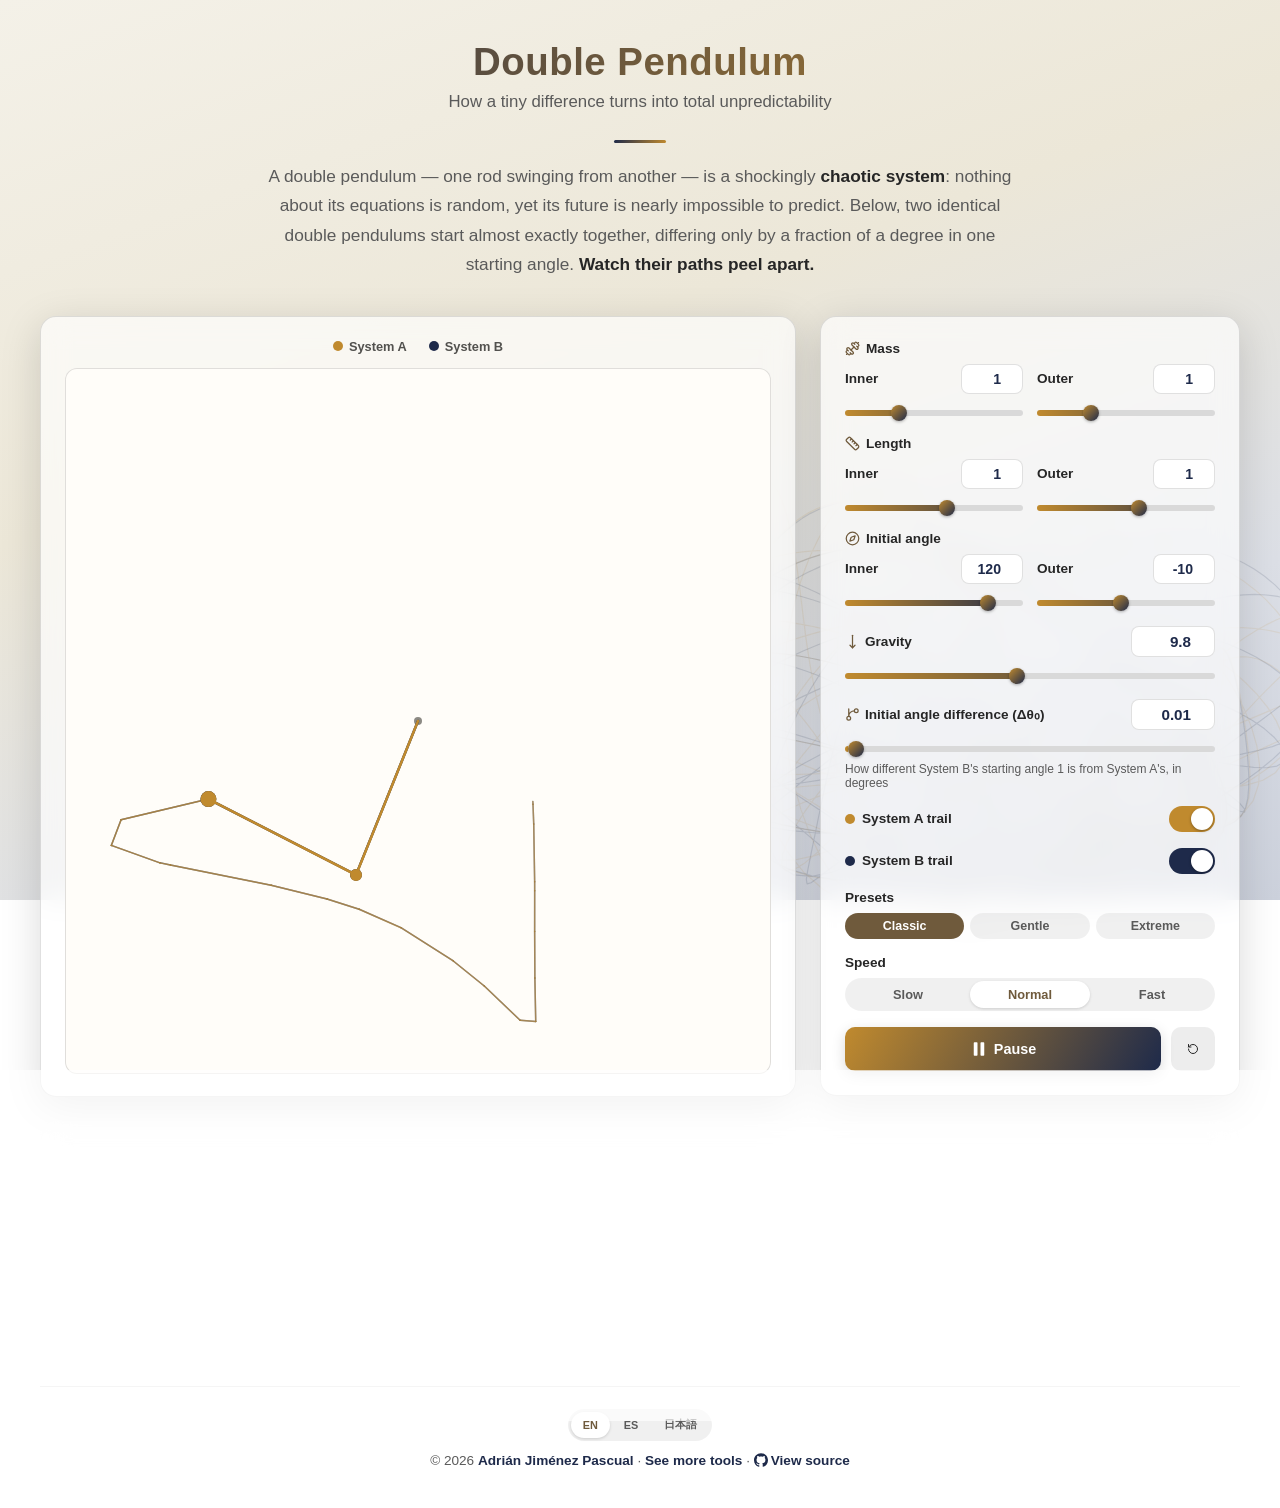
==== commit e3c3d38b: "Link "See more tools" to the apps page, not the domain root" ====
--- a/double-pendulum/index.html
+++ b/double-pendulum/index.html
@@ -202,7 +202,7 @@
                 &copy; <span id="footerYear"></span>
                 <a href="https://dirdam.github.io" target="_blank" rel="noopener noreferrer">Adri&aacute;n Jim&eacute;nez Pascual</a>
                 &middot;
-                <a href="https://dirdam.squadro.app" target="_blank" rel="noopener noreferrer" data-i18n="seeMoreTools">See more tools</a>
+                <a href="https://dirdam.squadro.app/my-apps.html" target="_blank" rel="noopener noreferrer" data-i18n="seeMoreTools">See more tools</a>
                 &middot;
                 <a href="https://github.com/dirdam/math/tree/main/double-pendulum" target="_blank" rel="noopener noreferrer" class="source-link"><svg viewBox="0 0 24 24" aria-hidden="true"><path d="M12 .297c-6.63 0-12 5.373-12 12 0 5.303 3.438 9.8 8.205 11.385.6.113.82-.258.82-.577 0-.285-.01-1.04-.015-2.04-3.338.724-4.042-1.61-4.042-1.61C4.422 18.07 3.633 17.7 3.633 17.7c-1.087-.744.084-.729.084-.729 1.205.084 1.838 1.236 1.838 1.236 1.07 1.835 2.809 1.305 3.495.998.108-.776.417-1.305.76-1.605-2.665-.3-5.466-1.332-5.466-5.93 0-1.31.465-2.38 1.235-3.22-.135-.303-.54-1.523.105-3.176 0 0 1.005-.322 3.3 1.23.96-.267 1.98-.399 3-.405 1.02.006 2.04.138 3 .405 2.28-1.552 3.285-1.23 3.285-1.23.645 1.653.24 2.873.12 3.176.765.84 1.23 1.91 1.23 3.22 0 4.61-2.805 5.625-5.475 5.92.42.36.81 1.096.81 2.22 0 1.606-.015 2.896-.015 3.286 0 .315.21.69.825.57C20.565 22.092 24 17.592 24 12.297c0-6.627-5.373-12-12-12"/></svg><span data-i18n="viewSource">View source</span></a>
             </p>
